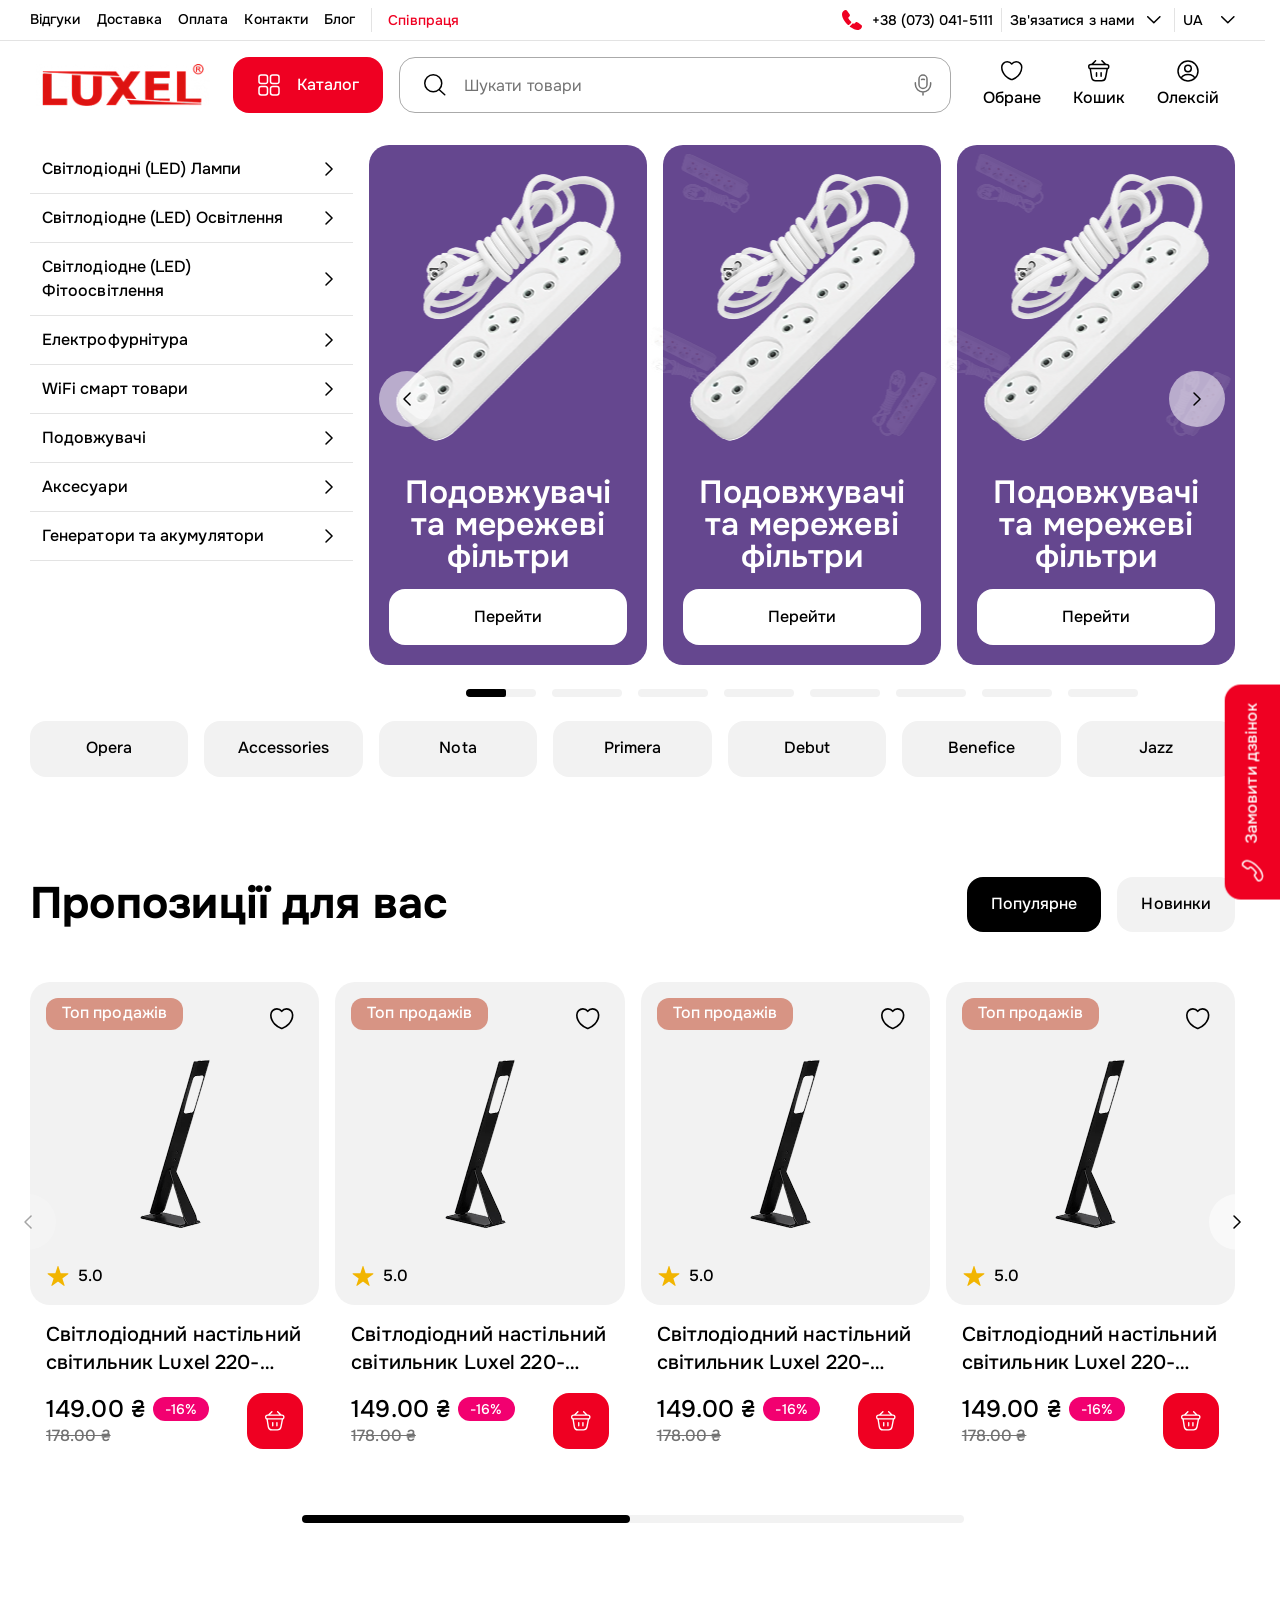
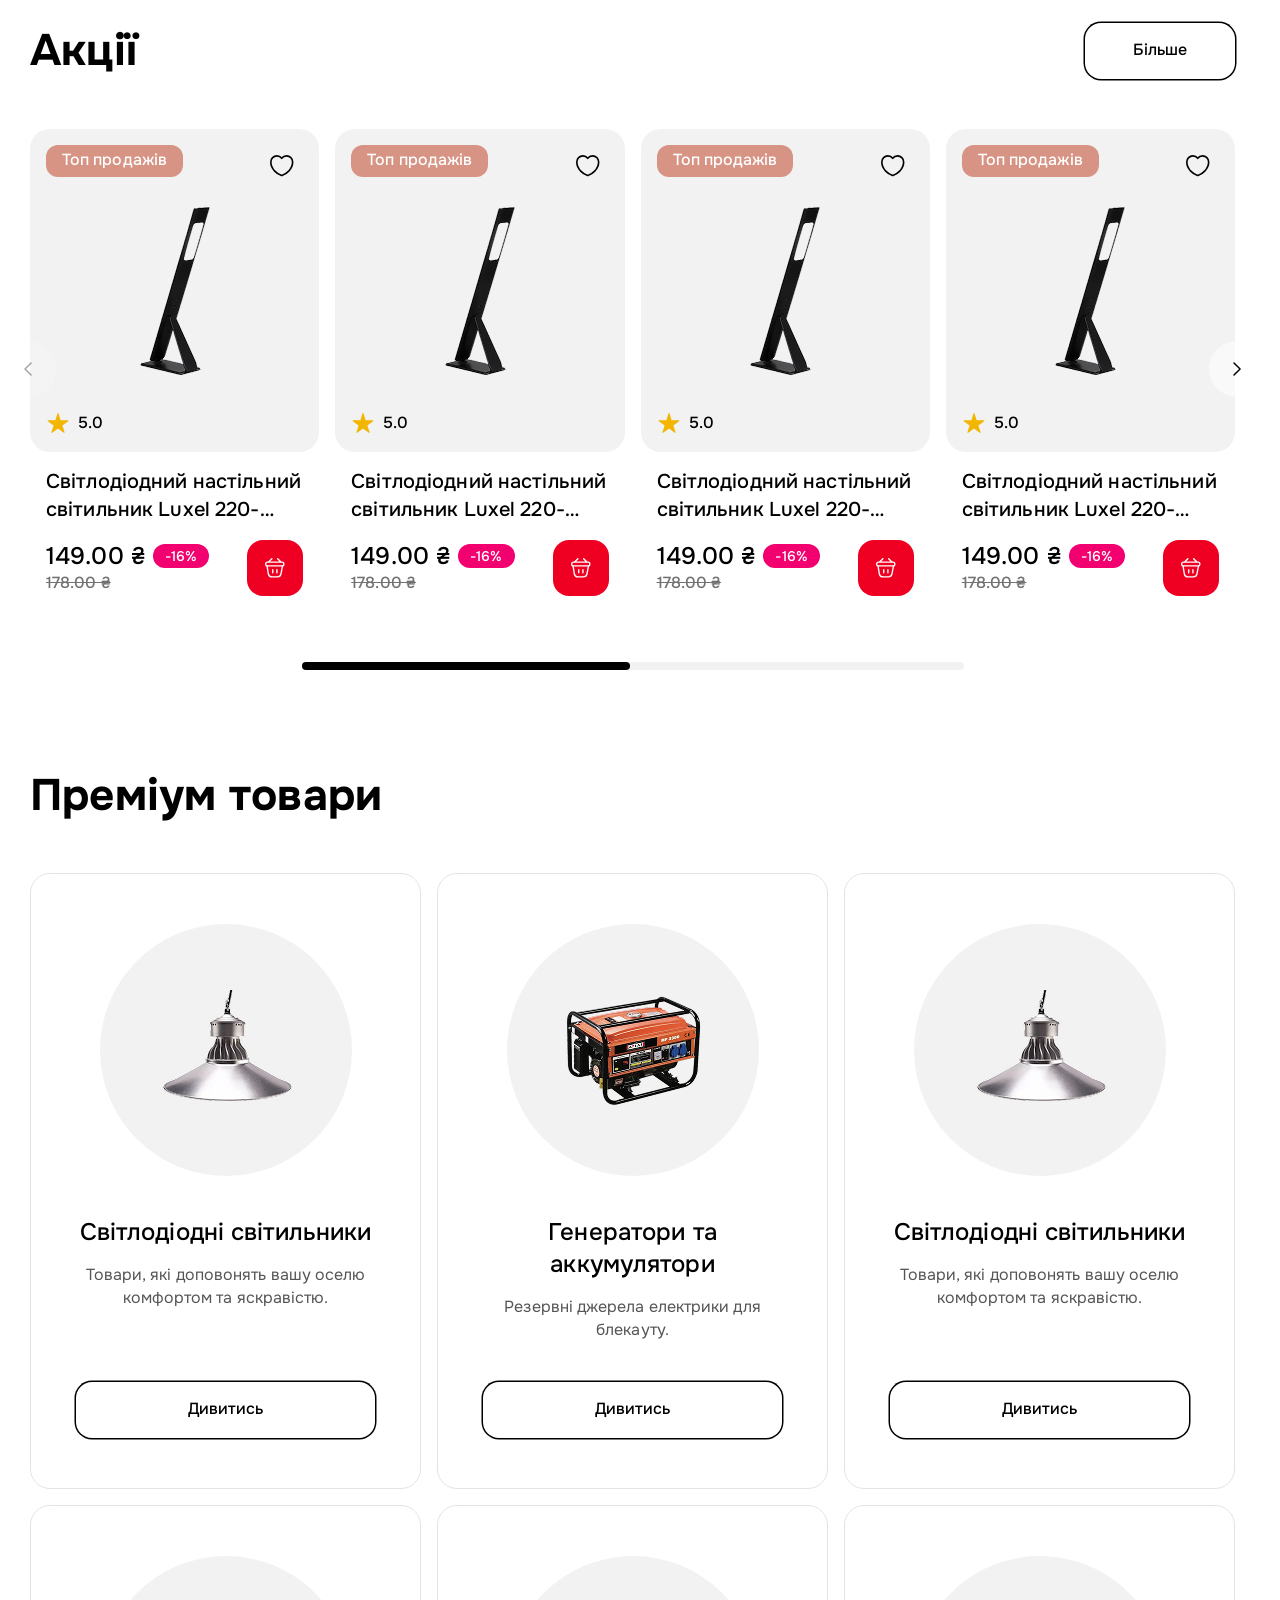
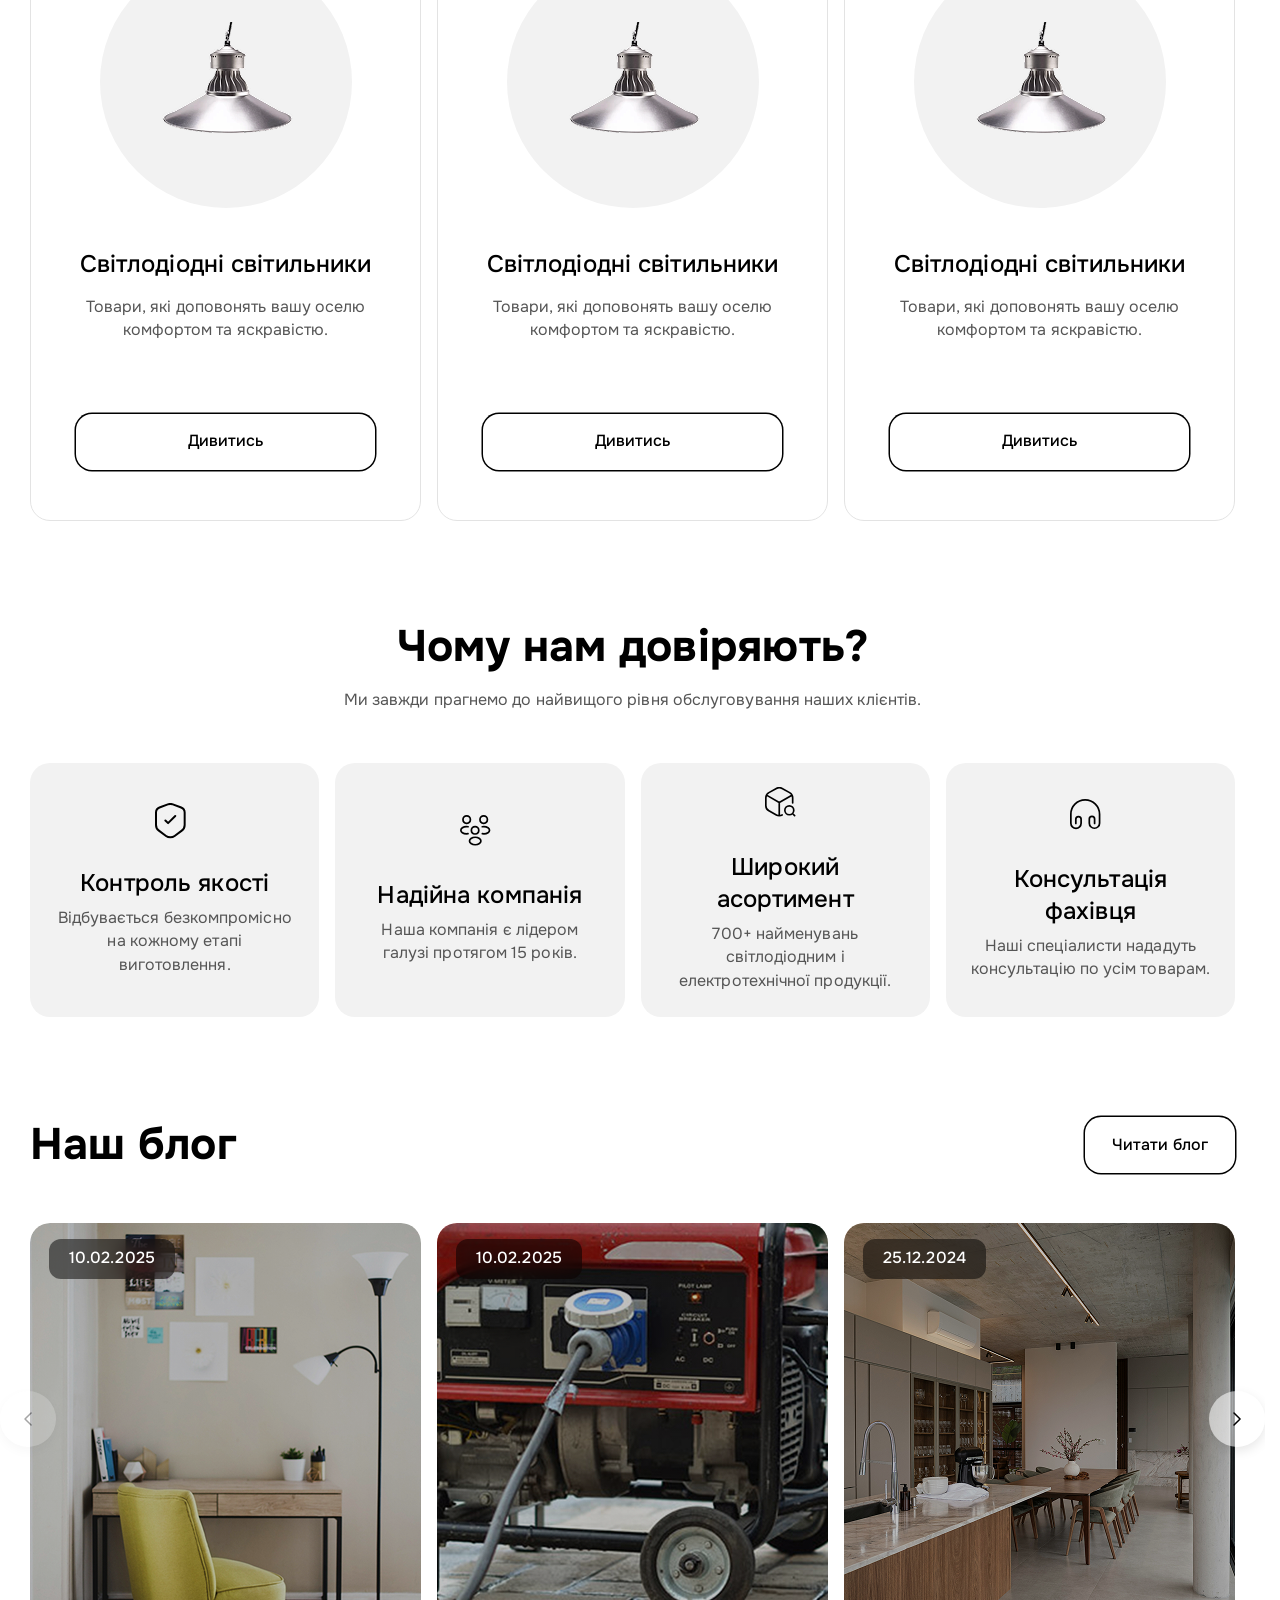
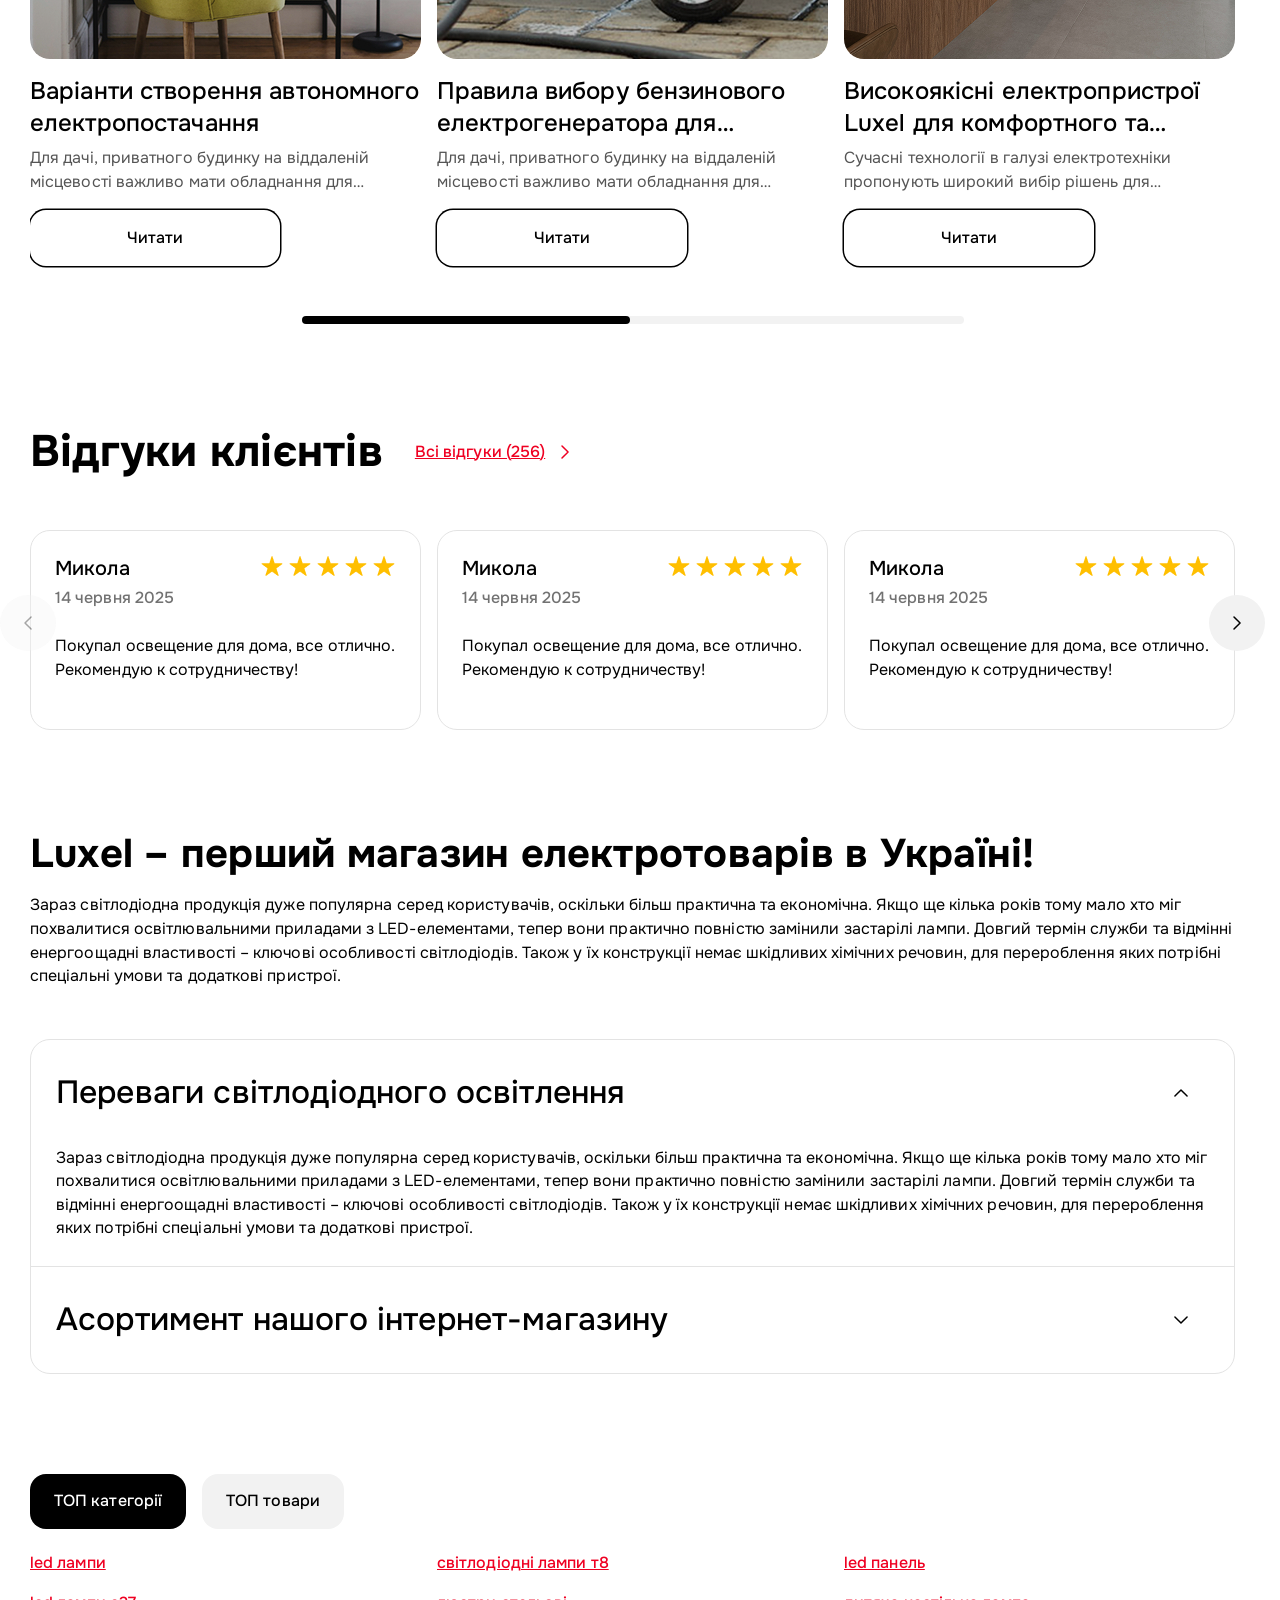
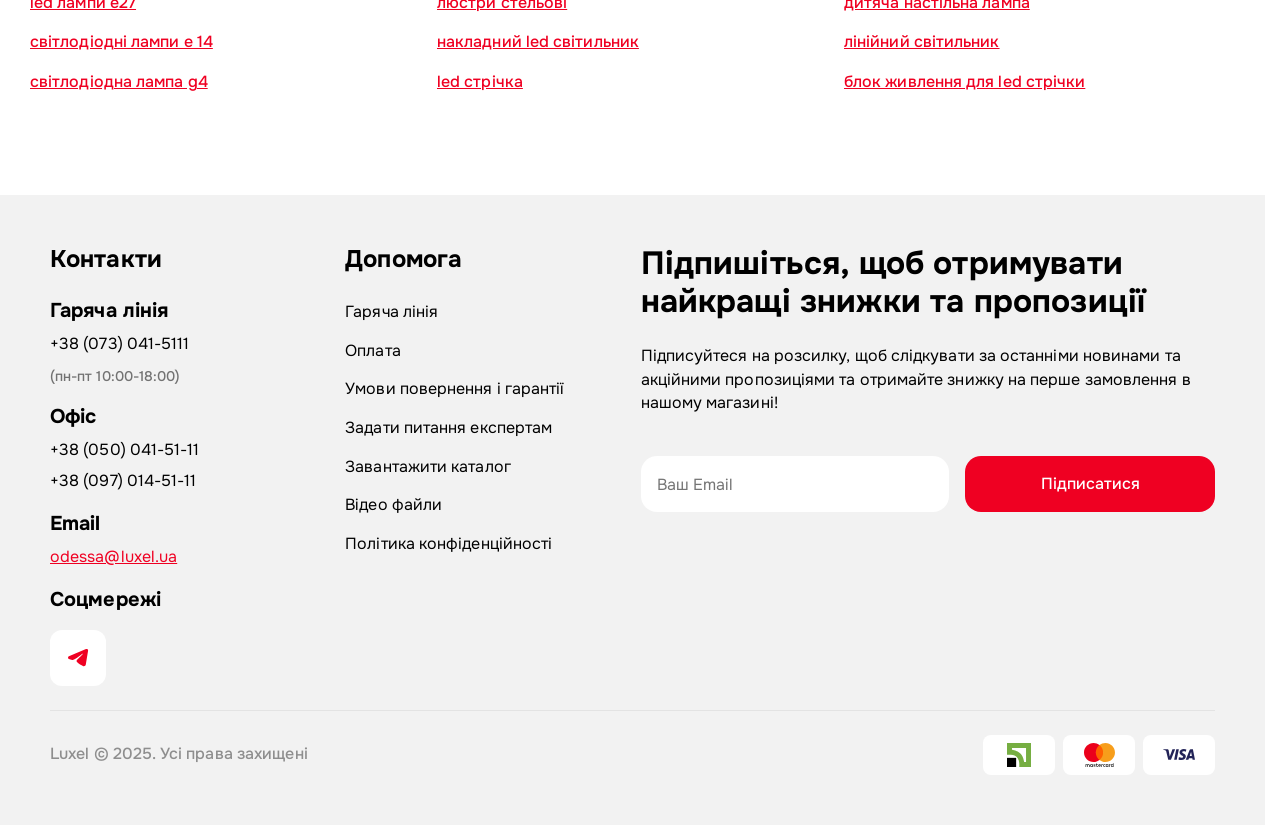
==== index.html @ 958dc1d7 "fff" ====
<!doctype html>
<html lang="en">

<head>
  <meta charset="UTF-8">
  <meta name="viewport" content="width=device-width, initial-scale=1.0">
  <meta http-equiv="X-UA-Compatible" content="ie=edge">
  <title>Luxel перший магазин електротоварів в Україні! | Home</title>

  <link rel="stylesheet" href="styles/swiper-bundle.min.css">
  <link rel="stylesheet" href="./styles/main.css" />
  <script src="./scripts/main.js" type="module"></script>
</head>

<body data-js-header>
  <header class="header">
    <div class="header__promo">
      <div class="header__promo-inner container">
        <nav class="header__promo-navigation">
          <ul class="header__promo-navigation-list">
            <li class="header__promo-navigation-item">
              <a class="header__promo-navigation-link" href="/">Відгуки</a>
            </li>
            <li class="header__promo-navigation-item">
              <a class="header__promo-navigation-link" href="/">Доставка</a>
            </li>
            <li class="header__promo-navigation-item">
              <a class="header__promo-navigation-link" href="/">Оплата</a>
            </li>
            <li class="header__promo-navigation-item">
              <a class="header__promo-navigation-link" href="/">Контакти</a>
            </li>
            <li class="header__promo-navigation-item">
              <a class="header__promo-navigation-link" href="/">Блог</a>
            </li>
            <li class="header__promo-navigation-item header__promo-navigation-item--highlighted">
              <a class="header__promo-navigation-link" href="/">Співпраця</a>
            </li>
          </ul>
        </nav>
        <div class="header__promo-contacts">
          <a href="tel:+380730415111" class="header__promo-contacts-phone">
            <img src="icons/phone.svg" width="24" height="24" alt="">
            +38 (073) 041-5111
          </a>
          <div class="header__promo-dropdown">
            <div class="header__promo-dropdown-header" onclick="toggleDropdown()">
              <span class="header__promo-dropdown-text">Зв'язатися з нами</span>
              <img src="icons/dropdown.svg" class="header__promo-dropdown-arrow" id="dropdownArrow" width="14"
                height="8" alt="">
            </div>

            <div class="header__promo-dropdown-content" id="dropdownContent">
              <ul class="header__promo-dropdown-content-list">
                <li class="header__promo-dropdown-content-item">
                  <a href="/" class="header__promo-dropdown-content-link header__promo-dropdown-content-link--viber">
                    <img src="icons/viber.svg" width="24" height="24" alt="">
                    Viber
                  </a>
                </li>
                <li class="header__promo-dropdown-content-item">
                  <button class="header__promo-dropdown-content-link header__promo-dropdown-content-link--chat">
                    <img src="icons/chat.svg" width="24" height="24" alt="">
                    Написати в чат
                  </button>
                </li>
                <li class="header__promo-dropdown-content-item">
                  <span class="header__promo-dropdown-content-link header__promo-dropdown-content-link--mail"
                    id="openwriteUsModal">
                    <img src="icons/mail.svg" width="24" height="24" alt="">
                    Написати на пошту
                  </span>
                </li>
                <li class="header__promo-dropdown-content-item header__promo-dropdown-content-item--phone">
                  <div class="header__promo-dropdown-content-link header__promo-dropdown-content-link--phone">
                    <img src="icons/phone-black.svg" width="24" height="24" alt="">
                    <address class="header__promo-dropdown-address">
                      <div class="header__promo-dropdown-address-col">
                        <span class="header__promo-dropdown-address-label">Інтернет магазин</span>
                        <a href="tel:+380730415111" class="header__promo-dropdown-address-link">+38 (073) 041-51-11</a>
                      </div>
                      <div class="header__promo-dropdown-address-col">
                        <span class="header__promo-dropdown-address-label">Офіс</span>
                        <a href="tel:+380500415111" class="header__promo-dropdown-address-link">+38 (050) 041-51-11</a>
                        <a href="tel:+380970145111" class="header__promo-dropdown-address-link">+38 (097) 014-51-11</a>
                      </div>
                    </address>
                <li class="header__promo-dropdown-content-item">
                  <a href="mailto:odessa@luxel.ua"
                    class="header__promo-dropdown-content-link header__promo-dropdown-content-link--email">
                    <img src="icons/google.svg" width="24" height="24" alt="">
                    <div class="header__promo-dropdown-content-info">
                      <span class="header__promo-dropdown-content-label">Пошта</span>
                      <span class="header__promo-dropdown-content-value">odessa@luxel.ua</span>
                    </div>
                  </a>
                </li>
              </ul>
            </div>
          </div>
          <div class="header__promo-language-dropdown">
            <div class="header__promo-language-dropdown-header" onclick="toggleDropdownLanguage()">
              <span class="header__promo-language-dropdown-text" id="selectedLanguage">UA</span>
              <img src="icons/dropdown.svg" class="header__promo-language-arrow" id="dropdownArrowLanguage" width="14"
                height="8" alt="">
            </div>

            <div class="header__promo-language-dropdown-menu" id="dropdownMenuLanguage">
              <div class="header__promo-language-dropdown-option active" onclick="selectLanguage('UA', event)">
                Українська
              </div>
              <div class="header__promo-language-dropdown-option" onclick="selectLanguage('RU', event)">
                Русский
              </div>
              <div class="header__promo-language-dropdown-option" onclick="selectLanguage('EN', event)">
                English
              </div>
            </div>
          </div>
        </div>
      </div>
    </div>
    <div class="header__body">
      <div class="header__body-inner container">
        <a class="header__logo logo" href="/" aria-label="Home" title="Home">
          <img class="logo__image" src="./images/logo.png" alt="" width="175" height="42" />
        </a>
        <button class="header__body-btn-catalog red-btn" id="catalogBtn">
          <img src="icons/catalog-icons.svg" width="24" height="24" alt="">
          Каталог
        </button>
        <div class="header__body-btn-search">
          <span class="header__body-btn-search-icons">
            <img src="icons/search.svg" width="22" height="22" alt="">
          </span>
          <form action="">
            <input type="search" name="" id="" placeholder="Шукати товари">
          </form>
          <span class="header__body-btn-search-icons2">
            <img src="icons/search-icon.svg" width="22" height="22" alt="">
          </span>
        </div>
        <div class="header__body-btn-nav">
          <button class="header__body-btn-nav-box" data-menu="favorites">
            <img src="icons/icon1.svg" width="24" height="24" alt="">
            <span class="header__body-btn-nav-text visible-desktop">Обране</span>
          </button>
          <button class="header__body-btn-nav-box" data-menu="cart">
            <img src="icons/icon2.svg" width="24" height="24" alt="">
            <span class="header__body-btn-nav-text visible-desktop">Кошик</span>
          </button>
          <button class="header__body-btn-nav-box" data-menu="account">
            <img src="icons/icon3.svg" width="24" height="24" alt="">
            <span class="header__body-btn-nav-text visible-desktop">Олексій</span>
          </button>
        </div>
        <div class="header__promo-language-dropdown header__promo-language-dropdown--mobile">
          <div class="header__promo-language-dropdown-header" onclick="toggleDropdownLanguage2()">
            <span class="header__promo-language-dropdown-text" id="selectedLanguage2">UA</span>
            <img src="icons/dropdown.svg" class="header__promo-language-arrow" id="dropdownArrowLanguage2" width="14"
              height="8" alt="">
          </div>

          <div class="header__promo-language-dropdown-menu" id="dropdownMenuLanguage2">
            <div class="header__promo-language-dropdown-option active" onclick="selectLanguage('UA', event)">
              Українська
            </div>
            <div class="header__promo-language-dropdown-option" onclick="selectLanguage('RU', event)">
              Русский
            </div>
            <div class="header__promo-language-dropdown-option" onclick="selectLanguage('EN', event)">
              English
            </div>
          </div>
        </div>
        <button class="header__burger-button burger-button visible-mobile" type="button" aria-label="Open menu"
          title="Open menu" data-js-header-burger-button>
          <span class="burger-button__line"></span>
          <span class="burger-button__line"></span>
          <span class="burger-button__line"></span>
        </button>
      </div>
    </div>
    <div class="header__body-search-mobile">
      <div class="header__promo-inner container">
        <div class="header__body-btn-search">
          <span class="header__body-btn-search-icons">
            <img src="icons/search.svg" width="22" height="22" alt="">
          </span>
          <form action="">
            <input type="search" name="" id="" placeholder="Шукати товари">
          </form>
          <span class="header__body-btn-search-icons2">
            <img src="icons/search-icon.svg" width="22" height="22" alt="">
          </span>
        </div>
      </div>
    </div>
  </header>

  <main>
    <div class="hero">
      <div class="hero__inner container">
        <div class="hero__inner-box">
          <div class="hero__navigation">
            <div class="menu__container">
              <ul class="menu__container-list">
                <li class="menu__container-list-item" data-category="led-lights">
                  Світлодіодні (LED) Лампи
                </li>

                <li class="menu__container-list-item" data-category="led-lighting">
                  Світлодіодне (LED) Освітлення
                </li>

                <li class="menu__container-list-item" data-category="led-phyto">
                  Світлодіодне (LED) Фітоосвітлення
                </li>

                <li class="menu__container-list-item" data-category="electro">
                  Електрофурнітура
                </li>

                <li class="menu__container-list-item" data-category="wifi">
                  WiFi смарт товари
                </li>

                <li class="menu__container-list-item" data-category="extension">
                  Подовжувачі
                </li>

                <li class="menu__container-list-item" data-category="accessories">
                  Аксесуари
                </li>

                <li class="menu__container-list-item" data-category="generators">
                  Генератори та акумулятори
                </li>
              </ul>

              <div class="menu__container-submenus">
                <div class="menu__container-submenus-content" data-submenu="led-lights">
                  <ul class="menu__container-submenus-list">
                    <li class="menu__container-submenus-item"><a href="/" class="menu__container-submenus-link">LED
                        Лампи побутові</a></li>
                    <li class="menu__container-submenus-item"><a href="/" class="menu__container-submenus-link">LED
                        Лампи середньої потужності</a></li>
                    <li class="menu__container-submenus-item"><a href="/" class="menu__container-submenus-link">LED
                        Лампи високої потужності</a></li>
                    <li class="menu__container-submenus-item"><a href="/" class="menu__container-submenus-link">LED
                        філаментні лампи</a></li>
                    <li class="menu__container-submenus-item"><a href="/" class="menu__container-submenus-link">LED
                        Низьковольтні лампи</a></li>
                    <li class="menu__container-submenus-item"><a href="/" class="menu__container-submenus-link">LED
                        Лампи Т8</a></li>
                  </ul>
                </div>

                <div class="menu__container-submenus-content" data-submenu="led-lighting">
                  <ul class="menu__container-submenus-list">
                    <li class="menu__container-submenus-item"><a href="/" class="menu__container-submenus-link">LED
                        Світлодіодне (LED) Освітлення</a></li>
                    <li class="menu__container-submenus-item"><a href="/" class="menu__container-submenus-link">LED
                        Світлодіодне (LED) Освітлення</a></li>
                    <li class="menu__container-submenus-item"><a href="/" class="menu__container-submenus-link">LED
                        Світлодіодне (LED) Освітлення</a></li>
                    <li class="menu__container-submenus-item"><a href="/" class="menu__container-submenus-link">LED
                        Світлодіодне (LED) Освітлення</a></li>
                    <li class="menu__container-submenus-item"><a href="/" class="menu__container-submenus-link">LED
                        Низьковольтні лампи</a></li>
                    <li class="menu__container-submenus-item"><a href="/" class="menu__container-submenus-link">LED
                        Світлодіодне (LED) Освітлення</a></li>
                  </ul>
                </div>

                <div class="menu__container-submenus-content" data-submenu="led-phyto">
                  <ul class="menu__container-submenus-list">
                    <li class="menu__container-submenus-item"><a href="/" class="menu__container-submenus-link">LED
                        Лампи побутові</a></li>
                    <li class="menu__container-submenus-item"><a href="/" class="menu__container-submenus-link">LED
                        Лампи середньої потужності</a></li>
                    <li class="menu__container-submenus-item"><a href="/" class="menu__container-submenus-link">LED
                        Лампи високої потужності</a></li>
                    <li class="menu__container-submenus-item"><a href="/" class="menu__container-submenus-link">LED
                        філаментні лампи</a></li>
                    <li class="menu__container-submenus-item"><a href="/" class="menu__container-submenus-link">LED
                        Низьковольтні лампи</a></li>
                    <li class="menu__container-submenus-item"><a href="/" class="menu__container-submenus-link">LED
                        Лампи Т8</a></li>
                  </ul>
                </div>

                <div class="menu__container-submenus-content" data-submenu="electro">
                  <ul class="menu__container-submenus-list">
                    <li class="menu__container-submenus-item"><a href="/" class="menu__container-submenus-link">LED
                        Лампи побутові</a></li>
                    <li class="menu__container-submenus-item"><a href="/" class="menu__container-submenus-link">LED
                        Лампи середньої потужності</a></li>
                    <li class="menu__container-submenus-item"><a href="/" class="menu__container-submenus-link">LED
                        Лампи високої потужності</a></li>
                    <li class="menu__container-submenus-item"><a href="/" class="menu__container-submenus-link">LED
                        філаментні лампи</a></li>
                    <li class="menu__container-submenus-item"><a href="/" class="menu__container-submenus-link">LED
                        Низьковольтні лампи</a></li>
                    <li class="menu__container-submenus-item"><a href="/" class="menu__container-submenus-link">LED
                        Лампи Т8</a></li>
                  </ul>
                </div>

                <div class="menu__container-submenus-content" data-submenu="wifi">
                  <ul class="menu__container-submenus-list">
                    <li class="menu__container-submenus-item"><a href="/" class="menu__container-submenus-link">LED
                        Лампи побутові</a></li>
                    <li class="menu__container-submenus-item"><a href="/" class="menu__container-submenus-link">LED
                        Лампи середньої потужності</a></li>
                    <li class="menu__container-submenus-item"><a href="/" class="menu__container-submenus-link">LED
                        Лампи високої потужності</a></li>
                    <li class="menu__container-submenus-item"><a href="/" class="menu__container-submenus-link">LED
                        філаментні лампи</a></li>
                    <li class="menu__container-submenus-item"><a href="/" class="menu__container-submenus-link">LED
                        Низьковольтні лампи</a></li>
                    <li class="menu__container-submenus-item"><a href="/" class="menu__container-submenus-link">LED
                        Лампи Т8</a></li>
                  </ul>
                </div>

                <div class="menu__container-submenus-content" data-submenu="extension">
                  <ul class="menu__container-submenus-list">
                    <li class="menu__container-submenus-item"><a href="/" class="menu__container-submenus-link">LED
                        Лампи побутові</a></li>
                    <li class="menu__container-submenus-item"><a href="/" class="menu__container-submenus-link">LED
                        Лампи середньої потужності</a></li>
                    <li class="menu__container-submenus-item"><a href="/" class="menu__container-submenus-link">LED
                        Лампи високої потужності</a></li>
                    <li class="menu__container-submenus-item"><a href="/" class="menu__container-submenus-link">LED
                        філаментні лампи</a></li>
                    <li class="menu__container-submenus-item"><a href="/" class="menu__container-submenus-link">LED
                        Низьковольтні лампи</a></li>
                    <li class="menu__container-submenus-item"><a href="/" class="menu__container-submenus-link">LED
                        Лампи Т8</a></li>
                  </ul>
                </div>

                <div class="menu__container-submenus-content" data-submenu="accessories">
                  <ul class="menu__container-submenus-list">
                    <li class="menu__container-submenus-item"><a href="/" class="menu__container-submenus-link">LED
                        Лампи побутові</a></li>
                    <li class="menu__container-submenus-item"><a href="/" class="menu__container-submenus-link">LED
                        Лампи середньої потужності</a></li>
                    <li class="menu__container-submenus-item"><a href="/" class="menu__container-submenus-link">LED
                        Лампи високої потужності</a></li>
                    <li class="menu__container-submenus-item"><a href="/" class="menu__container-submenus-link">LED
                        філаментні лампи</a></li>
                    <li class="menu__container-submenus-item"><a href="/" class="menu__container-submenus-link">LED
                        Низьковольтні лампи</a></li>
                    <li class="menu__container-submenus-item"><a href="/" class="menu__container-submenus-link">LED
                        Лампи Т8</a></li>
                  </ul>
                </div>

                <div class="menu__container-submenus-content" data-submenu="generators">
                  <ul class="menu__container-submenus-list">
                    <li class="menu__container-submenus-item"><a href="/" class="menu__container-submenus-link">LED
                        Лампи побутові</a></li>
                    <li class="menu__container-submenus-item"><a href="/" class="menu__container-submenus-link">LED
                        Лампи середньої потужності</a></li>
                    <li class="menu__container-submenus-item"><a href="/" class="menu__container-submenus-link">LED
                        Лампи високої потужності</a></li>
                    <li class="menu__container-submenus-item"><a href="/" class="menu__container-submenus-link">LED
                        філаментні лампи</a></li>
                    <li class="menu__container-submenus-item"><a href="/" class="menu__container-submenus-link">LED
                        Низьковольтні лампи</a></li>
                    <li class="menu__container-submenus-item"><a href="/" class="menu__container-submenus-link">LED
                        Лампи Т8</a></li>
                  </ul>
                </div>
              </div>
            </div>
          </div>
          <div class="hero__slider swiper">
            <div class="swiper-wrapper">
              <div class="hero__slider-slide swiper-slide">
                <div class="hero__slider-box">
                  <div class="card-image">
                    <img src="images/card-image.png" width="273" height="273" alt="">
                  </div>
                  <h3 class="hero__slider-title">Подовжувачі та мережеві фільтри</h3>
                  <a href="/" class="hero__slider-link">Перейти</a>
                </div>
              </div>
              <div class="hero__slider-slide swiper-slide">
                <div class="hero__slider-box">
                  <div class="card-image">
                    <img src="images/card-image.png" width="273" height="273" alt="">
                    <div class="card-image-smoll-image">
                      <img src="images/card-image-smoll1.png" class="card-image-smoll-image-smoll1" alt="">
                      <img src="images/card-image-smoll2.png" class="card-image-smoll-image-smoll2" alt="">
                      <img src="images/card-image-smoll3.png" class="card-image-smoll-image-smoll3" alt="">
                    </div>
                  </div>
                  <h3 class="hero__slider-title">Подовжувачі та мережеві фільтри</h3>
                  <a href="/" class="hero__slider-link">Перейти</a>
                </div>
              </div>
              <div class="hero__slider-slide swiper-slide">
                <div class="hero__slider-box">
                  <div class="card-image">
                    <img src="images/card-image.png" width="273" height="273" alt="">
                    <div class="card-image-smoll-image">
                      <img src="images/card-image-smoll1.png" class="card-image-smoll-image-smoll1" alt="">
                      <img src="images/card-image-smoll2.png" class="card-image-smoll-image-smoll2" alt="">
                      <img src="images/card-image-smoll3.png" class="card-image-smoll-image-smoll3" alt="">
                    </div>
                  </div>
                  <h3 class="hero__slider-title">Подовжувачі та мережеві фільтри</h3>
                  <a href="/" class="hero__slider-link">Перейти</a>
                </div>
              </div>
              <div class="hero__slider-slide swiper-slide">
                <div class="hero__slider-box">
                  <div class="card-image">
                    <img src="images/card-image.png" width="273" height="273" alt="">
                    <div class="card-image-smoll-image">
                      <img src="images/card-image-smoll1.png" class="card-image-smoll-image-smoll1" alt="">
                      <img src="images/card-image-smoll2.png" class="card-image-smoll-image-smoll2" alt="">
                      <img src="images/card-image-smoll3.png" class="card-image-smoll-image-smoll3" alt="">
                    </div>
                  </div>
                  <h3 class="hero__slider-title">Подовжувачі та мережеві фільтри</h3>
                  <a href="/" class="hero__slider-link">Перейти</a>
                </div>
              </div>
              <div class="hero__slider-slide swiper-slide">
                <div class="hero__slider-box">
                  <div class="card-image">
                    <img src="images/card-image.png" width="273" height="273" alt="">
                    <div class="card-image-smoll-image">
                      <img src="images/card-image-smoll1.png" class="card-image-smoll-image-smoll1" alt="">
                      <img src="images/card-image-smoll2.png" class="card-image-smoll-image-smoll2" alt="">
                      <img src="images/card-image-smoll3.png" class="card-image-smoll-image-smoll3" alt="">
                    </div>
                  </div>
                  <h3 class="hero__slider-title">Подовжувачі та мережеві фільтри</h3>
                  <a href="/" class="hero__slider-link">Перейти</a>
                </div>
              </div>
              <div class="hero__slider-slide swiper-slide">
                <div class="hero__slider-box">
                  <div class="card-image">
                    <img src="images/card-image.png" width="273" height="273" alt="">
                    <div class="card-image-smoll-image">
                      <img src="images/card-image-smoll1.png" class="card-image-smoll-image-smoll1" alt="">
                      <img src="images/card-image-smoll2.png" class="card-image-smoll-image-smoll2" alt="">
                      <img src="images/card-image-smoll3.png" class="card-image-smoll-image-smoll3" alt="">
                    </div>
                  </div>
                  <h3 class="hero__slider-title">Подовжувачі та мережеві фільтри</h3>
                  <a href="/" class="hero__slider-link">Перейти</a>
                </div>
              </div>
              <div class="hero__slider-slide swiper-slide">
                <div class="hero__slider-box">
                  <div class="card-image">
                    <img src="images/card-image.png" width="273" height="273" alt="">
                    <div class="card-image-smoll-image">
                      <img src="images/card-image-smoll1.png" class="card-image-smoll-image-smoll1" alt="">
                      <img src="images/card-image-smoll2.png" class="card-image-smoll-image-smoll2" alt="">
                      <img src="images/card-image-smoll3.png" class="card-image-smoll-image-smoll3" alt="">
                    </div>
                  </div>
                  <h3 class="hero__slider-title">Подовжувачі та мережеві фільтри</h3>
                  <a href="/" class="hero__slider-link">Перейти</a>
                </div>
              </div>
              <div class="hero__slider-slide swiper-slide">
                <div class="hero__slider-box">
                  <div class="card-image">
                    <img src="images/card-image.png" width="273" height="273" alt="">
                    <div class="card-image-smoll-image">
                      <img src="images/card-image-smoll1.png" class="card-image-smoll-image-smoll1" alt="">
                      <img src="images/card-image-smoll2.png" class="card-image-smoll-image-smoll2" alt="">
                      <img src="images/card-image-smoll3.png" class="card-image-smoll-image-smoll3" alt="">
                    </div>
                  </div>
                  <h3 class="hero__slider-title">Подовжувачі та мережеві фільтри</h3>
                  <a href="/" class="hero__slider-link">Перейти</a>
                </div>
              </div>
            </div>

            <div class="hero-swiper-prev swiper-button-prev slider-prev">
              <img src="icons/prev.svg" width="24" height="24" alt="">
            </div>
            <div class="hero__slider-pagination swiper-pagination slider-pagination"></div>
            <div class="hero-swiper-next swiper-button-next slider-next">
              <img src="icons/next.svg" width="24" height="24" alt="">
            </div>
          </div>
        </div>
        <ul class="hero__list">
          <li class="hero__list-item">
            <a href="/">Opera</a>
          </li>
          <li class="hero__list-item">
            <a href="/">Accessories</a>
          </li>
          <li class="hero__list-item">
            <a href="/">Nota</a>
          </li>
          <li class="hero__list-item">
            <a href="/">Primera</a>
          </li>
          <li class="hero__list-item">
            <a href="/">Debut</a>
          </li>
          <li class="hero__list-item">
            <a href="/">Benefice</a>
          </li>
          <li class="hero__list-item">
            <a href="/">Jazz</a>
          </li>
        </ul>
      </div>
    </div>

    <section class="catalog-section">
      <div class="catalog-section__inner container">
        <h2>Категорії</h2>

        <div class="catalog-section__body">
          <ul class="catalog-section__body-list">
            <li class="catalog-section__body-item">
              <a href="/" class="catalog-section__body-link">
                <span class="catalog-section__body-link-image">
                  <img src="images/catalog-item.png" width="80" height="80" loading="lazy" alt="">
                </span>
                <h3 class="catalog-section__body-link-title">Світлові Лампи</h3>
              </a>
            </li>
            <li class="catalog-section__body-item">
              <a href="/" class="catalog-section__body-link">
                <span class="catalog-section__body-link-image">
                  <img src="images/catalog-item1.png" width="80" height="80" loading="lazy" alt="">
                </span>
                <h3 class="catalog-section__body-link-title">Світодіодне Освітлення</h3>
              </a>
            </li>
            <li class="catalog-section__body-item">
              <a href="/" class="catalog-section__body-link">
                <span class="catalog-section__body-link-image">
                  <img src="images/catalog-item2.png" width="80" height="80" loading="lazy" alt="">
                </span>
                <h3 class="catalog-section__body-link-title">Світодіодне Фітоосвітлення</h3>
              </a>
            </li>
            <li class="catalog-section__body-item">
              <a href="/" class="catalog-section__body-link">
                <span class="catalog-section__body-link-image">
                  <img src="images/catalog-item3.png" width="80" height="80" loading="lazy" alt="">
                </span>
                <h3 class="catalog-section__body-link-title">Електро-фурнітура</h3>
              </a>
            </li>
            <li class="catalog-section__body-item">
              <a href="/" class="catalog-section__body-link">
                <span class="catalog-section__body-link-image">
                  <img src="images/catalog-item4.png" width="80" height="80" loading="lazy" alt="">
                </span>
                <h3 class="catalog-section__body-link-title">WiFi смарт товари</h3>
              </a>
            </li>
            <li class="catalog-section__body-item">
              <a href="/" class="catalog-section__body-link">
                <span class="catalog-section__body-link-image">
                  <img src="images/catalog-item5.png" width="80" height="80" loading="lazy" alt="">
                </span>
                <h3 class="catalog-section__body-link-title">Подовжувачі</h3>
              </a>
            </li>
          </ul>
          <a href="/" class="catalog-section-link red-btn">
            <img src="icons/catalog-icons.svg" width="24" height="24" alt="">
            Повний каталог
          </a>
        </div>
      </div>
    </section>

    <section class="offers">
      <div class="offers__inner container">
        <div class="offers__inner-header">
          <h2>Пропозиції для вас</h2>
          <div class="offers__tabs">
            <button class="offers__tab-button active" data-tab="popular">Популярне</button>
            <button class="offers__tab-button" data-tab="new">Новинки</button>
          </div>
        </div>
        <div class="offers__inner-body">
          <div class="offers__tab-content active" id="popular">
            <div class="offers__slider offers__slider--popular swiper">
              <div class="swiper-wrapper">
                <div class="offers__slider-slide swiper-slide">
                  <div class="product-card">
                    <a href="/" class="product-card-link">
                      <div class="product-card-image">
                        <span class="product-card-badge">Топ продажів</span>
                        <button class="product-card-popular" aria-label="Додати до обраного">
                          <img src="icons/icon1.svg" width="24" height="24" alt="">
                        </button>
                        <img src="images/offer-image1.png" width="250" height="250" alt="">
                        <button class="product-card-rating">
                          <img src="icons/rating-star.svg" width="24" height="24" alt="">
                          5.0
                        </button>
                      </div>
                      <div class="product-card-content">
                        <h3 class="product-card-title">Світлодіодний настільний світильник Luxel 220-240V 6W</h3>
                        <div class="product-card-info">
                          <div class="product-card-price">
                            <p class="product-card-value">149.00 ₴</p>
                            <span class="product-card-subvalue">178.00 ₴</span>
                          </div>
                          <span class="product-card-sale">-16%</span>
                          <button class="product-card-btn-basket red-btn" aria-label="Додати в кошик">
                            <img src="icons/bascet-white.svg" width="22" height="22" alt="">
                          </button>
                        </div>
                      </div>
                    </a>
                  </div>
                </div>
                <div class="offers__slider-slide swiper-slide">
                  <div class="product-card">
                    <a href="/" class="product-card-link">
                      <div class="product-card-image">
                        <span class="product-card-badge">Топ продажів</span>
                        <button class="product-card-popular" aria-label="Додати до обраного">
                          <img src="icons/icon1.svg" width="24" height="24" alt="">
                        </button>
                        <img src="images/offer-image1.png" width="250" height="250" alt="">
                        <button class="product-card-rating">
                          <img src="icons/rating-star.svg" width="24" height="24" alt="">
                          5.0
                        </button>
                      </div>
                      <div class="product-card-content">
                        <h3 class="product-card-title">Світлодіодний настільний світильник Luxel 220-240V 6W</h3>
                        <div class="product-card-info">
                          <div class="product-card-price">
                            <p class="product-card-value">149.00 ₴</p>
                            <span class="product-card-subvalue">178.00 ₴</span>
                          </div>
                          <span class="product-card-sale">-16%</span>
                          <button class="product-card-btn-basket red-btn" aria-label="Додати в кошик">
                            <img src="icons/bascet-white.svg" width="22" height="22" alt="">
                          </button>
                        </div>
                      </div>
                    </a>
                  </div>
                </div>
                <div class="offers__slider-slide swiper-slide">
                  <div class="product-card">
                    <a href="/" class="product-card-link">
                      <div class="product-card-image">
                        <span class="product-card-badge">Топ продажів</span>
                        <button class="product-card-popular" aria-label="Додати до обраного">
                          <img src="icons/icon1.svg" width="24" height="24" alt="">
                        </button>
                        <img src="images/offer-image1.png" width="250" height="250" alt="">
                        <button class="product-card-rating">
                          <img src="icons/rating-star.svg" width="24" height="24" alt="">
                          5.0
                        </button>
                      </div>
                      <div class="product-card-content">
                        <h3 class="product-card-title">Світлодіодний настільний світильник Luxel 220-240V 6W</h3>
                        <div class="product-card-info">
                          <div class="product-card-price">
                            <p class="product-card-value">149.00 ₴</p>
                            <span class="product-card-subvalue">178.00 ₴</span>
                          </div>
                          <span class="product-card-sale">-16%</span>
                          <button class="product-card-btn-basket red-btn" aria-label="Додати в кошик">
                            <img src="icons/bascet-white.svg" width="22" height="22" alt="">
                          </button>
                        </div>
                      </div>
                    </a>
                  </div>
                </div>
                <div class="offers__slider-slide swiper-slide">
                  <div class="product-card">
                    <a href="/" class="product-card-link">
                      <div class="product-card-image">
                        <span class="product-card-badge">Топ продажів</span>
                        <button class="product-card-popular" aria-label="Додати до обраного">
                          <img src="icons/icon1.svg" width="24" height="24" alt="">
                        </button>
                        <img src="images/offer-image1.png" width="250" height="250" alt="">
                        <button class="product-card-rating">
                          <img src="icons/rating-star.svg" width="24" height="24" alt="">
                          5.0
                        </button>
                      </div>
                      <div class="product-card-content">
                        <h3 class="product-card-title">Світлодіодний настільний світильник Luxel 220-240V 6W</h3>
                        <div class="product-card-info">
                          <div class="product-card-price">
                            <p class="product-card-value">149.00 ₴</p>
                            <span class="product-card-subvalue">178.00 ₴</span>
                          </div>
                          <span class="product-card-sale">-16%</span>
                          <button class="product-card-btn-basket red-btn" aria-label="Додати в кошик">
                            <img src="icons/bascet-white.svg" width="22" height="22" alt="">
                          </button>
                        </div>
                      </div>
                    </a>
                  </div>
                </div>
                <div class="offers__slider-slide swiper-slide">
                  <div class="product-card">
                    <a href="/" class="product-card-link">
                      <div class="product-card-image">
                        <span class="product-card-badge">Топ продажів</span>
                        <button class="product-card-popular" aria-label="Додати до обраного">
                          <img src="icons/icon1.svg" width="24" height="24" alt="">
                        </button>
                        <img src="images/offer-image1.png" width="250" height="250" alt="">
                        <button class="product-card-rating">
                          <img src="icons/rating-star.svg" width="24" height="24" alt="">
                          5.0
                        </button>
                      </div>
                      <div class="product-card-content">
                        <h3 class="product-card-title">Світлодіодний настільний світильник Luxel 220-240V 6W</h3>
                        <div class="product-card-info">
                          <div class="product-card-price">
                            <p class="product-card-value">149.00 ₴</p>
                            <span class="product-card-subvalue">178.00 ₴</span>
                          </div>
                          <span class="product-card-sale">-16%</span>
                          <button class="product-card-btn-basket red-btn" aria-label="Додати в кошик">
                            <img src="icons/bascet-white.svg" width="22" height="22" alt="">
                          </button>
                        </div>
                      </div>
                    </a>
                  </div>
                </div>
                <div class="offers__slider-slide swiper-slide">
                  <div class="product-card">
                    <a href="/" class="product-card-link">
                      <div class="product-card-image">
                        <span class="product-card-badge">Топ продажів</span>
                        <button class="product-card-popular" aria-label="Додати до обраного">
                          <img src="icons/icon1.svg" width="24" height="24" alt="">
                        </button>
                        <img src="images/offer-image1.png" width="250" height="250" alt="">
                        <button class="product-card-rating">
                          <img src="icons/rating-star.svg" width="24" height="24" alt="">
                          5.0
                        </button>
                      </div>
                      <div class="product-card-content">
                        <h3 class="product-card-title">Світлодіодний настільний світильник Luxel 220-240V 6W</h3>
                        <div class="product-card-info">
                          <div class="product-card-price">
                            <p class="product-card-value">149.00 ₴</p>
                            <span class="product-card-subvalue">178.00 ₴</span>
                          </div>
                          <span class="product-card-sale">-16%</span>
                          <button class="product-card-btn-basket red-btn" aria-label="Додати в кошик">
                            <img src="icons/bascet-white.svg" width="22" height="22" alt="">
                          </button>
                        </div>
                      </div>
                    </a>
                  </div>
                </div>
                <div class="offers__slider-slide swiper-slide">
                  <div class="product-card">
                    <a href="/" class="product-card-link">
                      <div class="product-card-image">
                        <span class="product-card-badge">Топ продажів</span>
                        <button class="product-card-popular" aria-label="Додати до обраного">
                          <img src="icons/icon1.svg" width="24" height="24" alt="">
                        </button>
                        <img src="images/offer-image1.png" width="250" height="250" alt="">
                        <button class="product-card-rating">
                          <img src="icons/rating-star.svg" width="24" height="24" alt="">
                          5.0
                        </button>
                      </div>
                      <div class="product-card-content">
                        <h3 class="product-card-title">Світлодіодний настільний світильник Luxel 220-240V 6W</h3>
                        <div class="product-card-info">
                          <div class="product-card-price">
                            <p class="product-card-value">149.00 ₴</p>
                            <span class="product-card-subvalue">178.00 ₴</span>
                          </div>
                          <span class="product-card-sale">-16%</span>
                          <button class="product-card-btn-basket red-btn" aria-label="Додати в кошик">
                            <img src="icons/bascet-white.svg" width="22" height="22" alt="">
                          </button>
                        </div>
                      </div>
                    </a>
                  </div>
                </div>
                <div class="offers__slider-slide swiper-slide">
                  <div class="product-card">
                    <a href="/" class="product-card-link">
                      <div class="product-card-image">
                        <span class="product-card-badge">Топ продажів</span>
                        <button class="product-card-popular" aria-label="Додати до обраного">
                          <img src="icons/icon1.svg" width="24" height="24" alt="">
                        </button>
                        <img src="images/offer-image1.png" width="250" height="250" alt="">
                        <button class="product-card-rating">
                          <img src="icons/rating-star.svg" width="24" height="24" alt="">
                          5.0
                        </button>
                      </div>
                      <div class="product-card-content">
                        <h3 class="product-card-title">Світлодіодний настільний світильник Luxel 220-240V 6W</h3>
                        <div class="product-card-info">
                          <div class="product-card-price">
                            <p class="product-card-value">149.00 ₴</p>
                            <span class="product-card-subvalue">178.00 ₴</span>
                          </div>
                          <span class="product-card-sale">-16%</span>
                          <button class="product-card-btn-basket red-btn" aria-label="Додати в кошик">
                            <img src="icons/bascet-white.svg" width="22" height="22" alt="">
                          </button>
                        </div>
                      </div>
                    </a>
                  </div>
                </div>
              </div>


              <div class="offers-popular-swiper-scrollbar swiper-scrollbar slider-scrollbar"></div>
            </div>
            <div class="offers-popular-swiper-prev swiper-button-prev slider-prev">
              <img src="icons/prev.svg" width="24" height="24" alt="">
            </div>
            <div class="offers-popular-swiper-next swiper-button-next slider-next">
              <img src="icons/next.svg" width="24" height="24" alt="">
            </div>
          </div>
          <div class="offers__tab-content" id="new">
            <div class="offers__slider offers__slider--new swiper">
              <div class="swiper-wrapper">
                <div class="offers__slider-slide swiper-slide">
                  <div class="product-card">
                    <div class="product-card-image">
                      <span class="product-card-badge">Топ продажів</span>
                      <button class="product-card-popular" aria-label="Додати до обраного">
                        <img src="icons/icon1.svg" width="24" height="24" alt="">
                      </button>
                      <img src="images/offer-image1.png" width="250" height="250" alt="">
                      <button class="product-card-rating">
                        <img src="icons/rating-star.svg" width="24" height="24" alt="">
                        5.0
                      </button>
                    </div>
                    <div class="product-card-content">
                      <h3 class="product-card-title">Світлодіодний настільний світильник Luxel 220-240V 6W</h3>
                      <div class="product-card-info">
                        <div class="product-card-price">
                          <p class="product-card-value">149.00 ₴</p>
                          <span class="product-card-subvalue">178.00 ₴</span>
                        </div>
                        <span class="product-card-sale">-16%</span>
                        <button class="product-card-btn-basket red-btn" aria-label="Додати в кошик">
                          <img src="icons/bascet-white.svg" width="22" height="22" alt="">
                        </button>
                      </div>
                    </div>
                  </div>
                </div>
                <div class="offers__slider-slide swiper-slide">
                  <div class="product-card">
                    <a href="/" class="product-card-link">
                      <div class="product-card-image">
                        <span class="product-card-badge">Топ продажів</span>
                        <button class="product-card-popular" aria-label="Додати до обраного">
                          <img src="icons/icon1.svg" width="24" height="24" alt="">
                        </button>
                        <img src="images/offer-image1.png" width="250" height="250" alt="">
                        <button class="product-card-rating">
                          <img src="icons/rating-star.svg" width="24" height="24" alt="">
                          5.0
                        </button>
                      </div>
                      <div class="product-card-content">
                        <h3 class="product-card-title">Світлодіодний настільний світильник Luxel 220-240V 6W</h3>
                        <div class="product-card-info">
                          <div class="product-card-price">
                            <p class="product-card-value">149.00 ₴</p>
                            <span class="product-card-subvalue">178.00 ₴</span>
                          </div>
                          <span class="product-card-sale">-16%</span>
                          <button class="product-card-btn-basket red-btn" aria-label="Додати в кошик">
                            <img src="icons/bascet-white.svg" width="22" height="22" alt="">
                          </button>
                        </div>
                      </div>
                    </a>
                  </div>
                </div>
                <div class="offers__slider-slide swiper-slide">
                  <div class="product-card">
                    <a href="/" class="product-card-link">
                      <div class="product-card-image">
                        <span class="product-card-badge">Топ продажів</span>
                        <button class="product-card-popular" aria-label="Додати до обраного">
                          <img src="icons/icon1.svg" width="24" height="24" alt="">
                        </button>
                        <img src="images/offer-image1.png" width="250" height="250" alt="">
                        <button class="product-card-rating">
                          <img src="icons/rating-star.svg" width="24" height="24" alt="">
                          5.0
                        </button>
                      </div>
                      <div class="product-card-content">
                        <h3 class="product-card-title">Світлодіодний настільний світильник Luxel 220-240V 6W</h3>
                        <div class="product-card-info">
                          <div class="product-card-price">
                            <p class="product-card-value">149.00 ₴</p>
                            <span class="product-card-subvalue">178.00 ₴</span>
                          </div>
                          <span class="product-card-sale">-16%</span>
                          <button class="product-card-btn-basket red-btn" aria-label="Додати в кошик">
                            <img src="icons/bascet-white.svg" width="22" height="22" alt="">
                          </button>
                        </div>
                      </div>
                    </a>
                  </div>
                </div>
                <div class="offers__slider-slide swiper-slide">
                  <div class="product-card">
                    <a href="/" class="product-card-link">
                      <div class="product-card-image">
                        <span class="product-card-badge">Топ продажів</span>
                        <button class="product-card-popular" aria-label="Додати до обраного">
                          <img src="icons/icon1.svg" width="24" height="24" alt="">
                        </button>
                        <img src="images/offer-image1.png" width="250" height="250" alt="">
                        <button class="product-card-rating">
                          <img src="icons/rating-star.svg" width="24" height="24" alt="">
                          5.0
                        </button>
                      </div>
                      <div class="product-card-content">
                        <h3 class="product-card-title">Світлодіодний настільний світильник Luxel 220-240V 6W</h3>
                        <div class="product-card-info">
                          <div class="product-card-price">
                            <p class="product-card-value">149.00 ₴</p>
                            <span class="product-card-subvalue">178.00 ₴</span>
                          </div>
                          <span class="product-card-sale">-16%</span>
                          <button class="product-card-btn-basket red-btn" aria-label="Додати в кошик">
                            <img src="icons/bascet-white.svg" width="22" height="22" alt="">
                          </button>
                        </div>
                      </div>
                    </a>
                  </div>
                </div>
                <div class="offers__slider-slide swiper-slide">
                  <div class="product-card">
                    <a href="/" class="product-card-link">
                      <div class="product-card-image">
                        <span class="product-card-badge">Топ продажів</span>
                        <button class="product-card-popular" aria-label="Додати до обраного">
                          <img src="icons/icon1.svg" width="24" height="24" alt="">
                        </button>
                        <img src="images/offer-image1.png" width="250" height="250" alt="">
                        <button class="product-card-rating">
                          <img src="icons/rating-star.svg" width="24" height="24" alt="">
                          5.0
                        </button>
                      </div>
                      <div class="product-card-content">
                        <h3 class="product-card-title">Світлодіодний настільний світильник Luxel 220-240V 6W</h3>
                        <div class="product-card-info">
                          <div class="product-card-price">
                            <p class="product-card-value">149.00 ₴</p>
                            <span class="product-card-subvalue">178.00 ₴</span>
                          </div>
                          <span class="product-card-sale">-16%</span>
                          <button class="product-card-btn-basket red-btn" aria-label="Додати в кошик">
                            <img src="icons/bascet-white.svg" width="22" height="22" alt="">
                          </button>
                        </div>
                      </div>
                    </a>
                  </div>
                </div>
                <div class="offers__slider-slide swiper-slide">
                  <div class="product-card">
                    <a href="/" class="product-card-link">
                      <div class="product-card-image">
                        <span class="product-card-badge">Топ продажів</span>
                        <button class="product-card-popular" aria-label="Додати до обраного">
                          <img src="icons/icon1.svg" width="24" height="24" alt="">
                        </button>
                        <img src="images/offer-image1.png" width="250" height="250" alt="">
                        <button class="product-card-rating">
                          <img src="icons/rating-star.svg" width="24" height="24" alt="">
                          5.0
                        </button>
                      </div>
                      <div class="product-card-content">
                        <h3 class="product-card-title">Світлодіодний настільний світильник Luxel 220-240V 6W</h3>
                        <div class="product-card-info">
                          <div class="product-card-price">
                            <p class="product-card-value">149.00 ₴</p>
                            <span class="product-card-subvalue">178.00 ₴</span>
                          </div>
                          <span class="product-card-sale">-16%</span>
                          <button class="product-card-btn-basket red-btn" aria-label="Додати в кошик">
                            <img src="icons/bascet-white.svg" width="22" height="22" alt="">
                          </button>
                        </div>
                      </div>
                    </a>
                  </div>
                </div>
                <div class="offers__slider-slide swiper-slide">
                  <div class="product-card">
                    <a href="/" class="product-card-link">
                      <div class="product-card-image">
                        <span class="product-card-badge">Топ продажів</span>
                        <button class="product-card-popular" aria-label="Додати до обраного">
                          <img src="icons/icon1.svg" width="24" height="24" alt="">
                        </button>
                        <img src="images/offer-image1.png" width="250" height="250" alt="">
                        <button class="product-card-rating">
                          <img src="icons/rating-star.svg" width="24" height="24" alt="">
                          5.0
                        </button>
                      </div>
                      <div class="product-card-content">
                        <h3 class="product-card-title">Світлодіодний настільний світильник Luxel 220-240V 6W</h3>
                        <div class="product-card-info">
                          <div class="product-card-price">
                            <p class="product-card-value">149.00 ₴</p>
                            <span class="product-card-subvalue">178.00 ₴</span>
                          </div>
                          <span class="product-card-sale">-16%</span>
                          <button class="product-card-btn-basket red-btn" aria-label="Додати в кошик">
                            <img src="icons/bascet-white.svg" width="22" height="22" alt="">
                          </button>
                        </div>
                      </div>
                    </a>
                  </div>
                </div>
                <div class="offers__slider-slide swiper-slide">
                  <div class="product-card">
                    <a href="/" class="product-card-link">
                      <div class="product-card-image">
                        <span class="product-card-badge">Топ продажів</span>
                        <button class="product-card-popular" aria-label="Додати до обраного">
                          <img src="icons/icon1.svg" width="24" height="24" alt="">
                        </button>
                        <img src="images/offer-image1.png" width="250" height="250" alt="">
                        <button class="product-card-rating">
                          <img src="icons/rating-star.svg" width="24" height="24" alt="">
                          5.0
                        </button>
                      </div>
                      <div class="product-card-content">
                        <h3 class="product-card-title">Світлодіодний настільний світильник Luxel 220-240V 6W</h3>
                        <div class="product-card-info">
                          <div class="product-card-price">
                            <p class="product-card-value">149.00 ₴</p>
                            <span class="product-card-subvalue">178.00 ₴</span>
                          </div>
                          <span class="product-card-sale">-16%</span>
                          <button class="product-card-btn-basket red-btn" aria-label="Додати в кошик">
                            <img src="icons/bascet-white.svg" width="22" height="22" alt="">
                          </button>
                        </div>
                      </div>
                    </a>
                  </div>
                </div>
              </div>
              <div class="offers-new-swiper-scrollbar swiper-scrollbar slider-scrollbar"></div>
            </div>
            <div class="offers-new-swiper-prev swiper-button-prev slider-prev">
              <img src="icons/prev.svg" width="24" height="24" alt="">
            </div>
            <div class="offers-new-swiper-next swiper-button-next slider-next">
              <img src="icons/next.svg" width="24" height="24" alt="">
            </div>
          </div>
        </div>
      </div>
    </section>

    <section class="promotions">
      <div class="promotions__inner container">
        <div class="promotions__inner-header">
          <h2>Акції</h2>
          <a href="/" class="promotions__inner-link">Більше</a>
        </div>
        <div class="promotions__inner-body">
          <div class="promotions-content">
            <div class="promotions__slider swiper">
              <div class="swiper-wrapper">
                <div class="promotions__slider-slide swiper-slide">
                  <div class="product-card">
                    <a href="/" class="product-card-link">
                    <div class="product-card-image">
                      <span class="product-card-badge">Топ продажів</span>
                      <button class="product-card-popular" aria-label="Додати до обраного">
                        <img src="icons/icon1.svg" width="24" height="24" alt="">
                      </button>
                      <img src="images/offer-image1.png" width="250" height="250" alt="">
                      <button class="product-card-rating">
                        <img src="icons/rating-star.svg" width="24" height="24" alt="">
                        5.0
                      </button>
                    </div>
                    <div class="product-card-content">
                      <h3 class="product-card-title">Світлодіодний настільний світильник Luxel 220-240V 6W</h3>
                      <div class="product-card-info">
                        <div class="product-card-price">
                          <p class="product-card-value">149.00 ₴</p>
                          <span class="product-card-subvalue">178.00 ₴</span>
                        </div>
                        <span class="product-card-sale">-16%</span>
                        <button class="product-card-btn-basket red-btn" aria-label="Додати в кошик">
                          <img src="icons/bascet-white.svg" width="22" height="22" alt="">
                        </button>
                      </div>
                    </div>
                    </a>
                  </div>
                </div>
                <div class="promotions__slider-slide swiper-slide">
                  <div class="product-card">
                    <a href="/" class="product-card-link">
                      <div class="product-card-image">
                        <span class="product-card-badge">Топ продажів</span>
                        <button class="product-card-popular" aria-label="Додати до обраного">
                          <img src="icons/icon1.svg" width="24" height="24" alt="">
                        </button>
                        <img src="images/offer-image1.png" width="250" height="250" alt="">
                        <button class="product-card-rating">
                          <img src="icons/rating-star.svg" width="24" height="24" alt="">
                          5.0
                        </button>
                      </div>
                      <div class="product-card-content">
                        <h3 class="product-card-title">Світлодіодний настільний світильник Luxel 220-240V 6W</h3>
                        <div class="product-card-info">
                          <div class="product-card-price">
                            <p class="product-card-value">149.00 ₴</p>
                            <span class="product-card-subvalue">178.00 ₴</span>
                          </div>
                          <span class="product-card-sale">-16%</span>
                          <button class="product-card-btn-basket red-btn" aria-label="Додати в кошик">
                            <img src="icons/bascet-white.svg" width="22" height="22" alt="">
                          </button>
                        </div>
                      </div>
                    </a>
                  </div>
                </div>
                <div class="promotions__slider-slide swiper-slide">
                  <div class="product-card">
                    <a href="/" class="product-card-link">
                      <div class="product-card-image">
                        <span class="product-card-badge">Топ продажів</span>
                        <button class="product-card-popular" aria-label="Додати до обраного">
                          <img src="icons/icon1.svg" width="24" height="24" alt="">
                        </button>
                        <img src="images/offer-image1.png" width="250" height="250" alt="">
                        <button class="product-card-rating">
                          <img src="icons/rating-star.svg" width="24" height="24" alt="">
                          5.0
                        </button>
                      </div>
                      <div class="product-card-content">
                        <h3 class="product-card-title">Світлодіодний настільний світильник Luxel 220-240V 6W</h3>
                        <div class="product-card-info">
                          <div class="product-card-price">
                            <p class="product-card-value">149.00 ₴</p>
                            <span class="product-card-subvalue">178.00 ₴</span>
                          </div>
                          <span class="product-card-sale">-16%</span>
                          <button class="product-card-btn-basket red-btn" aria-label="Додати в кошик">
                            <img src="icons/bascet-white.svg" width="22" height="22" alt="">
                          </button>
                        </div>
                      </div>
                    </a>
                  </div>
                </div>
                <div class="promotions__slider-slide swiper-slide">
                  <div class="product-card">
                    <a href="/" class="product-card-link">
                      <div class="product-card-image">
                        <span class="product-card-badge">Топ продажів</span>
                        <button class="product-card-popular" aria-label="Додати до обраного">
                          <img src="icons/icon1.svg" width="24" height="24" alt="">
                        </button>
                        <img src="images/offer-image1.png" width="250" height="250" alt="">
                        <button class="product-card-rating">
                          <img src="icons/rating-star.svg" width="24" height="24" alt="">
                          5.0
                        </button>
                      </div>
                      <div class="product-card-content">
                        <h3 class="product-card-title">Світлодіодний настільний світильник Luxel 220-240V 6W</h3>
                        <div class="product-card-info">
                          <div class="product-card-price">
                            <p class="product-card-value">149.00 ₴</p>
                            <span class="product-card-subvalue">178.00 ₴</span>
                          </div>
                          <span class="product-card-sale">-16%</span>
                          <button class="product-card-btn-basket red-btn" aria-label="Додати в кошик">
                            <img src="icons/bascet-white.svg" width="22" height="22" alt="">
                          </button>
                        </div>
                      </div>
                    </a>
                  </div>
                </div>
                <div class="promotions__slider-slide swiper-slide">
                  <div class="product-card">
                    <a href="/" class="product-card-link">
                      <div class="product-card-image">
                        <span class="product-card-badge">Топ продажів</span>
                        <button class="product-card-popular" aria-label="Додати до обраного">
                          <img src="icons/icon1.svg" width="24" height="24" alt="">
                        </button>
                        <img src="images/offer-image1.png" width="250" height="250" alt="">
                        <button class="product-card-rating">
                          <img src="icons/rating-star.svg" width="24" height="24" alt="">
                          5.0
                        </button>
                      </div>
                      <div class="product-card-content">
                        <h3 class="product-card-title">Світлодіодний настільний світильник Luxel 220-240V 6W</h3>
                        <div class="product-card-info">
                          <div class="product-card-price">
                            <p class="product-card-value">149.00 ₴</p>
                            <span class="product-card-subvalue">178.00 ₴</span>
                          </div>
                          <span class="product-card-sale">-16%</span>
                          <button class="product-card-btn-basket red-btn" aria-label="Додати в кошик">
                            <img src="icons/bascet-white.svg" width="22" height="22" alt="">
                          </button>
                        </div>
                      </div>
                    </a>
                  </div>
                </div>
                <div class="promotions__slider-slide swiper-slide">
                  <div class="product-card">
                    <a href="/" class="product-card-link">
                      <div class="product-card-image">
                        <span class="product-card-badge">Топ продажів</span>
                        <button class="product-card-popular" aria-label="Додати до обраного">
                          <img src="icons/icon1.svg" width="24" height="24" alt="">
                        </button>
                        <img src="images/offer-image1.png" width="250" height="250" alt="">
                        <button class="product-card-rating">
                          <img src="icons/rating-star.svg" width="24" height="24" alt="">
                          5.0
                        </button>
                      </div>
                      <div class="product-card-content">
                        <h3 class="product-card-title">Світлодіодний настільний світильник Luxel 220-240V 6W</h3>
                        <div class="product-card-info">
                          <div class="product-card-price">
                            <p class="product-card-value">149.00 ₴</p>
                            <span class="product-card-subvalue">178.00 ₴</span>
                          </div>
                          <span class="product-card-sale">-16%</span>
                          <button class="product-card-btn-basket red-btn" aria-label="Додати в кошик">
                            <img src="icons/bascet-white.svg" width="22" height="22" alt="">
                          </button>
                        </div>
                      </div>
                    </a>
                  </div>
                </div>
                <div class="promotions__slider-slide swiper-slide">
                  <div class="product-card">
                    <a href="/" class="product-card-link">
                      <div class="product-card-image">
                        <span class="product-card-badge">Топ продажів</span>
                        <button class="product-card-popular" aria-label="Додати до обраного">
                          <img src="icons/icon1.svg" width="24" height="24" alt="">
                        </button>
                        <img src="images/offer-image1.png" width="250" height="250" alt="">
                        <button class="product-card-rating">
                          <img src="icons/rating-star.svg" width="24" height="24" alt="">
                          5.0
                        </button>
                      </div>
                      <div class="product-card-content">
                        <h3 class="product-card-title">Світлодіодний настільний світильник Luxel 220-240V 6W</h3>
                        <div class="product-card-info">
                          <div class="product-card-price">
                            <p class="product-card-value">149.00 ₴</p>
                            <span class="product-card-subvalue">178.00 ₴</span>
                          </div>
                          <span class="product-card-sale">-16%</span>
                          <button class="product-card-btn-basket red-btn" aria-label="Додати в кошик">
                            <img src="icons/bascet-white.svg" width="22" height="22" alt="">
                          </button>
                        </div>
                      </div>
                    </a>
                  </div>
                </div>
                <div class="promotions__slider-slide swiper-slide">
                  <div class="product-card">
                    <a href="/" class="product-card-link">
                      <div class="product-card-image">
                        <span class="product-card-badge">Топ продажів</span>
                        <button class="product-card-popular" aria-label="Додати до обраного">
                          <img src="icons/icon1.svg" width="24" height="24" alt="">
                        </button>
                        <img src="images/offer-image1.png" width="250" height="250" alt="">
                        <button class="product-card-rating">
                          <img src="icons/rating-star.svg" width="24" height="24" alt="">
                          5.0
                        </button>
                      </div>
                      <div class="product-card-content">
                        <h3 class="product-card-title">Світлодіодний настільний світильник Luxel 220-240V 6W</h3>
                        <div class="product-card-info">
                          <div class="product-card-price">
                            <p class="product-card-value">149.00 ₴</p>
                            <span class="product-card-subvalue">178.00 ₴</span>
                          </div>
                          <span class="product-card-sale">-16%</span>
                          <button class="product-card-btn-basket red-btn" aria-label="Додати в кошик">
                            <img src="icons/bascet-white.svg" width="22" height="22" alt="">
                          </button>
                        </div>
                      </div>
                    </a>
                  </div>
                </div>
              </div>


              <div class="promotions-swiper-scrollbar swiper-scrollbar slider-scrollbar"></div>
            </div>
            <div class="promotions-swiper-prev swiper-button-prev slider-prev">
              <img src="icons/prev.svg" width="24" height="24" alt="">
            </div>
            <div class="promotions-swiper-next swiper-button-next slider-next">
              <img src="icons/next.svg" width="24" height="24" alt="">
            </div>
          </div>
        </div>
      </div>
    </section>

    <section class="premium-products">
      <div class="premium-products__inner container">
        <h2>Преміум товари</h2>

        <div class="premium-products__body swiper">
          <div class="swiper-wrapper">
            <div class="swiper-slide">
              <article class="premium-products__item">
                <div class="premium-products__item-image">
                  <img src="images/premium-products__item1.png" width="163" height="120" loading="lazy" alt="">
                </div>
                <div class="premium-products__item-content">
                  <h3>Світлодіодні світильники</h3>
                  <p>Товари, які доповонять вашу оселю комфортом та яскравістю.</p>
                </div>
                <a href="/" class="premium-products__item-link">Дивитись</a>
              </article>
            </div>
            <div class="swiper-slide">
              <article class="premium-products__item swiper-slide">
                <div class="premium-products__item-image">
                  <img src="images/premium-products__item2.png" width="163" height="120" loading="lazy" alt="">
                </div>
                <div class="premium-products__item-content">
                  <h3>Генератори та аккумулятори</h3>
                  <p>Резервні джерела електрики для блекауту.</p>
                </div>
                <a href="/" class="premium-products__item-link">Дивитись</a>
              </article>
            </div>
            <div class="swiper-slide">
              <article class="premium-products__item swiper-slide">
                <div class="premium-products__item-image">
                  <img src="images/premium-products__item1.png" width="163" height="120" loading="lazy" alt="">
                </div>
                <div class="premium-products__item-content">
                  <h3>Світлодіодні світильники</h3>
                  <p>Товари, які доповонять вашу оселю комфортом та яскравістю.</p>
                </div>
                <a href="/" class="premium-products__item-link">Дивитись</a>
              </article>
            </div>
            <div class="swiper-slide">
              <article class="premium-products__item swiper-slide">
                <div class="premium-products__item-image">
                  <img src="images/premium-products__item1.png" width="163" height="120" loading="lazy" alt="">
                </div>
                <div class="premium-products__item-content">
                  <h3>Світлодіодні світильники</h3>
                  <p>Товари, які доповонять вашу оселю комфортом та яскравістю.</p>
                </div>
                <a href="/" class="premium-products__item-link">Дивитись</a>
              </article>
            </div>
            <div class="swiper-slide">
              <article class="premium-products__item swiper-slide">
                <div class="premium-products__item-image">
                  <img src="images/premium-products__item1.png" width="163" height="120" loading="lazy" alt="">
                </div>
                <div class="premium-products__item-content">
                  <h3>Світлодіодні світильники</h3>
                  <p>Товари, які доповонять вашу оселю комфортом та яскравістю.</p>
                </div>
                <a href="/" class="premium-products__item-link">Дивитись</a>
              </article>
            </div>
            <div class="swiper-slide">
              <article class="premium-products__item swiper-slide">
                <div class="premium-products__item-image">
                  <img src="images/premium-products__item1.png" width="163" height="120" loading="lazy" alt="">
                </div>
                <div class="premium-products__item-content">
                  <h3>Світлодіодні світильники</h3>
                  <p>Товари, які доповонять вашу оселю комфортом та яскравістю.</p>
                </div>
                <a href="/" class="premium-products__item-link">Дивитись</a>
              </article>
            </div>
          </div>

          <div class="premium-swiper-prev swiper-button-prev slider-prev">
            <img src="icons/prev.svg" width="24" height="24" alt="">
          </div>
          <div class="premium-slider-pagination swiper-pagination slider-pagination"></div>
          <div class="premium-swiper-next swiper-button-next slider-next">
            <img src="icons/next.svg" width="24" height="24" alt="">
          </div>
        </div>
      </div>
    </section>

    <section class="trust">
      <div class="trust__inner container">
        <div class="trust__header">
          <h2>Чому нам довіряють?</h2>
          <p>Ми завжди прагнемо до найвищого рівня обслуговування наших клієнтів.</p>
        </div>
        <div class="trust__body">
          <div class="trust__body-item">
            <div class="trust__body-icon">
              <img src="icons/trust-icon1.svg" width="31" height="36" alt="">
            </div>
            <div class="trust__body-content">
              <h3>Контроль якості</h3>
              <p>Відбувається безкомпромісно на кожному етапі виготовлення.</p>
            </div>
          </div>
          <div class="trust__body-item">
            <div class="trust__body-icon">
              <img src="icons/trust-icon2.svg" width="31" height="36" alt="">
            </div>
            <div class="trust__body-content">
              <h3>Надійна компанія</h3>
              <p>Наша компанія є лідером галузі протягом 15 років.</p>
            </div>
          </div>
          <div class="trust__body-item">
            <div class="trust__body-icon">
              <img src="icons/trust-icon3.svg" width="31" height="36" alt="">
            </div>
            <div class="trust__body-content">
              <h3>Широкий асортимент</h3>
              <p>700+ найменувань світлодіодним і електротехнічної продукції.</p>
            </div>
          </div>
          <div class="trust__body-item">
            <div class="trust__body-icon">
              <img src="icons/trust-icon4.svg" width="31" height="36" alt="">
            </div>
            <div class="trust__body-content">
              <h3>Консультація фахівця</h3>
              <p>Нашi спецiалисти нададуть консультацiю по усiм товарам.</p>
            </div>
          </div>
        </div>
      </div>
    </section>

    <section class="blog">
      <div class="blog__inner container">
        <div class="blog__inner-header">
          <h2>Наш блог</h2>
          <a href="/" class="blog__inner-link">Читати блог</a>
        </div>
        <div class="blog__inner-body">
          <div class="blog-content">
            <div class="blog__slider swiper">
              <div class="swiper-wrapper">
                <div class="blog__slider-slide swiper-slide">
                  <div class="blog__slider-box">
                    <div class="blog__slider-image">
                      <img src="images/blog-image1.jpg" width="436" height="436" alt="" loading="lazy">
                      <time datetime="10.02.2025" class="blog__slider-date">10.02.2025</time>
                    </div>
                    <div class="blog__slider-content">
                      <h3>Варіанти створення автономного електропостачання</h3>
                      <p>Для дачі, приватного будинку на віддаленій місцевості важливо мати обладнання для блекауту.
                        Резервне живлення затребуване також в гаражах, майстернях, офісах, магазинах. Підбір способу
                        організації незалежного електропостачання залежить від потреб і цілей.</p>
                    </div>
                    <a href="" class="blog__slider-link">Читати</a>
                  </div>
                </div>
                <div class="blog__slider-slide swiper-slide">
                  <div class="blog__slider-box">
                    <div class="blog__slider-image">
                      <img src="images/blog-image2.jpg" width="436" height="436" alt="" loading="lazy">
                      <time datetime="10.02.2025" class="blog__slider-date">10.02.2025</time>
                    </div>
                    <div class="blog__slider-content">
                      <h3>Правила вибору бензинового електрогенератора для автономного електропостачання</h3>
                      <p>Для дачі, приватного будинку на віддаленій місцевості важливо мати обладнання для блекауту.
                        Резервне живлення затребуване також в гаражах, майстернях, офісах, магазинах. Підбір способу
                        організації незалежного електропостачання залежить від потреб і цілей.</p>
                    </div>
                    <a href="" class="blog__slider-link">Читати</a>
                  </div>
                </div>
                <div class="blog__slider-slide swiper-slide">
                  <div class="blog__slider-box">
                    <div class="blog__slider-image">
                      <img src="images/blog-image3.jpg" width="436" height="436" alt="" loading="lazy">
                      <time datetime="10.02.2025" class="blog__slider-date">25.12.2024</time>
                    </div>
                    <div class="blog__slider-content">
                      <h3>Високоякісні електропристрої Luxel для комфортного та безпечного простору</h3>
                      <p>Сучасні технології в галузі електротехніки пропонують широкий вибір рішень для покращення
                        якості та зручності життя. Якщо ви шукаєте високоякісні електропристрої для прихованої
                        установки, світлодіодне освітлення чи накладні розетки, то продукція Luxel стане чудовим
                        вибором. Ці електротовари ідеально підходять для різних типів приміщень, від житлових до
                        офісних, і відповідають європейським стандартам якості.</p>
                    </div>
                    <a href="" class="blog__slider-link">Читати</a>
                  </div>
                </div>
                <div class="blog__slider-slide swiper-slide">
                  <div class="blog__slider-box">
                    <div class="blog__slider-image">
                      <img src="images/blog-image1.jpg" width="436" height="436" alt="" loading="lazy">
                      <time datetime="10.02.2025" class="blog__slider-date">10.02.2025</time>
                    </div>
                    <div class="blog__slider-content">
                      <h3>Варіанти створення автономного електропостачання</h3>
                      <p>Для дачі, приватного будинку на віддаленій місцевості важливо мати обладнання для блекауту.
                        Резервне живлення затребуване також в гаражах, майстернях, офісах, магазинах. Підбір способу
                        організації незалежного електропостачання залежить від потреб і цілей.</p>
                    </div>
                    <a href="" class="blog__slider-link">Читати</a>
                  </div>
                </div>
                <div class="blog__slider-slide swiper-slide">
                  <div class="blog__slider-box">
                    <div class="blog__slider-image">
                      <img src="images/blog-image2.jpg" width="436" height="436" alt="" loading="lazy">
                      <time datetime="10.02.2025" class="blog__slider-date">10.02.2025</time>
                    </div>
                    <div class="blog__slider-content">
                      <h3>Правила вибору бензинового електрогенератора для автономного електропостачання</h3>
                      <p>Для дачі, приватного будинку на віддаленій місцевості важливо мати обладнання для блекауту.
                        Резервне живлення затребуване також в гаражах, майстернях, офісах, магазинах. Підбір способу
                        організації незалежного електропостачання залежить від потреб і цілей.</p>
                    </div>
                    <a href="" class="blog__slider-link">Читати</a>
                  </div>
                </div>
                <div class="blog__slider-slide swiper-slide">
                  <div class="blog__slider-box">
                    <div class="blog__slider-image">
                      <img src="images/blog-image3.jpg" width="436" height="436" alt="" loading="lazy">
                      <time datetime="10.02.2025" class="blog__slider-date">25.12.2024</time>
                    </div>
                    <div class="blog__slider-content">
                      <h3>Високоякісні електропристрої Luxel для комфортного та безпечного простору</h3>
                      <p>Сучасні технології в галузі електротехніки пропонують широкий вибір рішень для покращення
                        якості та зручності життя. Якщо ви шукаєте високоякісні електропристрої для прихованої
                        установки, світлодіодне освітлення чи накладні розетки, то продукція Luxel стане чудовим
                        вибором. Ці електротовари ідеально підходять для різних типів приміщень, від житлових до
                        офісних, і відповідають європейським стандартам якості.</p>
                    </div>
                    <a href="" class="blog__slider-link">Читати</a>
                  </div>
                </div>
              </div>


              <div class="blog-swiper-scrollbar swiper-scrollbar slider-scrollbar"></div>
            </div>
            <div class="blog-swiper-prev swiper-button-prev slider-prev">
              <img src="icons/prev.svg" width="24" height="24" alt="">
            </div>
            <div class="blog-swiper-next swiper-button-next slider-next">
              <img src="icons/next.svg" width="24" height="24" alt="">
            </div>
          </div>
        </div>
      </div>
    </section>

    <section class="reviews">
      <div class="reviews__inner container">
        <div class="reviews__header">
          <h2>Відгуки клієнтів</h2>
          <a href="" class="reviews__header-link"><strong>Всі відгуки (<span>256</span>)</strong></a>
        </div>
        <div class="reviews__inner-body">
          <div class="reviews-content">
            <div class="reviews__slider swiper">
              <div class="swiper-wrapper">
                <div class="reviews__slider-slide swiper-slide">
                  <div class="reviews__slider-box">
                    <div class="reviews__slider-box-header">
                      <div class="reviews__slider-box-header-info">
                        <h3 class="reviews__slider-box-header-info--name">Микола</h3>
                        <time datetime="14.05.2025" class="reviews__slider-box-header-info--date">14 червня 2025</time>
                      </div>
                      <div class="reviews__slider-box-header-info-raiting">
                        <img src="images/raiting.png" loading="lazy" alt="">
                      </div>
                    </div>
                    <div class="reviews__slider-box-body">
                      <p>Покупал освещение для дома, все отлично. Рекомендую к сотрудничеству!</p>
                    </div>
                  </div>
                </div>
                <div class="reviews__slider-slide swiper-slide">
                  <div class="reviews__slider-box">
                    <div class="reviews__slider-box-header">
                      <div class="reviews__slider-box-header-info">
                        <h3 class="reviews__slider-box-header-info--name">Микола</h3>
                        <time datetime="14.05.2025" class="reviews__slider-box-header-info--date">14 червня 2025</time>
                      </div>
                      <div class="reviews__slider-box-header-info-raiting">
                        <img src="images/raiting.png" loading="lazy" alt="">
                      </div>
                    </div>
                    <div class="reviews__slider-box-body">
                      <p>Покупал освещение для дома, все отлично. Рекомендую к сотрудничеству!</p>
                    </div>
                  </div>
                </div>
                <div class="reviews__slider-slide swiper-slide">
                  <div class="reviews__slider-box">
                    <div class="reviews__slider-box-header">
                      <div class="reviews__slider-box-header-info">
                        <h3 class="reviews__slider-box-header-info--name">Микола</h3>
                        <time datetime="14.05.2025" class="reviews__slider-box-header-info--date">14 червня 2025</time>
                      </div>
                      <div class="reviews__slider-box-header-info-raiting">
                        <img src="images/raiting.png" loading="lazy" alt="">
                      </div>
                    </div>
                    <div class="reviews__slider-box-body">
                      <p>Покупал освещение для дома, все отлично. Рекомендую к сотрудничеству!</p>
                    </div>
                  </div>
                </div>
                <div class="reviews__slider-slide swiper-slide">
                  <div class="reviews__slider-box">
                    <div class="reviews__slider-box-header">
                      <div class="reviews__slider-box-header-info">
                        <h3 class="reviews__slider-box-header-info--name">Микола</h3>
                        <time datetime="14.05.2025" class="reviews__slider-box-header-info--date">14 червня 2025</time>
                      </div>
                      <div class="reviews__slider-box-header-info-raiting">
                        <img src="images/raiting.png" loading="lazy" alt="">
                      </div>
                    </div>
                    <div class="reviews__slider-box-body">
                      <p>Покупал освещение для дома, все отлично. Рекомендую к сотрудничеству!</p>
                    </div>
                  </div>
                </div>
                <div class="reviews__slider-slide swiper-slide">
                  <div class="reviews__slider-box">
                    <div class="reviews__slider-box-header">
                      <div class="reviews__slider-box-header-info">
                        <h3 class="reviews__slider-box-header-info--name">Микола</h3>
                        <time datetime="14.05.2025" class="reviews__slider-box-header-info--date">14 червня 2025</time>
                      </div>
                      <div class="reviews__slider-box-header-info-raiting">
                        <img src="images/raiting.png" loading="lazy" alt="">
                      </div>
                    </div>
                    <div class="reviews__slider-box-body">
                      <p>Покупал освещение для дома, все отлично. Рекомендую к сотрудничеству!</p>
                    </div>
                  </div>
                </div>
                <div class="reviews__slider-slide swiper-slide">
                  <div class="reviews__slider-box">
                    <div class="reviews__slider-box-header">
                      <div class="reviews__slider-box-header-info">
                        <h3 class="reviews__slider-box-header-info--name">Микола</h3>
                        <time datetime="14.05.2025" class="reviews__slider-box-header-info--date">14 червня 2025</time>
                      </div>
                      <div class="reviews__slider-box-header-info-raiting">
                        <img src="images/raiting.png" loading="lazy" alt="">
                      </div>
                    </div>
                    <div class="reviews__slider-box-body">
                      <p>Покупал освещение для дома, все отлично. Рекомендую к сотрудничеству!</p>
                    </div>
                  </div>
                </div>
              </div>
            </div>
            <div class="reviews-swiper-prev swiper-button-prev slider-prev">
              <img src="icons/prev.svg" width="24" height="24" alt="">
            </div>
            <div class="reviews-swiper-next swiper-button-next slider-next">
              <img src="icons/next.svg" width="24" height="24" alt="">
            </div>
          </div>
        </div>
      </div>
    </section>

    <section class="cta-info">
      <div class="cta-info__inner container">
        <div class="cta-info__header">
          <h2>Luxel – перший магазин електротоварів в Україні!</h2>
          <p>Зараз світлодіодна продукція дуже популярна серед користувачів, оскільки більш практична та економічна.
            Якщо ще кілька років тому мало хто міг похвалитися освітлювальними приладами з LED-елементами, тепер вони
            практично повністю замінили застарілі лампи. Довгий термін служби та відмінні енергоощадні властивості –
            ключові особливості світлодіодів. Також у їх конструкції немає шкідливих хімічних речовин, для перероблення
            яких потрібні спеціальні умови та додаткові пристрої.</p>
        </div>
        <div class="cta-info__body">
          <div class="cta-info__body-item">
            <button class="cta-info__accordion active">Переваги світлодіодного освітлення</button>
            <div class="cta-info__panel active">
              <p>Зараз світлодіодна продукція дуже популярна серед користувачів, оскільки більш практична та економічна.
                Якщо ще кілька років тому мало хто міг похвалитися освітлювальними приладами з LED-елементами, тепер
                вони практично повністю замінили застарілі лампи. Довгий термін служби та відмінні енергоощадні
                властивості – ключові особливості світлодіодів. Також у їх конструкції немає шкідливих хімічних речовин,
                для перероблення яких потрібні спеціальні умови та додаткові пристрої.</p>
            </div>
          </div>
          <div class="cta-info__body-item">
            <button class="cta-info__accordion">Асортимент нашого інтернет-магазину</button>
            <div class="cta-info__panel">
              <p>Зараз світлодіодна продукція дуже популярна серед користувачів, оскільки більш практична та економічна.
                Якщо ще кілька років тому мало хто міг похвалитися освітлювальними приладами з LED-елементами, тепер
                вони практично повністю замінили застарілі лампи. Довгий термін служби та відмінні енергоощадні
                властивості – ключові особливості світлодіодів. Також у їх конструкції немає шкідливих хімічних речовин,
                для перероблення яких потрібні спеціальні умови та додаткові пристрої.</p>
            </div>
          </div>
        </div>
      </div>
    </section>

    <div class="section-top">
      <div class="section-top__inner container">
        <div class="section-top__tabs">
          <button class="section-top__tab-button active" data-tab="topCategory">ТОП категорії</button>
          <button class="section-top__tab-button" data-tab="topProduct">ТОП товари</button>
        </div>

        <div class="section-top__body">
          <div class="section-top-content active" id="topCategory">
            <ul class="section-top-content-list">
              <li class="section-top-content-item">
                <a href="/" class="section-top-content-link">
                  led лампи
                </a>
              </li>
              <li class="section-top-content-item">
                <a href="/" class="section-top-content-link">
                  світлодіодні лампи т8
                </a>
              </li>
              <li class="section-top-content-item">
                <a href="/" class="section-top-content-link">
                  led панель
                </a>
              </li>
              <li class="section-top-content-item">
                <a href="/" class="section-top-content-link">
                  led лампи е27
                </a>
              </li>
              <li class="section-top-content-item">
                <a href="/" class="section-top-content-link">
                  люстри стельові
                </a>
              </li>
              <li class="section-top-content-item">
                <a href="/" class="section-top-content-link">
                  дитяча настільна лампа
                </a>
              </li>
              <li class="section-top-content-item">
                <a href="/" class="section-top-content-link">
                  світлодіодні лампи е 14
                </a>
              </li>
              <li class="section-top-content-item">
                <a href="/" class="section-top-content-link">
                  накладний led світильник
                </a>
              </li>
              <li class="section-top-content-item">
                <a href="/" class="section-top-content-link">
                  лінійний світильник
                </a>
              </li>
              <li class="section-top-content-item">
                <a href="/" class="section-top-content-link">
                  світлодіодна лампа g4
                </a>
              </li>
              <li class="section-top-content-item">
                <a href="/" class="section-top-content-link">
                  led стрічка
                </a>
              </li>
              <li class="section-top-content-item">
                <a href="/" class="section-top-content-link">
                  блок живлення для led стрічки
                </a>
              </li>
            </ul>
          </div>
          <div class="section-top-content" id="topProduct">
            <ul class="section-top-content-list">
              <li class="section-top-content-item">
                <a href="/" class="section-top-content-link">
                  led лампи
                </a>
              </li>
              <li class="section-top-content-item">
                <a href="/" class="section-top-content-link">
                  світлодіодні лампи т8
                </a>
              </li>
              <li class="section-top-content-item">
                <a href="/" class="section-top-content-link">
                  led панель
                </a>
              </li>
              <li class="section-top-content-item">
                <a href="/" class="section-top-content-link">
                  led лампи е27
                </a>
              </li>
              <li class="section-top-content-item">
                <a href="/" class="section-top-content-link">
                  люстри стельові
                </a>
              </li>
              <li class="section-top-content-item">
                <a href="/" class="section-top-content-link">
                  дитяча настільна лампа
                </a>
              </li>
              <li class="section-top-content-item">
                <a href="/" class="section-top-content-link">
                  світлодіодні лампи е 14
                </a>
              </li>
              <li class="section-top-content-item">
                <a href="/" class="section-top-content-link">
                  накладний led світильник
                </a>
              </li>
              <li class="section-top-content-item">
                <a href="/" class="section-top-content-link">
                  лінійний світильник
                </a>
              </li>
              <li class="section-top-content-item">
                <a href="/" class="section-top-content-link">
                  світлодіодна лампа g4
                </a>
              </li>
              <li class="section-top-content-item">
                <a href="/" class="section-top-content-link">
                  led стрічка
                </a>
              </li>
              <li class="section-top-content-item">
                <a href="/" class="section-top-content-link">
                  блок живлення для led стрічки
                </a>
              </li>
            </ul>
          </div>
        </div>
      </div>
    </div>

    <section class="mailing-banner">
      <div class="mailing-banner__inner container">
        <div class="mailing-banner__title">
          <h2>Підпишіться, щоб отримувати найкращі знижки та пропозиції</h2>
          <p>Підписуйтеся на розсилку, щоб слідкувати за останніми новинами та акційними пропозиціями та <b>отримайте
              знижку</b> на перше замовлення в нашому магазині! </p>
        </div>
        <div class="mailing-banner__body">
          <form action="" class="mailing-banner__form">
            <input type="email" name="eamil" id="bannerEmail" placeholder="Ваш Email">
            <button type="submit" class="mailing-banner__btn">Підписатися</button>
          </form>
        </div>
      </div>
    </section>

  </main>


    <footer class="footer">
        <div class="footer__inner container">
            <div class="footer__logo">
                <a href="/" class="footer__logo-link">
                    <img src="images/black-logo.png" width="150" height="34" alt="Luxel footer logo">
                </a>
            </div>
            <div class="footer__content">
                <div class="footer__content-box">
                    <div class="footer__content-col">
                        <h3 class="footer__content-col-title">Контакти</h3>
                        <div class="footer__content-col-contact">
                            <h4>Гаряча лінія</h4>
                            <div class="footer__content-col-contact-row">
                                <a href="tel:+380730415111">+38 (073) 041-5111</a>
                                <span class="footer__content-col-contact-grafic">(пн-пт 10:00-18:00)</span>
                            </div>
                        </div>
                        <div class="footer__content-col-contact">
                            <h4>Офіс</h4>
                            <a href="tel:+380500415111">+38 (050) 041-51-11</a>
                            <a href="tel:+380970145111">+38 (097) 014-51-11</a>
                        </div>
                        <div class="footer__content-col-contact footer__content-col-contact--email">
                            <h4>Email</h4>
                            <a href="mailto:odessa@luxel.ua">odessa@luxel.ua</a>
                        </div>
                        <div class="footer__accordion">
                            <div class="footer__accordion-item">
                                <h3 class="footer__accordion-header">
                                    <button class="footer__accordion-button" type="button" aria-expanded="false"
                                        aria-controls="accordion-panel-1">
                                        <span class="footer__accordion-title">Про компанію</span>
                                        <span class="footer__accordion-icon" aria-hidden="true">
                                            <img src="icons/accardion-arrow.svg" width="24" height="24" alt="">
                                        </span>
                                    </button>
                                </h3>
                                <div class="footer__accordion-panel" id="accordion-panel-1" role="region"
                                    aria-labelledby="accordion-panel-1">
                                    <div class="footer__accordion-content">
                                        <ul class="footer__accordion-list">
                                            <li class="footer__accordion-list-item">
                                                <a href="#" class="footer__accordion-link">Доставка</a>
                                            </li>
                                            <li class="footer__accordion-list-item">
                                                <a href="#" class="footer__accordion-link">Оплата</a>
                                            </li>
                                            <li class="footer__accordion-list-item">
                                                <a href="#" class="footer__accordion-link">Умови повернення і
                                                    гарантії</a>
                                            </li>
                                            <li class="footer__accordion-list-item">
                                                <a href="#" class="footer__accordion-link">Задати питання експертам</a>
                                            </li>
                                            <li class="footer__accordion-list-item">
                                                <a href="#" class="footer__accordion-link">Завантажити каталог</a>
                                            </li>
                                            </li>
                                            <li class="footer__accordion-list-item">
                                                <a href="#" class="footer__accordion-link">Вiдео файли</a>
                                            </li>
                                            <li class="footer__accordion-list-item">
                                                <a href="#" class="footer__accordion-link">Політика конфіденційності</a>
                                            </li>
                                        </ul>
                                    </div>
                                </div>
                            </div>

                            <div class="footer__accordion-item">
                                <h3 class="footer__accordion-header">
                                    <button class="footer__accordion-button" type="button" aria-expanded="false"
                                        aria-controls="accordion-panel-2">
                                        <span class="footer__accordion-title">Послуги</span>
                                        <span class="footer__accordion-icon" aria-hidden="true">
                                            <img src="icons/accardion-arrow.svg" width="24" height="24" alt="">
                                        </span>
                                    </button>
                                </h3>
                                <div class="footer__accordion-panel" id="accordion-panel-2" role="region"
                                    aria-labelledby="accordion-panel-2">
                                    <div class="footer__accordion-content">
                                        <ul class="footer__accordion-list">
                                            <li class="footer__accordion-list-item">
                                                <a href="#" class="footer__accordion-link">Консультації</a>
                                            </li>
                                            <li class="footer__accordion-list-item">
                                                <a href="#" class="footer__accordion-link">Розробка</a>
                                            </li>
                                            <li class="footer__accordion-list-item">
                                                <a href="#" class="footer__accordion-link">Підтримка</a>
                                            </li>
                                        </ul>
                                    </div>
                                </div>
                            </div>
                        </div>
                        <div class="footer__content-col-contact footer__content-col-contact--social">
                            <h4>Соцмережі</h4>
                            <a href="https://t.me/yourchannel" target="_blank" aria-label="Телеграм">
                                <img src="icons/tg-red.svg" width="21" height="18" alt="">
                            </a>
                        </div>
                    </div>
                    <div class="footer__content-col footer__content-col--descktop">
                        <h3 class="footer__content-col-title">Допомога</h3>
                        <ul class="footer__content-list">
                            <li class="footer__content-item">
                                <a href="" class="footer__content-link">Гаряча лінія</a>
                            </li>
                            <li class="footer__content-item">
                                <a href="" class="footer__content-link">Оплата</a>
                            </li>
                            <li class="footer__content-item">
                                <a href="" class="footer__content-link">Умови повернення і гарантії</a>
                            </li>
                            <li class="footer__content-item">
                                <a href="" class="footer__content-link">Задати питання експертам</a>
                            </li>
                            <li class="footer__content-item">
                                <a href="" class="footer__content-link">Завантажити каталог</a>
                            </li>
                            <li class="footer__content-item">
                                <a href="" class="footer__content-link">Вiдео файли</a>
                            </li>
                            <li class="footer__content-item">
                                <a href="" class="footer__content-link">Політика конфіденційності</a>
                            </li>
                        </ul>
                    </div>
                </div>
                <div class="footer__content-help">
                    <h3>Підпишіться, щоб отримувати найкращі знижки та пропозиції</h3>
                    <p>Підписуйтеся на розсилку, щоб слідкувати за останніми новинами та акційними пропозиціями та
                        отримайте
                        знижку на перше замовлення в нашому магазині! </p>
                    <form action="" class="footer-form">
                        <input type="email" name="eamil" id="footerEmail" placeholder="Ваш Email" required>
                        <button type="submit" class="footer-btn red-btn">Підписатися</button>
                    </form>
                </div>
            </div>
            <div class="footer__bottom">
                <p class="footer__bottom-copiright">Luxel © 2025. Усі права захищені</p>
                <ul class="footer__bottom-list">
                    <li class="footer__bottom-item">
                        <img src="icons/bank1.svg" width="22" height="22" alt="">
                    </li>
                    <li class="footer__bottom-item">
                        <img src="icons/bank2.svg" width="22" height="22" alt="">
                    </li>
                    <li class="footer__bottom-item">
                        <img src="icons/bank3.svg" width="22" height="22" alt="">
                    </li>
                </ul>
            </div>
        </div>
    </footer>



  <div class="request-call">
    <button class="request-call-btn" id="requestCallBtn">
      <img src="icons/phone-white.svg" width="22" height="22" alt="">
      Замовити дзвінок
    </button>
  </div>


  <!-- Модалка с формой -->
  <div class="modal" id="callModal">
    <div class="modal__content">
      <button class="modal__close" id="closeModal">
        <img src="icons/close-black.svg" width="13" height="13" alt="">
      </button>
      <h2 class="modal__title">Замовити дзвінок</h2>
      <p class="modal__text">Залиште свій номер, ми перетелефонуємо вам якнайшвидше.</p>
      <form class="modal__form" id="callForm">
        <div class="modal__form-col">
          <label for="name" class="label-required">Ім’я</label>
          <input type="text" name="name" id="name" placeholder="Ваше ім’я" required>
        </div>
        <div class="modal__form-col">
          <label for="phone" class="label-required">Номер телефону</label>
          <input type="tel" name="phone" id="phone" placeholder="+380" required>
          <span class="novalid-style">Невірний формат номеру телефона</span>
        </div>

        <button type="submit" class="modal__form-btn">Замовити дзвінок</button>
      </form>
    </div>
  </div>

  <!-- Модалка с формой -->
  <div class="modal" id="writeUs">
    <div class="modal__content">
      <div class="modal__content-header">
        <h2 class="modal__title">Напишіть нам</h2>
        <button class="modal__close" id="closeModal2">
          <img src="icons/close-black.svg" width="13" height="13" alt="">
        </button>
      </div>
      <form class="modal__form" id="callForm2">
        <div class="modal__form-col">
          <label for="name" class="label-required">Ім’я</label>
          <input type="text" name="name" id="name-write" placeholder="Ваше ім’я" required>
        </div>
        <div class="modal__form-col">
          <label for="Email" class="label-required">Email</label>
          <input type="email" name="Email" id="Email" placeholder="Ваш email" required>
          <span class="novalid-style">Невірний формат Email</span>
        </div>
        <div class="modal__form-col">
          <label for="thema" class="label-required">Тема</label>
          <input type="text" name="thema" id="thema" placeholder="Опишіть коротко тему повідомлення" required>
        </div>
        <div class="modal__form-col">
          <label for="message" class="label-required">Ваше повідомлення</label>
          <textarea name="message" id="message" placeholder="Опишіть детальніше ваш запит"></textarea>
        </div>

        <button type="submit" class="modal__form-btn">Надіслати</button>
        <span class="modal__form-info">Натискаючи кнопку «Відправитит», ви надаєте свою згоду на обробку персональних
          даних. Правила обробки ваших даних можна ознайомитися в <a href="/" class="modal__form-politic">Політиці
            конфіденційності</a>.</span>
      </form>
    </div>
  </div>

  <!-- Модалка с благодарностью -->
  <div class="modal" id="successModal">
    <div class="modal__content">
      <img src="icons/success.svg" width="40" height="40" alt="">
      <p class="modal__text">Ваше повідомлення було успішно відправлено! Ми якнайшвидше зв’яжемося з вами.</p>
    </div>
  </div>

  <!-- Меню на мобильном устройстве -->
  <nav class="mobile-nav">
    <div class="mobile-nav__item mobile-nav__item--active">
      <button type="button" data-nav="home">
        <img src="icons/home.svg" width="24" height="24" alt="">
        Головна
      </button>
    </div>
    <div class="mobile-nav__item">
      <button type="button" data-menu="catalog">
        <img src="icons/catalog-icons.svg" width="24" height="24" alt="">
        Каталог
      </button>
    </div>
    <div class="mobile-nav__item">
      <button type="button" data-menu="cart">
        <img src="icons/icon2.svg" width="24" height="24" alt="">
        Кошик
      </button>
    </div>
    <div class="mobile-nav__item">
      <button type="button" data-menu="favorites">
        <img src="icons/icon1.svg" width="24" height="24" alt="">
        Обране
      </button>
    </div>
    <div class="mobile-nav__item">
      <button type="button" data-menu="account">
        <img src="icons/icon3.svg" width="24" height="24" alt="">
        Аккаунт
      </button>
    </div>
  </nav>

  <div class="overflow-hidden"></div>

  <div class="header__overlay" data-js-header-overlay>
    <div class="header-burger__menu">
      <div class="header-burger__menu-top">
        <a class="header__logo logo" href="/" aria-label="Home" title="Home">
          <img class="logo__image" src="./images/logo.png" alt="" width="175" height="42" />
        </a>
        <button class="header-burger__menu-close">
          <img src="icons/close-black.svg" width="13" height="13" alt="">
        </button>
      </div>
      <ul class="header-burger__menu-main">
        <li class="header-burger__menu-main-list">
          <a href="/" class="header-burger__menu-main-link">Відгуки</a>
        </li>
        <li class="header-burger__menu-main-list">
          <a href="/" class="header-burger__menu-main-link">Доставка</a>
        </li>
        <li class="header-burger__menu-main-list">
          <a href="/" class="header-burger__menu-main-link">Оплата</a>
        </li>
        <li class="header-burger__menu-main-list">
          <a href="/" class="header-burger__menu-main-link">Контакти</a>
        </li>
        <li class="header-burger__menu-main-list">
          <a href="/" class="header-burger__menu-main-link">Блог</a>
        </li>
        <li class="header-burger__menu-main-list">
          <a href="/" class="header-burger__menu-main-link header-burger__menu-main-link--active">Співпраця</a>
        </li>
      </ul>
      <div class="header-burger__menu-contact">
        <h3>Зв’язатися з нами</h3>
        <div class="header-burger__menu-contact-box">
          <div class="header-burger__menu-contact-col">
            <a href="tel:+380730415111">+38 (073) 041-5111</a>
            <span>Пн-Пт: 09:00 - 17:00</span>
          </div>
          <ul class="header-burger__menu-contact-social">
            <li class="header-burger__menu-contacts">
              <a href="/" class="header-burger__menu-contact-item header-burger__menu-contact-item--viber">
                <img src="icons/viber.svg" alt="">
              </a>
            </li>
            <li class="header-burger__menu-contacts">
              <a href="/" class="header-burger__menu-contact-item header-burger__menu-contact-item--phone">
                <img src="icons/phone-white.svg" alt="">
              </a>
            </li>
          </ul>
        </div>
      </div>
      <button class="header-burger__menu-btn">Підтримка</button>
      <div class="header-burger__menu-top-hidden">
        <button class="header-burger__menu-top-back" id="back1">Задати питання</button>
        <ul class="header-burger__menu-top-hidden-list">
          <li class="header-burger__menu-top-hidden-item">
            <button class="header-burger__menu-top-hidden-link">
              <img src="icons/link-hidden1.svg" width="22" height="21" alt="">
              Написати в чат</button>
          </li>
          <li class="header-burger__menu-top-hidden-item">
            <button class="header-burger__menu-top-hidden-link" id="burgerform">
              <img src="icons/link-hidden2.svg" width="22" height="21" alt="">
              Написати на пошту</button>
          </li>
        </ul>

        <div class="header-burger__menu-top-hidden-email">
          <button class="header-burger__menu-top-back" id="back2">Напишіть нам</button>
          <div class="modal__content">
            <form class="modal__form" id="callFormBurger">
              <div class="modal__form-col">
                <label for="name" class="label-required">Ім’я</label>
                <input type="text" name="name" id="name-write" placeholder="Ваше ім’я" required>
              </div>
              <div class="modal__form-col">
                <label for="Email" class="label-required">Ваш email</label>
                <input type="email" name="Email" id="Email" placeholder="Ваш email" required>
                <span class="novalid-style">Невірний формат Email</span>
              </div>
              <div class="modal__form-col">
                <label for="thema" class="label-required">Тема</label>
                <input type="text" name="thema" id="thema" placeholder="Опишіть коротко тему повідомлення" required>
              </div>
              <div class="modal__form-col">
                <label for="message" class="label-required">Ваше повідомлення</label>
                <textarea name="message" id="message" placeholder="Опишіть детальніше ваш запит"></textarea>
              </div>
              <span class="modal__form-info">Натискаючи кнопку «Надіслати», ви надаєте свою згоду на обробку
                персональних
                даних. Правила обробки ваших даних можна ознайомитися в <a href="/" class="modal__form-politic">Політиці
                  конфіденційності</a>.</span>
              <button type="submit" class="modal__form-btn">Надіслати</button>
            </form>
          </div>
        </div>
      </div>
    </div>
  </div>


  <!-- Overlay -->
  <div class="overlay"></div>

  <!-- Меню Каталог -->
  <div class="slide-menu" id="catalog-menu">
    <div class="header-burger__menu">
      <div class="header-burger__menu-top">
        <a class="header__logo logo" href="/" aria-label="Home" title="Home">
          <img class="logo__image" src="./images/logo.png" alt="" width="175" height="42" />
        </a>
        <button class="slide-menu__close header-burger__menu-close" data-close="catalog-menu"><img
            src="icons/close-black.svg" width="13" height="13" alt=""></button>
      </div>
      <div class="header-burger__menu-main">
        <ul class="menu-list">
          <li class="header-burger__menu-main-item">
            <a href="/" class="header-burger__menu-main-link" data-submenu="lamps">
              <div class="header-burger__menu-main-icon">
                <img src="images/menu-image1.png" alt="LED Lампи" loading="lazy" width="56" height="56">
              </div>
              <div class="header-burger__menu-main-content">
                <strong class="header-burger__menu-main-title">Світлові (LED) Лампи</strong>
                <span class="header-burger__menu-main-count">128 товарів</span>
              </div>
            </a>
          </li>
          <li class="header-burger__menu-main-list">
            <a href="/" class="header-burger__menu-main-link" data-submenu="ledLighting">
              <div class="header-burger__menu-main-icon">
                <img src="images/menu-image2.png" alt="LED Lампи" loading="lazy" width="56" height="56">
              </div>
              <div class="header-burger__menu-main-content">
                <strong class="header-burger__menu-main-title">Світодіодне (LED) Освітлення</strong>
                <span class="header-burger__menu-main-count">211 товарів</span>
              </div>
            </a>
          </li>
          <li class="header-burger__menu-main-list">
            <a href="/" class="header-burger__menu-main-link">
              <div class="header-burger__menu-main-icon">
                <img src="images/menu-image3.png" alt="LED Lампи" loading="lazy" width="56" height="56">
              </div>
              <div class="header-burger__menu-main-content">
                <strong class="header-burger__menu-main-title">Світодіодне Фітоосвітлення</strong>
                <span class="header-burger__menu-main-count">90 товарів</span>
              </div>
            </a>
          </li>
          <li class="header-burger__menu-main-list">
            <a href="/" class="header-burger__menu-main-link">
              <div class="header-burger__menu-main-icon">
                <img src="images/menu-image4.png" alt="LED Lампи" loading="lazy" width="56" height="56">
              </div>
              <div class="header-burger__menu-main-content">
                <strong class="header-burger__menu-main-title">Електро-фурнітура</strong>
                <span class="header-burger__menu-main-count">97 товарів</span>
              </div>
            </a>
          </li>
          <li class="header-burger__menu-main-list">
            <a href="/" class="header-burger__menu-main-link">
              <div class="header-burger__menu-main-icon">
                <img src="images/menu-image5.png" alt="LED Lампи" loading="lazy" width="56" height="56">
              </div>
              <div class="header-burger__menu-main-content">
                <strong class="header-burger__menu-main-title">WiFi смарт товари</strong>
                <span class="header-burger__menu-main-count">75 товарів</span>
              </div>
            </a>
          </li>
          <li class="header-burger__menu-main-list">
            <a href="/" class="header-burger__menu-main-link">
              <div class="header-burger__menu-main-icon">
                <img src="images/menu-image6.png" alt="LED Lампи" loading="lazy" width="56" height="56">
              </div>
              <div class="header-burger__menu-main-content">
                <strong class="header-burger__menu-main-title">Подовжувачі</strong>
                <span class="header-burger__menu-main-count">34 товарів</span>
              </div>
            </a>
          </li>
          <li class="header-burger__menu-main-list">
            <a href="/" class="header-burger__menu-main-link">
              <div class="header-burger__menu-main-icon">
                <img src="images/menu-image7.png" alt="LED Lампи" loading="lazy" width="56" height="56">
              </div>
              <div class="header-burger__menu-main-content">
                <strong class="header-burger__menu-main-title">Аксесуари</strong>
                <span class="header-burger__menu-main-count">213 товарів</span>
              </div>
            </a>
          </li>
        </ul>
      </div>
    </div>
  </div>

  <!-- Підменю -->
  <div class="submenu" id="submenu-lamps">
    <div class="submenu__header">
      <button class="submenu__back header-burger__menu-top-back" data-back="lamps">Світлові (LED) Лампи</button>
    </div>
    <ul class="header-burger__menu-top-hidden-list">
      <li class="header-burger__menu-top-hidden-item">
        <a href="catalog.html" class="header-burger__menu-top-hidden-link">LED Лампи побутові</a>
      </li>
      <li class="header-burger__menu-top-hidden-item">
        <a href="catalog.html" class="header-burger__menu-top-hidden-link">LED Лампи середньої потужності</a>
      </li>
      <li class="header-burger__menu-top-hidden-item">
        <a href="catalog.html" class="header-burger__menu-top-hidden-link">LED Лампи високої потужності</a>
      </li>
      <li class="header-burger__menu-top-hidden-item">
        <a href="catalog.html" class="header-burger__menu-top-hidden-link">LED Філаментні лампи</a>
      </li>
      <li class="header-burger__menu-top-hidden-item">
        <a href="catalog.html" class="header-burger__menu-top-hidden-link">LED Низьковольтні лампи</a>
      </li>
      <li class="header-burger__menu-top-hidden-item">
        <a href="catalog.html" class="header-burger__menu-top-hidden-link">LED Лампи T8</a>
      </li>
    </ul>
  </div>

  <!-- Підменю -->
  <div class="submenu" id="submenu-ledLighting">
    <div class="submenu__header">
      <button class="submenu__back header-burger__menu-top-back" data-back="ledLighting">Світлові (LED) Лампи</button>
    </div>
    <ul class="header-burger__menu-top-hidden-list">
      <li class="header-burger__menu-top-hidden-item">
        <a href="catalog.html" class="header-burger__menu-top-hidden-link">LED Лампи побутові</a>
      </li>
      <li class="header-burger__menu-top-hidden-item">
        <a href="catalog.html" class="header-burger__menu-top-hidden-link">LED Лампи середньої потужності</a>
      </li>
      <li class="header-burger__menu-top-hidden-item">
        <a href="catalog.html" class="header-burger__menu-top-hidden-link">LED Лампи високої потужності</a>
      </li>
      <li class="header-burger__menu-top-hidden-item">
        <a href="catalog.html" class="header-burger__menu-top-hidden-link">LED Філаментні лампи</a>
      </li>
      <li class="header-burger__menu-top-hidden-item">
        <a href="catalog.html" class="header-burger__menu-top-hidden-link">LED Низьковольтні лампи</a>
      </li>
      <li class="header-burger__menu-top-hidden-item">
        <a href="catalog.html" class="header-burger__menu-top-hidden-link">LED Лампи T8</a>
      </li>
    </ul>
  </div>

  <!-- Меню Кошик -->
  <div class="slide-menu" id="cart-menu">
    <div class="slide-menu__header">
      <div class="slide-menu__title">Кошик</div>
      <button class="slide-menu__close" data-close="cart-menu">&times;</button>
    </div>
    <div class="slide-menu__content">
      <div style="padding: 20px; text-align: center; color: #999;">
        <p>Ваш кошик порожній</p>
      </div>
    </div>
  </div>

  <!-- Меню Обране -->
  <div class="slide-menu" id="favorites-menu">
    <div class="slide-menu__header">
      <div class="slide-menu__title">Обране</div>
      <button class="slide-menu__close" data-close="favorites-menu">&times;</button>
    </div>
    <div class="slide-menu__content">
      <div style="padding: 20px; text-align: center; color: #999;">
        <p>Немає обраних товарів</p>
      </div>
    </div>
  </div>

  <!-- Меню Аккаунт -->
  <div class="slide-menu" id="account-menu">
    <div class="slide-menu__header">
      <div class="slide-menu__title">Аккаунт</div>
      <button class="slide-menu__close" data-close="account-menu">&times;</button>
    </div>
    <div class="slide-menu__content">
      <ul class="menu-list">
        <li class="menu-list__item">
          <a href="#" class="menu-list__link">Профіль</a>
        </li>
        <li class="menu-list__item">
          <a href="#" class="menu-list__link">Мої замовлення</a>
        </li>
        <li class="menu-list__item">
          <a href="#" class="menu-list__link">Адреси доставки</a>
        </li>
        <li class="menu-list__item">
          <a href="#" class="menu-list__link">Налаштування</a>
        </li>
        <li class="menu-list__item">
          <a href="#" class="menu-list__link">Вийти</a>
        </li>
      </ul>
    </div>
  </div>


  <div class="sort-popup" id="sortPopup">
    <div class="sort-popup__header">
      <h3 class="sort-popup__title">Сортувати</h3>
      <button class="sort-popup__close">
        <img src="icons/close-black.svg" width="13" height="13" alt="">
      </button>
    </div>
    <ul class="sort-popup__list">
      <li class="sort-popup__item">
        <label class="sort-popup__label">
          <span class="sort-popup__text">За популярністю</span>
          <input type="radio" name="sort" value="popularity" class="sort-popup__radio" checked>
        </label>
      </li>
      <li class="sort-popup__item">
        <label class="sort-popup__label">
          <span class="sort-popup__text">Від дешевших</span>
          <input type="radio" name="sort" value="price-asc" class="sort-popup__radio">
        </label>
      </li>
      <li class="sort-popup__item">
        <label class="sort-popup__label">
          <span class="sort-popup__text">Від дорожчих</span>
          <input type="radio" name="sort" value="price-desc" class="sort-popup__radio">
        </label>
      </li>
      <li class="sort-popup__item">
        <label class="sort-popup__label">
          <span class="sort-popup__text">Спочатку зі знижками</span>
          <input type="radio" name="sort" value="discount" class="sort-popup__radio">
        </label>
      </li>
    </ul>
  </div>

</body>


<script src="scripts/jquery-3.7.0.min.js"></script>
<script src="scripts/swiper-bundle.min.js"></script>
<script src="scripts/jquery.maskedinput.js"></script>
<script src="scripts/script.js"></script>



</html>


<!-- npm run sass-watch -->
---- styles/main.css ----
@charset "UTF-8";
/**
  Нормализация блочной модели
 */
*,
::before,
::after {
  box-sizing: border-box;
}

/**
  Убираем внутренние отступы слева тегам списков,
  у которых есть атрибут class
 */
:where(ul, ol):where([class]) {
  padding-left: 0;
}

/**
  Убираем внешние отступы body и двум другим тегам,
  у которых есть атрибут class
 */
body,
:where(blockquote, figure):where([class]) {
  margin: 0;
}

/**
  Убираем внешние отступы вертикали нужным тегам,
  у которых есть атрибут class
 */
:where(h1,
h2,
h3,
h4,
h5,
h6,
p,
ul,
ol,
dl):where([class]) {
  margin-block: 0;
}

:where(dd[class]) {
  margin-left: 0;
}

:where(fieldset[class]) {
  margin-left: 0;
  padding: 0;
  border: none;
}

/**
  Убираем стандартный маркер маркированному списку,
  у которого есть атрибут class
 */
:where(ul[class]) {
  list-style: none;
}

:where(address[class]) {
  font-style: normal;
}

/**
  Обнуляем вертикальные внешние отступы параграфа,
  объявляем локальную переменную для внешнего отступа вниз,
  чтобы избежать взаимодействие с более сложным селектором
 */
p {
  --paragraphMarginBottom: 24px;
  margin-block: 0;
}

/**
  Внешний отступ вниз для параграфа без атрибута class,
  который расположен не последним среди своих соседних элементов
 */
p:where(:not([class]):not(:last-child)) {
  margin-bottom: var(--paragraphMarginBottom);
}

/**
  Упрощаем работу с изображениями и видео
 */
img,
video {
  display: block;
  max-width: 100%;
  height: auto;
}

/**
  Наследуем свойства шрифт для полей ввода
 */
input,
textarea,
select,
button {
  font: inherit;
}

html {
  /**
    Пригодится в большинстве ситуаций
    (когда, например, нужно будет "прижать" футер к низу сайта)
   */
  height: 100%;
  /**
    Убираем скачок интерфейса по горизонтали
    при появлении / исчезновении скроллбара
   */
  scrollbar-gutter: stable;
}

/**
  Плавный скролл
 */
html,
:has(:target) {
  scroll-behavior: smooth;
}

body {
  /**
    Пригодится в большинстве ситуаций
    (когда, например, нужно будет "прижать" футер к низу сайта)
   */
  min-height: 100%;
  /**
    Унифицированный интерлиньяж
   */
  line-height: 1.5;
}

/**
  Нормализация высоты элемента ссылки при его инспектировании в DevTools
 */
a:where([class]) {
  display: inline-flex;
}

/**
  Курсор-рука при наведении на элемент
 */
button,
label {
  cursor: pointer;
}

/**
  Приводим к единому цвету svg-элементы
 */
[fill] {
  fill: currentColor;
}

[stroke] {
  stroke: currentColor;
}

/**
  Чиним баг задержки смены цвета при взаимодействии с svg-элементами
 */
svg * {
  transition-property: fill, stroke;
}

/**
  Удаляем все анимации и переходы для людей,
  которые предпочитают их не использовать
 */
@media (prefers-reduced-motion: reduce) {
  *,
  ::before,
  ::after {
    animation-duration: 0.01ms !important;
    animation-iteration-count: 1 !important;
    transition-duration: 0.01ms !important;
    scroll-behavior: auto !important;
  }
}
@font-face {
  font-family: "Onest";
  src: url("../fonts/Onest-Regular.woff2") format("woff2");
  font-weight: 400;
  font-style: normal;
  font-display: swap;
}
@font-face {
  font-family: "Onest";
  src: url("../fonts/Onest-Medium.woff2") format("woff2");
  font-weight: 500;
  font-style: normal;
  font-display: swap;
}
@font-face {
  font-family: "Onest";
  src: url("../fonts/Onest-SemiBold.woff2") format("woff2");
  font-weight: 600;
  font-style: normal;
  font-display: swap;
}
@font-face {
  font-family: "Onest";
  src: url("../fonts/Onest-Bold.woff2") format("woff2");
  font-weight: 700;
  font-style: normal;
  font-display: swap;
}
:root {
  --color-light: #FFFFFF;
  --color-dark: #000000;
  --color-gray-primary: #F2F2F2;
  --color-gray-light: #E3E3E3;
  --color-gray-label: #727272;
  --color-gray-dark: #555555;
  --color-red: #EF0022;
  --color-sale: #F20070;
  --color-hover: #C9001D;
  --color-active: #950015;
  --color-badge: #D79484;
  --font-size-14: 14px;
  --font-weight-regular: 400;
  --font-weight-medium: 500;
  --font-weight-bold: 700;
  --border: 0.0625rem solid var(--color-gray-light);
  --font-family-base: "Onest", sans-serif;
  --container-width: 83.75rem;
  --container-padding-x: 1.875rem;
  --transition-duration: 0.2s;
  --100vw: calc(100vw - var(--scrollbar-width));
}
@media (width <= 90.06125rem) {
  :root {
    --container-width: 83.75rem;
  }
}

.swiper-pagination-bullet {
  position: relative;
  overflow: hidden;
  opacity: 1;
  margin: 0 !important;
  transition: background 0.3s;
}

/* Прогрес-бар всередині точки */
.swiper-pagination-bullet-progress {
  position: absolute;
  left: 0;
  top: 0;
  height: 100%;
  width: 0%;
  background: var(--color-dark); /* Колір заповнення */
  border-radius: 2px;
  transition: width 0.1s linear;
}
@media (width <= 47.99875rem) {
  .swiper-pagination-bullet-progress {
    background: var(--color-light); /* Колір заповнення */
  }
}

.swiper-pagination-bullet-active .swiper-pagination-bullet-progress {
  animation: none; /* Видаляємо анімацію, бо вона керується через JS */
}

.container {
  max-width: calc(var(--container-width) + var(--container-padding-x) * 2);
  margin-inline: auto;
  padding-inline: var(--container-padding-x);
  width: 100%;
}
@media (width <= 63.99875rem) {
  .container {
    max-width: calc(var(--container-width) + 24px);
    margin-inline: auto;
    padding-inline: 12px;
  }
}

.visually-hidden {
  position: absolute !important;
  width: 1px !important;
  height: 1px !important;
  margin: -1px !important;
  border: 0 !important;
  padding: 0 !important;
  white-space: nowrap !important;
  clip-path: inset(100%) !important;
  clip: rect(0 0 0 0) !important;
  overflow: hidden !important;
}

@media (width <= 47.99875rem) {
  .hidden-mobile {
    display: none !important;
  }
}

html.is-lock {
  overflow-y: hidden;
  position: relative;
  touch-action: none;
  -webkit-overflow-scrolling: auto;
}
html.is-lock .header::after {
  content: "";
  position: absolute;
  top: 0;
  left: 0;
  width: 100vw;
  height: 100vh;
  background: rgba(0, 0, 0, 0.1);
  backdrop-filter: blur(12.5px);
  z-index: 100;
}

body.is-lock, body.modal-open {
  overflow: hidden;
  touch-action: none;
}
body.is-lock .overflow-hidden, body.modal-open .overflow-hidden {
  position: fixed;
  top: 0;
  left: 0;
  width: 100vw;
  height: 100vh;
  background: rgba(0, 0, 0, 0.1);
  -webkit-backdrop-filter: blur(12.5px);
  backdrop-filter: blur(12.5px);
  z-index: 100;
}
body.modal-style {
  overflow: hidden;
  touch-action: none;
}

body {
  font-size: clamp(0.875rem, 0.8309859155rem + 0.1877934272vw, 1rem);
  display: flex;
  flex-direction: column;
  font-family: var(--font-family-base);
  letter-spacing: 0.12px;
  line-height: 1.5;
  color: var(--color-dark);
  background-color: var(--color-light);
  font-weight: 500;
}
@media (width <= 63.99875rem) {
  body {
    overflow-x: hidden;
  }
}

main {
  flex-grow: 1;
  display: flex;
  flex-direction: column;
  row-gap: 100px;
}
@media (width <= 47.99875rem) {
  main {
    row-gap: 35px;
  }
}

.main-shop {
  gap: 0;
}

h2,
.h2 {
  font-size: clamp(1.25rem, 0.6338028169rem + 2.6291079812vw, 3rem);
  font-weight: 700;
  letter-spacing: 0.24px;
  line-height: 1.2;
  margin: 0;
}

h3,
.h3 {
  font-size: clamp(0.875rem, 0.6549295775rem + 0.9389671362vw, 1.5rem);
  line-height: 1.3;
  font-weight: 500;
}

p {
  --paragraphMarginBottom: 1.5rem;
}

a,
button {
  color: var(--color-dark);
}

a,
button,
label,
input,
textarea,
select,
svg * {
  transition-duration: var(--transition-duration);
}

a {
  color: inherit;
}
@media (any-hover: hover) {
  a:hover {
    color: var(--color-red);
  }
}
@media (any-hover: none) {
  a:active {
    color: var(--color-red);
  }
}
a[class] {
  text-decoration: none;
}

input, textarea, select {
  outline: none;
  border: none;
}

.search-input {
  outline: none;
  border: none;
}

input:focus {
  outline: none;
  border: none;
}

.slider-prev,
.slider-next {
  transition-duration: var(--transition-duration);
  width: 56px;
  height: 56px;
  flex-shrink: 0;
  border-radius: 50px;
  background: rgba(255, 255, 255, 0.55);
  display: flex;
  align-items: center;
  justify-content: center;
  top: 50%;
  transform: translateY(-50%);
}
@media (any-hover: hover) {
  .slider-prev:hover,
  .slider-next:hover {
    background: var(--color-light);
    box-shadow: 0 4px 12px rgba(0, 0, 0, 0.1);
  }
}
@media (any-hover: none) {
  .slider-prev:active,
  .slider-next:active {
    background: var(--color-light);
    box-shadow: 0 4px 12px rgba(0, 0, 0, 0.1);
  }
}
.slider-prev::after,
.slider-next::after {
  content: none;
}

.slider-pagination {
  transition-duration: var(--transition-duration);
  display: flex;
  align-items: center;
  gap: 16px;
  position: static !important;
  justify-content: center;
}
.slider-pagination .swiper-pagination-bullet {
  width: 70px;
  height: 8px;
  border-radius: 50px;
  background: var(--color-gray-primary);
  flex-shrink: 0;
}
@media (width <= 47.99875rem) {
  .slider-pagination .swiper-pagination-bullet {
    height: 4px;
    width: 25px;
  }
}

.slider-scrollbar {
  transition-duration: var(--transition-duration);
  max-width: 662px;
  width: 100% !important;
  background-color: var(--color-gray-primary);
  height: 8px !important;
  border-radius: 50px;
  position: static !important;
  transform: none;
}
.slider-scrollbar .swiper-scrollbar-drag {
  border-radius: 50px;
  background-color: var(--color-dark);
  cursor: grab;
}
@media (any-hover: hover) {
  .slider-scrollbar .swiper-scrollbar-drag:hover {
    box-shadow: 0 4px 12px rgba(0, 0, 0, 0.1);
  }
}
@media (any-hover: none) {
  .slider-scrollbar .swiper-scrollbar-drag:active {
    box-shadow: 0 4px 12px rgba(0, 0, 0, 0.1);
  }
}
@media (width <= 47.99875rem) {
  .slider-scrollbar {
    height: 4px !important;
  }
}

.request-call {
  position: fixed;
  right: 0;
  bottom: 0;
  transform: rotate(-90deg) translateX(100%);
  transform-origin: bottom right;
  border-radius: 16px 16px 0 0;
  background-color: var(--color-red);
  padding: 16px 18px;
  z-index: 99;
}
@media (width <= 63.99875rem) {
  .request-call {
    bottom: 65px;
  }
}
.request-call-btn {
  background: transparent;
  padding: 0;
  border: none;
  display: flex;
  align-items: center;
  column-gap: 16px;
  color: var(--color-light);
  letter-spacing: 0.08px;
}
@media (width <= 47.99875rem) {
  .request-call-btn {
    font-size: 0;
    justify-content: center;
    gap: 0;
  }
  .request-call-btn img {
    transform: scaleX(-1);
  }
}
@media (width <= 47.99875rem) {
  .request-call {
    right: 12px;
    bottom: 77px;
    width: 44px;
    height: 44px;
    border-radius: 12px;
    transform: none;
    padding: 10px;
  }
}

.red-btn {
  display: flex;
  padding: 12px;
  justify-content: center;
  align-items: center;
  gap: 8px;
  color: var(--color-light);
  font-family: var(--font-family-base);
  font-size: clamp(0.875rem, 0.8309859155rem + 0.1877934272vw, 1rem);
  font-style: normal;
  font-weight: 500;
  line-height: 18px;
  background: var(--color-red);
  border-radius: 16px;
  border: none;
}
@media (any-hover: hover) {
  .red-btn:hover {
    background: var(--color-hover);
  }
}
@media (any-hover: none) {
  .red-btn:active {
    background: var(--color-hover);
  }
}
.red-btn:active {
  background: var(--color-active);
}
@media (width <= 47.99875rem) {
  .red-btn {
    border-radius: 12px;
    padding: 10px 12px;
  }
}

.border-btn {
  display: flex;
  padding: 12px;
  justify-content: center;
  align-items: center;
  gap: 8px;
  color: var(--color-dark);
  font-family: var(--font-family-base);
  font-size: clamp(0.875rem, 0.8309859155rem + 0.1877934272vw, 1rem);
  font-style: normal;
  font-weight: 500;
  line-height: 18px;
  background: transparent;
  border-radius: 16px;
  border: 1px solid var(--color-dark);
}
@media (any-hover: hover) {
  .border-btn:hover {
    background: var(--color-dark);
    color: var(--color-light);
  }
}
@media (any-hover: none) {
  .border-btn:active {
    background: var(--color-dark);
    color: var(--color-light);
  }
}
.border-btn:active {
  background: var(--color-dark);
  color: var(--color-light);
}
@media (width <= 47.99875rem) {
  .border-btn {
    border-radius: 12px;
    padding: 10px 12px;
  }
}

.pagination {
  display: flex;
  align-items: center;
  justify-content: center;
  gap: 16px;
  width: 100%;
}
@media (width <= 63.99875rem) {
  .pagination {
    gap: 7px;
  }
}
@media (max-width: 1280px) {
  .pagination .pagination__item:nth-of-type(4), .pagination .pagination__item:nth-of-type(5), .pagination .pagination__item:nth-of-type(6), .pagination .pagination__item:nth-of-type(7) {
    display: none;
  }
}
@media (max-width: 1024px) {
  .pagination .pagination__item:nth-of-type(4), .pagination .pagination__item:nth-of-type(5), .pagination .pagination__item:nth-of-type(6), .pagination .pagination__item:nth-of-type(7) {
    display: flex;
  }
}
@media (max-width: 578px) {
  .pagination .pagination__item:nth-of-type(4), .pagination .pagination__item:nth-of-type(5), .pagination .pagination__item:nth-of-type(6), .pagination .pagination__item:nth-of-type(7) {
    display: none;
  }
}
.pagination-result {
  display: flex;
  color: var(--color-gray-label);
  white-space: nowrap;
  position: absolute;
  top: 50%;
  transform: translateY(-50%);
  left: 0;
}
@media (width <= 63.99875rem) {
  .pagination-result {
    position: static;
    transform: none;
  }
}
.pagination__link {
  display: flex;
  width: 56px;
  height: 56px;
  justify-content: center;
  align-items: center;
  flex-shrink: 0;
  border-radius: 12px;
  background: var(--color-gray-primary);
  border: 1px solid transparent;
  transition-duration: var(--transition-duration);
}
@media (width <= 63.99875rem) {
  .pagination__link {
    width: 44px;
    height: 44px;
  }
}
.pagination__link:has(img) {
  background: transparent;
}
.pagination__link--active {
  background: transparent;
  color: var(--color-red);
  border-color: var(--color-red);
}
.pagination__link:hover {
  background: transparent;
  color: var(--color-red);
  border-color: var(--color-red);
}
.pagination__link:hover img {
  filter: brightness(0) saturate(100%) invert(33%) sepia(51%) saturate(6362%) hue-rotate(334deg) brightness(80%) contrast(147%);
}

.pagination-box {
  display: flex;
  align-items: center;
  gap: 16px;
  width: 100%;
  position: relative;
}
@media (width <= 63.99875rem) {
  .pagination-box {
    flex-direction: column-reverse;
  }
}

.main-shop .menu__container {
  display: none;
}
.main-shop .menu__container.open {
  display: flex;
}

/* Мобільна навігація */
.overlay {
  position: fixed;
  top: 0;
  left: 0;
  width: 100vw;
  height: 100vh;
  background: rgba(0, 0, 0, 0.1);
  backdrop-filter: blur(12.5px);
  z-index: 100;
  opacity: 0;
  visibility: hidden;
}

.overlay.active {
  opacity: 1;
  visibility: visible;
}

/* Виїзне меню */
.slide-menu {
  position: fixed;
  z-index: 1000;
  inset: 0;
  width: 320px;
  overflow: hidden;
  height: 100%;
  background: var(--color-light);
  transition-duration: var(--transition-duration);
}
.slide-menu:not(.active) {
  opacity: 0;
  visibility: hidden;
  position: fixed;
  inset: 0;
  transform: translateX(-100%);
}
.slide-menu .header-burger__menu-top {
  padding: 18px 12px;
}

/* Підменю */
.submenu {
  position: fixed;
  z-index: 1001;
  inset: 0;
  width: 320px;
  overflow: hidden;
  height: 100%;
  background: var(--color-light);
  transition-duration: var(--transition-duration);
}
.submenu .submenu__back {
  padding: 18px 12px;
}
.submenu .header-burger__menu-top-hidden-link {
  padding: 12px;
  border-bottom: var(--border);
}
.submenu:not(.active) {
  opacity: 0;
  visibility: hidden;
  position: fixed;
  inset: 0;
  transform: translateX(-100%);
}

/* Отключение стрелок для input[type="number"] */
input[type=number]::-webkit-outer-spin-button,
input[type=number]::-webkit-inner-spin-button {
  -webkit-appearance: none;
  margin: 0;
}

input[type=number] {
  -moz-appearance: textfield; /* Для Firefox */
}

.header {
  position: sticky;
  z-index: 100;
  top: 0;
  animation-name: scrolling-header;
  animation-fill-mode: both;
  animation-timeline: scroll();
  animation-range: 6.25rem 12.5rem;
  background: var(--color-light);
}
@media (width <= 47.99875rem) {
  .header {
    padding-bottom: 12px;
  }
}
@keyframes scrolling-header {
  to {
    box-shadow: 0 0 0.5rem 0 var(--color-dark);
  }
}
.header__promo {
  border-bottom: var(--border);
  padding: 4px 0;
  font-size: var(--font-size-14);
  font-weight: var(--font-weight-medium);
  line-height: 22px;
  letter-spacing: 0.07px;
}
@media (width <= 63.99875rem) {
  .header__promo {
    display: none;
  }
}
.header__promo-inner {
  display: flex;
  align-items: center;
  justify-content: space-between;
}
.header__promo-navigation-list {
  display: flex;
  column-gap: 16px;
}
.header__promo-navigation-item--highlighted .header__promo-navigation-link {
  color: var(--color-red);
  display: flex;
  align-items: center;
  column-gap: 16px;
}
.header__promo-navigation-item--highlighted .header__promo-navigation-link::before {
  content: "";
  height: 24px;
  width: 1px;
  background-color: var(--color-gray-light);
  display: flex;
}
.header__promo-navigation-link {
  padding: 4px 0;
}
.header__promo-contacts {
  display: flex;
  align-items: center;
  column-gap: 8px;
}
.header__promo-contacts-phone {
  display: flex;
  align-items: center;
  gap: 8px;
}
.header__promo-contacts-phone img {
  width: 24px;
  height: 24px;
  flex-shrink: 0;
  object-fit: none;
}
.header__promo-dropdown {
  position: relative;
  cursor: pointer;
}
.header__promo-dropdown-header {
  display: flex;
  align-items: center;
  column-gap: 8px;
  color: var(--color-red);
}
.header__promo-dropdown-header::before, .header__promo-dropdown-header::after {
  content: "";
  height: 24px;
  width: 1px;
  background-color: var(--color-gray-light);
  display: flex;
}
@media (any-hover: hover) {
  .header__promo-dropdown-header:hover {
    color: var(--color-red);
  }
  .header__promo-dropdown-header:hover .header__promo-dropdown-arrow {
    filter: brightness(0) saturate(100%) invert(17%) sepia(67%) saturate(6214%) hue-rotate(345deg) brightness(101%) contrast(120%);
  }
}
@media (any-hover: none) {
  .header__promo-dropdown-header:active {
    color: var(--color-red);
  }
  .header__promo-dropdown-header:active .header__promo-dropdown-arrow {
    filter: brightness(0) saturate(100%) invert(17%) sepia(67%) saturate(6214%) hue-rotate(345deg) brightness(101%) contrast(120%);
  }
}
.header__promo-dropdown-header:not(:has(.open)) {
  color: var(--color-dark);
}
@media (any-hover: hover) {
  .header__promo-dropdown-header:not(:has(.open)):hover {
    color: var(--color-red);
  }
}
@media (any-hover: none) {
  .header__promo-dropdown-header:not(:has(.open)):active {
    color: var(--color-red);
  }
}
.header__promo-dropdown-content {
  position: absolute;
  background-color: var(--color-light);
  top: 33px;
  right: 0;
  z-index: 101;
  width: 280px;
  max-height: 0;
  overflow: hidden;
  transition-duration: var(--transition-duration);
  border-radius: 0 0 20px 20px;
}
.header__promo-dropdown-content-list {
  border-radius: 0 0 20px 20px;
}
.header__promo-dropdown-content-item {
  padding: 8px 12px;
  border-bottom: var(--border);
}
.header__promo-dropdown-content-item:nth-last-of-type(1) {
  border-bottom: none;
}
.header__promo-dropdown-content-item--phone img {
  background-color: var(--color-gray-primary);
  display: block;
  margin-bottom: auto;
}
.header__promo-dropdown-content-link {
  width: 100%;
  display: flex;
  align-items: center;
  column-gap: 12px;
  font-size: 16px;
  letter-spacing: 0.08px;
  background: transparent;
  border: none;
  padding: 0;
}
.header__promo-dropdown-content-link img {
  width: 40px;
  height: 40px;
  flex-shrink: 0;
  border-radius: 12px;
  object-fit: none;
}
.header__promo-dropdown-content-link--viber img {
  background-color: #7458F8;
}
.header__promo-dropdown-content-link--chat img, .header__promo-dropdown-content-link--mail img {
  background-color: var(--color-red);
}
@media (any-hover: hover) {
  .header__promo-dropdown-content-link--chat:hover, .header__promo-dropdown-content-link--mail:hover {
    color: var(--color-red);
  }
}
@media (any-hover: none) {
  .header__promo-dropdown-content-link--chat:active, .header__promo-dropdown-content-link--mail:active {
    color: var(--color-red);
  }
}
.header__promo-dropdown-content-link--email img {
  background-color: var(--color-gray-primary);
}
@media (any-hover: hover) {
  .header__promo-dropdown-content button:hover {
    color: var(--color-red);
  }
}
@media (any-hover: none) {
  .header__promo-dropdown-content button:active {
    color: var(--color-red);
  }
}
.header__promo-dropdown-content-info {
  display: flex;
  flex-direction: column;
  row-gap: 2px;
}
.header__promo-dropdown-content-label {
  font-size: var(--font-size-14);
  color: var(--color-gray-label);
}
.header__promo-dropdown-content-value {
  color: var(--color-red);
  text-decoration: underline;
}
.header__promo-dropdown-content.open {
  max-height: 500px;
}
.header__promo-dropdown-arrow {
  transition-duration: var(--transition-duration);
  width: 24px;
  height: 24px;
  flex-shrink: 0;
  object-fit: none;
}
.header__promo-dropdown-arrow.open {
  transform: rotate(180deg);
  filter: brightness(0) saturate(100%) invert(17%) sepia(67%) saturate(6214%) hue-rotate(345deg) brightness(101%) contrast(120%);
}
.header__promo-dropdown-address {
  display: flex;
  flex-direction: column;
  row-gap: 12px;
}
.header__promo-dropdown-address-col {
  display: flex;
  flex-direction: column;
  row-gap: 2px;
}
.header__promo-dropdown-address-label {
  color: var(--color-gray-label);
  font-size: var(--font-size-14);
  letter-spacing: 0.07px;
}
.header__promo-language-dropdown {
  position: relative;
  cursor: pointer;
}
.header__promo-language-dropdown-header {
  display: flex;
  align-items: center;
  justify-content: space-between;
  column-gap: 8px;
  color: var(--color-red);
  min-width: 52px;
}
@media (width <= 47.99875rem) {
  .header__promo-language-dropdown-header {
    min-width: 44px;
    column-gap: 4px;
  }
}
@media (any-hover: hover) {
  .header__promo-language-dropdown-header:hover {
    color: var(--color-red);
  }
  .header__promo-language-dropdown-header:hover .header__promo-language-arrow {
    filter: brightness(0) saturate(100%) invert(17%) sepia(67%) saturate(6214%) hue-rotate(345deg) brightness(101%) contrast(120%);
  }
}
@media (any-hover: none) {
  .header__promo-language-dropdown-header:active {
    color: var(--color-red);
  }
  .header__promo-language-dropdown-header:active .header__promo-language-arrow {
    filter: brightness(0) saturate(100%) invert(17%) sepia(67%) saturate(6214%) hue-rotate(345deg) brightness(101%) contrast(120%);
  }
}
.header__promo-language-dropdown-header:not(:has(.open)) {
  color: var(--color-dark);
}
@media (any-hover: hover) {
  .header__promo-language-dropdown-header:not(:has(.open)):hover {
    color: var(--color-red);
  }
}
@media (any-hover: none) {
  .header__promo-language-dropdown-header:not(:has(.open)):active {
    color: var(--color-red);
  }
}
.header__promo-language-dropdown-header .header__promo-language-arrow {
  transition-duration: var(--transition-duration);
}
.header__promo-language-dropdown-header .header__promo-language-arrow.open {
  transform: rotate(180deg);
  filter: brightness(0) saturate(100%) invert(17%) sepia(67%) saturate(6214%) hue-rotate(345deg) brightness(101%) contrast(120%);
}
.header__promo-language-dropdown-option {
  padding: 12px;
  border-bottom: var(--border);
}
.header__promo-language-dropdown-option:nth-last-of-type(1) {
  border-bottom: none;
}
@media (any-hover: hover) {
  .header__promo-language-dropdown-option:hover {
    color: var(--color-red);
  }
}
@media (any-hover: none) {
  .header__promo-language-dropdown-option:active {
    color: var(--color-red);
  }
}
.header__promo-language-dropdown-menu {
  position: absolute;
  top: 32px;
  right: 0;
  width: 150px;
  max-height: 0;
  overflow: hidden;
  transition-duration: var(--transition-duration);
  box-shadow: 0 6px 5px 0 rgba(0, 0, 0, 0.15);
  border-radius: 0 0 20px 20px;
  background-color: var(--color-light);
  z-index: 101;
}
.header__promo-language-dropdown-menu.open {
  max-height: 500px;
}
.header__body {
  padding: 16px 0;
}
@media (width <= 63.99875rem) {
  .header__body {
    padding: 16px 0 0 0;
  }
}
.header__body-inner {
  display: flex;
  align-items: center;
  column-gap: 16px;
}
@media (width <= 47.99875rem) {
  .header__body-inner {
    gap: 0;
  }
}
.header__body:not(:has(.header__body-btn-search.active)) .header__body-btn-catalog {
  z-index: 102;
}
.header__body-btn-catalog {
  display: flex;
  width: 150px;
  height: 56px;
  min-width: 56px;
  padding: 0 16px;
  justify-content: center;
  align-items: center;
  gap: 16px;
  flex-shrink: 0;
  border-radius: 16px;
  background: var(--color-red);
  border: none;
  color: var(--color-light);
  font-size: 16px;
  font-weight: 500;
  letter-spacing: 0.08px;
  z-index: 100;
}
@media (width <= 63.99875rem) {
  .header__body-btn-catalog {
    display: none;
  }
}
.header__body-btn-catalog.active {
  z-index: 101;
}
.header__body-btn-catalog.active img {
  content: url(../icons/close-white.svg);
  width: 16px;
  height: 16px;
}
@media (any-hover: hover) {
  .header__body-btn-catalog:hover {
    background: var(--color-hover);
  }
}
@media (any-hover: none) {
  .header__body-btn-catalog:active {
    background: var(--color-hover);
  }
}
.header__body-btn-catalog:active {
  background: var(--color-active);
}
.header__body-btn-search {
  max-width: 644px;
  width: 100%;
  height: 56px;
  position: relative;
}
@media (width <= 79.99875rem) {
  .header__body-btn-search {
    max-width: 100%;
  }
}
@media (width <= 63.99875rem) {
  .header__body-btn-search {
    display: none;
  }
}
.header__body-btn-search.active {
  z-index: 102;
}
.header__body-btn-search form {
  width: 100%;
  height: 100%;
}
.header__body-btn-search input {
  border-radius: 16px;
  overflow: hidden;
  width: 100%;
  height: 100%;
  border-radius: 16px;
  border: 1.5px solid #AAA;
  background: var(--color-light);
  padding: 10px 56px 10px 64px;
  overflow: hidden;
  color: var(--color-gray-label);
  font-family: var(--font-family-base);
  font-size: 16px;
  font-weight: 400;
  line-height: 24px;
  letter-spacing: 0.08px;
}
@media (width <= 63.99875rem) {
  .header__body-btn-search input {
    padding: 12px 48px 12px 40px;
    background: var(--color-gray-primary);
    border: none;
    font-size: 16px;
    line-height: 18px;
    border-radius: 12px;
  }
  .header__body-btn-search input::placeholder {
    font-size: 16px;
    line-height: 18px;
  }
}
.header__body-btn-search input::placeholder {
  color: var(--color-gray-label);
  font-family: var(--font-family-base);
  font-size: 16px;
  font-weight: 400;
  line-height: 24px;
  letter-spacing: 0.08px;
}
.header__body-btn-search-icons {
  position: absolute;
  top: 50%;
  transform: translateY(-50%);
  left: 24px;
  width: 24px;
  height: 24px;
}
@media (width <= 63.99875rem) {
  .header__body-btn-search-icons {
    width: 16px;
    height: 16px;
    left: 12px;
    aspect-ratio: 1/1;
  }
}
.header__body-btn-search-icons img {
  width: 100%;
  height: 100%;
  object-fit: none;
}
@media (width <= 63.99875rem) {
  .header__body-btn-search-icons img {
    object-fit: contain;
  }
}
.header__body-btn-search-icons2 {
  position: absolute;
  top: 50%;
  transform: translateY(-50%);
  right: 16px;
  width: 24px;
  height: 24px;
}
.header__body-btn-search-icons2 img {
  width: 100%;
  height: 100%;
  object-fit: none;
}
.header__body-btn-nav {
  display: flex;
  width: 271px;
  align-items: center;
  margin-left: auto;
}
@media (width <= 63.99875rem) {
  .header__body-btn-nav {
    display: none;
  }
}
.header__body-btn-nav-box {
  display: flex;
  height: 56px;
  padding: 0 16px;
  flex-direction: column;
  justify-content: center;
  align-items: center;
  gap: 4px;
  flex: 1 0 0;
  background: transparent;
  border: none;
}
.header__body-btn-nav-box img {
  width: 24px;
  height: 24px;
  flex-shrink: 0;
  object-fit: none;
}
@media (any-hover: hover) {
  .header__body-btn-nav-box:hover {
    color: var(--color-red);
  }
  .header__body-btn-nav-box:hover img {
    filter: brightness(0) saturate(100%) invert(17%) sepia(67%) saturate(6214%) hue-rotate(345deg) brightness(101%) contrast(120%);
  }
}
@media (any-hover: none) {
  .header__body-btn-nav-box:active {
    color: var(--color-red);
  }
  .header__body-btn-nav-box:active img {
    filter: brightness(0) saturate(100%) invert(17%) sepia(67%) saturate(6214%) hue-rotate(345deg) brightness(101%) contrast(120%);
  }
}
.header__body-btn-nav-box-text {
  text-align: center;
  font-weight: 500;
  letter-spacing: 0.08px;
}
.header__logo {
  display: flex;
  width: 187px;
  height: 56px;
  flex-shrink: 0;
  padding: 7px 6px;
  justify-content: center;
  align-items: center;
  aspect-ratio: 187/56;
  flex-shrink: 0;
}
@media (width <= 63.99875rem) {
  .header__logo {
    padding: 0;
    width: 100px;
    height: 24px;
    aspect-ratio: 100/24;
  }
}

.burger-button {
  width: 18px;
  height: 10px;
  padding: 0;
  flex-direction: column;
  justify-content: space-between;
  color: var(--color-light);
  background-color: transparent;
  border: none;
  display: none;
}
@media (width <= 63.99875rem) {
  .burger-button {
    display: inline-flex;
    width: 44px;
    height: 44px;
    padding: 17px 13px;
  }
}
.burger-button__line {
  width: 100%;
  height: 0.125rem;
  border-radius: 1rem;
  background: var(--color-dark);
  transition-duration: var(--transition-duration);
}

.header__promo-language-dropdown--mobile {
  display: none;
}
@media (width <= 63.99875rem) {
  .header__promo-language-dropdown--mobile {
    display: flex;
    position: static !important;
    margin-left: auto;
  }
}

.header__body-search-mobile {
  display: none;
}
@media (width <= 63.99875rem) {
  .header__body-search-mobile {
    display: flex;
    width: 100%;
    border-radius: 12px;
  }
  .header__body-search-mobile .header__body-btn-search {
    display: block;
    height: auto;
    margin-top: 9px;
  }
}

@media (width <= 47.99875rem) {
  .header__promo-language-dropdown-text {
    font-size: 12px;
  }
}

.mobile-nav {
  display: none;
}
@media (width <= 63.99875rem) {
  .mobile-nav {
    position: fixed;
    bottom: 0;
    left: 0;
    width: 100%;
    padding: 0 12px;
    background: var(--color-light);
    display: flex;
    justify-content: space-between;
    border-top: var(--border);
    z-index: 100;
  }
}
.mobile-nav__item {
  flex: 1 1 auto;
}
.mobile-nav__item button {
  background: transparent;
  border: none;
  display: flex;
  padding: 8px 0;
  flex-direction: column;
  align-items: center;
  gap: 8px;
  width: 100%;
  text-align: center;
  font-size: 12px;
  line-height: 16px;
}
.mobile-nav__item button img {
  width: 24px;
  height: 24px;
  aspect-ratio: 1/1;
  filter: brightness(0) saturate(100%) invert(0%) sepia(0%) saturate(0%) hue-rotate(324deg) brightness(96%) contrast(104%);
}
.mobile-nav__item--active {
  background: rgba(227, 0, 11, 0.05);
}
.mobile-nav__item--active button {
  color: var(--color-red);
}
.mobile-nav__item--active button img {
  filter: brightness(0) saturate(100%) invert(12%) sepia(100%) saturate(7389%) hue-rotate(351deg) brightness(103%) contrast(97%);
}

.header__promo-language-dropdown--mobile .header__promo-language-dropdown-menu {
  right: 45px;
  top: 70px;
}

.header__menu {
  display: flex;
  flex-direction: column;
}
@media (width <= 47.99875rem) {
  .header__menu {
    overflow-y: auto;
  }
}
.header__menu-list {
  display: flex;
  align-items: center;
}
@media (width <= 47.99875rem) {
  .header__menu-list {
    flex-direction: column;
    row-gap: 1rem;
  }
}
.header__menu-link {
  padding: 0.875rem 1.5rem;
  color: var(--color-gray-50);
}
.header__menu-link.is-active {
  color: var(--color-light);
  font-weight: 500;
  background-color: var(--color-dark);
  border: var(--border);
  pointer-events: none;
}
@media (width <= 63.99875rem) {
  .header__overlay {
    display: flex;
  }
}
@media (width <= 63.99875rem) {
  .header__overlay {
    position: fixed;
    z-index: 1000;
    inset: 0;
    width: 320px;
    height: 100%;
    padding: 0 12px 12px 12px;
    background: var(--color-light);
    transition-duration: var(--transition-duration);
  }
  .header__overlay:not(.is-active) {
    opacity: 0;
    visibility: hidden;
    position: fixed;
    inset: 0;
    transform: translateX(-100%);
  }
}

.header__overlay {
  display: none;
}
@media (width <= 63.99875rem) {
  .header__overlay {
    display: block;
  }
}

.header-burger__menu-top-hidden {
  position: absolute;
  top: 0;
  left: 0;
  width: 100%;
  height: 100%;
  padding: 12px;
  background: var(--color-light);
  transform: translateX(-100%);
  transition: transform 0.3s ease;
  z-index: 10;
}

.header-burger__menu-top-hidden.is-open {
  transform: translateX(0);
}

.header-burger__menu {
  width: 100%;
  height: 100%;
  display: flex;
  overflow-y: auto;
  flex-direction: column;
}
.header-burger__menu-top {
  display: flex;
  align-items: center;
  justify-content: space-between;
  padding: 18px 0;
}
.header-burger__menu-close {
  background: transparent;
  border: none;
  padding: 0;
  width: 24px;
  height: 24px;
  aspect-ratio: 1/1;
}
.header-burger__menu-main {
  padding-bottom: 24px;
  border-bottom: var(--border);
  margin-bottom: 24px;
}
.header-burger__menu-main-link {
  display: flex;
  padding: 12px 0;
  align-items: center;
  justify-content: space-between;
  gap: 12px;
  align-self: stretch;
  overflow: hidden;
  font-size: 20px;
  font-weight: 700;
  line-height: 24px;
  letter-spacing: 0.1px;
}
.header-burger__menu-main-link--active {
  color: var(--color-red);
}
.header-burger__menu-main-link--active:after {
  filter: brightness(0) saturate(100%) invert(12%) sepia(100%) saturate(7389%) hue-rotate(351deg) brightness(103%) contrast(97%);
}
.header-burger__menu-main-link::after {
  content: "";
  display: block;
  width: 24px;
  height: 24px;
  background-image: url("../icons/accardion-arrow.svg");
  background-size: contain;
  background-repeat: no-repeat;
  transform: rotate(-90deg);
}
.header-burger__menu-contact {
  display: flex;
  flex-direction: column;
  row-gap: 16px;
  margin-bottom: 32px;
}
.header-burger__menu-contact-col {
  display: flex;
  flex-direction: column;
  row-gap: 8px;
}
.header-burger__menu-contact-col a {
  font-size: 14px;
  line-height: 18px;
  text-decoration: none;
}
.header-burger__menu-contact-col span {
  color: var(--color-gray-label);
  font-size: 14px;
  font-weight: 500;
  line-height: 18px;
}
.header-burger__menu-contact-box {
  display: flex;
  align-items: center;
  justify-content: space-between;
  column-gap: 16px;
}
.header-burger__menu-contact-social {
  display: flex;
  align-items: center;
  column-gap: 8px;
}
.header-burger__menu-contact-social img {
  width: 24px;
  height: 24px;
  aspect-ratio: 1/1;
}
.header-burger__menu-contact-item {
  padding: 10px;
  border-radius: 12px;
}
.header-burger__menu-contact-item--viber {
  background: #7458F8;
}
.header-burger__menu-contact-item--phone {
  background: var(--color-red);
}
.header-burger__menu-contact h3 {
  margin: 0;
  font-size: 16px;
  font-weight: 700;
  line-height: 20px;
  letter-spacing: 0.08px;
}
.header-burger__menu-btn {
  margin-top: auto;
  display: flex;
  padding: 12px 0;
  align-items: center;
  justify-content: space-between;
  gap: 12px;
  align-self: stretch;
  overflow: hidden;
  font-size: 20px;
  font-weight: 700;
  line-height: 24px;
  letter-spacing: 0.1px;
  background: transparent;
  width: 100%;
  border: none;
}
.header-burger__menu-btn::after {
  content: "";
  display: block;
  width: 24px;
  height: 24px;
  background-image: url(../icons/accardion-arrow.svg);
  background-size: contain;
  background-repeat: no-repeat;
  transform: rotate(-90deg);
}
.header-burger__menu-top-back {
  display: flex;
  padding: 18px 0;
  align-items: center;
  gap: 12px;
  align-self: stretch;
  overflow: hidden;
  font-size: 20px;
  font-weight: 700;
  line-height: 24px;
  letter-spacing: 0.1px;
  background: transparent;
  width: 100%;
  border: none;
}
.header-burger__menu-top-back::before {
  content: "";
  display: block;
  width: 24px;
  height: 24px;
  background-image: url(../icons/accardion-arrow.svg);
  background-size: contain;
  background-repeat: no-repeat;
  transform: rotate(90deg);
}
.header-burger__menu-top-hidden-link {
  display: flex;
  padding: 12px 0;
  align-items: center;
  gap: 12px;
  align-self: stretch;
  overflow: hidden;
  font-size: 16px;
  font-weight: 700;
  line-height: 20px;
  letter-spacing: 0.08px;
  background: transparent;
  border: none;
  gap: 16px;
  width: 100%;
}
.header-burger__menu-top-hidden-link img {
  width: 24px;
  height: 24px;
  aspect-ratio: 1/1;
}
.header-burger__menu-top-hidden-link::after {
  content: "";
  display: block;
  width: 24px;
  height: 24px;
  background-image: url("../icons/accardion-arrow.svg");
  background-size: contain;
  background-repeat: no-repeat;
  transform: rotate(-90deg);
  margin-left: auto;
}

.header-burger__menu-top-hidden-email {
  position: absolute;
  top: 0;
  left: 0;
  width: 100%;
  height: 100%;
  background: #fff;
  transform: translateX(-100%);
  transition: transform 0.3s ease;
  z-index: 11;
  overflow-y: auto;
  padding: 12px;
}
@media (width <= 47.99875rem) {
  .header-burger__menu-top-hidden-email {
    min-width: 100vw;
  }
}
.header-burger__menu-top-hidden-email .modal__form-info {
  margin-top: -8px;
  display: inline;
  font-size: 14px;
  font-weight: 400;
  line-height: 18px;
  color: var(--color-gray-label);
}
.header-burger__menu-top-hidden-email .modal__content {
  padding: 24px 0;
  width: 100%;
  max-width: 100%;
  background: transparent;
  box-shadow: none;
  position: static;
  transform: none;
}
.header-burger__menu-top-hidden-email textarea {
  height: 140px !important;
}
.header-burger__menu-top-hidden-email .modal__form-info a {
  color: var(--color-red);
  text-decoration: underline;
}

.header-burger__menu-top-hidden-email.is-open {
  transform: translateX(0);
}

.slide-menu .header-burger__menu-main-link {
  display: flex;
  align-items: center;
  gap: 16px;
  justify-content: flex-start;
  padding: 12px;
  border-bottom: var(--border);
}
.slide-menu .header-burger__menu-main-icon {
  width: 56px;
  height: 56px;
  flex-shrink: 0;
  border-radius: 8px;
  background: var(--color-gray-primary);
  overflow: hidden;
}
.slide-menu .header-burger__menu-main-icon img {
  width: 100%;
  height: 100%;
}
.slide-menu .header-burger__menu-main {
  padding: 0;
  margin: 0;
  border-bottom: 0;
}
.slide-menu .header-burger__menu-main-link::after {
  content: none;
}
.slide-menu .header-burger__menu-main-link[data-submenu]::after {
  content: "";
  display: block;
  width: 24px;
  height: 24px;
  background-image: url(../icons/accardion-arrow.svg);
  background-size: contain;
  background-repeat: no-repeat;
  transform: rotate(-90deg);
  flex-shrink: 0;
  margin-left: auto;
}
.slide-menu .header-burger__menu-main-content {
  display: flex;
  flex-direction: column;
  align-items: flex-start;
  row-gap: 4px;
}
.slide-menu .header-burger__menu-main-title {
  display: -webkit-box;
  -webkit-box-orient: vertical;
  -webkit-line-clamp: 1;
  align-self: stretch;
  overflow: hidden;
  font-size: 16px;
  font-weight: 700;
  line-height: 20px;
  letter-spacing: 0.08px;
}
.slide-menu .header-burger__menu-main-count {
  display: -webkit-box;
  -webkit-box-orient: vertical;
  -webkit-line-clamp: 2;
  overflow: hidden;
  color: #AAA;
  font-size: 12px;
  font-weight: 500;
  line-height: 16px;
}

.menu__container {
  display: flex;
  position: relative;
  background: var(--color-light);
  border-radius: 20px;
}
.menu__container.open {
  max-width: 1340px;
  width: 100%;
  padding: 24px;
  top: 125px;
  position: fixed;
  left: 50%;
  transform: translateX(-50%);
  z-index: 101;
}
.menu__container.open .menu__container-submenus {
  display: flex;
}
.menu__container.open .menu__container-list {
  width: 339px;
  padding-right: 16px;
  border-right: var(--border);
}
.menu__container.open .menu__container-list-item {
  border: 1px solid transparent;
  border-radius: 12px;
}
.menu__container.open .menu__container-list-item.active {
  border-color: var(--color-red);
}
@media (any-hover: hover) {
  .menu__container.open .menu__container-list-item:hover {
    color: var(--color-red);
    border-color: var(--color-red);
  }
  .menu__container.open .menu__container-list-item:hover::after {
    filter: brightness(0) saturate(100%) invert(17%) sepia(67%) saturate(6214%) hue-rotate(345deg) brightness(101%) contrast(120%);
  }
}
@media (any-hover: none) {
  .menu__container.open .menu__container-list-item:active {
    color: var(--color-red);
    border-color: var(--color-red);
  }
  .menu__container.open .menu__container-list-item:active::after {
    filter: brightness(0) saturate(100%) invert(17%) sepia(67%) saturate(6214%) hue-rotate(345deg) brightness(101%) contrast(120%);
  }
}
.menu__container-list {
  width: 323px;
  flex-shrink: 0;
}
.menu__container-list-item {
  display: flex;
  width: 323px;
  padding: 12px;
  align-items: center;
  justify-content: space-between;
  gap: 16px;
  overflow: hidden;
  font-size: 16px;
  font-weight: 500;
  letter-spacing: 0.08px;
  border-bottom: var(--border);
  cursor: pointer;
}
.menu__container-list-item.active {
  color: var(--color-red);
}
.menu__container-list-item.active::after {
  filter: brightness(0) saturate(100%) invert(17%) sepia(67%) saturate(6214%) hue-rotate(345deg) brightness(101%) contrast(120%);
}
.menu__container-list-item::after {
  content: "";
  background: url(../icons/nav-arrow.svg);
  background-repeat: no-repeat;
  background-size: contain;
  width: 24px;
  height: 24px;
  flex-shrink: 0;
}
.menu__container-submenus {
  display: none;
  padding-left: 16px;
}
.menu__container-submenus-content {
  display: none;
}
.menu__container-submenus-content.active {
  display: block;
}
.menu__container-submenus-link {
  padding: 12px 16px;
  letter-spacing: 0.08px;
}
.menu__container-submenus-link:hover {
  color: var(--color-red);
  text-decoration: underline;
}

.hero {
  padding: 16px 0 0 0;
}
@media (width <= 47.99875rem) {
  .hero {
    padding: 9px 0 0 0;
  }
}
.hero__inner {
  display: flex;
  flex-direction: column;
  row-gap: 24px;
  position: relative;
}
.hero__inner-box {
  display: flex;
  column-gap: 16px;
}
.hero__navigation {
  width: 323px;
  flex-shrink: 0;
}
@media (width <= 47.99875rem) {
  .hero__navigation {
    display: none;
  }
}
.hero__slider {
  width: 100%;
  max-width: calc(100% - 323px - 16px);
}
@media (width <= 47.99875rem) {
  .hero__slider {
    max-width: 100%;
  }
}
.hero__slider {
  width: 100%;
  display: flex;
  flex-direction: column;
  gap: 24px;
}
.hero__slider-box {
  height: 520px;
  border-radius: 20px;
  background: #65478F;
  overflow: hidden;
  padding: 20px;
  display: flex;
  flex-direction: column;
  align-items: center;
  justify-content: flex-end;
  gap: 16px;
}
@media (width <= 47.99875rem) {
  .hero__slider-box {
    border-radius: 16px;
    height: 460px;
    padding: 16px;
  }
}
.hero__slider-box .card-image {
  width: 273px;
  height: 273px;
  flex-shrink: 0;
  position: absolute;
  top: 25px;
  left: 50%;
  transform: translateX(-50%);
}
@media (width <= 47.99875rem) {
  .hero__slider-box .card-image {
    top: 65px;
    width: 196px;
    height: 196px;
  }
}
.hero__slider-title {
  color: var(--color-light);
  text-align: center;
  font-size: 32px;
  font-weight: 600;
  line-height: 100%;
  letter-spacing: 0.16px;
}
@media (width <= 47.99875rem) {
  .hero__slider-title {
    font-size: 24px;
    text-align: left;
  }
}
.hero__slider-link {
  width: 100%;
  display: flex;
  height: 56px;
  min-width: 56px;
  padding: 0 16px;
  justify-content: center;
  align-items: center;
  gap: 16px;
  flex-shrink: 0;
  align-self: stretch;
  border-radius: 16px;
  background: var(--color-light);
  font-weight: 500;
  line-height: 24px;
  letter-spacing: 0.08px;
}
@media (width <= 47.99875rem) {
  .hero__slider-link {
    width: 100%;
    max-width: 319px;
    margin: 26px auto 0 auto;
    padding: 10px 0;
    font-size: 14px;
    height: auto;
    border-radius: 12px;
  }
}
.hero__list {
  display: flex;
  align-items: center;
  justify-content: space-between;
  column-gap: 16px;
  flex-wrap: nowrap;
  overflow-x: auto;
}
@media (width <= 63.99875rem) {
  .hero__list {
    padding-bottom: 8px;
  }
}
@media (width <= 47.99875rem) {
  .hero__list {
    gap: 8px;
  }
}
.hero__list-item {
  flex: 1;
}
.hero__list-item a {
  display: flex;
  padding: 16px 24px;
  justify-content: center;
  align-items: center;
  border-radius: 16px;
  background: var(--color-gray-primary);
  color: var(--color-dark);
  letter-spacing: 0.08px;
  width: 100%;
  text-decoration: none;
  transition-duration: var(--transition-duration);
}
@media (any-hover: hover) {
  .hero__list-item a:hover {
    color: var(--color-red);
  }
}
@media (any-hover: none) {
  .hero__list-item a:active {
    color: var(--color-red);
  }
}
@media (width <= 47.99875rem) {
  .hero__list-item a {
    padding: 7px 12px;
    font-size: 14px;
    border-radius: 8px;
  }
}
@media (width <= 47.99875rem) {
  .hero__list-item {
    padding: 7px 12px;
    font-size: 14px;
    border-radius: 8px;
  }
}
.hero .card-image-smoll-image {
  position: absolute;
  inset: 0;
}
.hero .card-image-smoll-image-smoll1 {
  top: -25px;
  left: -12px;
  position: absolute;
}
.hero .card-image-smoll-image-smoll2 {
  top: 131px;
  left: -27px;
  position: absolute;
}
.hero .card-image-smoll-image-smoll3 {
  top: 171px;
  left: 179px;
  position: absolute;
}
@media (width <= 47.99875rem) {
  .hero .slider-prev, .hero .slider-next {
    display: none;
  }
}
@media (width <= 63.99875rem) {
  .hero .slider-pagination .swiper-pagination-bullet {
    width: 25px;
  }
}
@media (width <= 47.99875rem) {
  .hero .slider-pagination {
    position: absolute !important;
    bottom: 75px;
  }
  .hero .slider-pagination .swiper-pagination-bullet {
    background: #8C75AB;
    height: 4px;
    width: 25px;
  }
}

.modal {
  position: fixed;
  width: 100%;
  height: 100%;
  z-index: 9999;
  display: none;
  align-items: center;
  justify-content: flex-end;
}
@media (width <= 63.99875rem) {
  .modal {
    align-items: center;
    justify-content: center;
  }
}
.modal.active {
  display: flex;
}
.modal__content {
  display: flex;
  flex-direction: column;
  padding: 24px;
  position: relative;
  width: 436px;
  height: auto;
  border-radius: 20px;
  background: var(--color-light);
  box-shadow: 0 6px 28.1px 8px rgba(0, 0, 0, 0.25);
  margin: 24px;
}
@media (width <= 63.99875rem) {
  .modal__content {
    max-width: 351px;
    height: max-content;
    border-radius: 16px;
    padding: 24px;
    margin: 0;
    position: absolute;
    top: 50%;
    left: 50%;
    transform: translate(-50%, -50%);
  }
}
.modal__close {
  position: absolute;
  top: 24px;
  right: 24px;
  padding: 0;
  background: transparent;
  border: none;
  width: 16px;
  height: 16px;
  flex-shrink: 0;
  cursor: pointer;
}
@media (width <= 63.99875rem) {
  .modal__close {
    top: 28px;
    right: 24px;
  }
}
.modal__title {
  margin: 49px 0 16px 0;
  font-size: 32px;
  font-weight: 700;
  line-height: 120%;
  letter-spacing: 0.16px;
}
@media (width <= 63.99875rem) {
  .modal__title {
    margin: 0 0 16px 0;
    font-size: 20px;
    line-height: 24px;
    letter-spacing: 0.1px;
  }
}
.modal__text {
  font-weight: 400;
  line-height: 24px;
  letter-spacing: 0.08px;
  margin-bottom: 40px;
}
@media (width <= 63.99875rem) {
  .modal__text {
    margin-bottom: 24px;
  }
}
.modal__form {
  display: flex;
  flex-direction: column;
  row-gap: 24px;
}
@media (width <= 63.99875rem) {
  .modal__form {
    row-gap: 16px;
  }
}
.modal__form-col {
  display: flex;
  flex-direction: column;
  align-items: flex-start;
  gap: 8px;
  align-self: stretch;
  position: relative;
}
.modal__form-col label {
  font-weight: 500;
  line-height: 24px;
}
.modal__form-col input,
.modal__form-col textarea {
  padding: 16px;
  border-radius: 16px;
  background: var(--color-gray-primary);
  width: 100%;
  height: 56px;
  border: none;
  color: var(--color-gray-label);
  font-family: var(--font-family-base);
  font-size: 16px;
  font-weight: 400;
  line-height: 24px;
  letter-spacing: 0.08px;
  resize: none;
}
@media (width <= 63.99875rem) {
  .modal__form-col input,
  .modal__form-col textarea {
    height: 44px;
    padding: 13px 12px;
    font-size: 16px;
    line-height: 18px;
    border-radius: 12px;
  }
}
.modal__form-col input::placeholder,
.modal__form-col textarea::placeholder {
  color: var(--color-gray-label);
  font-family: var(--font-family-base);
  font-size: 16px;
  font-weight: 400;
  line-height: 24px;
  letter-spacing: 0.08px;
}
@media (width <= 63.99875rem) {
  .modal__form-col input::placeholder,
  .modal__form-col textarea::placeholder {
    height: 44px;
    padding: 13px 12px;
    font-size: 14px;
    line-height: 18px;
  }
}
.modal__form-col textarea {
  height: 120px;
}
@media (width <= 63.99875rem) {
  .modal__form-col textarea {
    padding: 0 12px;
  }
}
.modal__form-btn {
  height: 56px;
  width: 100%;
  border-radius: 16px;
  letter-spacing: 0.08px;
  border: none;
  background: transparent;
  padding: 0;
  display: flex;
  align-items: center;
  justify-content: center;
  color: var(--color-light);
}
.modal__form-btn:disabled {
  background-color: var(--color-gray-light);
}
.modal__form-btn:not(:disabled) {
  background-color: var(--color-red);
  cursor: pointer;
}
@media (width <= 63.99875rem) {
  .modal__form-btn {
    height: 44px;
    border-radius: 12px;
    padding: 13px 12px;
  }
}
.modal__form .novalid-style {
  overflow: hidden;
  color: var(--color-red);
  text-align: right;
  font-size: 16px;
  font-weight: 500;
  line-height: 24px;
  letter-spacing: 0.08px;
  display: block;
  width: 100%;
}
@media (width <= 63.99875rem) {
  .modal__form .novalid-style {
    font-size: 12px;
    line-height: 16px;
  }
}
.modal__form .label-required {
  display: flex;
  align-items: flex-start;
  column-gap: 4px;
}
.modal__form .label-required::after {
  content: "";
  background: url(../icons/required.svg) no-repeat center;
  width: 4px;
  height: 4px;
}

#successModal {
  width: 662px;
  height: max-content;
  padding: 20px;
  border-radius: 20px;
  background: #CAFFCA;
  top: 50%;
  left: 50%;
  transform: translate(-50%, -50%);
}
@media (width <= 63.99875rem) {
  #successModal {
    max-width: 351px;
    width: 100%;
    height: auto;
    min-height: 56px;
    padding: 16px 12px;
    border-radius: 16px;
  }
}
#successModal .modal__content {
  padding: 0;
  display: flex;
  justify-content: center;
  gap: 16px;
  flex-direction: row;
  width: 100%;
  height: 100%;
  margin: 0;
  box-shadow: none;
  background: transparent;
  border-radius: 0;
}
@media (width <= 63.99875rem) {
  #successModal .modal__content {
    position: static;
    transform: none;
  }
}
#successModal img {
  width: 40px;
  height: 40px;
  flex-shrink: 0;
}
@media (width <= 63.99875rem) {
  #successModal img {
    width: 24px;
    height: 24px;
    flex-shrink: 0;
  }
}
#successModal p {
  color: #005600;
  font-size: 16px;
  font-weight: 400;
  line-height: 24px;
  letter-spacing: 0.08px;
  margin: 0;
}
@media (width <= 63.99875rem) {
  #successModal p {
    font-size: 12px;
    font-style: normal;
    font-weight: 500;
    line-height: 16px;
  }
}

#writeUs h2 {
  margin: 0;
}
#writeUs #closeModal2 {
  position: static;
}
#writeUs .modal__content-header {
  display: flex;
  justify-content: space-between;
  align-items: center;
  flex-direction: row;
  margin-bottom: 24px;
}
#writeUs .modal__form-col {
  position: relative;
}
#writeUs .novalid-style {
  position: absolute;
  right: 0;
  top: 100%;
}
#writeUs .modal__form-info {
  margin-top: -8px;
  display: inline;
  font-size: 14px;
  font-weight: 400;
  line-height: 18px;
  color: var(--color-gray-label);
}
#writeUs .modal__form-info a {
  color: var(--color-red);
  text-decoration: underline;
}

.sort-popup {
  position: fixed;
  z-index: 1000;
  display: flex;
  max-width: 375px;
  width: 100%;
  padding: 24px 24px 50px 24px;
  flex-direction: column;
  align-items: flex-start;
  gap: 16px;
  overflow: hidden;
  height: auto;
  background: var(--color-light);
  transition-duration: var(--transition-duration);
  border-radius: 16px 16px 0 0;
  bottom: 0;
  left: 50%;
  transform: translate(-50%, 0);
}
.sort-popup:not(.active) {
  opacity: 0;
  visibility: hidden;
  position: fixed;
  transform: translate(-50%, 100%);
}

.sort-popup__header {
  display: flex;
  justify-content: space-between;
  align-items: center;
  gap: 16px;
  width: 100%;
}

.sort-popup__title {
  font-size: 20px;
  font-weight: 700;
  line-height: 24px;
  letter-spacing: 0.1px;
  margin: 0;
}

.sort-popup__close {
  background: none;
  border: none;
  cursor: pointer;
  padding: 8px;
  display: flex;
  align-items: center;
  justify-content: center;
  padding: 0;
  width: 24px;
  height: 24px;
}

.sort-popup__list {
  width: 100%;
}

.sort-popup__label {
  display: flex;
  align-items: center;
  padding: 12px 0;
  gap: 12px;
  justify-content: space-between;
  cursor: pointer;
  transition: background 0.2s;
  width: 100%;
}

.sort-popup__radio {
  width: 20px;
  height: 20px;
  margin: 0;
  cursor: pointer;
  appearance: none;
  -webkit-appearance: none;
  -moz-appearance: none;
  background: var(--color-gray-primary);
  border-radius: 50%;
  position: relative;
  flex-shrink: 0;
}
.sort-popup__radio:checked {
  background: var(--color-light);
  border: 1px solid var(--color-red);
}
.sort-popup__radio:checked::after {
  content: "";
  position: absolute;
  top: 50%;
  left: 50%;
  transform: translate(-50%, -50%);
  width: 8px;
  height: 8px;
  background: var(--color-red);
  border-radius: 50%;
}

.sort-popup__text {
  font-size: 14px;
  font-weight: 500;
  line-height: 18px;
}

.offers__inner {
  display: flex;
  flex-direction: column;
  row-gap: 50px;
}
@media (width <= 47.99875rem) {
  .offers__inner {
    gap: 24px;
  }
}
.offers__inner-header {
  display: flex;
  align-items: center;
  justify-content: space-between;
}
@media (width <= 47.99875rem) {
  .offers__inner-header {
    flex-direction: column;
    row-gap: 20px;
    align-items: flex-start;
  }
}
@media (width <= 47.99875rem) {
  .offers__inner h2 {
    font-size: 20px;
    padding: 6px 0;
  }
}
.offers__tabs {
  display: flex;
  align-items: center;
  column-gap: 16px;
}
@media (width <= 47.99875rem) {
  .offers__tabs {
    gap: 8px;
  }
}
.offers__tab-button {
  display: flex;
  padding: 16px 24px;
  justify-content: center;
  align-items: center;
  border-radius: 16px;
  background: var(--color-gray-primary);
  border: none;
  letter-spacing: 0.08px;
}
.offers__tab-button.active {
  background: var(--color-dark);
  color: var(--color-light);
}
@media (width <= 47.99875rem) {
  .offers__tab-button {
    padding: 8px 12px;
    font-size: 14px;
    border-radius: 12px;
  }
}
.offers__tab-content {
  display: none;
  position: relative;
}
.offers__tab-content .swiper-button-next {
  top: 262px;
  right: -30px;
}
@media (width <= 47.99875rem) {
  .offers__tab-content .swiper-button-next {
    display: none;
  }
}
.offers__tab-content .swiper-button-prev {
  top: 262px;
  left: -30px;
}
@media (width <= 47.99875rem) {
  .offers__tab-content .swiper-button-prev {
    display: none;
  }
}
.offers__tab-content.active {
  display: block;
}
.offers__slider {
  display: flex;
  flex-direction: column;
  gap: 50px;
  align-items: center;
}
@media (width <= 47.99875rem) {
  .offers__slider {
    gap: 16px;
  }
}

.promotions__inner {
  display: flex;
  flex-direction: column;
  row-gap: 50px;
}
@media (width <= 47.99875rem) {
  .promotions__inner {
    gap: 24px;
  }
}
.promotions__inner-header {
  display: flex;
  align-items: center;
  justify-content: space-between;
}
.promotions__inner-link {
  display: flex;
  min-width: 150px;
  height: 56px;
  padding: 0 16px;
  justify-content: center;
  align-items: center;
  gap: 16px;
  border-radius: 16px;
  box-shadow: 0 0 0 1.5px var(--color-dark);
  background: var(--color-light);
  letter-spacing: 0.08px;
}
@media (any-hover: hover) {
  .promotions__inner-link:hover {
    background: var(--color-dark);
    color: var(--color-light);
    border-color: var(--color-dark);
  }
}
@media (any-hover: none) {
  .promotions__inner-link:active {
    background: var(--color-dark);
    color: var(--color-light);
    border-color: var(--color-dark);
  }
}
@media (width <= 47.99875rem) {
  .promotions__inner-link {
    padding: 7px 12px;
    font-size: 14px;
    height: auto;
    min-width: 96px;
    border-radius: 8px;
  }
}
.promotions-content {
  position: relative;
}
.promotions-content .swiper-button-next {
  top: 262px;
  right: -30px;
}
@media (width <= 47.99875rem) {
  .promotions-content .swiper-button-next {
    display: none;
  }
}
.promotions-content .swiper-button-prev {
  top: 262px;
  left: -30px;
}
@media (width <= 47.99875rem) {
  .promotions-content .swiper-button-prev {
    display: none;
  }
}
.promotions__slider {
  display: flex;
  flex-direction: column;
  gap: 50px;
  align-items: center;
}
@media (width <= 47.99875rem) {
  .promotions__slider {
    gap: 16px;
  }
}

.premium-products__inner {
  display: flex;
  flex-direction: column;
  row-gap: 50px;
}
@media (width <= 47.99875rem) {
  .premium-products__inner {
    gap: 24px;
  }
}
@media (width <= 47.99875rem) {
  .premium-products__inner h2 {
    font-size: 20px;
    margin: 0 auto;
  }
}
.premium-products__body {
  width: 100%;
  position: relative;
  overflow: visible;
}
.premium-products__body .swiper-wrapper {
  display: grid;
  grid-template-columns: repeat(3, 1fr);
  grid-template-rows: repeat(2, auto);
  gap: 16px;
}
@media (width <= 63.99875rem) {
  .premium-products__body .swiper-wrapper {
    grid-template-columns: repeat(2, 1fr);
    grid-template-rows: repeat(3, auto);
  }
}
@media (width <= 47.99875rem) {
  .premium-products__body .swiper-wrapper {
    gap: 0;
    overflow: hidden;
    display: flex;
  }
}
.premium-products .swiper-slide {
  height: 616px;
}
@media (width <= 47.99875rem) {
  .premium-products .swiper-slide {
    height: 420px;
  }
}
.premium-products__item {
  display: flex;
  padding: 50px 45px;
  flex-direction: column;
  justify-content: space-between;
  align-items: center;
  border-radius: 20px;
  border: var(--border);
  height: 100%;
  background: var(--color-light);
  transition-duration: var(--transition-duration);
}
@media (any-hover: hover) {
  .premium-products__item:hover {
    box-shadow: 0 4px 12px rgba(0, 0, 0, 0.1);
  }
}
@media (any-hover: none) {
  .premium-products__item:active {
    box-shadow: 0 4px 12px rgba(0, 0, 0, 0.1);
  }
}
@media (width <= 47.99875rem) {
  .premium-products__item {
    padding: 24px 16px 52px 16px;
  }
}
.premium-products__item-image {
  display: flex;
  width: 252px;
  height: 252px;
  padding: 66px 44px 66px 45px;
  justify-content: center;
  align-items: center;
  border-radius: 150px;
  background: var(--color-gray-primary);
  margin-bottom: 40px;
}
.premium-products__item-image img {
  width: 163px;
  height: 120px;
  flex-shrink: 0;
  aspect-ratio: 163/120;
}
@media (width <= 47.99875rem) {
  .premium-products__item-image img {
    width: 145.331px;
    height: 107px;
    aspect-ratio: 145.33/107;
  }
}
@media (width <= 47.99875rem) {
  .premium-products__item-image {
    width: 196px;
    height: 196px;
    margin-bottom: 22px;
  }
}
.premium-products__item-content {
  display: flex;
  flex-direction: column;
  gap: 16px;
}
@media (width <= 47.99875rem) {
  .premium-products__item-content {
    gap: 8px;
  }
}
.premium-products__item-content h3 {
  text-align: center;
  font-size: 24px;
  line-height: 32px;
  margin: 0;
  display: -webkit-box;
  -webkit-box-orient: vertical;
  -webkit-line-clamp: 2;
  overflow: hidden;
}
@media (width <= 47.99875rem) {
  .premium-products__item-content h3 {
    font-size: 16px;
    line-height: 20px;
    letter-spacing: 0.08px;
  }
}
.premium-products__item-content p {
  color: var(--black-8, #555);
  text-align: center;
  font-weight: 400;
  letter-spacing: 0.08px;
}
.premium-products__item-link {
  margin-top: auto;
  display: flex;
  height: 56px;
  width: 100%;
  padding: 0 16px;
  justify-content: center;
  align-items: center;
  border-radius: 16px;
  box-shadow: 0 0 0 1.5px var(--color-dark);
  background: var(--color-light);
  letter-spacing: 0.08px;
}
@media (any-hover: hover) {
  .premium-products__item-link:hover {
    background: var(--color-dark);
    color: var(--color-light);
  }
}
@media (any-hover: none) {
  .premium-products__item-link:active {
    background: var(--color-dark);
    color: var(--color-light);
  }
}
@media (width <= 47.99875rem) {
  .premium-products__item-link {
    margin: 9px auto 0 auto;
    max-width: 320px;
    height: auto;
    padding: 10px 16px;
    border-radius: 12px;
    border-color: var(--color-dark);
  }
}
.premium-products .premium-swiper-prev, .premium-products .premium-swiper-next, .premium-products .premium-slider-pagination {
  display: none;
}
@media (width <= 47.99875rem) {
  .premium-products .premium-swiper-prev, .premium-products .premium-swiper-next, .premium-products .premium-slider-pagination {
    display: flex;
  }
}
@media (width <= 47.99875rem) {
  .premium-products .premium-slider-pagination {
    position: absolute !important;
    bottom: 25px;
  }
  .premium-products .premium-slider-pagination .swiper-pagination-bullet {
    width: 25px;
  }
  .premium-products .premium-slider-pagination .swiper-pagination-bullet-active {
    background: var(--color-dark);
  }
}

.trust__inner {
  display: flex;
  flex-direction: column;
  align-items: center;
  row-gap: 50px;
}
@media (width <= 47.99875rem) {
  .trust__inner {
    row-gap: 24px;
  }
}
.trust__header {
  display: flex;
  flex-direction: column;
  align-items: center;
  row-gap: 16px;
}
@media (width <= 47.99875rem) {
  .trust__header {
    row-gap: 8px;
    align-items: flex-start;
  }
}
.trust__header p {
  color: var(--color-gray-dark);
  text-align: center;
  font-weight: 400;
  letter-spacing: 0.08px;
}
@media (width <= 47.99875rem) {
  .trust__header p {
    text-align: left;
  }
}
.trust__body {
  display: flex;
  gap: 16px;
  align-self: stretch;
  flex-wrap: wrap;
}
@media (width <= 47.99875rem) {
  .trust__body {
    flex-wrap: nowrap;
    overflow-y: auto;
    padding-bottom: 10px;
    gap: 8px;
    min-width: calc(100% + 12px);
    width: 100%;
    margin-right: -12px;
    padding-right: 12px;
  }
}
.trust__body-item {
  display: flex;
  min-width: 200px;
  flex: 1 1 6.25%;
  padding: 24px;
  flex-direction: column;
  justify-content: center;
  align-items: center;
  gap: 24px;
  border-radius: 20px;
  background: var(--color-gray-primary);
}
@media (width <= 47.99875rem) {
  .trust__body-item {
    max-width: 291px;
    flex: 0 0 auto;
    padding: 16px;
    gap: 16px;
    border-radius: 12px;
    align-items: flex-start;
  }
}
.trust__body-icon {
  width: 40px;
  height: 40px;
  aspect-ratio: 1/1;
}
@media (width <= 47.99875rem) {
  .trust__body-icon {
    width: 24px;
    height: 24px;
    aspect-ratio: 1/1;
  }
}
.trust__body-content {
  display: flex;
  flex-direction: column;
  align-items: center;
  gap: 8px;
}
@media (width <= 47.99875rem) {
  .trust__body-content {
    align-items: flex-start;
  }
}
.trust__body-content h3 {
  text-align: center;
  font-size: 24px;
  line-height: 32px;
  margin: 0;
}
@media (width <= 47.99875rem) {
  .trust__body-content h3 {
    line-height: 20px;
    font-size: 16px;
    letter-spacing: 0.08px;
  }
}
.trust__body-content p {
  color: var(--color-gray-dark);
  text-align: center;
  font-weight: 400;
  letter-spacing: 0.08px;
}
@media (width <= 47.99875rem) {
  .trust__body-content p {
    font-size: 14px;
    line-height: 18px;
    text-align: left;
  }
}

.blog__inner {
  display: flex;
  flex-direction: column;
  row-gap: 50px;
}
@media (width <= 47.99875rem) {
  .blog__inner {
    row-gap: 24px;
  }
}
.blog__inner-header {
  display: flex;
  align-items: center;
  justify-content: space-between;
}
.blog__inner-link {
  display: flex;
  min-width: 150px;
  height: 56px;
  padding: 0 16px;
  justify-content: center;
  align-items: center;
  gap: 16px;
  border-radius: 16px;
  box-shadow: 0 0 0 1.5px var(--color-dark);
  background: var(--color-light);
  letter-spacing: 0.08px;
}
@media (any-hover: hover) {
  .blog__inner-link:hover {
    background: var(--color-dark);
    color: var(--color-light);
    border-color: var(--color-dark);
  }
}
@media (any-hover: none) {
  .blog__inner-link:active {
    background: var(--color-dark);
    color: var(--color-light);
    border-color: var(--color-dark);
  }
}
@media (width <= 47.99875rem) {
  .blog__inner-link {
    min-height: 36px;
    height: 36px;
    padding: 0 12px;
    min-width: auto;
    border-radius: 8px;
    border-color: var(--color-dark);
  }
}
.blog__slider {
  display: flex;
  flex-direction: column;
  row-gap: 50px;
  align-items: center;
}
@media (width <= 47.99875rem) {
  .blog__slider {
    min-width: calc(100% + 12px);
    width: 100%;
    margin-right: -12px;
    padding-right: 12px;
    gap: 16px;
  }
}
@media (any-hover: hover) {
  .blog__slider-box:hover .blog__slider-image img {
    transform: scale(1.05);
  }
}
@media (any-hover: none) {
  .blog__slider-box:active .blog__slider-image img {
    transform: scale(1.05);
  }
}
@media (width <= 47.99875rem) {
  .blog__slider-slide {
    width: 290px !important;
    height: 420px;
  }
}
@media (width <= 47.99875rem) {
  .blog__slider-box {
    width: 100%;
    height: 100%;
    padding: 16px;
    position: relative;
    display: flex;
    flex-direction: column;
    justify-content: flex-end;
  }
}
.blog__slider-image {
  height: 436px;
  border-radius: 20px;
  overflow: hidden;
  position: relative;
  margin-bottom: 16px;
}
@media (width <= 47.99875rem) {
  .blog__slider-image {
    position: absolute;
    inset: 0;
    height: 100%;
    border-radius: 12px;
  }
}
.blog__slider-image::before {
  content: "";
  position: absolute;
  top: 0;
  left: 0;
  width: 100%;
  height: 100%;
  border-radius: 20px;
  background: linear-gradient(0deg, rgba(0, 0, 0, 0.25) 0%, rgba(0, 0, 0, 0.25) 100%);
  z-index: 1;
}
@media (width <= 47.99875rem) {
  .blog__slider-image::before {
    border-radius: 12px;
    background: linear-gradient(0deg, rgba(0, 0, 0, 0.65) 0%, rgba(0, 0, 0, 0.65) 100%);
  }
}
.blog__slider-image img {
  width: 100%;
  height: 100%;
  object-fit: cover;
  object-position: center;
  transition-duration: var(--transition-duration);
}
.blog__slider-date {
  position: absolute;
  top: 16px;
  left: 19px;
  padding: 8px 20px;
  border-radius: 12px;
  background: rgba(0, 0, 0, 0.5);
  backdrop-filter: blur(12.5px);
  z-index: 2;
  color: var(--color-light);
  letter-spacing: 0.08px;
}
@media (width <= 47.99875rem) {
  .blog__slider-date {
    border-radius: 6px;
    left: 16px;
    background: rgba(255, 255, 255, 0.25);
    backdrop-filter: blur(12.5px);
    font-size: 12px;
    padding: 2px 12px;
  }
}
.blog__slider-content {
  display: flex;
  flex-direction: column;
  gap: 8px;
}
.blog__slider-content h3 {
  display: -webkit-box;
  -webkit-box-orient: vertical;
  -webkit-line-clamp: 2;
  overflow: hidden;
  font-size: 24px;
  line-height: 32px;
  margin: 0;
}
@media (width <= 47.99875rem) {
  .blog__slider-content h3 {
    color: var(--color-light);
    font-size: 16px;
    line-height: 20px;
    letter-spacing: 0.08px;
    margin-bottom: 16px;
    -webkit-line-clamp: 3;
  }
}
.blog__slider-content p {
  display: -webkit-box;
  -webkit-box-orient: vertical;
  -webkit-line-clamp: 2;
  overflow: hidden;
  color: var(--color-gray-dark);
  font-weight: 400;
  letter-spacing: 0.08px;
  margin-bottom: 16px;
}
@media (width <= 47.99875rem) {
  .blog__slider-content p {
    display: none;
  }
}
@media (width <= 47.99875rem) {
  .blog__slider-content {
    position: relative;
    z-index: 2;
  }
}
.blog__slider-link {
  display: flex;
  max-width: 250px;
  width: 100%;
  height: 56px;
  padding: 0 16px;
  justify-content: center;
  align-items: center;
  gap: 16px;
  border-radius: 16px;
  box-shadow: 0 0 0 1.5px var(--color-dark);
  background: var(--color-light);
  letter-spacing: 0.08px;
}
@media (any-hover: hover) {
  .blog__slider-link:hover {
    background: var(--color-dark);
    color: var(--color-light);
    border-color: var(--color-dark);
  }
}
@media (any-hover: none) {
  .blog__slider-link:active {
    background: var(--color-dark);
    color: var(--color-light);
    border-color: var(--color-dark);
  }
}
@media (width <= 47.99875rem) {
  .blog__slider-link {
    position: relative;
    z-index: 2;
    padding: 13px 36px;
    font-weight: 500;
    line-height: 18px;
    max-width: max-content;
    border: none;
    border-radius: 12px;
    height: auto;
  }
}
.blog .blog-content {
  position: relative;
}
.blog .slider-prev, .blog .slider-next {
  top: 190px;
  transform: none;
  background: rgba(255, 255, 255, 0.55);
  box-shadow: 0 4px 12px rgba(0, 0, 0, 0.1);
}
@media (width <= 47.99875rem) {
  .blog .slider-prev, .blog .slider-next {
    display: none;
  }
}
.blog .slider-prev {
  left: -30px;
}
.blog .slider-next {
  right: -30px;
}

.reviews__inner {
  display: flex;
  flex-direction: column;
  row-gap: 50px;
}
@media (width <= 47.99875rem) {
  .reviews__inner {
    row-gap: 24px;
  }
}
.reviews__header {
  display: flex;
  align-items: center;
  gap: 16px;
}
@media (width <= 47.99875rem) {
  .reviews__header {
    justify-content: space-between;
    gap: 8px;
  }
}
.reviews__header-link {
  display: flex;
  padding: 16px;
  align-items: center;
  color: var(--color-red);
  letter-spacing: 0.08px;
}
.reviews__header-link::after {
  content: "";
  display: block;
  width: 24px;
  height: 24px;
  background: url("../icons/arrow-red.svg") no-repeat center;
  background-size: contain;
  margin-left: 8px;
}
@media (width <= 47.99875rem) {
  .reviews__header-link::after {
    content: none;
  }
}
.reviews__header-link strong {
  text-decoration: underline;
  font-weight: 500;
  white-space: nowrap;
}
@media (width <= 47.99875rem) {
  .reviews__header-link {
    padding: 0;
  }
}
.reviews__slider-box {
  display: flex;
  min-height: 200px;
  padding: 24px;
  flex-direction: column;
  align-items: flex-start;
  gap: 24px;
  flex: 1 0 0;
  border-radius: 20px;
  border: 1.5px solid var(--color-gray-light);
  background: var(--color-light);
}
@media (width <= 47.99875rem) {
  .reviews__slider-box {
    padding: 16px;
    gap: 16px;
    min-height: 142px;
    border-radius: 12px;
  }
}
.reviews__slider-box-header {
  width: 100%;
  display: flex;
  align-items: flex-start;
  justify-content: space-between;
  gap: 16px;
}
.reviews__slider-box-header-info {
  display: flex;
  flex-direction: column;
  gap: 4px;
}
.reviews__slider-box-header-info--name {
  display: -webkit-box;
  -webkit-box-orient: vertical;
  -webkit-line-clamp: 2;
  overflow: hidden;
  font-size: 20px;
  line-height: 28px;
}
@media (width <= 47.99875rem) {
  .reviews__slider-box-header-info--name {
    font-size: 14px;
    line-height: 18px;
    letter-spacing: 0.07px;
  }
}
.reviews__slider-box-header-info--date {
  color: var(--color-gray-label);
  letter-spacing: 0.08px;
  display: -webkit-box;
  -webkit-box-orient: vertical;
  -webkit-line-clamp: 2;
  overflow: hidden;
}
@media (width <= 47.99875rem) {
  .reviews__slider-box-header-info--date {
    font-size: 14px;
    line-height: 18px;
  }
}
.reviews__slider-box-header-info-raiting {
  width: 136px;
  height: 24px;
  flex-shrink: 0;
}
@media (width <= 47.99875rem) {
  .reviews__slider-box-header-info-raiting {
    width: 106px;
    height: 18px;
  }
}
.reviews__slider-box-body p {
  display: -webkit-box;
  -webkit-box-orient: vertical;
  -webkit-line-clamp: 5;
  overflow: hidden;
  font-weight: 400;
  letter-spacing: 0.08px;
}
.reviews .reviews-content {
  position: relative;
}
.reviews .reviews-swiper-next,
.reviews .reviews-swiper-prev {
  top: 115px;
  background: var(--color-gray-primary);
}
@media (width <= 47.99875rem) {
  .reviews .reviews-swiper-next,
  .reviews .reviews-swiper-prev {
    display: none;
  }
}
.reviews .reviews-swiper-prev {
  left: -30px;
}
.reviews .reviews-swiper-next {
  right: -30px;
}

.cta-info__inner {
  display: flex;
  flex-direction: column;
  row-gap: 50px;
}
@media (width <= 47.99875rem) {
  .cta-info__inner {
    row-gap: 24px;
  }
}
.cta-info__header {
  display: flex;
  flex-direction: column;
  row-gap: 16px;
}
.cta-info__header h2 {
  font-size: 40px;
}
@media (width <= 47.99875rem) {
  .cta-info__header h2 {
    font-size: 20px;
    line-height: 24px;
    letter-spacing: 0.1px;
  }
}
.cta-info__header p {
  font-weight: 400;
  letter-spacing: 0.08px;
}
@media (width <= 47.99875rem) {
  .cta-info__header p {
    letter-spacing: normal;
    line-height: normal;
  }
}
.cta-info__body {
  border: var(--border);
  background: var(--color-light);
  border-radius: 20px;
}
@media (width <= 47.99875rem) {
  .cta-info__body {
    border-radius: 12px;
    background-color: var(--color-gray-primary);
    border: none;
  }
}
.cta-info__body-item:nth-last-of-type(1) .cta-info__accordion {
  border-bottom: none;
}
.cta-info__body-item:nth-last-of-type(1) .cta-info__accordion.active {
  border-bottom: none;
}
.cta-info__body-item:nth-last-of-type(1) .cta-info__panel.active {
  border-bottom: none;
}
.cta-info__accordion {
  display: flex;
  padding: 25px;
  align-items: center;
  gap: 50px;
  justify-content: space-between;
  background: transparent;
  border: none;
  font-size: 32px;
  text-align: left;
  line-height: 40px;
  letter-spacing: 0.16px;
  width: 100%;
  border-bottom: var(--border);
}
@media (width <= 63.99875rem) {
  .cta-info__accordion {
    font-size: 20px;
  }
}
@media (width <= 47.99875rem) {
  .cta-info__accordion {
    padding: 11px 16px;
    font-size: 16px;
    line-height: 20px;
    letter-spacing: 0.08px;
    flex-wrap: nowrap;
  }
}
.cta-info__accordion.active {
  border-bottom: 1px solid transparent;
}
.cta-info__accordion.active::after {
  transform: rotate(180deg);
}
.cta-info__accordion::after {
  content: "";
  background-image: url("../icons/accardion-arrow.svg");
  background-repeat: no-repeat;
  background-size: auto;
  background-position: center;
  display: flex;
  width: 56px;
  height: 56px;
  padding: 0 12px;
  justify-content: center;
  align-items: center;
  transition-duration: var(--transition-duration);
}
@media (width <= 47.99875rem) {
  .cta-info__accordion::after {
    width: 44px;
    height: 44px;
    padding: 10px;
  }
}
.cta-info__panel {
  font-weight: 400;
  letter-spacing: 0.08px;
  max-height: 0;
  padding: 0 25px;
  overflow: hidden;
  transition-duration: var(--transition-duration);
}
@media (width <= 47.99875rem) {
  .cta-info__panel {
    padding: 0 16px;
  }
}
.cta-info__panel.active {
  border-bottom: var(--border);
  max-height: 500px;
  overflow: auto;
  padding-bottom: 25px;
}

.cta-info-not-border {
  padding-bottom: 50px;
}
.cta-info-not-border .cta-info__body {
  border: none;
}
@media (width <= 63.99875rem) {
  .cta-info-not-border .cta-info__body {
    background: transparent;
  }
}
.cta-info-not-border .cta-info__accordion {
  padding: 24px 0;
  font-size: 24px;
  font-weight: 700;
  line-height: 120%;
  letter-spacing: 0.12px;
}
@media (width <= 63.99875rem) {
  .cta-info-not-border .cta-info__accordion {
    padding: 12px;
    font-size: 16px;
    line-height: 20px;
    letter-spacing: 0.08px;
  }
}
.cta-info-not-border .cta-info__body-item:nth-last-of-type(1) .cta-info__panel.active {
  border-bottom: var(--border);
}
.cta-info-not-border .cta-info__panel {
  padding: 0;
}
@media (width <= 63.99875rem) {
  .cta-info-not-border .cta-info__panel {
    padding: 0 12px;
  }
}
.cta-info-not-border .cta-info__panel.active {
  padding: 0 12px 12px 12px;
}
.cta-info-not-border .cta-info__panel-link {
  color: var(--color-red);
  text-decoration: underline;
}

.section-top {
  padding-bottom: 96px;
}
@media (width <= 47.99875rem) {
  .section-top {
    padding-bottom: 0;
  }
}
.section-top__inner {
  display: flex;
  flex-direction: column;
  row-gap: 19px;
}
@media (width <= 47.99875rem) {
  .section-top__inner {
    row-gap: 16px;
  }
}
.section-top__tabs {
  display: flex;
  gap: 16px;
}
@media (width <= 47.99875rem) {
  .section-top__tabs {
    gap: 8px;
  }
}
.section-top__tab-button {
  display: flex;
  padding: 16px 24px;
  justify-content: center;
  align-items: center;
  border-radius: 16px;
  background: var(--color-gray-primary);
  border: none;
  letter-spacing: 0.08px;
}
.section-top__tab-button.active {
  background: var(--color-dark);
  color: var(--color-light);
}
@media (width <= 47.99875rem) {
  .section-top__tab-button {
    padding: 9px 12px;
    font-size: 14px;
    line-height: 18px;
    border-radius: 12px;
  }
}
.section-top-content {
  display: none;
}
.section-top-content.active {
  display: block;
}
.section-top-content-list {
  display: flex;
  flex-wrap: wrap;
  gap: 8px 16px;
}
@media (width <= 47.99875rem) {
  .section-top-content-list {
    gap: 5px;
    flex-direction: column;
  }
}
.section-top-content-item {
  flex: 1 1 calc((100% - 32px) / 3);
  padding: 4px 0;
}
@media (width <= 47.99875rem) {
  .section-top-content-item {
    padding: 0;
    flex: 1 1 100%;
  }
}
.section-top-content-link {
  letter-spacing: 0.08px;
  color: var(--color-red);
  text-decoration: underline !important;
}
@media (any-hover: hover) {
  .section-top-content-link:hover {
    color: var(--color-hover);
    text-decoration: none !important;
  }
}
@media (any-hover: none) {
  .section-top-content-link:active {
    color: var(--color-hover);
    text-decoration: none !important;
  }
}

@media (width <= 63.99875rem) {
  .section-top-catalog {
    padding-bottom: 40px;
  }
}

.mailing-banner {
  display: none;
  background-color: var(--color-red);
  padding: 24px 0;
}
@media (width <= 47.99875rem) {
  .mailing-banner {
    display: block;
  }
}
.mailing-banner__inner {
  display: flex;
  flex-direction: column;
  gap: 24px;
}
.mailing-banner__title {
  display: flex;
  flex-direction: column;
  gap: 16px;
}
.mailing-banner__title h2 {
  color: var(--color-light);
  font-size: 20px;
  font-weight: 700;
  line-height: 24px;
  letter-spacing: 0.1px;
}
.mailing-banner__title p {
  color: var(--color-light);
  font-size: 14px;
  font-weight: 400;
  line-height: 18px;
}
.mailing-banner__form {
  display: flex;
  flex-direction: column;
  align-items: flex-start;
  gap: 16px;
  align-self: stretch;
}
.mailing-banner__form input {
  height: 44px;
  width: 100%;
  border: none;
  padding: 12px;
  border-radius: 12px;
  background: var(--color-light);
  color: var(--color-gray-label);
  font-size: 14px;
  font-weight: 400;
  line-height: 18px;
}
.mailing-banner__form input::placeholder {
  color: var(--color-gray-label);
  font-size: 16px;
  font-weight: 400;
  line-height: 18px;
}
.mailing-banner__btn {
  display: flex;
  width: 100%;
  border: none;
  background: var(--color-light);
  border-radius: 12px;
  padding: 13px 16px;
  justify-content: center;
  align-items: center;
  line-height: 18px;
}
@media (any-hover: hover) {
  .mailing-banner__btn:hover {
    background-color: var(--color-dark);
  }
}
@media (any-hover: none) {
  .mailing-banner__btn:active {
    background-color: var(--color-dark);
  }
}

.footer {
  padding: 50px 20px;
  background: var(--color-gray-primary);
}
@media (width <= 47.99875rem) {
  .footer {
    padding: 24px 0 90px 0;
  }
}
.footer__inner {
  display: flex;
  flex-direction: column;
  row-gap: 24px;
}
@media (width <= 47.99875rem) {
  .footer__inner {
    row-gap: 17px;
  }
}
.footer__content {
  display: flex;
  align-items: flex-start;
  gap: 16px;
  flex-wrap: wrap;
}
.footer__content-box {
  flex: 1 1 calc(50% - 8px);
  display: flex;
  gap: 16px;
}
@media (width <= 47.99875rem) {
  .footer__content-box {
    flex-direction: column;
  }
}
.footer__content-list {
  display: flex;
  flex-direction: column;
  gap: 7px;
}
.footer__content-item {
  padding: 4px 0;
}
.footer__content-link {
  font-weight: 400;
  letter-spacing: 0.08px;
}
.footer__content-help {
  display: flex;
  flex-direction: column;
}
.footer__content-help h3 {
  margin: 0 0 24px 0;
  font-size: 32px;
  font-weight: 700;
  line-height: 120%;
  letter-spacing: 0.16px;
}
.footer__content-help p {
  margin-bottom: 40px;
  font-weight: 400;
  letter-spacing: 0.08px;
}
.footer__content-col {
  flex: 1 1 calc(50% - 8px);
}
.footer__content-col-title {
  margin: 0 0 24px 0;
  font-size: 24px;
  font-weight: 700;
  line-height: 120%;
  letter-spacing: 0.12px;
}
@media (width <= 47.99875rem) {
  .footer__content-col-title {
    font-size: 16px;
    line-height: 20px;
    letter-spacing: 0.08px;
    margin-bottom: 16px;
  }
}
.footer__content-col h4 {
  margin: 0;
  font-size: 20px;
  line-height: 28px;
}
@media (width <= 47.99875rem) {
  .footer__content-col h4 {
    font-size: 14px;
    line-height: 18px;
    letter-spacing: 0.07px;
  }
}
.footer__content-col a {
  font-weight: 400;
  letter-spacing: 0.08px;
  text-decoration: none;
}
@media (width <= 47.99875rem) {
  .footer__content-col--descktop {
    display: none;
  }
}
.footer__content-col-contact {
  display: flex;
  flex-direction: column;
  gap: 8px;
  margin-bottom: 16px;
}
@media (width <= 47.99875rem) {
  .footer__content-col-contact {
    padding: 12px;
    align-items: flex-start;
    border-radius: 12px;
    background: var(--color-light);
    margin-bottom: 8px;
  }
}
.footer__content-col-contact-grafic {
  color: #727272;
  font-size: 14px;
  line-height: 22px;
  letter-spacing: 0.07px;
}
@media (width <= 47.99875rem) {
  .footer__content-col-contact-grafic {
    font-size: 12px;
    line-height: 16px;
  }
}
.footer__content-col-contact-row {
  width: 100%;
  display: flex;
  flex-direction: column;
  gap: 8px;
}
@media (width <= 47.99875rem) {
  .footer__content-col-contact-row {
    display: flex;
    align-items: center;
    flex-direction: row;
    justify-content: space-between;
  }
}
.footer__content-col-contact:nth-last-of-type(1) {
  margin-bottom: 0;
}
.footer__content-col-contact--email a {
  color: var(--color-red);
  text-decoration: underline;
}
@media (width <= 47.99875rem) {
  .footer__content-col-contact--email a {
    color: var(--color-dark);
    text-decoration: none;
  }
}
.footer__content-col-contact--social {
  gap: 16px;
}
.footer__content-col-contact--social a {
  display: flex;
  width: 56px;
  height: 56px;
  justify-content: center;
  align-items: center;
  aspect-ratio: 1/1;
  border-radius: 12px;
  background: var(--color-light);
}
@media (width <= 47.99875rem) {
  .footer__content-col-contact--social a {
    width: 44px;
    height: 44px;
    border-radius: 8px;
  }
}
@media (width <= 47.99875rem) {
  .footer__content-col-contact--social {
    background: transparent;
    gap: 16px;
    border: none;
    padding: 0;
  }
}
.footer__content-help {
  flex: 1 1 calc(50% - 8px);
}
@media (width <= 47.99875rem) {
  .footer__content-help {
    display: none;
  }
}
.footer__bottom {
  padding-top: 24px;
  border-top: var(--border);
  display: flex;
  align-items: center;
  justify-content: space-between;
}
@media (width <= 47.99875rem) {
  .footer__bottom {
    flex-direction: column-reverse;
    align-items: flex-start;
  }
}
.footer__bottom-copiright {
  color: var(--black-6, #8E8E8E);
}
@media (width <= 47.99875rem) {
  .footer__bottom-copiright {
    text-align: center;
    width: 100%;
    color: var(--black-6, #8E8E8E);
    font-size: 12px;
    font-weight: 500;
    line-height: 16px;
  }
}
.footer__bottom-list {
  display: flex;
  align-items: center;
  gap: 8px;
}
@media (width <= 47.99875rem) {
  .footer__bottom-list {
    margin-bottom: 24px;
    border-bottom: var(--border);
    padding-bottom: 24px;
    justify-content: center;
    width: 100%;
  }
}
.footer__bottom-item {
  display: flex;
  width: 72px;
  height: 40px;
  justify-content: center;
  align-items: center;
  border-radius: 8px;
  background: var(--color-light);
  padding: 8px 20px;
}
.footer__bottom-item img {
  width: 100%;
  height: 100%;
  object-fit: contain;
}
@media (width <= 47.99875rem) {
  .footer__bottom-item {
    width: 56px;
    height: 32px;
    padding: 4px 12px;
  }
}
.footer-form {
  display: flex;
  align-items: center;
  gap: 16px;
  width: 100%;
}
.footer-form input {
  flex: 1 1 auto;
  height: 56px;
  padding: 0 16px;
  border-radius: 16px;
  background: var(--color-light);
  border: none;
  font-size: 16px;
  line-height: 24px;
  font-weight: 400;
  letter-spacing: 0.08px;
}
.footer-form input::placeholder {
  font-size: 16px;
  line-height: 24px;
  font-weight: 400;
  letter-spacing: 0.08px;
}
.footer-btn {
  width: 250px;
  height: 56px;
  padding: 0 16px;
}
.footer-bottom-copiright {
  color: #8E8E8E;
  letter-spacing: 0.08px;
}

.footer__logo {
  display: none;
}
@media (width <= 47.99875rem) {
  .footer__logo {
    display: block;
  }
  .footer__logo-link {
    display: inline-block;
  }
  .footer__logo-link img {
    width: 100px;
    height: 24px;
    aspect-ratio: 25/6;
  }
}
.footer__accordion {
  display: none;
}
@media (width <= 47.99875rem) {
  .footer__accordion {
    display: flex;
    padding: 0 12px;
    flex-direction: column;
    align-items: flex-start;
    align-self: stretch;
    width: 100%;
    border-radius: 12px;
    background: var(--color-light);
    margin: 24px 0;
  }
}
.footer__accordion-item {
  width: 100%;
  border-bottom: var(--border);
}
.footer__accordion-item:last-child {
  border-bottom: none;
}
.footer__accordion-header {
  width: 100%;
  margin: 0;
  padding: 12px 0;
}
.footer__accordion-button {
  display: flex;
  align-items: center;
  gap: 8px;
  align-self: stretch;
  justify-content: space-between;
  background: transparent;
  border: none;
  padding: 0;
  width: 100%;
}
.footer__accordion-title {
  display: -webkit-box;
  -webkit-box-orient: vertical;
  -webkit-line-clamp: 2;
  overflow: hidden;
  color: var(--color-dark);
  font-size: 16px;
  font-weight: 700;
  line-height: 20px;
  letter-spacing: 0.08px;
}
.footer__accordion-icon {
  display: flex;
  width: 44px;
  height: 44px;
  justify-content: center;
  align-items: center;
  padding: 10px;
}
.footer__accordion-list {
  display: flex;
  flex-direction: column;
  gap: 8px;
}
.footer__accordion-link {
  display: flex;
  padding: 12px;
  align-items: center;
  gap: 8px;
  align-self: stretch;
  justify-content: space-between;
  border-radius: 12px;
  background: var(--color-gray-primary);
}
.footer__accordion-link::after {
  content: "";
  display: block;
  width: 24px;
  height: 24px;
  background-image: url("../icons/accardion-arrow.svg");
  background-size: contain;
  background-repeat: no-repeat;
  transform: rotate(-90deg);
}

.footer__accordion-panel {
  max-height: 0;
  overflow: hidden;
  transition: max-height 0.3s ease;
}

.footer__accordion-item.is-active .footer__accordion-panel {
  max-height: 500px;
}

.footer__accordion-item.is-active {
  border-bottom: none;
}

.footer__accordion-icon {
  display: inline-block;
  transition-duration: var(--transition-duration);
}

.footer__accordion-item.is-active .footer__accordion-icon {
  transform: rotate(180deg);
}

.footer__accordion-list {
  list-style: none;
  padding: 0;
  margin: 0;
}

.catalog-section {
  display: none;
}
@media (width <= 63.99875rem) {
  .catalog-section {
    display: block;
    margin-top: -5px;
  }
}
.catalog-section__inner {
  display: flex;
  flex-direction: column;
  row-gap: 24px;
}
.catalog-section__inner h2 {
  font-size: 20px;
  font-weight: 700;
  line-height: 24px;
  letter-spacing: 0.1px;
}
.catalog-section__body {
  display: flex;
  flex-direction: column;
  row-gap: 24px;
}
.catalog-section__body-list {
  display: flex;
  flex-wrap: wrap;
  gap: 24px 8px;
}
.catalog-section__body-item {
  flex: 1 1 calc((100% - 32px) / 3);
  min-width: 110px;
  max-width: 300px;
}
.catalog-section__body-link {
  display: flex;
  flex-direction: column;
  align-items: center;
  gap: 12px;
}
.catalog-section__body-link-image {
  display: flex;
  max-width: 110px;
  width: 100%;
  height: 112px;
  padding: 16px;
  justify-content: center;
  align-items: center;
  border-radius: 12px;
  background: var(--color-gray-primary);
}
.catalog-section__body-link-title {
  overflow: hidden;
  text-align: center;
  font-size: 14px;
  font-weight: 700;
  line-height: 18px;
  letter-spacing: 0.07px;
  display: -webkit-box;
  -webkit-line-clamp: 2;
  -webkit-box-orient: vertical;
  overflow: hidden;
}

.product-card {
  background: var(--color-light);
  overflow: hidden;
}
@media (any-hover: hover) {
  .product-card:hover h3 {
    text-decoration: underline;
  }
}
@media (any-hover: none) {
  .product-card:active h3 {
    text-decoration: underline;
  }
}
.product-card-link {
  display: flex;
  flex-direction: column;
  text-decoration: none;
}
.product-card-image {
  height: 323px;
  display: flex;
  align-items: center;
  justify-content: center;
  background-color: var(--color-gray-primary);
  position: relative;
  border-radius: 20px;
}
@media (width <= 47.99875rem) {
  .product-card-image {
    height: 220px;
    border-radius: 12px;
  }
}
.product-card-image img {
  width: 250px;
  height: 250px;
  flex-shrink: 0;
  aspect-ratio: 1/1;
  mix-blend-mode: multiply;
}
@media (width <= 47.99875rem) {
  .product-card-image img {
    width: 148px;
    height: 148px;
    object-fit: contain;
  }
}
.product-card-badge {
  position: absolute;
  top: 16px;
  left: 16px;
  height: 32px;
  padding: 0 16px;
  border-radius: 12px;
  background-color: var(--color-badge);
  display: flex;
  align-items: center;
  justify-content: center;
  letter-spacing: 0.08px;
  color: var(--color-light);
}
@media (width <= 47.99875rem) {
  .product-card-badge {
    top: 12px;
    left: 12px;
    padding: 2px 12px;
    height: auto;
    font-size: 12px;
    border-radius: 6px;
  }
}
.product-card-popular {
  position: absolute;
  top: 25px;
  right: 25px;
  width: 24px;
  height: 24px;
  flex-shrink: 0;
  aspect-ratio: 1/1;
  padding: 0;
  border: none;
  background: transparent;
}
@media (width <= 47.99875rem) {
  .product-card-popular {
    top: 12px;
    right: 12px;
  }
}
.product-card-popular img {
  width: 100%;
  height: 100%;
}
.product-card-rating {
  position: absolute;
  bottom: 16px;
  left: 16px;
  display: inline-flex;
  justify-content: center;
  align-items: center;
  gap: 8px;
  letter-spacing: 0.08px;
  padding: 0;
  background: transparent;
  border: none;
}
@media (width <= 47.99875rem) {
  .product-card-rating {
    bottom: 12px;
    left: 12px;
    font-size: 14px;
  }
}
.product-card-rating img {
  width: 24px;
  height: 24px;
  aspect-ratio: 1/1;
  flex-shrink: 0;
}
@media (width <= 47.99875rem) {
  .product-card-rating img {
    width: 16px;
    height: 16px;
  }
}
.product-card-content {
  display: flex;
  padding: 16px;
  flex-direction: column;
  align-items: flex-start;
  gap: 16px;
  align-self: stretch;
}
@media (width <= 47.99875rem) {
  .product-card-content {
    padding: 8px 0;
    gap: 32px;
  }
}
.product-card-content h3 {
  font-size: 20px;
  line-height: 1.4;
  margin: 0;
  display: -webkit-box;
  -webkit-line-clamp: 2;
  -webkit-box-orient: vertical;
  overflow: hidden;
}
@media (width <= 47.99875rem) {
  .product-card-content h3 {
    font-size: 14px;
    line-height: 1.2;
  }
}
.product-card-info {
  display: flex;
  justify-content: space-between;
  width: 100%;
  gap: 8px;
}
@media (width <= 47.99875rem) {
  .product-card-info {
    position: relative;
  }
}
.product-card-price {
  display: flex;
  flex-direction: column;
}
.product-card-value {
  font-size: 24px;
  line-height: 32px;
  letter-spacing: 0.12px;
}
@media (width <= 47.99875rem) {
  .product-card-value {
    font-size: 16px;
    line-height: 20px;
  }
}
.product-card-subvalue {
  color: var(--color-gray-label);
  letter-spacing: 0.08px;
  text-decoration-line: line-through;
}
@media (width <= 47.99875rem) {
  .product-card-subvalue {
    font-size: 12px;
  }
}
.product-card-sale {
  display: flex;
  height: 24px;
  padding: 0 12px;
  justify-content: center;
  align-items: center;
  border-radius: 12px;
  background: var(--color-sale);
  font-size: 14px;
  letter-spacing: 0.07px;
  margin: 4px auto 0 0;
  color: var(--color-light);
}
@media (width <= 47.99875rem) {
  .product-card-sale {
    font-size: 10px;
    height: 16px;
    padding: 0 8px;
    position: absolute;
    top: -20px;
  }
}
.product-card-btn-basket {
  width: 56px;
  height: 56px;
  flex-shrink: 0;
}
@media (width <= 47.99875rem) {
  .product-card-btn-basket {
    width: 40px;
    height: 40px;
    padding: 0;
    border-radius: 12px;
  }
}
.product-card-btn-basket img {
  width: 20px;
  height: 20px;
  flex-shrink: 0;
}
@media (any-hover: hover) {
  .product-card-btn-basket:hover {
    background: var(--color-hover);
  }
}
@media (any-hover: none) {
  .product-card-btn-basket:active {
    background: var(--color-hover);
  }
}
.product-card-btn-basket:active {
  background: var(--color-active);
}

.breadcrumbs {
  padding: 16px 0;
}
.breadcrumbs__list {
  display: flex;
  align-items: center;
  gap: 4px;
  overflow-x: auto;
}
.breadcrumbs__link {
  display: flex;
  gap: 4px;
  align-items: center;
  white-space: nowrap;
}
.breadcrumbs__link::after {
  content: "";
  display: block;
  width: 24px;
  height: 24px;
  background-image: url("../icons/accardion-arrow.svg");
  background-size: contain;
  background-repeat: no-repeat;
  transform: rotate(-90deg);
  filter: brightness(0) saturate(100%) invert(74%) sepia(0%) saturate(1156%) hue-rotate(136deg) brightness(94%) contrast(86%);
}
.breadcrumbs__link--span {
  cursor: default;
  pointer-events: none;
  color: #aaaaaa;
  white-space: nowrap;
}
.breadcrumbs__link--span::after {
  content: none;
}

.page-title {
  margin: 24px 0;
}
@media (width <= 63.99875rem) {
  .page-title {
    order: 0;
    margin: 0 0 8px 0;
    display: flex;
    align-items: center;
    justify-content: space-between;
  }
}
.page-title .toolbar__view-buttons {
  display: none;
}
@media (width <= 63.99875rem) {
  .page-title .toolbar__view-buttons {
    display: flex;
  }
}
.page-title__inner {
  display: flex;
  align-items: flex-end;
  gap: 24px;
}
@media (width <= 63.99875rem) {
  .page-title__inner {
    flex-direction: column;
    align-items: flex-start;
    gap: 2px;
  }
}
.page-title__title {
  font-size: 56px;
  font-weight: 700;
  line-height: 120%;
  letter-spacing: 0.28px;
}
@media (width <= 63.99875rem) {
  .page-title__title {
    font-size: 20px;
    line-height: 24px;
    letter-spacing: 0.1px;
  }
}
.page-title__value {
  color: var(--color-gray-label);
  padding-bottom: 8px;
}
@media (width <= 63.99875rem) {
  .page-title__value {
    padding-bottom: 0;
  }
}

@media (width <= 63.99875rem) {
  .shop-slider {
    order: 0;
  }
}
.shop-slider__swiper {
  width: 100%;
}
.shop-slider__swiper-slide {
  width: 210px;
}
@media (width <= 63.99875rem) {
  .shop-slider__swiper-slide {
    width: 150px;
  }
}
@media (width <= 63.99875rem) {
  .shop-slider__swiper {
    padding: 16px 12px;
    border-top: var(--border);
    border-bottom: var(--border);
    width: 100vw;
    margin-left: -12px;
  }
}
.shop-slider__link {
  display: flex;
  flex-direction: column;
  justify-content: center;
  align-items: center;
  gap: 16px;
  flex: 1 0 0;
}
@media (width <= 63.99875rem) {
  .shop-slider__link {
    flex-direction: row;
    gap: 10px;
  }
}
.shop-slider__image {
  display: flex;
  width: 120px;
  height: 120px;
  justify-content: center;
  align-items: center;
  border-radius: 16px;
  background: var(--color-gray-primary);
  padding: 12px;
}
@media (width <= 63.99875rem) {
  .shop-slider__image {
    width: 40px;
    height: 40px;
    border-radius: 8px;
    flex-shrink: 0;
    padding: 4px;
  }
}
.shop-slider__image img {
  width: 100%;
  height: 100%;
  object-fit: contain;
}
.shop-slider__title {
  display: -webkit-box;
  -webkit-box-orient: vertical;
  -webkit-line-clamp: 2;
  overflow: hidden;
  text-align: center;
  font-size: 20px;
  line-height: 28px;
}
@media (width <= 63.99875rem) {
  .shop-slider__title {
    font-size: 14px;
    font-weight: 500;
    line-height: 18px;
    text-align: left;
  }
}
.shop-slider .shop-slider-swiper-prev, .shop-slider .shop-slider-swiper-next {
  top: 43%;
}
@media (width <= 63.99875rem) {
  .shop-slider .shop-slider-swiper-prev, .shop-slider .shop-slider-swiper-next {
    display: none;
  }
}

.shop {
  margin-top: 24px;
  display: flex;
  flex-direction: column;
  gap: 50px;
  padding-bottom: 100px;
}
@media (width <= 63.99875rem) {
  .shop {
    margin-top: 16px;
    gap: 0;
    padding-bottom: 56px;
  }
}
.shop__inner {
  display: flex;
  align-items: flex-start;
  gap: 16px;
}
.shop-layout {
  display: flex;
  flex: 1 1 calc(100% - 323px - 16px);
  flex-direction: column;
  gap: 24px;
}
@media (width <= 63.99875rem) {
  .shop-layout {
    flex: 1 1 100%;
  }
}
.shop-layout__products {
  width: 100%;
}
.shop-layout__products.grid {
  display: grid;
  grid-template-columns: repeat(auto-fill, minmax(280px, 1fr));
  gap: 16px;
}
@media (width <= 63.99875rem) {
  .shop-layout__products.grid .product-card {
    min-width: 140px;
    flex: 1 1 calc(50% - 7px);
  }
}
@media (width <= 63.99875rem) {
  .shop-layout__products.grid {
    display: flex;
    flex-wrap: wrap;
    gap: 7px;
  }
}
.shop-layout__products.grid .product-card-popular {
  display: flex;
}
.shop-layout__products.grid .product-card-popular--list {
  display: none;
}
.shop-layout__products.grid .product-card-rating {
  display: flex;
}
.shop-layout__products.grid .product-card-rating--list {
  display: none;
}
.shop-layout__products.grid .product-card-description {
  display: none;
}
.shop-layout__products.grid .product-card-list {
  display: none;
}
.shop-layout__products.grid .product-card-btn-basket-text {
  display: none;
}
.shop-layout__products.list {
  display: flex;
  flex-direction: column;
}
.shop-layout__products.list .product-card-link {
  padding: 24px 0;
  display: flex;
  flex-direction: row;
  gap: 24px;
}
@media (width <= 47.99875rem) {
  .shop-layout__products.list .product-card-link {
    gap: 12px;
    padding: 12px;
    align-items: flex-end;
    position: relative;
  }
}
.shop-layout__products.list .product-card-info {
  flex-wrap: wrap;
}
.shop-layout__products.list .product-card-image {
  width: 323px;
  height: 323px;
  flex-shrink: 0;
  border-radius: 16px;
}
@media (width <= 47.99875rem) {
  .shop-layout__products.list .product-card-image {
    width: 96px;
    height: 96px;
    padding: 12px;
    position: static;
  }
  .shop-layout__products.list .product-card-image img {
    object-fit: contain;
    width: 100%;
    height: 100%;
  }
}
.shop-layout__products.list .product-card-content {
  padding: 0;
}
@media (width <= 47.99875rem) {
  .shop-layout__products.list .product-card-content {
    gap: 16px;
    flex: 1;
  }
}
.shop-layout__products.list .product-card-title {
  display: flex;
  align-items: center;
  justify-content: space-between;
  gap: 16px;
}
@media (width <= 47.99875rem) {
  .shop-layout__products.list .product-card-badge {
    transform: none;
    top: 12px;
    left: 12px;
    font-size: 10px;
    white-space: nowrap;
  }
}
.shop-layout__products.list .product-card-popular {
  display: none;
}
.shop-layout__products.list .product-card-popular--list {
  display: flex;
  position: static;
  width: 56px;
  height: 56px;
}
@media (width <= 47.99875rem) {
  .shop-layout__products.list .product-card-popular--list {
    width: 20px;
    height: 20px;
  }
}
.shop-layout__products.list .product-card-popular--list img {
  object-fit: none;
}
@media (width <= 47.99875rem) {
  .shop-layout__products.list .product-card-popular--list img {
    object-fit: contain;
  }
}
.shop-layout__products.list .product-card-rating {
  display: none;
}
.shop-layout__products.list .product-card-rating--list {
  display: flex;
  position: static;
  padding: 8px;
  border-radius: 12px;
  background: var(--color-gray-primary);
}
@media (width <= 47.99875rem) {
  .shop-layout__products.list .product-card-rating--list {
    margin-left: auto;
  }
}
.shop-layout__products.list .product-card-description {
  display: block;
}
.shop-layout__products.list .product-card-description p {
  display: -webkit-box;
  -webkit-box-orient: vertical;
  -webkit-line-clamp: 2;
  overflow: hidden;
  color: var(--color-gray-label);
}
@media (width <= 47.99875rem) {
  .shop-layout__products.list .product-card-description {
    display: none;
  }
}
.shop-layout__products.list .product-card-list {
  display: flex;
  align-items: center;
  gap: 16px;
  flex-wrap: wrap;
  align-self: stretch;
}
.shop-layout__products.list .product-card-list-item {
  border-radius: 16px;
  border: var(--border);
  display: flex;
  padding: 16px;
  justify-content: center;
  align-items: flex-start;
  gap: 8px;
  flex: 1;
  min-width: 150px;
}
.shop-layout__products.list .product-card-list-item img {
  width: 24px;
  height: 24px;
}
@media (width <= 47.99875rem) {
  .shop-layout__products.list .product-card-list {
    display: none;
  }
}
.shop-layout__products.list .product-card-btn-basket {
  max-width: 271px;
  width: 100%;
  display: flex;
  justify-content: center;
  align-items: center;
  gap: 16px;
}
@media (width <= 47.99875rem) {
  .shop-layout__products.list .product-card-btn-basket {
    max-width: max-content;
    gap: 0;
    padding: 10px;
  }
}
.shop-layout__products.list .product-card-btn-basket-text {
  display: flex;
  color: var(--color-light);
}
@media (width <= 47.99875rem) {
  .shop-layout__products.list .product-card-btn-basket-text {
    font-size: 0;
  }
}
.shop-layout__pagination {
  display: flex;
  flex-direction: column;
  gap: 24px;
  align-items: center;
}
@media (width <= 63.99875rem) {
  .shop-layout__pagination {
    gap: 16px;
  }
}
.shop-layout__all {
  display: flex;
  align-items: center;
  gap: 16px;
  width: 250px;
}
@media (any-hover: hover) {
  .shop-layout__all:hover img {
    filter: brightness(0) saturate(100%) invert(99%) sepia(100%) saturate(0%) hue-rotate(35deg) brightness(106%) contrast(100%);
  }
}
@media (any-hover: none) {
  .shop-layout__all:active img {
    filter: brightness(0) saturate(100%) invert(99%) sepia(100%) saturate(0%) hue-rotate(35deg) brightness(106%) contrast(100%);
  }
}
@media (width <= 63.99875rem) {
  .shop-layout__all {
    max-width: 350px;
    width: 100%;
  }
}

.filters {
  display: flex;
  width: 323px;
  flex-direction: column;
  align-items: flex-start;
  flex-shrink: 0;
  height: auto;
}
@media (width <= 63.99875rem) {
  .filters {
    opacity: 0;
    position: fixed;
    visibility: hidden;
    transform: translateX(-100%);
  }
}
.filters .filter-scroll {
  width: 100%;
}
@media (width <= 63.99875rem) {
  .filters .filter-scroll {
    overflow-y: auto;
    height: 100%;
    width: 100%;
    padding-right: 12px;
  }
}
.filters .filter-close {
  display: none;
}
@media (width <= 63.99875rem) {
  .filters .filter-close {
    display: flex;
    align-items: center;
    justify-content: center;
    position: absolute;
    top: 24px;
    right: 16px;
    width: 24px;
    height: 24px;
    background: transparent;
    border: none;
    padding: 0;
  }
}
@media (width <= 63.99875rem) {
  .filters.active {
    z-index: 1000;
    inset: 0;
    opacity: 1;
    visibility: visible;
    width: 320px;
    overflow: hidden;
    height: 100%;
    padding: 18px 12px 12px 12px;
    background: var(--color-light);
    transition-duration: var(--transition-duration);
    transform: translateX(0);
  }
}
.filters__title {
  font-size: 32px;
  font-weight: 700;
  line-height: 120%;
  letter-spacing: 0.16px;
  margin-bottom: 16px;
}
.filters__active {
  display: flex;
  max-height: 152px;
  overflow-y: auto;
  flex-direction: column;
  align-items: flex-start;
  gap: 16px;
  align-self: stretch;
  margin-bottom: 16px;
}
.filters__active-group {
  display: flex;
  flex-direction: column;
  gap: 8px;
}
.filters__active-label {
  color: var(--color-gray-dark);
}
.filters__active-items {
  display: flex;
  align-items: center;
  gap: 8px;
}
.filters__active-item-btn {
  display: flex;
  height: 40px;
  min-width: 48px;
  padding: 0 8px 0 16px;
  align-items: center;
  gap: 8px;
  border-radius: 12px;
  background: var(--color-gray-primary);
  border: none;
}
.filters__active-item-btn::after {
  content: "";
  display: block;
  width: 24px;
  height: 24px;
  background-image: url("../icons/close-black.svg");
  background-size: auto;
  background-repeat: no-repeat;
  background-position: center;
}
.filters:not(:has(.filters__active-group)) .filters__active {
  display: none;
}
.filters__group {
  display: flex;
  padding: 16px 0;
  flex-direction: column;
  align-items: flex-start;
  width: 100%;
  border-bottom: var(--border);
}
.filters__group:nth-last-of-type(1) {
  border-bottom: none;
}
.filters__group-header {
  display: flex;
  justify-content: space-between;
  align-items: center;
  align-self: stretch;
  gap: 8px;
  cursor: pointer;
}
.filters__group-title {
  font-size: 16px;
  font-weight: 500;
  line-height: 24px;
}
.filters__group-toggle {
  width: 24px;
  height: 24px;
  flex-shrink: 0;
}
.filters__group-toggle img {
  width: 100%;
  height: 100%;
  flex-shrink: 0;
  aspect-ratio: 1/1;
  object-fit: none;
}
.filters__group-content {
  display: flex;
  flex-direction: column;
  width: 100%;
  max-height: 0;
  overflow: hidden;
  transition: max-height 0.3s ease;
}
.filters__group.active .filters__group-content {
  max-height: 500px;
}
.filters__group.active .filters__group-toggle img {
  content: url("../icons/minus.svg");
}
.filters__option {
  display: flex;
  padding: 12px 0;
  align-items: center;
  justify-content: space-between;
  gap: 12px;
  align-self: stretch;
}
.filters__option:nth-of-type(1) {
  margin-top: 16px;
}
.filters__label {
  display: flex;
  align-items: baseline;
  gap: 8px;
  font-weight: 400;
}
.filters__count {
  color: #aaaaaa;
}
.filters__checkbox {
  display: none;
}
.filters__checkbox:checked + .custom-checkbox {
  background-color: var(--color-red);
}
.filters__checkbox:checked + .custom-checkbox::after {
  content: "";
  position: absolute;
  left: 50%;
  top: 50%;
  transform: translate(-50%, -50%);
  background-image: url("../icons/checked.svg");
  background-size: auto;
  background-repeat: no-repeat;
  background-position: center;
  width: 15px;
  height: 10px;
}
.filters .custom-checkbox {
  width: 24px;
  height: 24px;
  border-radius: 8px;
  background-color: var(--color-gray-primary);
  display: inline-block;
  position: relative;
}
.filters__range {
  margin-top: 16px;
  display: flex;
  flex-direction: column;
  gap: 16px;
}
.filters__range-inputs {
  display: flex;
  align-items: flex-start;
  gap: 16px;
  width: 100%;
}
.filters__range-input-wrapper {
  display: flex;
  flex-direction: column;
  gap: 8px;
  flex: 1;
}
.filters__range-input {
  display: flex;
  padding: 16px;
  border-radius: 16px;
  background: var(--color-gray-primary);
  border: none;
  color: var(--color-gray-label);
  font-weight: 400;
  width: 100%;
}
.filters__range-input::placeholder {
  color: var(--color-gray-label);
  font-weight: 400;
  font-size: 16px;
}
.filters__range-box {
  position: relative;
}
.filters__range-currency {
  position: absolute;
  right: 16px;
  top: 50%;
  transform: translateY(-50%);
  color: var(--color-gray-label);
}
.filters__reset {
  width: 100%;
  margin-top: 24px;
}

.toolbar {
  display: flex;
  justify-content: space-between;
  align-items: center;
  align-self: stretch;
  flex-wrap: wrap;
  gap: 16px;
}
@media (width <= 63.99875rem) {
  .toolbar {
    display: none;
  }
}
.toolbar__label {
  color: var(--color-gray-label);
}
.toolbar__group {
  display: flex;
  align-items: center;
  gap: 16px;
}
.toolbar__buttons {
  display: flex;
  align-items: center;
  gap: 8px;
}
.toolbar__button {
  border-radius: 12px;
  background: var(--color-gray-primary);
  border: none;
  padding: 8px 16px;
}
.toolbar__button--value {
  padding: 8px 12px;
  min-width: 40px;
}
.toolbar__button--active {
  background: var(--color-dark);
  color: var(--color-light);
}
.toolbar__view-buttons {
  display: flex;
  align-items: center;
}
.toolbar__view-btn {
  display: flex;
  width: 56px;
  height: 56px;
  padding: 0 12px;
  justify-content: center;
  align-items: center;
  background: transparent;
  border: none;
}
.toolbar__view-btn img {
  width: 24px;
  height: 24px;
  flex-shrink: 0;
  aspect-ratio: 1/1;
}
@media (width <= 63.99875rem) {
  .toolbar__view-btn {
    width: 44px;
    height: 44px;
    padding: 8px;
  }
}
.toolbar__view-btn.active img {
  filter: brightness(0) saturate(100%) invert(15%) sepia(73%) saturate(5932%) hue-rotate(346deg) brightness(110%) contrast(120%);
}

.filters__range-input-wrapper {
  flex: 1;
}

.filters__slider {
  position: relative;
  height: 8px;
  width: calc(100% - 24px);
  margin: 8px auto;
}

.filters__slider-track {
  position: absolute;
  width: calc(100% + 24px);
  margin-left: -12px;
  height: 8px;
  background: var(--color-gray-light);
  border-radius: 3px;
}

.filters__slider-range {
  position: absolute;
  height: 8px;
  background: var(--color-red);
  border-radius: 3px;
  transition: left 0.1s, right 0.1s;
}

.filters__slider-thumb {
  position: absolute;
  width: 24px;
  height: 24px;
  background: var(--color-red);
  border-radius: 50%;
  top: 50%;
  transform: translate(-50%, -50%);
  cursor: grab;
  transition: all 0.2s;
  z-index: 2;
}

.filters__slider-thumb.dragging {
  z-index: 3;
}

.mobile-filter {
  display: none;
}
@media (width <= 63.99875rem) {
  .mobile-filter {
    display: flex;
    padding: 12px 0;
    border-bottom: var(--border);
  }
}
.mobile-filter__inner {
  display: flex;
  justify-content: space-between;
  align-items: center;
  width: 100%;
  gap: 8px;
}
.mobile-filter__btn {
  flex: 1;
  display: flex;
  align-items: center;
  gap: 8px;
  background: transparent;
  border: none;
  padding: 0;
}
.mobile-filter__btn img {
  width: 24px;
  height: 24px;
  flex-shrink: 0;
}
.mobile-filter__content {
  display: flex;
  flex-direction: column;
  gap: 2px;
  align-items: flex-start;
}
.mobile-filter__content-name {
  font-size: 14px;
  font-weight: 700;
  line-height: 18px;
  letter-spacing: 0.07px;
}
.mobile-filter__content-option {
  overflow: hidden;
  color: #AAA;
  text-overflow: ellipsis;
  font-size: 12px;
  font-weight: 500;
  line-height: 16px;
}

.table-price {
  padding-bottom: 50px;
}
.table-price__inner {
  display: flex;
  flex-direction: column;
  align-items: flex-start;
  gap: 24px;
}
.table-price__inner h2 {
  font-size: 40px;
  font-weight: 700;
  line-height: 120%;
  letter-spacing: 0.2px;
}
@media (width <= 63.99875rem) {
  .table-price__inner h2 {
    font-size: 20px;
    line-height: 24px;
    letter-spacing: 0.1px;
  }
}
.table-price__body {
  border-radius: 12px;
  border: var(--border);
  width: 100%;
}
.table-price__row {
  display: flex;
  padding: 24px;
  align-items: center;
  justify-content: space-between;
  gap: 24px;
}
@media (width <= 63.99875rem) {
  .table-price__row {
    padding: 12px;
  }
}
.table-price__row:nth-of-type(2n) {
  background: var(--color-gray-primary);
}
.table-price__row-text {
  font-weight: 400;
}

.table-price__row-price {
  white-space: nowrap;
}

/*# sourceMappingURL=main.css.map */
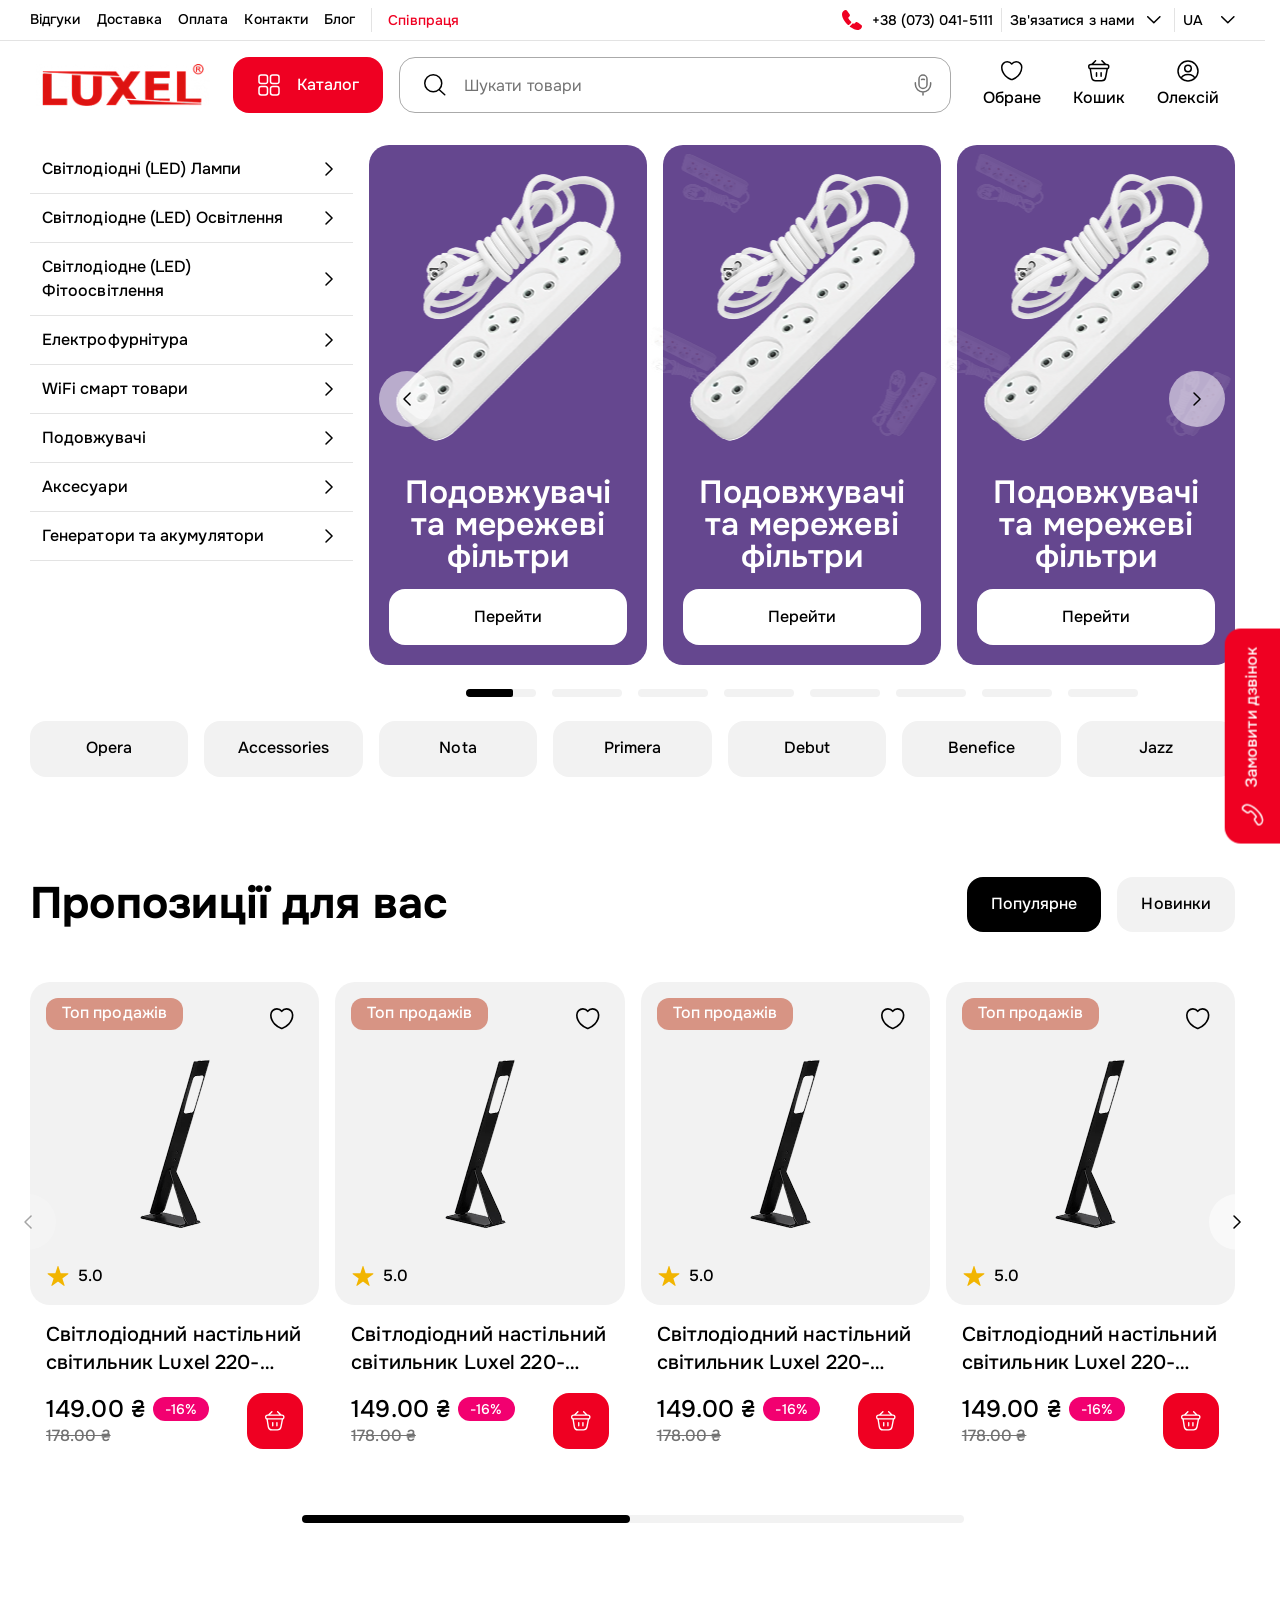
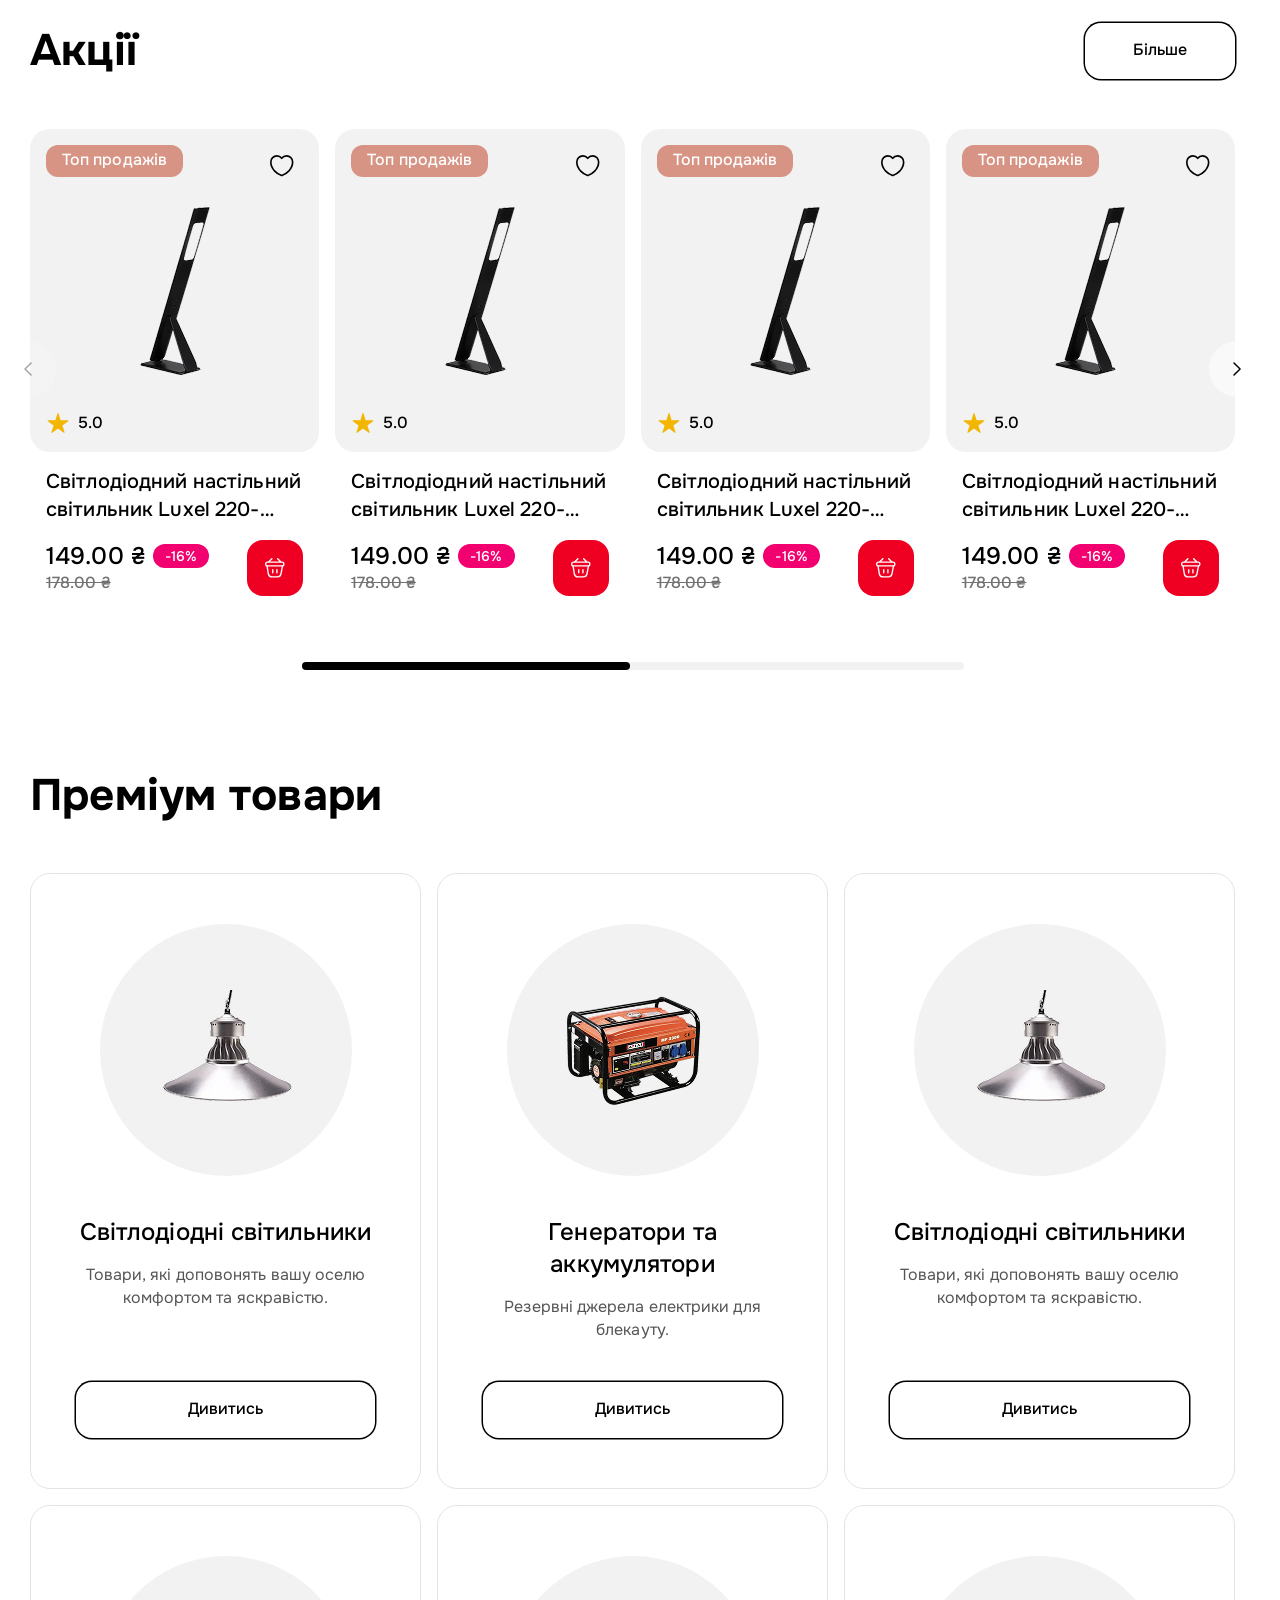
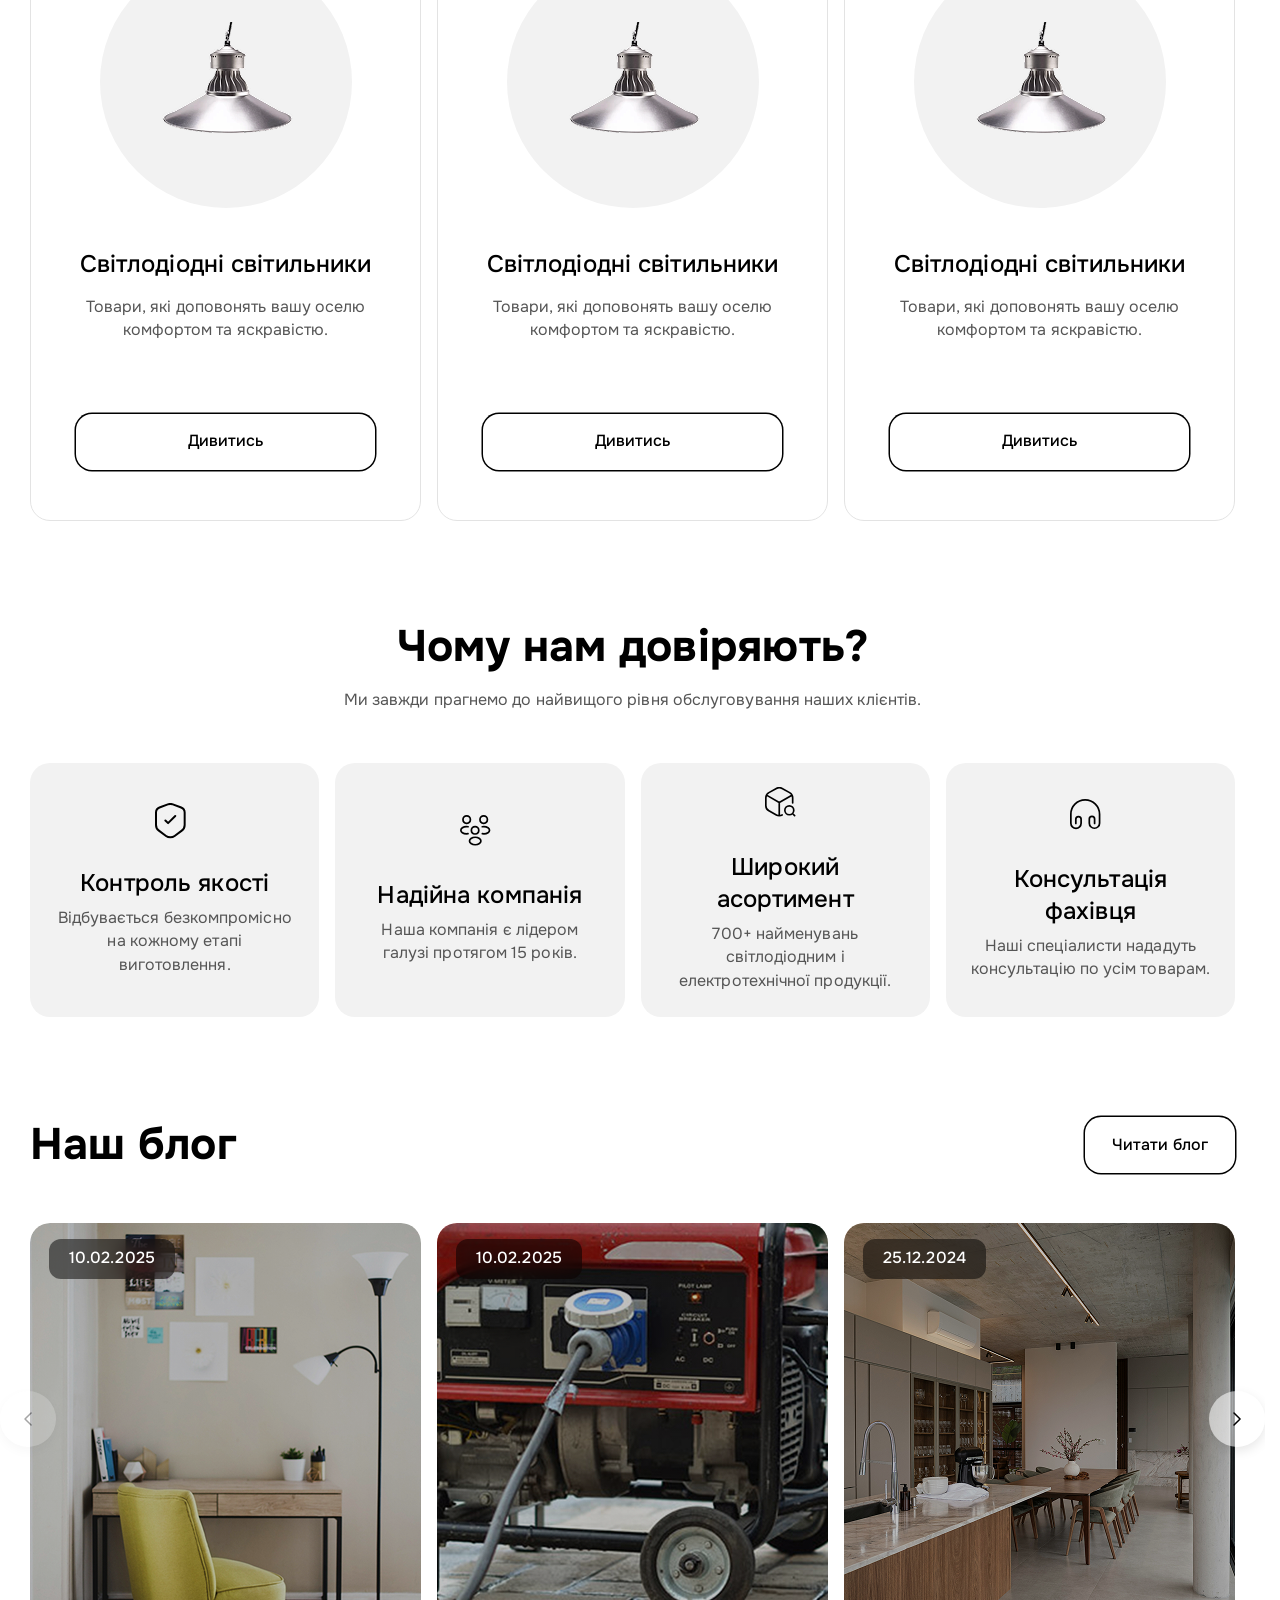
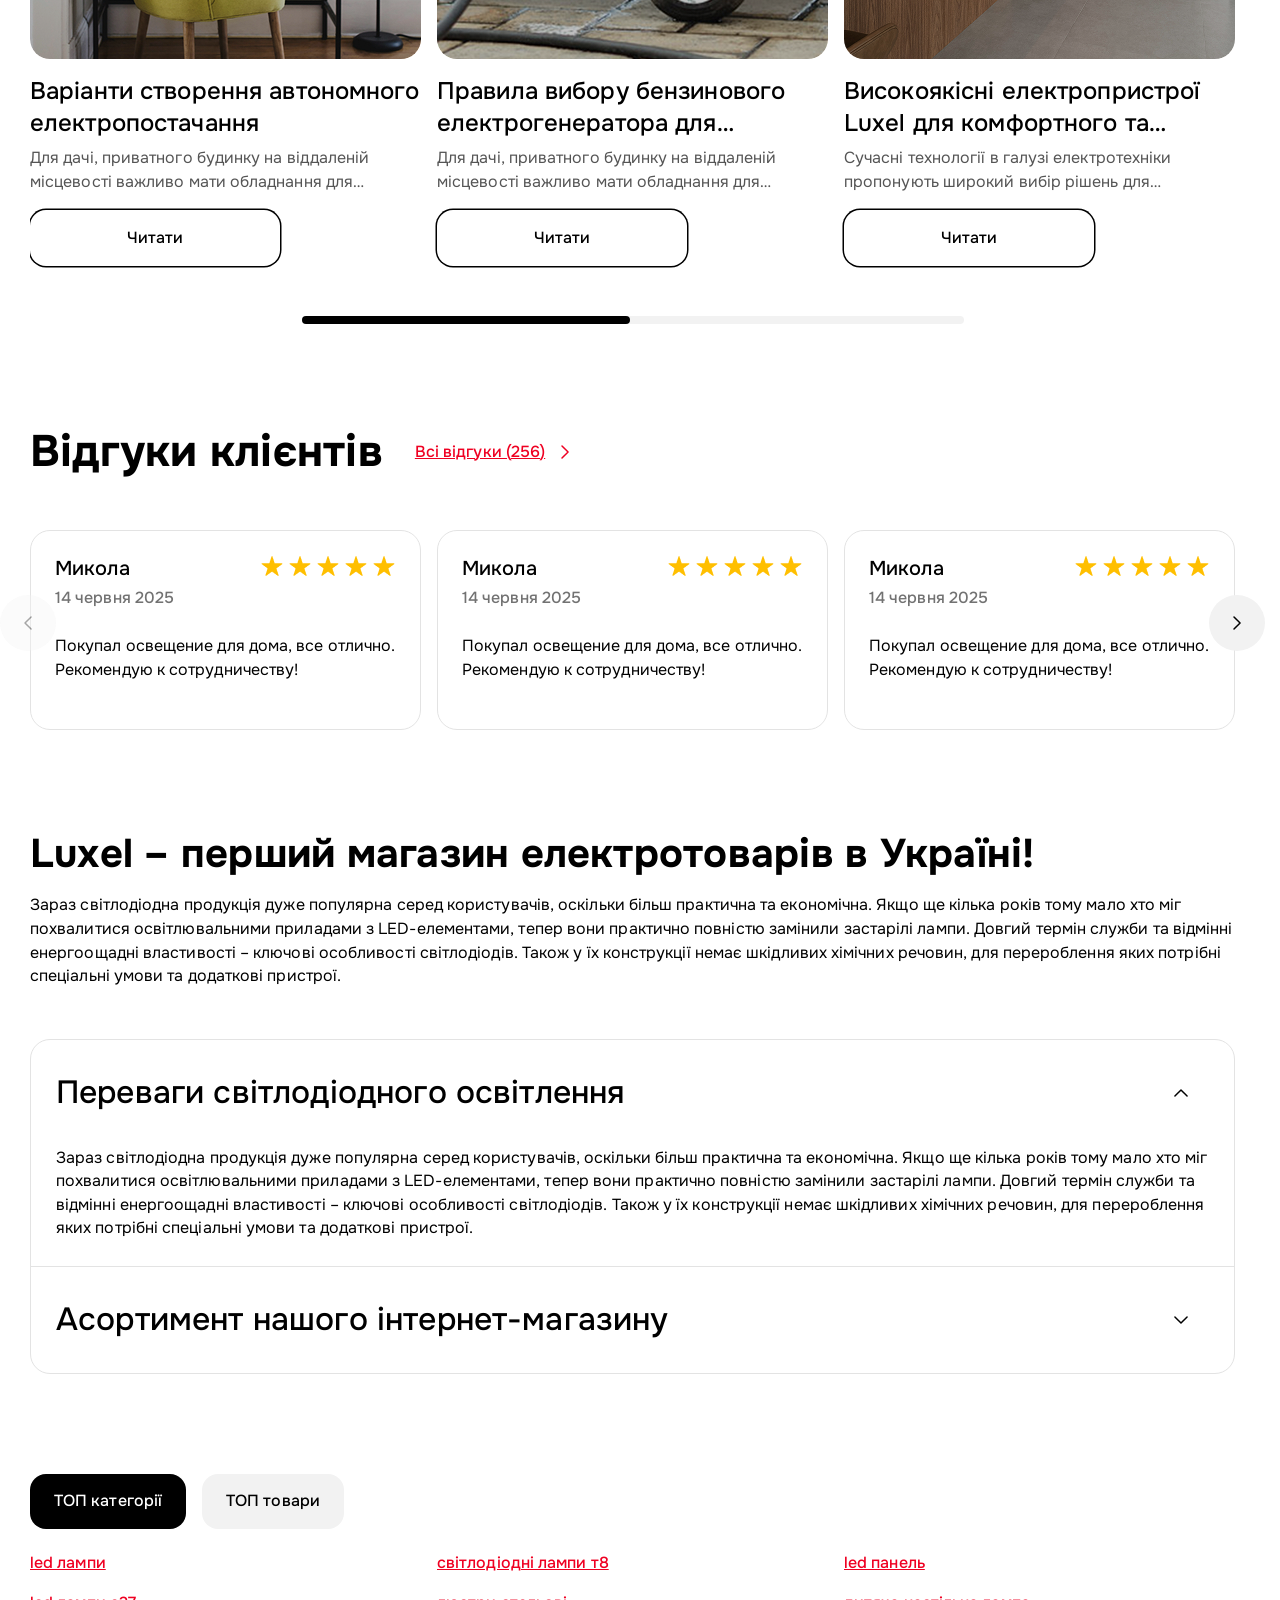
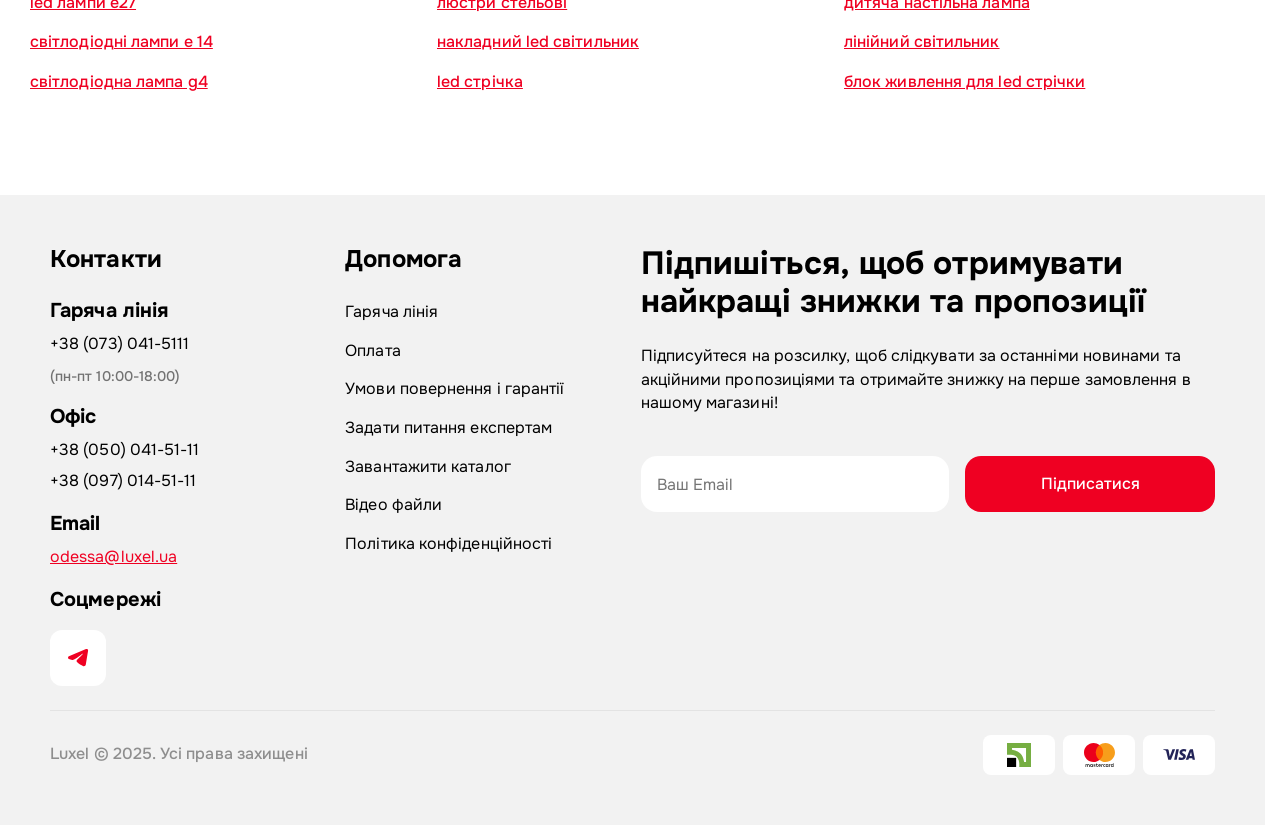
==== commit 1a6a4511: "ff" ====
--- a/index.html
+++ b/index.html
@@ -9,7 +9,6 @@
 
   <link rel="stylesheet" href="styles/swiper-bundle.min.css">
   <link rel="stylesheet" href="./styles/main.css" />
-  <script src="./scripts/main.js" type="module"></script>
 </head>
 
 <body data-js-header>
--- a/styles/main.css
+++ b/styles/main.css
@@ -528,7 +528,7 @@
 .request-call {
   position: fixed;
   right: 0;
-  bottom: 0;
+  bottom: 56px;
   transform: rotate(-90deg) translateX(100%);
   transform-origin: bottom right;
   border-radius: 16px 16px 0 0;
@@ -538,7 +538,7 @@
 }
 @media (width <= 63.99875rem) {
   .request-call {
-    bottom: 65px;
+    bottom: 77px;
   }
 }
 .request-call-btn {
@@ -738,10 +738,10 @@
   }
 }
 
-.main-shop .menu__container {
+.main-menu .menu__container {
   display: none;
 }
-.main-shop .menu__container.open {
+.main-menu .menu__container.open {
   display: flex;
 }
 
@@ -785,6 +785,11 @@
 .slide-menu .header-burger__menu-top {
   padding: 18px 12px;
 }
+@media (max-width: 768px) {
+  .slide-menu {
+    min-width: 100%;
+  }
+}
 
 /* Підменю */
 .submenu {
@@ -811,6 +816,11 @@
   inset: 0;
   transform: translateX(-100%);
 }
+@media (max-width: 768px) {
+  .submenu {
+    min-width: 100%;
+  }
+}
 
 /* Отключение стрелок для input[type="number"] */
 input[type=number]::-webkit-outer-spin-button,
@@ -823,6 +833,180 @@
   -moz-appearance: textfield; /* Для Firefox */
 }
 
+/* Стилізація Fancybox під ваш дизайн */
+/* Фон модалки */
+.fancybox__backdrop {
+  background: rgba(0, 0, 0, 0.85) !important;
+}
+
+/* Контейнер модалки */
+.fancybox__container {
+  --fancybox-bg: #ffffff;
+}
+
+/* Контент модалки */
+.fancybox__content {
+  background: #ffffff !important;
+  border-radius: 12px !important;
+  padding: 0 !important;
+  max-width: 600px !important;
+}
+
+/* Верхня панель з назвою та кнопкою закриття */
+.fancybox__toolbar {
+  position: absolute !important;
+  top: 0 !important;
+  left: 0 !important;
+  right: 0 !important;
+  background: #ffffff !important;
+  padding: 16px 20px !important;
+  border-bottom: 1px solid #e5e7eb !important;
+  border-radius: 12px 12px 0 0 !important;
+  z-index: 10 !important;
+}
+
+/* Кнопка закриття */
+.fancybox__button--close {
+  position: absolute !important;
+  top: 16px !important;
+  right: 20px !important;
+  width: 32px !important;
+  height: 32px !important;
+  background: transparent !important;
+  border-radius: 6px !important;
+  padding: 0 !important;
+}
+
+.fancybox__button--close:hover {
+  background: #f3f4f6 !important;
+}
+
+.fancybox__button--close svg {
+  width: 16px !important;
+  height: 16px !important;
+  color: #000000 !important;
+  stroke-width: 2 !important;
+}
+
+/* Заголовок товару */
+.fancybox__caption {
+  position: absolute !important;
+  top: 16px !important;
+  left: 20px !important;
+  right: 60px !important;
+  background: transparent !important;
+  color: #000000 !important;
+  font-size: 16px !important;
+  font-weight: 600 !important;
+  padding: 0 !important;
+  margin: 0 !important;
+}
+
+/* Зображення */
+.fancybox__slide {
+  padding: 80px 20px 100px !important;
+}
+
+.fancybox__content > .fancybox__image {
+  object-fit: contain !important;
+  max-height: calc(100vh - 200px) !important;
+}
+
+/* Нижня панель з мініатюрами */
+.fancybox__thumbs {
+  position: absolute !important;
+  bottom: 0 !important;
+  left: 0 !important;
+  right: 0 !important;
+  background: #ffffff !important;
+  padding: 16px 20px !important;
+  border-top: 1px solid #e5e7eb !important;
+  border-radius: 0 0 12px 12px !important;
+}
+
+.fancybox__thumb {
+  width: 60px !important;
+  height: 60px !important;
+  border-radius: 8px !important;
+  overflow: hidden !important;
+  border: 2px solid transparent !important;
+  transition: all 0.2s ease !important;
+  margin: 0 4px !important;
+}
+
+.fancybox__thumb:hover {
+  border-color: #d1d5db !important;
+}
+
+.fancybox__thumb.is-nav-selected {
+  border-color: #ef4444 !important;
+}
+
+.fancybox__thumb img {
+  object-fit: cover !important;
+  width: 100% !important;
+  height: 100% !important;
+}
+
+/* Кнопки навігації (стрілки) */
+.fancybox__nav {
+  position: absolute !important;
+  top: 50% !important;
+  transform: translateY(-50%) !important;
+  width: 40px !important;
+  height: 40px !important;
+  background: #ffffff !important;
+  border-radius: 50% !important;
+  box-shadow: 0 2px 8px rgba(0, 0, 0, 0.15) !important;
+  z-index: 10 !important;
+}
+
+.fancybox__nav--prev {
+  left: 20px !important;
+}
+
+.fancybox__nav--next {
+  right: 20px !important;
+}
+
+.fancybox__nav:hover {
+  background: #f3f4f6 !important;
+}
+
+.fancybox__nav svg {
+  width: 20px !important;
+  height: 20px !important;
+  color: #000000 !important;
+}
+
+/* Адаптив для мобільних */
+@media (max-width: 768px) {
+  .fancybox__content {
+    max-width: 100% !important;
+    border-radius: 0 !important;
+  }
+  .fancybox__toolbar,
+  .fancybox__thumbs {
+    border-radius: 0 !important;
+  }
+  .fancybox__slide {
+    padding: 70px 10px 90px !important;
+  }
+  .fancybox__nav {
+    width: 36px !important;
+    height: 36px !important;
+  }
+  .fancybox__nav--prev {
+    left: 10px !important;
+  }
+  .fancybox__nav--next {
+    right: 10px !important;
+  }
+  .fancybox__thumb {
+    width: 50px !important;
+    height: 50px !important;
+  }
+}
 .header {
   position: sticky;
   z-index: 100;
@@ -2355,7 +2539,6 @@
   .modal__form-col input::placeholder,
   .modal__form-col textarea::placeholder {
     height: 44px;
-    padding: 13px 12px;
     font-size: 14px;
     line-height: 18px;
   }
@@ -2365,7 +2548,7 @@
 }
 @media (width <= 63.99875rem) {
   .modal__form-col textarea {
-    padding: 0 12px;
+    padding: 13px 12px;
   }
 }
 .modal__form-btn {
@@ -4915,6 +5098,7 @@
     height: 96px;
     padding: 12px;
     position: static;
+    margin-bottom: 25px;
   }
   .shop-layout__products.list .product-card-image img {
     object-fit: contain;
@@ -5321,12 +5505,13 @@
   border: none;
   color: var(--color-gray-label);
   font-weight: 400;
+  font-size: 16px !important;
   width: 100%;
 }
 .filters__range-input::placeholder {
   color: var(--color-gray-label);
   font-weight: 400;
-  font-size: 16px;
+  font-size: 16px !important;
 }
 .filters__range-box {
   position: relative;
@@ -5475,6 +5660,7 @@
   align-items: center;
   width: 100%;
   gap: 8px;
+  overflow: hidden;
 }
 .mobile-filter__btn {
   flex: 1;
@@ -5484,17 +5670,31 @@
   background: transparent;
   border: none;
   padding: 0;
+  position: relative;
 }
 .mobile-filter__btn img {
   width: 24px;
   height: 24px;
   flex-shrink: 0;
 }
+.mobile-filter__btn.has-filters:before {
+  content: "";
+  display: block;
+  width: 7px;
+  height: 7px;
+  border-radius: 50%;
+  border: 1px solid var(--color-light);
+  position: absolute;
+  top: 6px;
+  left: 16px;
+  background: var(--color-red);
+}
 .mobile-filter__content {
   display: flex;
   flex-direction: column;
   gap: 2px;
   align-items: flex-start;
+  overflow: hidden;
 }
 .mobile-filter__content-name {
   font-size: 14px;
@@ -5503,12 +5703,20 @@
   letter-spacing: 0.07px;
 }
 .mobile-filter__content-option {
-  overflow: hidden;
+  text-align: left;
   color: #AAA;
   text-overflow: ellipsis;
   font-size: 12px;
   font-weight: 500;
   line-height: 16px;
+  display: -webkit-box;
+  -webkit-box-orient: vertical;
+  -webkit-line-clamp: 1;
+  overflow: hidden;
+}
+
+* {
+  -webkit-tap-highlight-color: transparent;
 }
 
 .table-price {
@@ -5561,4 +5769,412 @@
   white-space: nowrap;
 }
 
+.product-detail {
+  margin-top: -76px;
+}
+.product-detail__inner {
+  display: flex;
+  flex-direction: column;
+  gap: 50px;
+}
+.product-detail__container {
+  display: flex;
+  align-items: flex-start;
+  gap: 16px;
+}
+.product-detail__gallery {
+  flex: 1 1 calc(50% - 8px);
+  display: flex;
+  flex-direction: column;
+  gap: 16px;
+  position: relative;
+}
+.product-detail__content {
+  flex: 1 1 calc(50% - 8px);
+}
+.product-detail__header {
+  display: flex;
+  align-items: flex-start;
+  gap: 16px;
+  margin-bottom: 16px;
+}
+.product-detail__title {
+  font-size: 32px;
+  font-weight: 700;
+  line-height: 1.2;
+  letter-spacing: 0.16px;
+}
+.product-detail__liked {
+  width: 36px;
+  height: 36px;
+  display: flex;
+  align-items: center;
+  justify-content: center;
+  flex-shrink: 0;
+  background: transparent;
+  border: none;
+  padding: 0;
+}
+.product-detail__box {
+  display: flex;
+  justify-content: space-between;
+  align-items: center;
+  align-self: stretch;
+  flex-wrap: wrap;
+  margin-bottom: 24px;
+}
+.product-detail__price {
+  display: flex;
+  align-items: center;
+  gap: 8px;
+}
+.product-detail__price-current {
+  font-size: 24px;
+  line-height: 32px;
+}
+.product-detail__price-old {
+  color: var(--color-gray-label);
+  line-height: 24px;
+  letter-spacing: 0.08px;
+  text-decoration-line: line-through;
+}
+.product-detail__price-badge {
+  min-height: 24px;
+  padding: 0 12px;
+  border-radius: 12px;
+  background: var(--color-sale);
+  color: var(--color-light);
+  font-size: 14px;
+  line-height: 22px;
+  letter-spacing: 0.07px;
+  display: flex;
+  align-items: center;
+  justify-content: center;
+}
+.product-detail__code {
+  min-height: 32px;
+  display: flex;
+  align-items: center;
+  justify-content: center;
+  padding: 0 16px;
+  border-radius: 12px;
+  background: var(--color-gray-primary);
+  backdrop-filter: blur(7.5px);
+  color: #555;
+  line-height: 24px;
+  letter-spacing: 0.08px;
+}
+.product-detail__reviews {
+  display: flex;
+  align-items: center;
+  gap: 8px;
+  margin-bottom: 24px;
+}
+.product-detail__reviews-content {
+  display: flex;
+  align-items: center;
+  gap: 8px;
+}
+.product-detail__reviews-rating {
+  display: flex;
+  min-height: 40px;
+  padding: 4px 0;
+  justify-content: center;
+  align-items: center;
+  gap: 8px;
+}
+.product-detail__reviews-rating .product__reviews-count {
+  line-height: 24px;
+  letter-spacing: 0.08px;
+}
+.product-detail__reviews-ratings {
+  display: flex;
+  align-items: flex-start;
+  gap: 4px;
+  font-size: 16px;
+  font-weight: 400;
+  line-height: 24px;
+  letter-spacing: 0.08px;
+}
+.product-detail__reviews-rating-btn {
+  background: transparent;
+  padding: 0;
+  border: none;
+  line-height: 24px;
+  letter-spacing: 0.08px;
+  text-decoration-line: underline;
+}
+.product-detail__reviews-btn {
+  display: none;
+}
+.product-detail__list {
+  display: flex;
+  min-height: 96px;
+  padding: 16px;
+  justify-content: center;
+  align-items: center;
+  gap: 32px;
+  border-radius: 20px;
+  box-shadow: 0 0 0 1.5px var(--color-gray-light);
+  margin-bottom: 50px;
+}
+.product-detail__item {
+  display: flex;
+  flex-direction: column;
+  align-items: center;
+  gap: 16px;
+  flex: 1 0 0;
+  text-align: center;
+  line-height: 24px;
+  letter-spacing: 0.08px;
+}
+.product-detail__item:nth-of-type(2) {
+  border-left: var(--border);
+  border-right: var(--border);
+}
+.product-detail__item img {
+  width: 24px;
+  height: 24px;
+  flex-shrink: 0;
+}
+.product-detail__cart {
+  display: flex;
+  align-items: center;
+  gap: 16px;
+  align-self: stretch;
+  margin-bottom: 24px;
+}
+.product-detail__quantity {
+  display: flex;
+  align-items: center;
+}
+.product-detail__quantity-btn {
+  display: flex;
+  width: 56px;
+  height: 56px;
+  min-width: 56px;
+  padding: 10px 16px;
+  justify-content: center;
+  align-items: center;
+  flex-shrink: 0;
+  border-radius: 16px;
+  box-shadow: 0 0 0 1.5px var(--color-dark);
+  background: transparent;
+  border: none;
+}
+.product-detail__quantity-btn img {
+  filter: brightness(0) saturate(100%);
+}
+.product-detail__quantity-input {
+  display: flex;
+  height: 56px;
+  padding: 10px;
+  flex-direction: column;
+  justify-content: center;
+  align-items: center;
+  flex: 1 0 0;
+  text-align: center;
+  font-size: 16px;
+  font-weight: 400;
+  line-height: 24px;
+  letter-spacing: 0.08px;
+  margin: 0 3px;
+}
+.product-detail__quantity-input::placeholder {
+  font-size: 16px;
+  font-weight: 400;
+  line-height: 24px;
+  letter-spacing: 0.08px;
+}
+.product-detail-buy-btn {
+  flex: 1 1 100%;
+  min-height: 56px;
+}
+.product-detail__features {
+  display: flex;
+  flex-direction: column;
+  align-items: flex-start;
+  gap: 16px;
+  align-self: stretch;
+  margin-bottom: 50px;
+}
+.product-detail__feature {
+  display: flex;
+  align-items: center;
+  gap: 8px;
+  align-self: stretch;
+  color: #555;
+  font-weight: 400;
+  line-height: 24px;
+  letter-spacing: 0.08px;
+}
+.product-detail__feature img {
+  width: 24px;
+  height: 24px;
+  aspect-ratio: 1/1;
+}
+.product-detail__specifications-title {
+  font-size: 24px;
+  font-weight: 700;
+  line-height: 1.2;
+  margin-bottom: 16px;
+}
+.product-detail__specifications-list {
+  display: flex;
+  flex-direction: column;
+  margin-bottom: 24px;
+}
+.product-detail__specifications-item {
+  display: flex;
+  padding: 16px 0;
+  align-items: center;
+  justify-content: space-between;
+  gap: 16px;
+  align-self: stretch;
+  border-bottom: var(--border);
+}
+.product-detail__specifications-name {
+  color: var(--color-gray-label);
+  line-height: 24px;
+  flex: 1 1 calc(50% - 8px);
+}
+.product-detail__specifications-value {
+  flex: 1 1 calc(50% - 8px);
+}
+.product-detail__specifications-toggle {
+  width: 100%;
+  min-height: 55px;
+}
+.product-detail__accordion-item {
+  display: flex;
+  padding: 24px 0;
+  flex-direction: column;
+  justify-content: center;
+  align-items: flex-start;
+  align-self: stretch;
+  border-bottom: var(--border);
+}
+.product-detail__accordion-item.is-open .product-detail__accordion-header::after {
+  transform: rotate(180deg);
+}
+.product-detail__accordion-header {
+  display: flex;
+  align-items: center;
+  justify-content: space-between;
+  width: 100%;
+  cursor: pointer;
+  font-size: 24px;
+  font-weight: 700;
+  line-height: 120%;
+}
+.product-detail__accordion-header::after {
+  content: "";
+  background: url(../../icons/accardion-arrow.svg);
+  background-repeat: no-repeat;
+  background-size: contain;
+  background-position: center;
+  width: 40px;
+  height: 40px;
+  transition-duration: var(--transition-duration);
+}
+.product-detail__accordion-panel {
+  font-weight: 400;
+  line-height: 24px;
+  letter-spacing: 0.08px;
+  max-height: 0;
+  opacity: 0;
+  overflow: hidden;
+  transition-duration: var(--transition-duration);
+}
+.product-detail__accordion-panel.is-open {
+  max-height: 500px;
+  overflow: auto;
+  padding-top: 16px;
+  opacity: 1;
+}
+
+.gallery__main {
+  width: 100%;
+  border-radius: 20px;
+}
+.gallery__main-slide {
+  width: 100% !important;
+  height: 662px;
+  padding: 50px;
+  overflow: hidden;
+  background: var(--color-gray-primary);
+}
+.gallery__main-slide img {
+  width: 100%;
+  height: 100%;
+  object-fit: cover;
+}
+
+.gallery__thumbnails {
+  width: 100%;
+}
+.gallery__thumbnails .gallery__thumbnail {
+  flex: 0 0 calc((100% - 32px) / 3);
+  height: 210px;
+}
+.gallery__thumbnails .gallery__thumbnail-container {
+  padding: 30px;
+  border-radius: 20px;
+  background: var(--color-gray-primary);
+  width: 100%;
+  height: 100%;
+}
+.gallery__thumbnails .gallery__thumbnail img {
+  background-blend-mode: multiply;
+  width: 150px;
+  height: 150px;
+  aspect-ratio: 1/1;
+}
+
+.product-detail-swiper-prev {
+  top: 582px;
+  left: 24px;
+  transform: none;
+  margin-top: 0;
+  z-index: 10;
+}
+
+.product-detail-swiper-next {
+  top: 582px;
+  left: 86px;
+  transform: none;
+  margin-top: 0;
+  z-index: 10;
+}
+
+.product-detail__slider-pagination {
+  position: absolute !important;
+  top: 630px !important;
+  bottom: auto !important;
+  padding-right: 24px;
+  justify-content: flex-end;
+  z-index: 10;
+  gap: 8px;
+}
+.product-detail__slider-pagination .swiper-pagination-bullet {
+  width: 24px;
+  height: 8px;
+  border-radius: 50px;
+  background: var(--color-light);
+  transition-duration: var(--transition-duration);
+}
+.product-detail__slider-pagination .swiper-pagination-bullet-active {
+  background: var(--color-red);
+  width: 56px;
+}
+
+.product-detail__quantity-btn:disabled {
+  background: var(--color-gray-light);
+  box-shadow: none;
+  cursor: not-allowed;
+}
+.product-detail__quantity-btn:disabled img {
+  filter: brightness(0) saturate(100%) invert(100%) sepia(0%) saturate(0%) hue-rotate(244deg) brightness(104%) contrast(101%);
+}
+
 /*# sourceMappingURL=main.css.map */
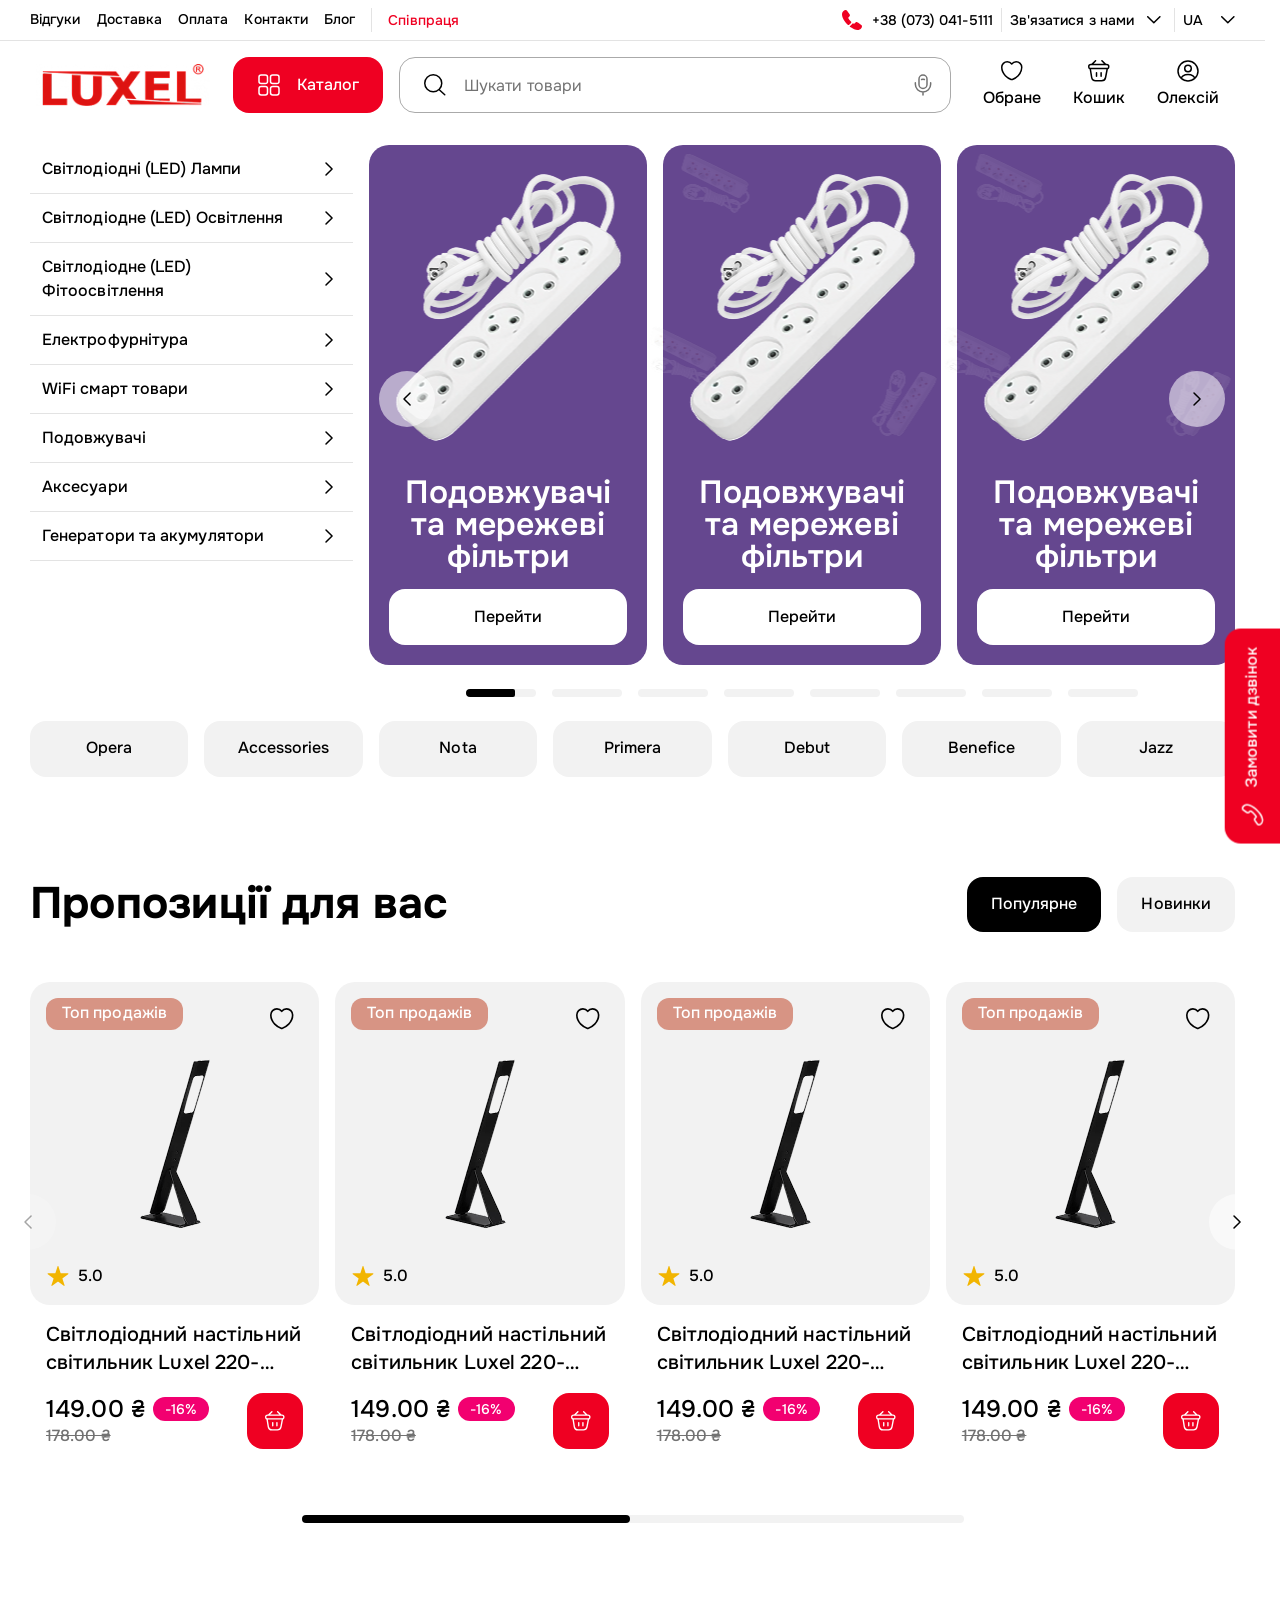
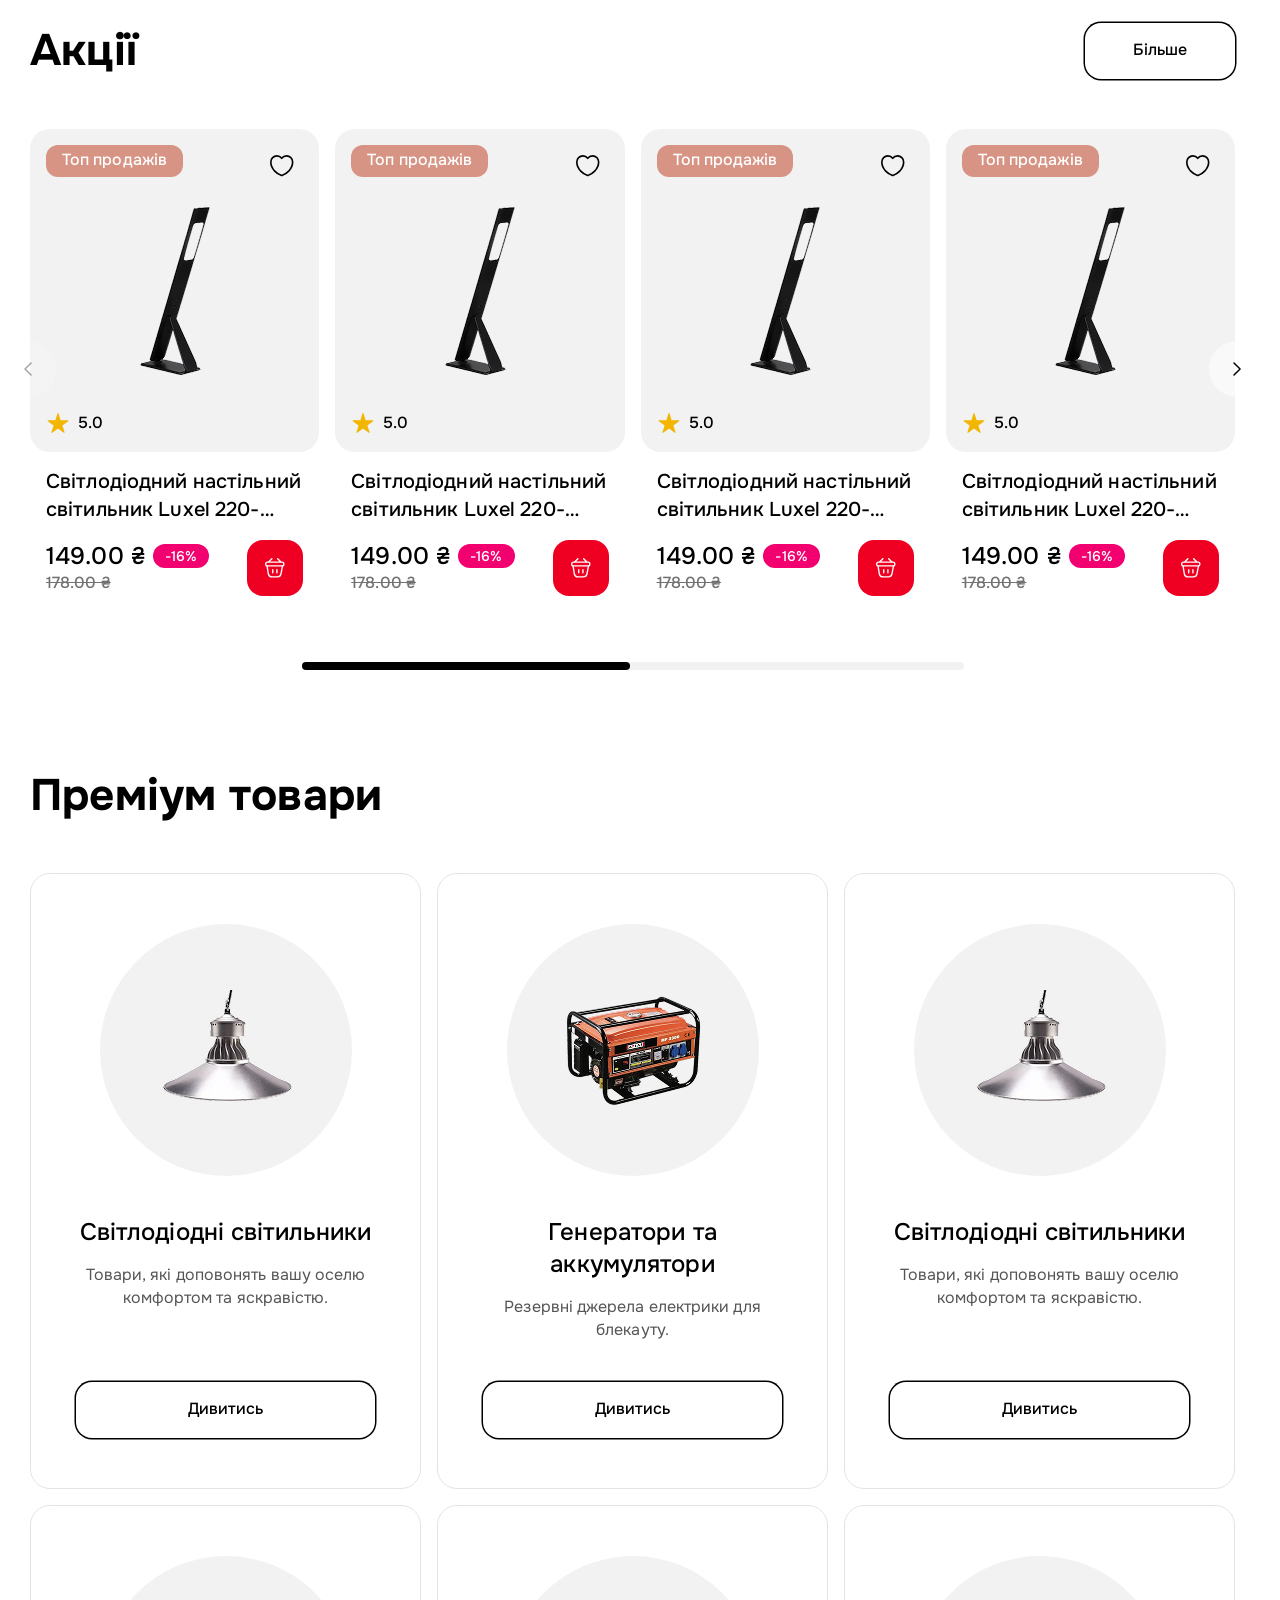
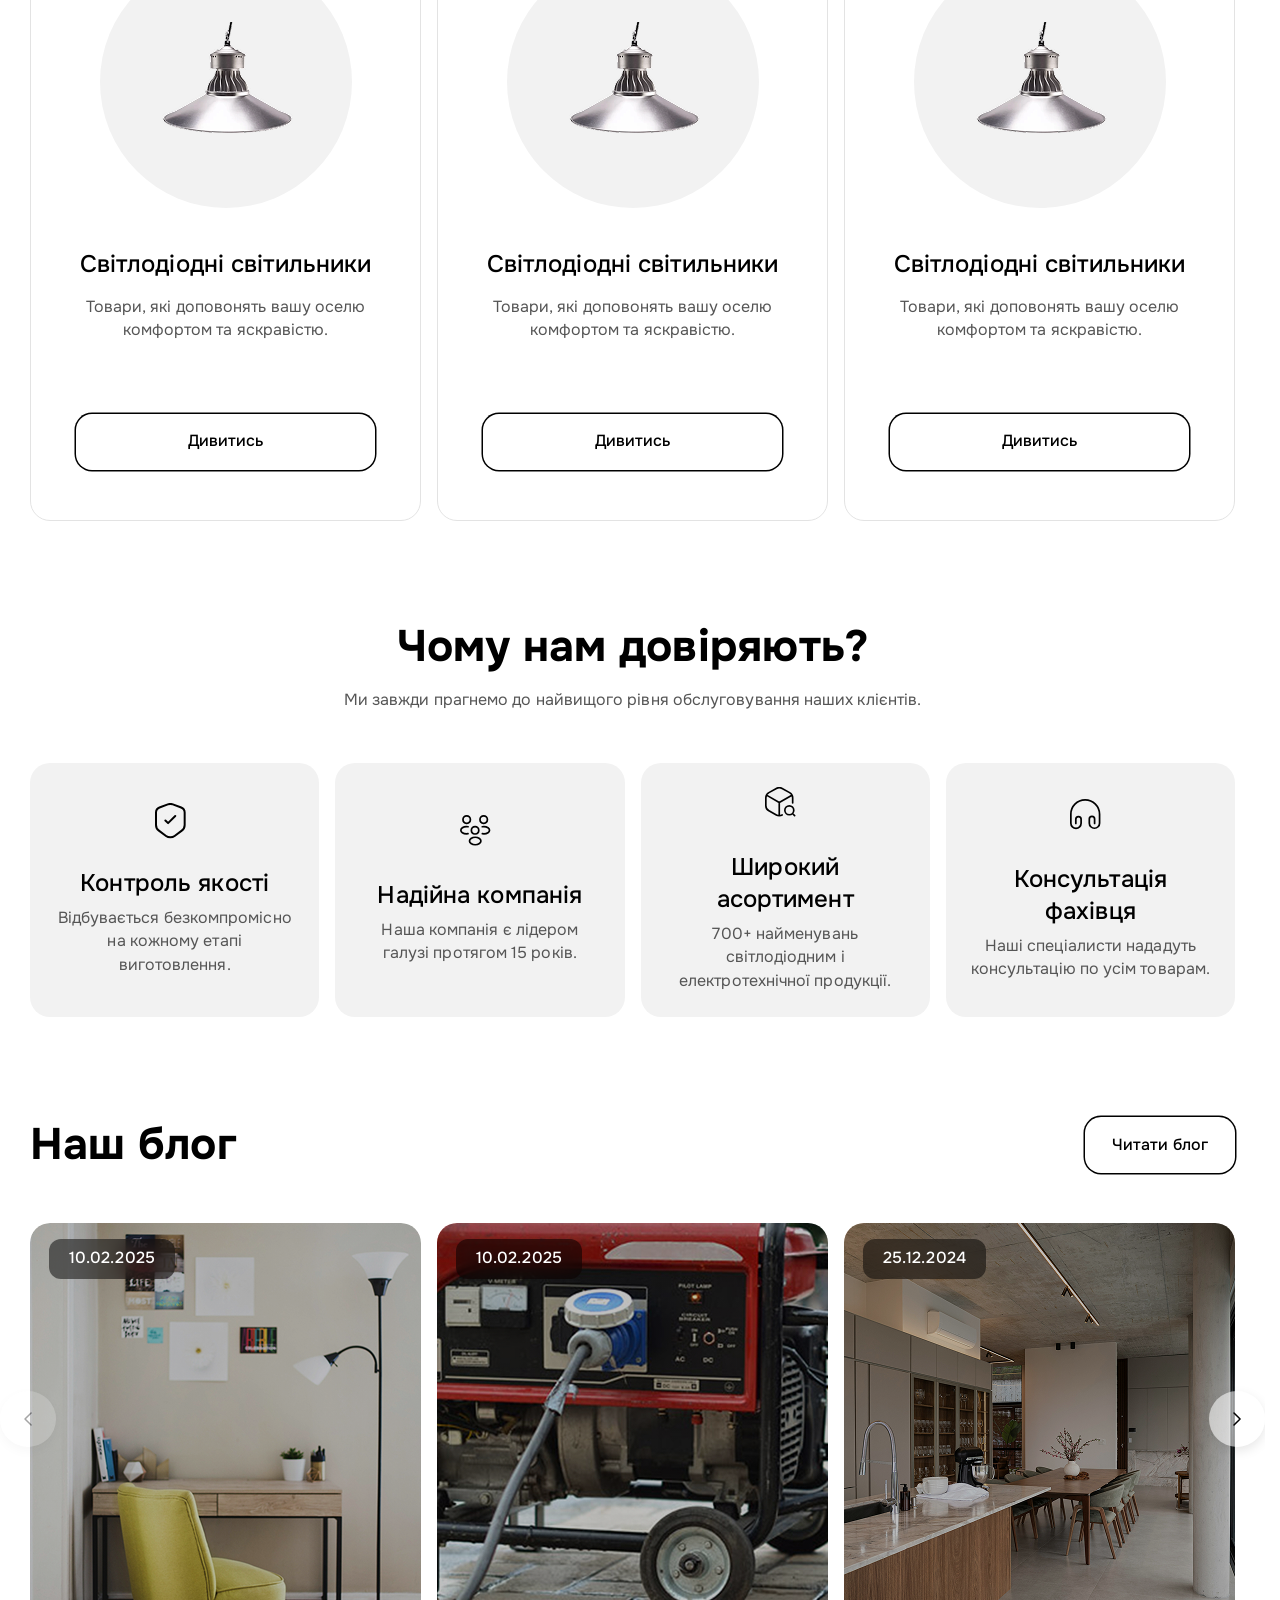
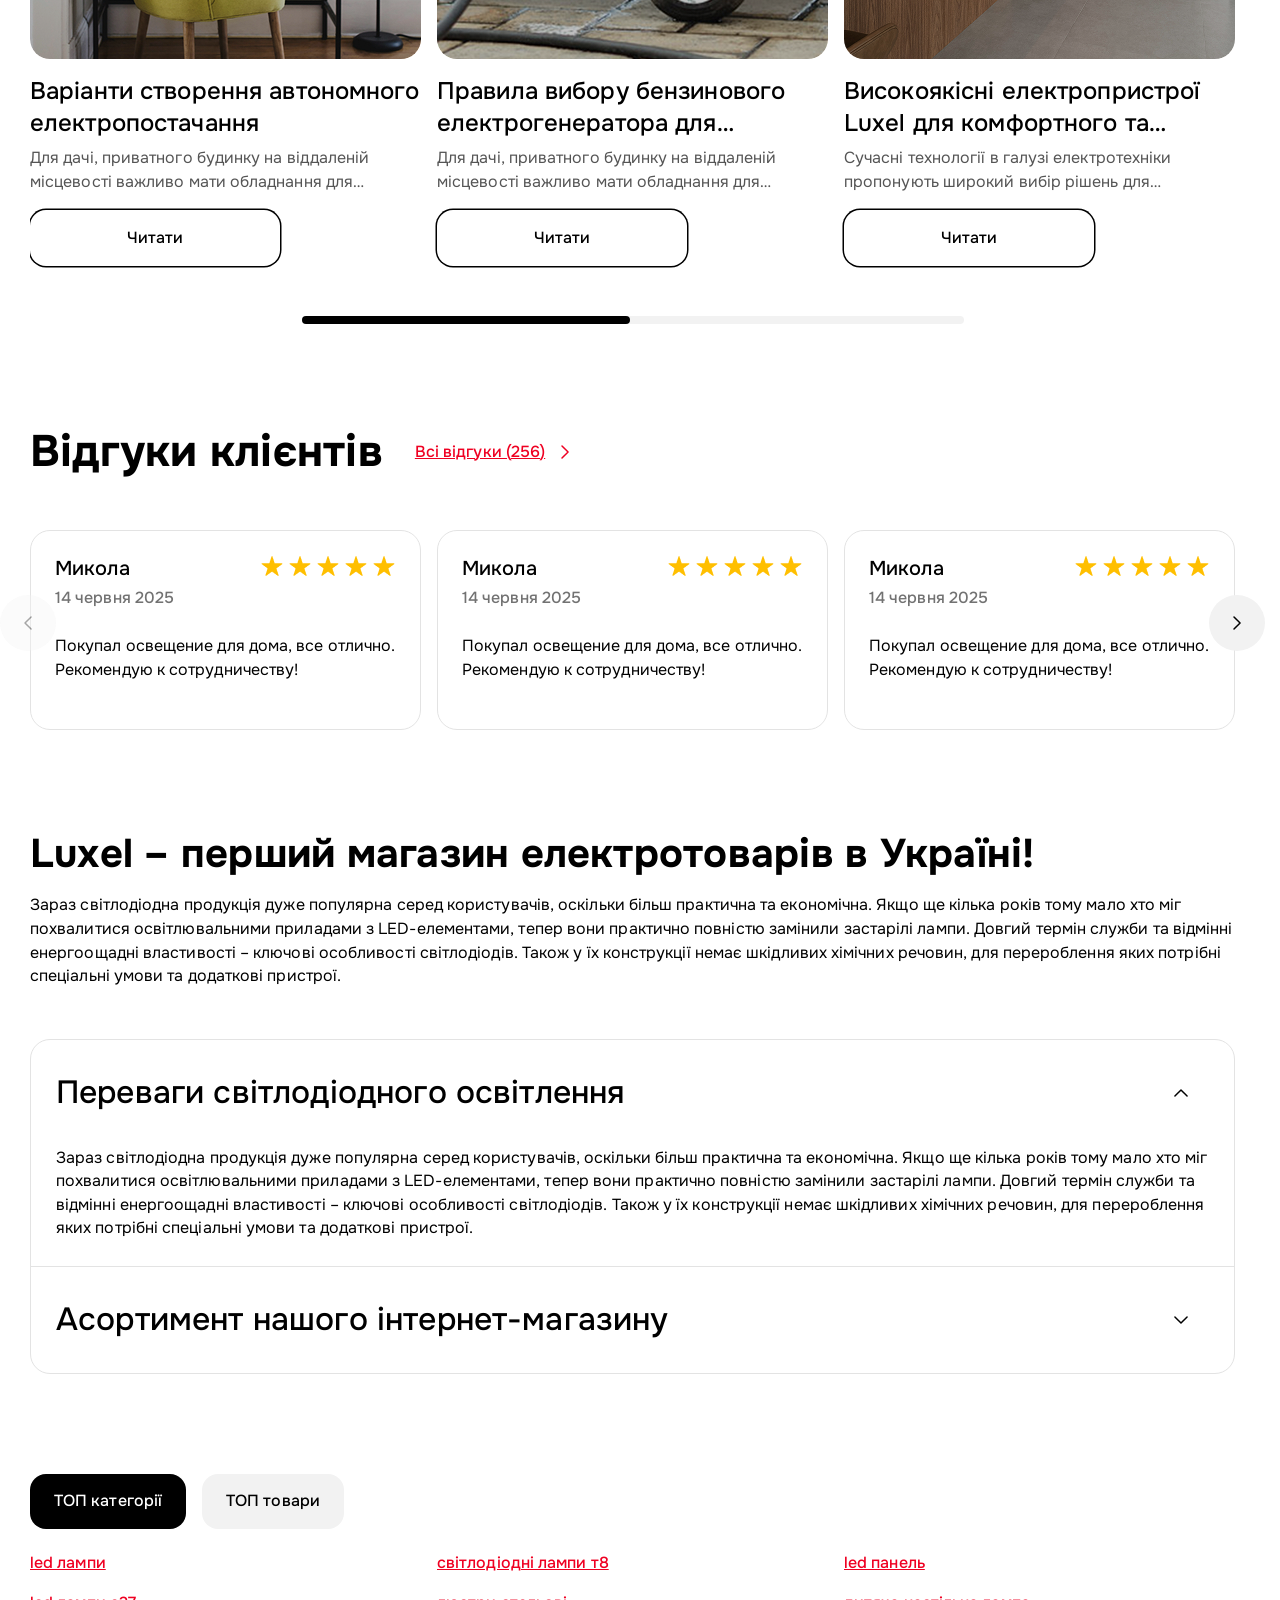
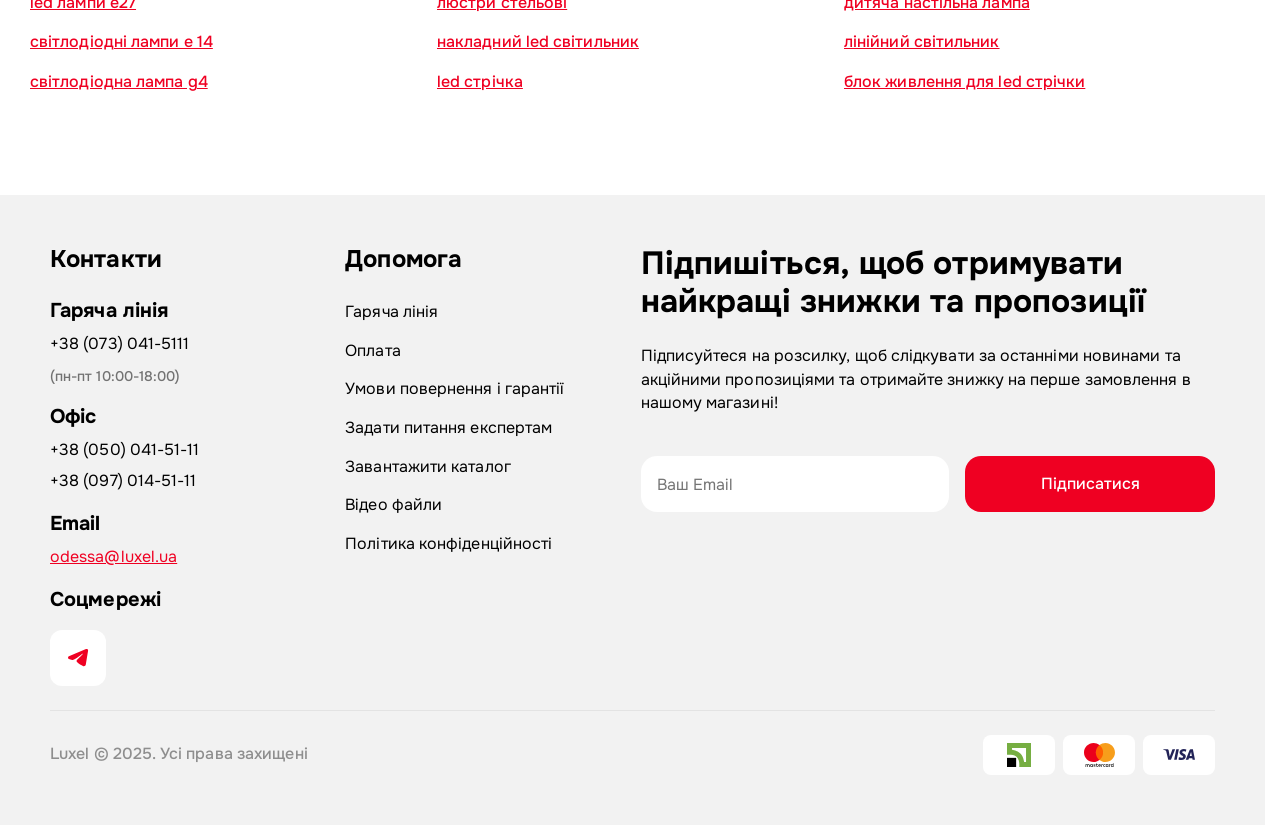
==== commit 2a90fdda: "ff" ====
--- a/index.html
+++ b/index.html
@@ -2570,4 +2570,6 @@
 </html>
 
 
-<!-- npm run sass-watch -->+<!-- npm run sass-watch -->
+
+<!-- @media (max-width: 768px) -->
--- a/styles/main.css
+++ b/styles/main.css
@@ -319,6 +319,11 @@
   z-index: 100;
 }
 
+body.hide-scrollbar {
+  overflow: hidden;
+  touch-action: none;
+}
+
 body.is-lock, body.modal-open {
   overflow: hidden;
   touch-action: none;
@@ -424,7 +429,9 @@
   text-decoration: none;
 }
 
-input, textarea, select {
+input,
+textarea,
+select {
   outline: none;
   border: none;
 }
@@ -588,19 +595,17 @@
   background: var(--color-red);
   border-radius: 16px;
   border: none;
-}
-@media (any-hover: hover) {
-  .red-btn:hover {
-    background: var(--color-hover);
-  }
-}
-@media (any-hover: none) {
-  .red-btn:active {
-    background: var(--color-hover);
-  }
+  transition-duration: var(--transition-duration);
+}
+.red-btn:hover {
+  background: var(--color-hover) !important;
 }
 .red-btn:active {
-  background: var(--color-active);
+  background: var(--color-active) !important;
+}
+.red-btn:disabled {
+  background: var(--color-gray-light) !important;
+  cursor: not-allowed;
 }
 @media (width <= 47.99875rem) {
   .red-btn {
@@ -830,58 +835,121 @@
 }
 
 input[type=number] {
-  -moz-appearance: textfield; /* Для Firefox */
+  -moz-appearance: textfield;
+  /* Для Firefox */
 }
 
 /* Стилізація Fancybox під ваш дизайн */
 /* Фон модалки */
 .fancybox__backdrop {
-  background: rgba(0, 0, 0, 0.85) !important;
-}
-
-/* Контейнер модалки */
+  background: rgba(0, 0, 0, 0.1) !important;
+  backdrop-filter: blur(12.5px) !important;
+  cursor: pointer !important;
+  width: 100vw;
+  height: 100vh;
+  left: 50%;
+  top: 50%;
+  transform: translate(-50%, -50%);
+}
+
 .fancybox__container {
-  --fancybox-bg: #ffffff;
-}
-
-/* Контент модалки */
-.fancybox__content {
-  background: #ffffff !important;
-  border-radius: 12px !important;
-  padding: 0 !important;
-  max-width: 600px !important;
+  max-width: 888px !important;
+  width: 100% !important;
+  height: 100% !important;
+  max-height: 696px !important;
+  border-radius: 20px !important;
+  background: transparent !important;
+  /* ЗМІНЕНО */
+  left: 50% !important;
+  top: 50% !important;
+  overflow: visible !important;
+  transform: translate(-50%, -50%) !important;
+  pointer-events: auto !important;
+}
+
+/* Carousel тепер має фон та overflow */
+.fancybox__carousel {
+  background: var(--color-gray-primary) !important;
+  border-radius: 20px !important;
+  overflow: hidden !important;
+  /* ДОДАНО */
+  position: relative !important;
+  height: 100% !important;
+}
+
+/* КРИТИЧНО: Вимкнути всі трансформації та анімації */
+.fancybox__content,
+.fancybox__slide,
+.fancybox__image {
+  transform: none !important;
+  transition: none !important;
+  animation: none !important;
+}
+
+/* Вимкнути всі анімації Fancybox */
+.fancybox-fadeIn,
+.fancybox-fadeOut,
+.fancybox__container.is-animated {
+  animation: none !important;
+  transition: opacity 0.2s ease !important;
 }
 
 /* Верхня панель з назвою та кнопкою закриття */
 .fancybox__toolbar {
   position: absolute !important;
-  top: 0 !important;
-  left: 0 !important;
-  right: 0 !important;
-  background: #ffffff !important;
-  padding: 16px 20px !important;
-  border-bottom: 1px solid #e5e7eb !important;
-  border-radius: 12px 12px 0 0 !important;
-  z-index: 10 !important;
+  top: 30px !important;
+  left: auto !important;
+  right: 24px !important;
+  width: 24px;
+  height: 24px;
+  padding: 0 !important;
+  z-index: 100 !important;
+  opacity: 1 !important;
+  display: flex !important;
+  justify-content: flex-end !important;
+  align-items: center !important;
+}
+
+.f-button {
+  width: 24px !important;
+  height: 24px !important;
+  background: transparent !important;
+  border: none !important;
+}
+
+.f-button svg {
+  color: #000000 !important;
+}
+
+.fancybox__toolbar__column.is-right {
+  width: 100%;
+  height: 100%;
+  padding: 0;
+  background: transparent;
+  flex-grow: 0;
 }
 
 /* Кнопка закриття */
-.fancybox__button--close {
-  position: absolute !important;
-  top: 16px !important;
-  right: 20px !important;
+.fancybox__button--close,
+.f-button.is-close-btn {
+  position: relative !important;
+  top: auto !important;
+  right: auto !important;
   width: 32px !important;
   height: 32px !important;
   background: transparent !important;
   border-radius: 6px !important;
   padding: 0 !important;
-}
-
-.fancybox__button--close:hover {
-  background: #f3f4f6 !important;
-}
-
-.fancybox__button--close svg {
+  display: flex !important;
+  align-items: center !important;
+  justify-content: center !important;
+  cursor: pointer !important;
+  border: none !important;
+  z-index: 1000 !important;
+}
+
+.fancybox__button--close svg,
+.f-button.is-close-btn svg {
   width: 16px !important;
   height: 16px !important;
   color: #000000 !important;
@@ -891,37 +959,110 @@
 /* Заголовок товару */
 .fancybox__caption {
   position: absolute !important;
-  top: 16px !important;
-  left: 20px !important;
-  right: 60px !important;
-  background: transparent !important;
-  color: #000000 !important;
-  font-size: 16px !important;
-  font-weight: 600 !important;
-  padding: 0 !important;
+  top: 0 !important;
+  left: 0 !important;
+  right: 50px !important;
+  background: var(--color-light) !important;
   margin: 0 !important;
+  padding: 16px 24px !important;
+  z-index: 9 !important;
+  width: 100% !important;
+}
+
+.fancybox-title {
+  color: var(--color-dark);
+  font-size: 20px;
+  font-weight: 700;
+  line-height: 120%;
+  letter-spacing: 0.1px;
+  margin-bottom: 8px;
+}
+@media (max-width: 768px) {
+  .fancybox-title {
+    padding-right: 48px;
+  }
+}
+
+.fancybox-subtitle {
+  color: var(--color-gray-label);
+  font-size: 14px;
+  font-weight: 500;
+  line-height: 22px;
+  letter-spacing: 0.07px;
 }
 
 /* Зображення */
 .fancybox__slide {
   padding: 80px 20px 100px !important;
+  background: var(--color-gray-primary) !important;
+}
+
+.fancybox__footer {
+  position: absolute !important;
+  /* ЗМІНЕНО */
+  bottom: 0 !important;
+  z-index: 100 !important;
+  left: 0 !important;
+  width: 100% !important;
+  background: var(--color-gray-primary) !important;
+}
+
+.fancybox__content {
+  width: 450px !important;
+  height: 450px !important;
+  flex-shrink: 0;
+  aspect-ratio: 1/1;
+  cursor: default !important;
 }
 
 .fancybox__content > .fancybox__image {
   object-fit: contain !important;
   max-height: calc(100vh - 200px) !important;
-}
-
-/* Нижня панель з мініатюрами */
+  position: static !important;
+}
+
 .fancybox__thumbs {
-  position: absolute !important;
-  bottom: 0 !important;
-  left: 0 !important;
-  right: 0 !important;
-  background: #ffffff !important;
-  padding: 16px 20px !important;
-  border-top: 1px solid #e5e7eb !important;
-  border-radius: 0 0 12px 12px !important;
+  position: relative !important;
+  bottom: auto !important;
+  left: auto !important;
+  right: auto !important;
+}
+
+.f-thumbs__slide {
+  display: flex;
+  width: 56px;
+  height: 56px;
+  padding: 8px;
+  border: 2px solid transparent;
+  justify-content: center;
+  align-items: center;
+  aspect-ratio: 1/1;
+  border-radius: 12px;
+  background: var(--color-light);
+}
+
+.f-thumbs.is-horizontal .f-thumbs__track {
+  justify-content: center;
+  transform: none !important;
+}
+
+.f-thumbs__slide.for-image.is-nav-selected {
+  border: 2px solid var(--color-red);
+}
+
+.f-thumbs__slide__button {
+  margin: 0 !important;
+  opacity: 1 !important;
+}
+
+.f-thumbs__slide__button img {
+  object-fit: cover !important;
+  width: 100% !important;
+  height: 100% !important;
+}
+
+.is-classic .is-nav-selected .f-thumbs__slide__button::after {
+  content: none !important;
 }
 
 .fancybox__thumb {
@@ -934,10 +1075,6 @@
   margin: 0 4px !important;
 }
 
-.fancybox__thumb:hover {
-  border-color: #d1d5db !important;
-}
-
 .fancybox__thumb.is-nav-selected {
   border-color: #ef4444 !important;
 }
@@ -948,29 +1085,31 @@
   height: 100% !important;
 }
 
-/* Кнопки навігації (стрілки) */
 .fancybox__nav {
   position: absolute !important;
   top: 50% !important;
   transform: translateY(-50%) !important;
-  width: 40px !important;
-  height: 40px !important;
-  background: #ffffff !important;
-  border-radius: 50% !important;
-  box-shadow: 0 2px 8px rgba(0, 0, 0, 0.15) !important;
   z-index: 10 !important;
-}
-
-.fancybox__nav--prev {
+  opacity: 1 !important;
+  width: 100%;
+}
+
+.fancybox__nav .f-button:before {
+  inset: 0 !important;
+}
+
+.f-button.is-prev {
   left: 20px !important;
-}
-
-.fancybox__nav--next {
+  width: 56px !important;
+  height: 56px !important;
+  background: var(--color-light) !important;
+}
+
+.f-button.is-next {
   right: 20px !important;
-}
-
-.fancybox__nav:hover {
-  background: #f3f4f6 !important;
+  width: 56px !important;
+  height: 56px !important;
+  background: var(--color-light) !important;
 }
 
 .fancybox__nav svg {
@@ -979,34 +1118,23 @@
   color: #000000 !important;
 }
 
-/* Адаптив для мобільних */
-@media (max-width: 768px) {
-  .fancybox__content {
-    max-width: 100% !important;
-    border-radius: 0 !important;
-  }
-  .fancybox__toolbar,
-  .fancybox__thumbs {
-    border-radius: 0 !important;
-  }
-  .fancybox__slide {
-    padding: 70px 10px 90px !important;
-  }
-  .fancybox__nav {
-    width: 36px !important;
-    height: 36px !important;
-  }
-  .fancybox__nav--prev {
-    left: 10px !important;
-  }
-  .fancybox__nav--next {
-    right: 10px !important;
-  }
-  .fancybox__thumb {
-    width: 50px !important;
-    height: 50px !important;
-  }
-}
+.fancybox__container,
+.fancybox__backdrop,
+.fancybox__carousel,
+.fancybox__slide {
+  transition: none !important;
+  animation: none !important;
+}
+
+.fancybox__container.is-closing {
+  transition: none !important;
+  animation: none !important;
+}
+
+.fancybox__backdrop {
+  transition: none !important;
+}
+
 .header {
   position: sticky;
   z-index: 100;
@@ -2393,12 +2521,13 @@
 
 .modal {
   position: fixed;
-  width: 100%;
-  height: 100%;
+  inset: 0;
   z-index: 9999;
   display: none;
+  padding: 24px;
   align-items: center;
   justify-content: flex-end;
+  overflow: hidden;
 }
 @media (width <= 63.99875rem) {
   .modal {
@@ -2420,6 +2549,17 @@
   background: var(--color-light);
   box-shadow: 0 6px 28.1px 8px rgba(0, 0, 0, 0.25);
   margin: 24px;
+  max-height: calc(100dvh - 48px);
+  overflow: auto;
+  -webkit-overflow-scrolling: touch;
+  overscroll-behavior: contain;
+  min-height: 0;
+  min-width: 0;
+}
+@supports (overflow-x: clip) {
+  .modal__content {
+    overflow-x: clip;
+  }
 }
 @media (width <= 63.99875rem) {
   .modal__content {
@@ -2565,10 +2705,10 @@
   color: var(--color-light);
 }
 .modal__form-btn:disabled {
-  background-color: var(--color-gray-light);
+  background: var(--color-gray-light);
 }
 .modal__form-btn:not(:disabled) {
-  background-color: var(--color-red);
+  background: var(--color-red);
   cursor: pointer;
 }
 @media (width <= 63.99875rem) {
@@ -2607,7 +2747,9 @@
   height: 4px;
 }
 
-#successModal {
+#successModal,
+#successModal2,
+#successModal3 {
   width: 662px;
   height: max-content;
   padding: 20px;
@@ -2618,19 +2760,24 @@
   transform: translate(-50%, -50%);
 }
 @media (width <= 63.99875rem) {
-  #successModal {
+  #successModal,
+  #successModal2,
+  #successModal3 {
     max-width: 351px;
     width: 100%;
-    height: auto;
+    height: max-content;
     min-height: 56px;
     padding: 16px 12px;
     border-radius: 16px;
   }
 }
-#successModal .modal__content {
+#successModal .modal__content,
+#successModal2 .modal__content,
+#successModal3 .modal__content {
   padding: 0;
   display: flex;
-  justify-content: center;
+  justify-content: flex-start;
+  align-items: center;
   gap: 16px;
   flex-direction: row;
   width: 100%;
@@ -2641,24 +2788,32 @@
   border-radius: 0;
 }
 @media (width <= 63.99875rem) {
-  #successModal .modal__content {
+  #successModal .modal__content,
+  #successModal2 .modal__content,
+  #successModal3 .modal__content {
     position: static;
     transform: none;
   }
 }
-#successModal img {
+#successModal img,
+#successModal2 img,
+#successModal3 img {
   width: 40px;
   height: 40px;
   flex-shrink: 0;
 }
 @media (width <= 63.99875rem) {
-  #successModal img {
+  #successModal img,
+  #successModal2 img,
+  #successModal3 img {
     width: 24px;
     height: 24px;
     flex-shrink: 0;
   }
 }
-#successModal p {
+#successModal p,
+#successModal2 p,
+#successModal3 p {
   color: #005600;
   font-size: 16px;
   font-weight: 400;
@@ -2667,7 +2822,9 @@
   margin: 0;
 }
 @media (width <= 63.99875rem) {
-  #successModal p {
+  #successModal p,
+  #successModal2 p,
+  #successModal3 p {
     font-size: 12px;
     font-style: normal;
     font-weight: 500;
@@ -2734,7 +2891,6 @@
   position: fixed;
   transform: translate(-50%, 100%);
 }
-
 .sort-popup__header {
   display: flex;
   justify-content: space-between;
@@ -2742,7 +2898,6 @@
   gap: 16px;
   width: 100%;
 }
-
 .sort-popup__title {
   font-size: 20px;
   font-weight: 700;
@@ -2750,24 +2905,20 @@
   letter-spacing: 0.1px;
   margin: 0;
 }
-
 .sort-popup__close {
   background: none;
   border: none;
   cursor: pointer;
-  padding: 8px;
+  padding: 0;
   display: flex;
   align-items: center;
   justify-content: center;
-  padding: 0;
   width: 24px;
   height: 24px;
 }
-
 .sort-popup__list {
   width: 100%;
 }
-
 .sort-popup__label {
   display: flex;
   align-items: center;
@@ -2778,7 +2929,6 @@
   transition: background 0.2s;
   width: 100%;
 }
-
 .sort-popup__radio {
   width: 20px;
   height: 20px;
@@ -2807,11 +2957,288 @@
   background: var(--color-red);
   border-radius: 50%;
 }
-
 .sort-popup__text {
   font-size: 14px;
   font-weight: 500;
   line-height: 18px;
+}
+
+#notifyModal {
+  justify-content: center;
+}
+#notifyModal .modal__content {
+  margin: 0;
+}
+#notifyModal .modal__form {
+  row-gap: 40px;
+}
+
+.modal__content-header {
+  display: flex;
+  align-items: center;
+  justify-content: space-between;
+  margin-bottom: 16px;
+}
+.modal__content-header .modal__title {
+  margin: 0;
+  font-size: 24px;
+}
+.modal__content-header .modal__close {
+  position: static;
+}
+
+#cartModal {
+  justify-content: center;
+}
+#cartModal .modal__content {
+  width: 100%;
+  max-width: 662px;
+  padding: 24px;
+  margin: 0;
+}
+#cartModal .modal__content-header {
+  margin-bottom: 24px;
+}
+#cartModal .modal__content-body {
+  display: flex;
+  align-items: center;
+  gap: 24px;
+  align-self: stretch;
+  margin-bottom: 40px;
+}
+#cartModal .modal__content-body-image {
+  display: flex;
+  width: 125px;
+  height: 125px;
+  padding: 18.75px 18.25px 18.75px 19.25px;
+  justify-content: center;
+  align-items: center;
+  aspect-ratio: 1/1;
+  flex-shrink: 0;
+  border-radius: 12px;
+  background: var(--color-gray-primary);
+}
+#cartModal .modal__content-body-content {
+  display: flex;
+  flex-direction: column;
+  gap: 16px;
+}
+#cartModal .modal__content-body-content h2 {
+  font-size: 20px;
+  font-weight: 500;
+  line-height: 28px;
+}
+#cartModal .modal__content-body-content-option {
+  display: flex;
+  align-items: center;
+  justify-content: space-between;
+}
+#cartModal .modal__content-body-content-value {
+  color: var(--color-gray-label);
+  line-height: 24px;
+  letter-spacing: 0.08px;
+}
+#cartModal .modal__content-body-content-sum {
+  font-size: 20px;
+  font-weight: 500;
+  line-height: 28px;
+}
+#cartModal .modal__buttons {
+  display: flex;
+  flex-direction: column;
+  gap: 16px;
+}
+#cartModal .modal__form-add-btn {
+  min-height: 56px;
+}
+
+#specsModal {
+  display: flex;
+  height: 100%;
+  transform: translateX(100%);
+  transition-duration: var(--transition-duration);
+  padding: 0;
+}
+#specsModal.active {
+  transform: translateX(0);
+}
+#specsModal .modal__content {
+  margin: 0;
+  max-height: 100dvh;
+  height: 100%;
+  max-width: 599px;
+  border-radius: 0;
+  width: 100%;
+}
+#specsModal .modal__content-header {
+  margin-bottom: 8px;
+}
+#specsModal .modal__text {
+  display: -webkit-box;
+  -webkit-box-orient: vertical;
+  -webkit-line-clamp: 1;
+  overflow: hidden;
+  color: var(--color-gray-label);
+  line-height: 24px;
+  letter-spacing: 0.08px;
+  margin-bottom: 24px;
+}
+#specsModal .product-detail__specifications-list-col h2 {
+  margin-bottom: 16px;
+  font-size: 20px;
+  letter-spacing: 0.1px;
+}
+#specsModal .product-detail__specifications-list .product-detail__specifications-item {
+  border-bottom: 8px solid var(--color-gray-primary);
+}
+
+#copyArticleBtn.copied img {
+  filter: brightness(0) saturate(100%) invert(94%) sepia(9%) saturate(968%) hue-rotate(60deg) brightness(101%) contrast(102%);
+}
+
+@media (max-width: 768px) {
+  #cartModal {
+    position: fixed;
+    z-index: 1000;
+    display: flex;
+    max-width: 375px;
+    width: 100%;
+    flex-direction: column;
+    align-items: flex-start;
+    gap: 16px;
+    overflow: hidden;
+    height: auto;
+    transition-duration: var(--transition-duration);
+    bottom: 0;
+    left: 50%;
+    transform: translate(-50%, 0);
+  }
+  #cartModal:not(.active) {
+    opacity: 0;
+    visibility: hidden;
+    position: fixed;
+    transform: translate(-50%, 100%);
+  }
+  #cartModal .modal__content {
+    bottom: 0;
+    transform: translate(-50%, 0);
+    padding: 24px 24px 50px 24px;
+    border-radius: 16px 16px 0 0;
+  }
+  #cartModal .modal__content-body-content {
+    gap: 12px;
+  }
+  #cartModal .modal__content-body-content h2 {
+    display: -webkit-box;
+    -webkit-box-orient: vertical;
+    -webkit-line-clamp: 2;
+    overflow: hidden;
+    font-size: 14px;
+    font-weight: 500;
+    line-height: 18px;
+  }
+  #cartModal .modal__content-body-content-value {
+    color: var(--color-dark);
+  }
+  #cartModal .modal__content-body-content-sum {
+    font-size: 16px;
+    font-style: normal;
+    font-weight: 700;
+    line-height: 20px;
+    text-align: right;
+    letter-spacing: 0.08px;
+  }
+  #cartModal .modal__buttons {
+    gap: 8px;
+  }
+  #cartModal .modal__buttons .modal__form-add-btn {
+    min-height: 44px;
+  }
+  #cartModal .modal__title {
+    font-size: 20px;
+    font-weight: 700;
+    line-height: 24px;
+    letter-spacing: 0.1px;
+  }
+  #cartModal .modal__content-body {
+    align-items: flex-start;
+    margin-bottom: 36px;
+  }
+  #cartModal .modal__content-body-image {
+    width: 72px;
+    height: 72px;
+    padding: 8px 3px 8px 4px;
+    border-radius: 8px;
+  }
+  #cartModal .modal__content-body-image img {
+    width: 100%;
+    height: 100%;
+    object-fit: contain;
+  }
+}
+
+@media (max-width: 768px) {
+  #notifyModal .modal__title {
+    font-size: 20px;
+    font-weight: 700;
+    line-height: 24px;
+    letter-spacing: 0.1px;
+  }
+  #notifyModal .modal__form {
+    row-gap: 24px;
+  }
+}
+
+@media (max-width: 768px) {
+  #specsModal .modal__content {
+    padding: 12px;
+  }
+  #specsModal .modal__content-header {
+    padding-left: 52px;
+    margin-bottom: 0;
+  }
+  #specsModal .modal__content-header .modal__title {
+    font-size: 20px;
+    display: -webkit-box;
+    -webkit-box-orient: vertical;
+    -webkit-line-clamp: 2;
+    font-weight: 700;
+    line-height: 24px;
+    letter-spacing: 0.1px;
+    overflow: hidden;
+  }
+  #specsModal .modal__text {
+    padding-left: 52px;
+    font-size: 14px;
+    line-height: 18px;
+    margin-bottom: 16px;
+  }
+  #specsModal .modal__close {
+    position: absolute;
+    top: 12px;
+    left: 12px;
+    width: 44px;
+    height: 44px;
+    padding: 10px;
+  }
+  #specsModal .modal__close img {
+    content: url(../../icons/accardion-arrow.svg);
+    width: 24px;
+    height: 24px;
+    flex-shrink: 0;
+    aspect-ratio: 1/1;
+    object-fit: contain;
+    transform: rotate(90deg);
+  }
+  #specsModal .product-detail__specifications-list .product-detail__specifications-item {
+    padding: 16px 12px;
+    width: calc(100% + 24px);
+    margin-left: -12px;
+    border-bottom: 8px solid var(--color-gray-primary);
+  }
+  #specsModal .product-detail__specifications-list-col h2 {
+    font-size: 16px;
+  }
 }
 
 .offers__inner {
@@ -5777,13 +6204,30 @@
   flex-direction: column;
   gap: 50px;
 }
+@media (max-width: 992px) {
+  .product-detail {
+    margin-top: -35px;
+  }
+}
 .product-detail__container {
   display: flex;
   align-items: flex-start;
   gap: 16px;
 }
+@media (max-width: 992px) {
+  .product-detail__container {
+    flex-direction: column;
+    gap: 16px;
+  }
+}
+@media (max-width: 768px) {
+  .product-detail__container {
+    gap: 40px;
+  }
+}
 .product-detail__gallery {
   flex: 1 1 calc(50% - 8px);
+  width: 100%;
   display: flex;
   flex-direction: column;
   gap: 16px;
@@ -5797,6 +6241,11 @@
   align-items: flex-start;
   gap: 16px;
   margin-bottom: 16px;
+}
+@media (max-width: 768px) {
+  .product-detail__header {
+    margin-bottom: 9px;
+  }
 }
 .product-detail__title {
   font-size: 32px;
@@ -5804,6 +6253,17 @@
   line-height: 1.2;
   letter-spacing: 0.16px;
 }
+@media (max-width: 768px) {
+  .product-detail__title {
+    display: -webkit-box;
+    -webkit-box-orient: vertical;
+    -webkit-line-clamp: 2;
+    overflow: hidden;
+    font-size: 16px;
+    font-weight: 500;
+    line-height: 20px;
+  }
+}
 .product-detail__liked {
   width: 36px;
   height: 36px;
@@ -5815,6 +6275,16 @@
   border: none;
   padding: 0;
 }
+@media (max-width: 768px) {
+  .product-detail__liked {
+    display: none;
+  }
+}
+.product-detail__liked.active img {
+  content: url(../icons/like-active.svg);
+  background-repeat: no-repeat;
+  background-size: contain;
+}
 .product-detail__box {
   display: flex;
   justify-content: space-between;
@@ -5831,12 +6301,27 @@
 .product-detail__price-current {
   font-size: 24px;
   line-height: 32px;
+}
+@media (max-width: 768px) {
+  .product-detail__price-current {
+    font-size: 16px;
+    font-weight: 700;
+    line-height: 20px;
+    letter-spacing: 0.08px;
+  }
 }
 .product-detail__price-old {
   color: var(--color-gray-label);
   line-height: 24px;
   letter-spacing: 0.08px;
   text-decoration-line: line-through;
+}
+@media (max-width: 768px) {
+  .product-detail__price-old {
+    font-size: 12px;
+    font-weight: 500;
+    line-height: 16px;
+  }
 }
 .product-detail__price-badge {
   min-height: 24px;
@@ -5851,6 +6336,12 @@
   align-items: center;
   justify-content: center;
 }
+@media (max-width: 768px) {
+  .product-detail__price-badge {
+    border-radius: 6px;
+    font-size: 12px;
+  }
+}
 .product-detail__code {
   min-height: 32px;
   display: flex;
@@ -5864,16 +6355,38 @@
   line-height: 24px;
   letter-spacing: 0.08px;
 }
+@media (max-width: 768px) {
+  .product-detail__code {
+    font-size: 12px;
+    line-height: 16px;
+    padding: 0 12px;
+    min-height: 24px;
+    border-radius: 6px;
+  }
+}
 .product-detail__reviews {
   display: flex;
   align-items: center;
   gap: 8px;
   margin-bottom: 24px;
 }
+@media (max-width: 768px) {
+  .product-detail__reviews {
+    align-items: flex-end;
+    justify-content: space-between;
+    flex-wrap: wrap;
+  }
+}
 .product-detail__reviews-content {
   display: flex;
   align-items: center;
   gap: 8px;
+}
+@media (max-width: 768px) {
+  .product-detail__reviews-content {
+    flex-direction: column;
+    align-items: flex-start;
+  }
 }
 .product-detail__reviews-rating {
   display: flex;
@@ -5886,6 +6399,26 @@
 .product-detail__reviews-rating .product__reviews-count {
   line-height: 24px;
   letter-spacing: 0.08px;
+}
+@media (max-width: 768px) {
+  .product-detail__reviews-rating .product__reviews-count {
+    font-size: 14px;
+    line-height: 18px;
+  }
+}
+@media (max-width: 768px) {
+  .product-detail__reviews-rating {
+    min-height: 24px;
+    padding: 4px;
+    border-radius: 6px;
+    background: var(--color-gray-primary);
+  }
+}
+@media (max-width: 768px) {
+  .product-detail__reviews-rating img {
+    width: 16px;
+    height: 16px;
+  }
 }
 .product-detail__reviews-ratings {
   display: flex;
@@ -5895,6 +6428,13 @@
   font-weight: 400;
   line-height: 24px;
   letter-spacing: 0.08px;
+}
+@media (max-width: 768px) {
+  .product-detail__reviews-ratings {
+    font-size: 14px;
+    line-height: 18px;
+    font-weight: 400;
+  }
 }
 .product-detail__reviews-rating-btn {
   background: transparent;
@@ -5904,8 +6444,24 @@
   letter-spacing: 0.08px;
   text-decoration-line: underline;
 }
+@media (max-width: 768px) {
+  .product-detail__reviews-rating-btn {
+    font-size: 14px;
+    line-height: 18px;
+    text-decoration: none;
+    font-weight: 500;
+  }
+}
 .product-detail__reviews-btn {
   display: none;
+}
+@media (max-width: 768px) {
+  .product-detail__reviews-btn {
+    display: flex;
+    padding: 8px 12px;
+    border-radius: 8px;
+    border: 1px solid var(--color-dark);
+  }
 }
 .product-detail__list {
   display: flex;
@@ -5917,6 +6473,18 @@
   border-radius: 20px;
   box-shadow: 0 0 0 1.5px var(--color-gray-light);
   margin-bottom: 50px;
+}
+@media (max-width: 768px) {
+  .product-detail__list {
+    padding: 0 12px 24px 12px;
+    box-shadow: none;
+    gap: 8px;
+    border-radius: 0;
+    border-bottom: 8px solid var(--color-gray-primary);
+    width: calc(100% + 24px);
+    margin-left: -12px;
+    margin-bottom: 24px;
+  }
 }
 .product-detail__item {
   display: flex;
@@ -5928,6 +6496,17 @@
   line-height: 24px;
   letter-spacing: 0.08px;
 }
+@media (max-width: 768px) {
+  .product-detail__item {
+    flex-direction: row;
+    gap: 8px;
+    padding: 6px 12px;
+    border-radius: 50px;
+    border: 1px solid var(--color-gray-light);
+    font-size: 12px;
+    line-height: 16px;
+  }
+}
 .product-detail__item:nth-of-type(2) {
   border-left: var(--border);
   border-right: var(--border);
@@ -5942,11 +6521,34 @@
   align-items: center;
   gap: 16px;
   align-self: stretch;
+  flex-wrap: wrap;
   margin-bottom: 24px;
 }
+.product-detail__cart .product-detail__liked {
+  display: none;
+}
+@media (max-width: 768px) {
+  .product-detail__cart .product-detail__liked {
+    display: flex;
+    padding: 10px;
+    width: 44px;
+    height: 44px;
+  }
+}
+@media (max-width: 768px) {
+  .product-detail__cart {
+    gap: 8px;
+  }
+}
 .product-detail__quantity {
   display: flex;
   align-items: center;
+  flex-shrink: 0;
+}
+@media (max-width: 768px) {
+  .product-detail__quantity {
+    width: 100%;
+  }
 }
 .product-detail__quantity-btn {
   display: flex;
@@ -5987,8 +6589,29 @@
   letter-spacing: 0.08px;
 }
 .product-detail-buy-btn {
-  flex: 1 1 100%;
+  flex: 1 1 calc(100% - 219px);
+  min-width: 185px;
   min-height: 56px;
+}
+@media (max-width: 768px) {
+  .product-detail-buy-btn {
+    min-height: 44px;
+    min-width: 120px;
+    flex: 1;
+  }
+}
+.product-detail-notify-btn {
+  min-height: 56px;
+  box-shadow: 0 0 0 1.5px var(--color-dark);
+  width: 100%;
+  border: none;
+}
+@media (max-width: 768px) {
+  .product-detail-notify-btn {
+    min-height: 44px;
+    min-width: 120px;
+    flex: 1;
+  }
 }
 .product-detail__features {
   display: flex;
@@ -5997,6 +6620,11 @@
   gap: 16px;
   align-self: stretch;
   margin-bottom: 50px;
+}
+@media (max-width: 768px) {
+  .product-detail__features {
+    margin-bottom: 24px;
+  }
 }
 .product-detail__feature {
   display: flex;
@@ -6013,16 +6641,37 @@
   height: 24px;
   aspect-ratio: 1/1;
 }
+@media (max-width: 768px) {
+  .product-detail__specifications {
+    border-top: 8px solid var(--color-gray-primary);
+    width: calc(100% + 24px);
+    margin-left: -12px;
+    padding: 24px 12px 0 12px;
+  }
+}
 .product-detail__specifications-title {
   font-size: 24px;
   font-weight: 700;
   line-height: 1.2;
   margin-bottom: 16px;
 }
+@media (max-width: 768px) {
+  .product-detail__specifications-title {
+    font-size: 16px;
+    font-weight: 700;
+    line-height: 20px;
+    letter-spacing: 0.08px;
+  }
+}
 .product-detail__specifications-list {
   display: flex;
   flex-direction: column;
   margin-bottom: 24px;
+}
+@media (max-width: 768px) {
+  .product-detail__specifications-list {
+    margin-bottom: 16px;
+  }
 }
 .product-detail__specifications-item {
   display: flex;
@@ -6033,6 +6682,12 @@
   align-self: stretch;
   border-bottom: var(--border);
 }
+@media (max-width: 768px) {
+  .product-detail__specifications-item {
+    padding: 12px 0;
+    gap: 8px;
+  }
+}
 .product-detail__specifications-name {
   color: var(--color-gray-label);
   line-height: 24px;
@@ -6045,6 +6700,11 @@
   width: 100%;
   min-height: 55px;
 }
+@media (max-width: 768px) {
+  .product-detail__specifications-toggle {
+    min-height: 44px;
+  }
+}
 .product-detail__accordion-item {
   display: flex;
   padding: 24px 0;
@@ -6054,8 +6714,18 @@
   align-self: stretch;
   border-bottom: var(--border);
 }
+@media (max-width: 768px) {
+  .product-detail__accordion-item {
+    padding: 12px 0;
+  }
+}
 .product-detail__accordion-item.is-open .product-detail__accordion-header::after {
   transform: rotate(180deg);
+}
+@media (max-width: 768px) {
+  .product-detail__accordion-item:nth-last-of-type(1) {
+    border-bottom: none;
+  }
 }
 .product-detail__accordion-header {
   display: flex;
@@ -6067,11 +6737,19 @@
   font-weight: 700;
   line-height: 120%;
 }
+@media (max-width: 768px) {
+  .product-detail__accordion-header {
+    font-size: 16px;
+    font-weight: 700;
+    line-height: 20px;
+    letter-spacing: 0.08px;
+  }
+}
 .product-detail__accordion-header::after {
   content: "";
   background: url(../../icons/accardion-arrow.svg);
   background-repeat: no-repeat;
-  background-size: contain;
+  background-size: auto;
   background-position: center;
   width: 40px;
   height: 40px;
@@ -6092,6 +6770,13 @@
   padding-top: 16px;
   opacity: 1;
 }
+@media (max-width: 768px) {
+  .product-detail__description {
+    padding: 0 16px;
+    border-radius: 12px;
+    background: var(--color-gray-primary);
+  }
+}
 
 .gallery__main {
   width: 100%;
@@ -6104,18 +6789,41 @@
   overflow: hidden;
   background: var(--color-gray-primary);
 }
+@media (max-width: 992px) {
+  .gallery__main-slide {
+    height: 420px;
+  }
+}
 .gallery__main-slide img {
   width: 100%;
   height: 100%;
   object-fit: cover;
 }
+@media (max-width: 992px) {
+  .gallery__main-slide img {
+    object-fit: contain;
+  }
+}
+.gallery__main-slide a {
+  outline: none !important;
+}
 
 .gallery__thumbnails {
   width: 100%;
+}
+@media (max-width: 992px) {
+  .gallery__thumbnails {
+    display: none;
+  }
 }
 .gallery__thumbnails .gallery__thumbnail {
   flex: 0 0 calc((100% - 32px) / 3);
   height: 210px;
+}
+@media (max-width: 1200px) {
+  .gallery__thumbnails .gallery__thumbnail {
+    flex: 0 0 calc((100% - 16px) / 2);
+  }
 }
 .gallery__thumbnails .gallery__thumbnail-container {
   padding: 30px;
@@ -6129,6 +6837,13 @@
   width: 150px;
   height: 150px;
   aspect-ratio: 1/1;
+}
+@media (max-width: 1200px) {
+  .gallery__thumbnails .gallery__thumbnail img {
+    width: 100%;
+    height: 100%;
+    object-fit: cover;
+  }
 }
 
 .product-detail-swiper-prev {
@@ -6138,6 +6853,15 @@
   margin-top: 0;
   z-index: 10;
 }
+@media (max-width: 992px) {
+  .product-detail-swiper-prev {
+    top: 50%;
+    transform: translateX(-50%);
+    left: 24px;
+    width: 44px;
+    height: 44px;
+  }
+}
 
 .product-detail-swiper-next {
   top: 582px;
@@ -6145,6 +6869,16 @@
   transform: none;
   margin-top: 0;
   z-index: 10;
+}
+@media (max-width: 992px) {
+  .product-detail-swiper-next {
+    top: 50%;
+    transform: translateX(-50%);
+    left: auto;
+    right: -24px;
+    width: 44px;
+    height: 44px;
+  }
 }
 
 .product-detail__slider-pagination {
@@ -6156,6 +6890,12 @@
   z-index: 10;
   gap: 8px;
 }
+@media (max-width: 992px) {
+  .product-detail__slider-pagination {
+    top: 392px !important;
+    justify-content: center;
+  }
+}
 .product-detail__slider-pagination .swiper-pagination-bullet {
   width: 24px;
   height: 8px;
@@ -6163,9 +6903,21 @@
   background: var(--color-light);
   transition-duration: var(--transition-duration);
 }
+@media (max-width: 992px) {
+  .product-detail__slider-pagination .swiper-pagination-bullet {
+    width: 38.5px;
+    height: 4px;
+  }
+}
 .product-detail__slider-pagination .swiper-pagination-bullet-active {
   background: var(--color-red);
   width: 56px;
+}
+@media (max-width: 992px) {
+  .product-detail__slider-pagination .swiper-pagination-bullet-active {
+    width: 38.5px;
+    height: 4px;
+  }
 }
 
 .product-detail__quantity-btn:disabled {
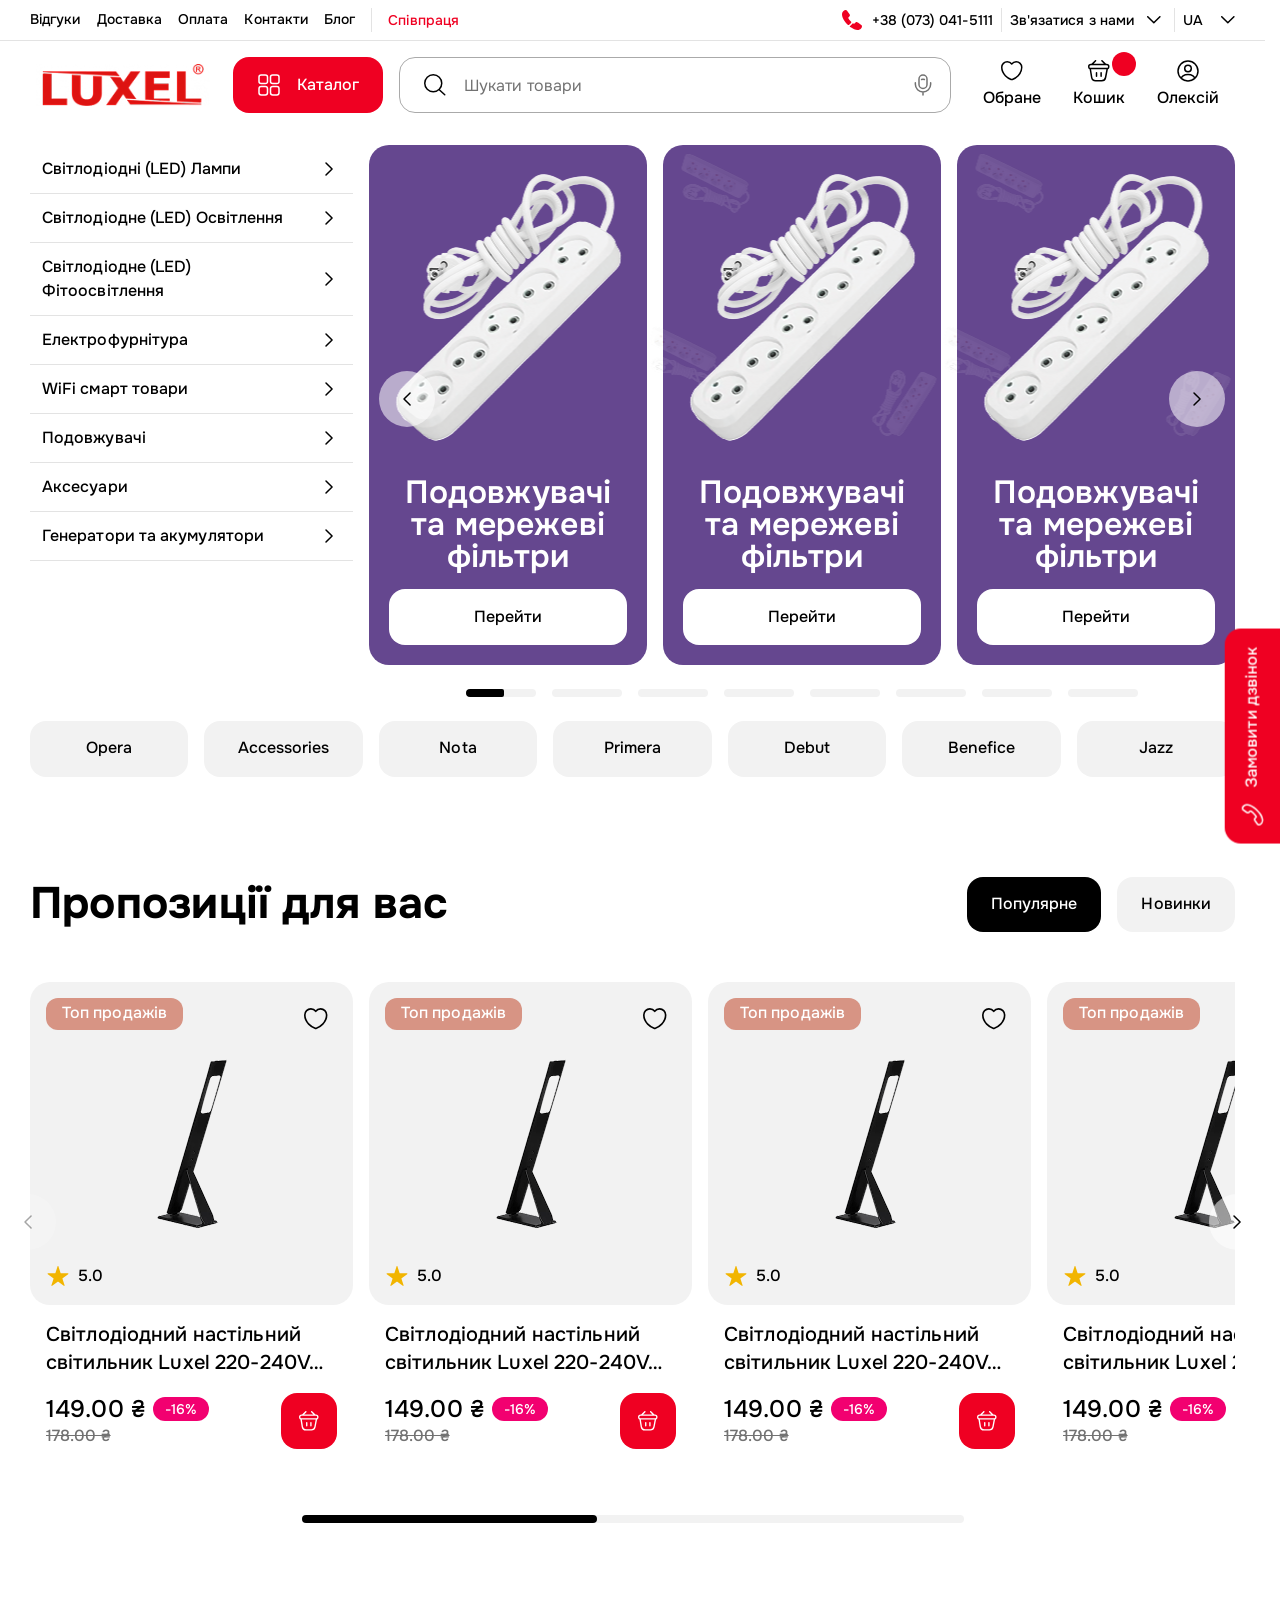
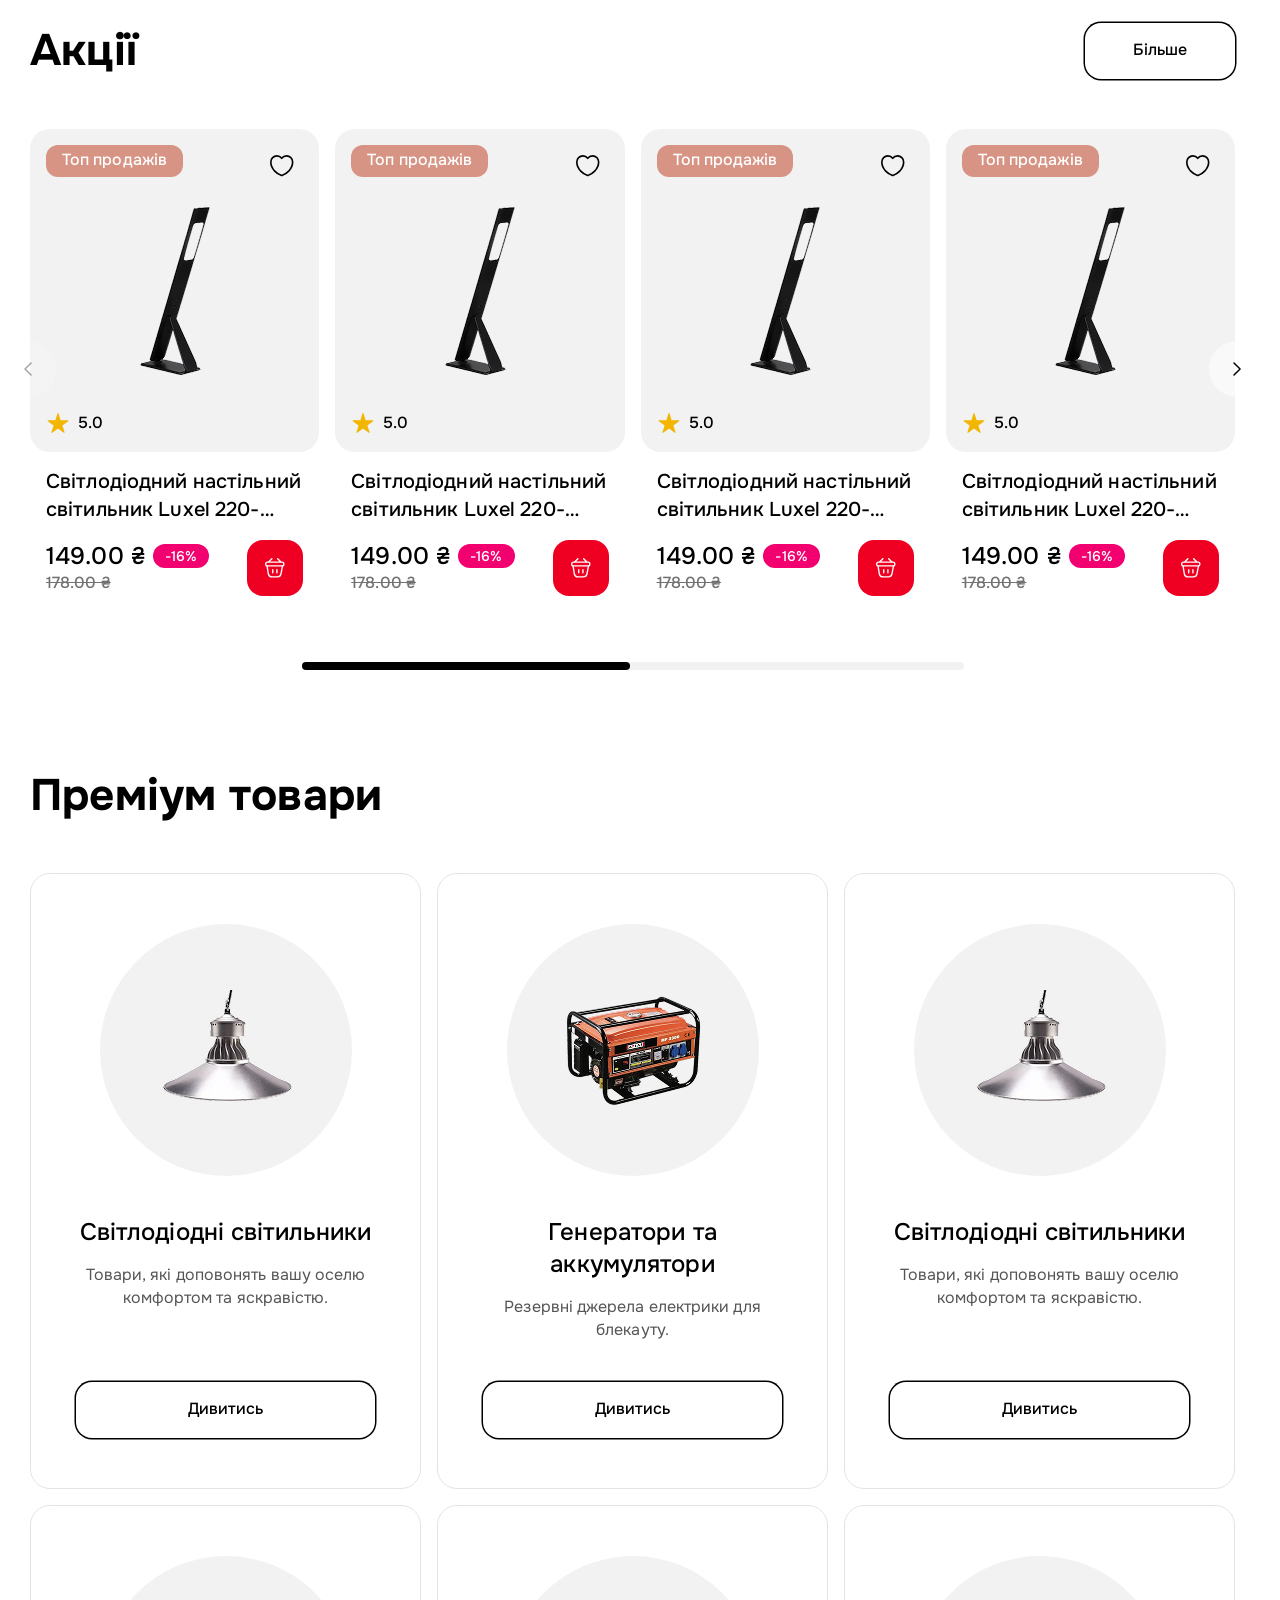
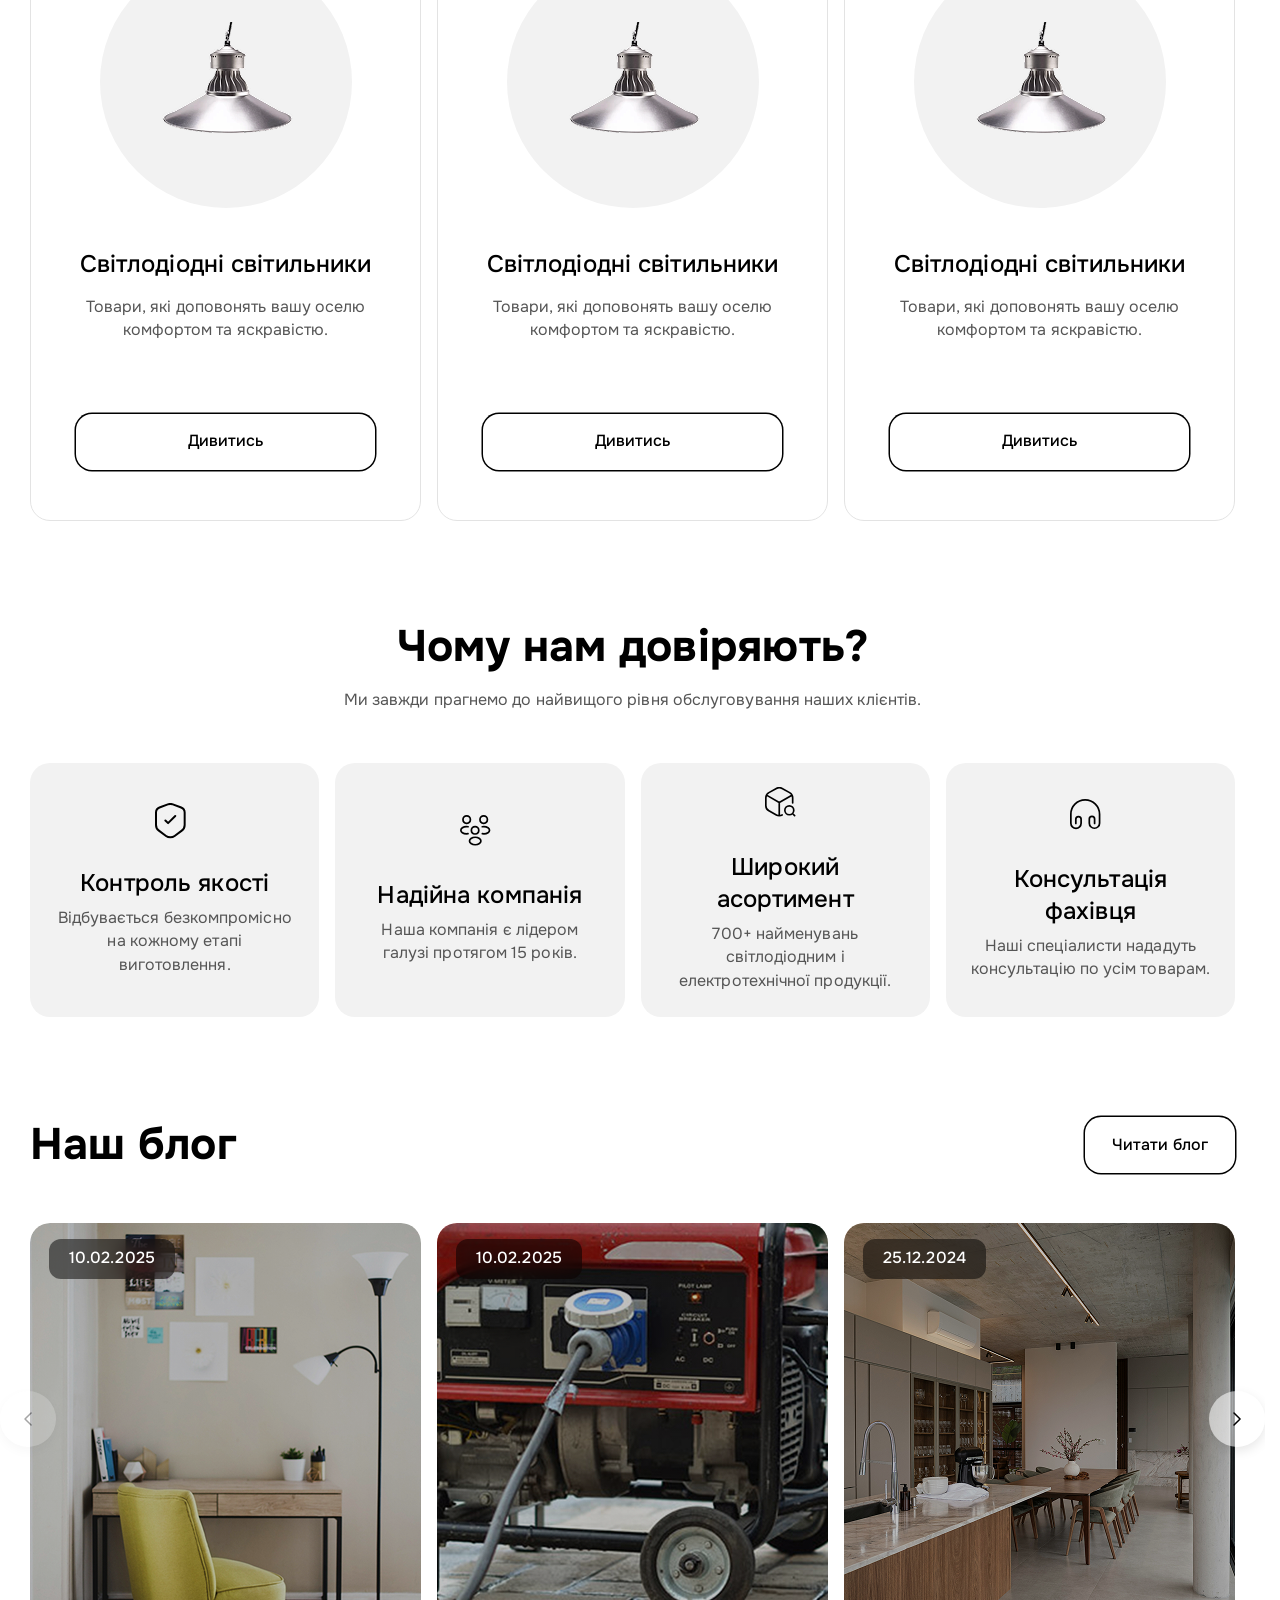
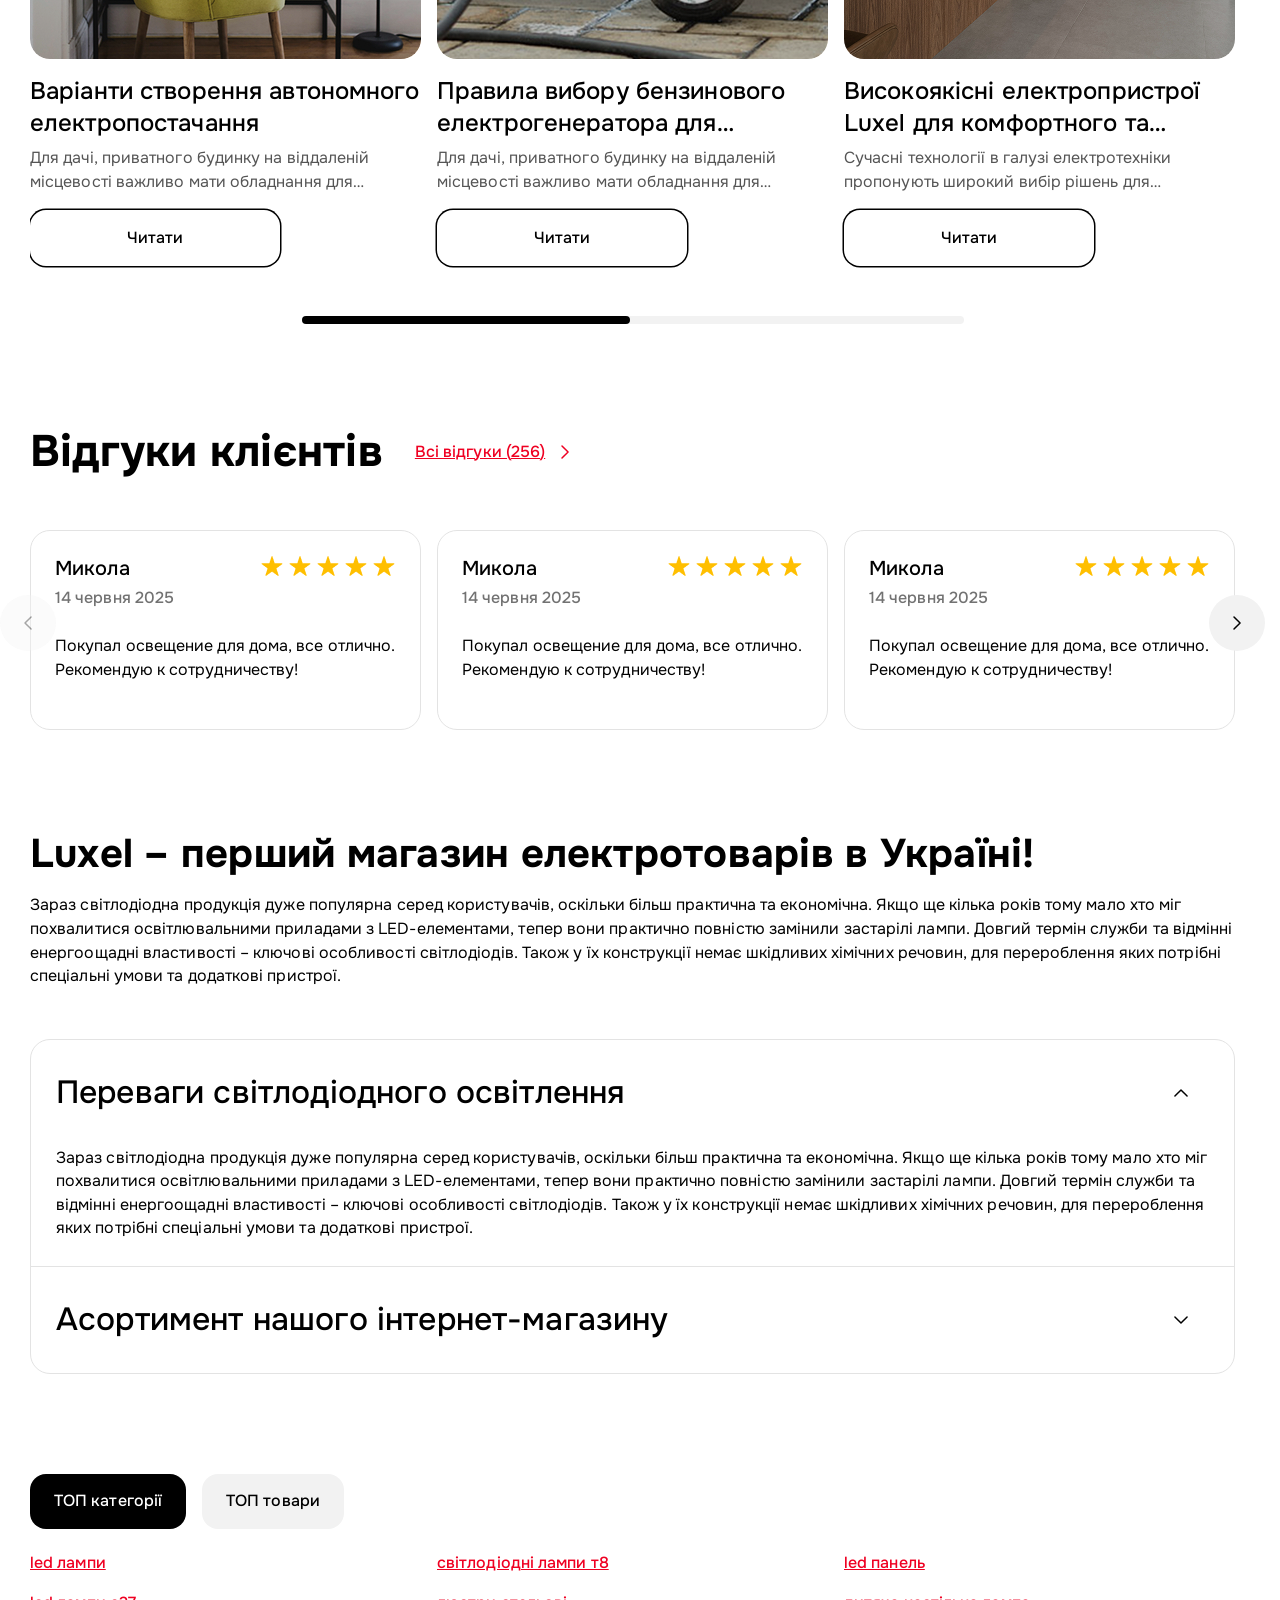
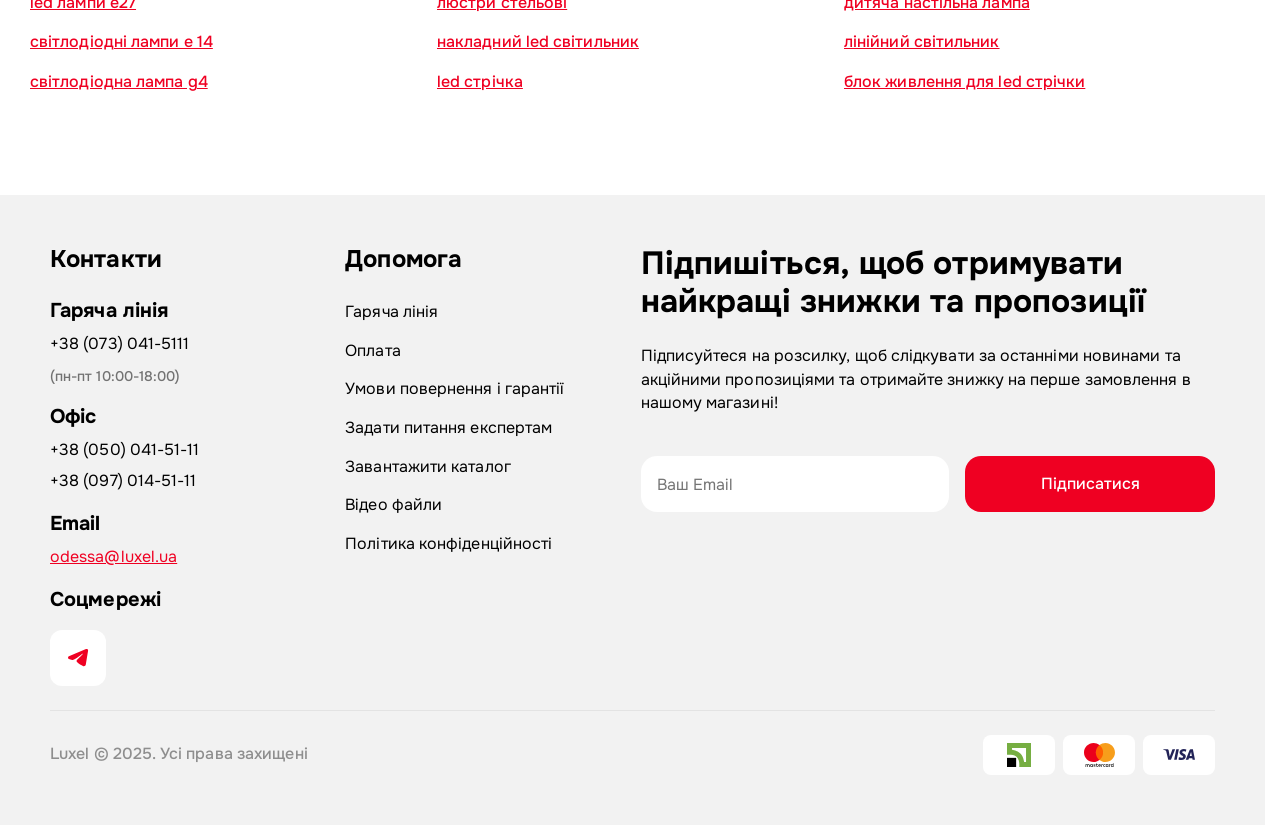
==== commit b92f7250: "fix" ====
--- a/index.html
+++ b/index.html
@@ -147,6 +147,7 @@
           <button class="header__body-btn-nav-box" data-menu="cart">
             <img src="icons/icon2.svg" width="24" height="24" alt="">
             <span class="header__body-btn-nav-text visible-desktop">Кошик</span>
+            <span class="bascet-value"></span>
           </button>
           <button class="header__body-btn-nav-box" data-menu="account">
             <img src="icons/icon3.svg" width="24" height="24" alt="">
@@ -1118,36 +1119,6 @@
                 <div class="promotions__slider-slide swiper-slide">
                   <div class="product-card">
                     <a href="/" class="product-card-link">
-                    <div class="product-card-image">
-                      <span class="product-card-badge">Топ продажів</span>
-                      <button class="product-card-popular" aria-label="Додати до обраного">
-                        <img src="icons/icon1.svg" width="24" height="24" alt="">
-                      </button>
-                      <img src="images/offer-image1.png" width="250" height="250" alt="">
-                      <button class="product-card-rating">
-                        <img src="icons/rating-star.svg" width="24" height="24" alt="">
-                        5.0
-                      </button>
-                    </div>
-                    <div class="product-card-content">
-                      <h3 class="product-card-title">Світлодіодний настільний світильник Luxel 220-240V 6W</h3>
-                      <div class="product-card-info">
-                        <div class="product-card-price">
-                          <p class="product-card-value">149.00 ₴</p>
-                          <span class="product-card-subvalue">178.00 ₴</span>
-                        </div>
-                        <span class="product-card-sale">-16%</span>
-                        <button class="product-card-btn-basket red-btn" aria-label="Додати в кошик">
-                          <img src="icons/bascet-white.svg" width="22" height="22" alt="">
-                        </button>
-                      </div>
-                    </div>
-                    </a>
-                  </div>
-                </div>
-                <div class="promotions__slider-slide swiper-slide">
-                  <div class="product-card">
-                    <a href="/" class="product-card-link">
                       <div class="product-card-image">
                         <span class="product-card-badge">Топ продажів</span>
                         <button class="product-card-popular" aria-label="Додати до обраного">
@@ -1355,6 +1326,36 @@
                     </a>
                   </div>
                 </div>
+                <div class="promotions__slider-slide swiper-slide">
+                  <div class="product-card">
+                    <a href="/" class="product-card-link">
+                      <div class="product-card-image">
+                        <span class="product-card-badge">Топ продажів</span>
+                        <button class="product-card-popular" aria-label="Додати до обраного">
+                          <img src="icons/icon1.svg" width="24" height="24" alt="">
+                        </button>
+                        <img src="images/offer-image1.png" width="250" height="250" alt="">
+                        <button class="product-card-rating">
+                          <img src="icons/rating-star.svg" width="24" height="24" alt="">
+                          5.0
+                        </button>
+                      </div>
+                      <div class="product-card-content">
+                        <h3 class="product-card-title">Світлодіодний настільний світильник Luxel 220-240V 6W</h3>
+                        <div class="product-card-info">
+                          <div class="product-card-price">
+                            <p class="product-card-value">149.00 ₴</p>
+                            <span class="product-card-subvalue">178.00 ₴</span>
+                          </div>
+                          <span class="product-card-sale">-16%</span>
+                          <button class="product-card-btn-basket red-btn" aria-label="Додати в кошик">
+                            <img src="icons/bascet-white.svg" width="22" height="22" alt="">
+                          </button>
+                        </div>
+                      </div>
+                    </a>
+                  </div>
+                </div>
               </div>
 
 
@@ -1942,165 +1943,165 @@
   </main>
 
 
-    <footer class="footer">
-        <div class="footer__inner container">
-            <div class="footer__logo">
-                <a href="/" class="footer__logo-link">
-                    <img src="images/black-logo.png" width="150" height="34" alt="Luxel footer logo">
-                </a>
-            </div>
-            <div class="footer__content">
-                <div class="footer__content-box">
-                    <div class="footer__content-col">
-                        <h3 class="footer__content-col-title">Контакти</h3>
-                        <div class="footer__content-col-contact">
-                            <h4>Гаряча лінія</h4>
-                            <div class="footer__content-col-contact-row">
-                                <a href="tel:+380730415111">+38 (073) 041-5111</a>
-                                <span class="footer__content-col-contact-grafic">(пн-пт 10:00-18:00)</span>
-                            </div>
-                        </div>
-                        <div class="footer__content-col-contact">
-                            <h4>Офіс</h4>
-                            <a href="tel:+380500415111">+38 (050) 041-51-11</a>
-                            <a href="tel:+380970145111">+38 (097) 014-51-11</a>
-                        </div>
-                        <div class="footer__content-col-contact footer__content-col-contact--email">
-                            <h4>Email</h4>
-                            <a href="mailto:odessa@luxel.ua">odessa@luxel.ua</a>
-                        </div>
-                        <div class="footer__accordion">
-                            <div class="footer__accordion-item">
-                                <h3 class="footer__accordion-header">
-                                    <button class="footer__accordion-button" type="button" aria-expanded="false"
-                                        aria-controls="accordion-panel-1">
-                                        <span class="footer__accordion-title">Про компанію</span>
-                                        <span class="footer__accordion-icon" aria-hidden="true">
-                                            <img src="icons/accardion-arrow.svg" width="24" height="24" alt="">
-                                        </span>
-                                    </button>
-                                </h3>
-                                <div class="footer__accordion-panel" id="accordion-panel-1" role="region"
-                                    aria-labelledby="accordion-panel-1">
-                                    <div class="footer__accordion-content">
-                                        <ul class="footer__accordion-list">
-                                            <li class="footer__accordion-list-item">
-                                                <a href="#" class="footer__accordion-link">Доставка</a>
-                                            </li>
-                                            <li class="footer__accordion-list-item">
-                                                <a href="#" class="footer__accordion-link">Оплата</a>
-                                            </li>
-                                            <li class="footer__accordion-list-item">
-                                                <a href="#" class="footer__accordion-link">Умови повернення і
-                                                    гарантії</a>
-                                            </li>
-                                            <li class="footer__accordion-list-item">
-                                                <a href="#" class="footer__accordion-link">Задати питання експертам</a>
-                                            </li>
-                                            <li class="footer__accordion-list-item">
-                                                <a href="#" class="footer__accordion-link">Завантажити каталог</a>
-                                            </li>
-                                            </li>
-                                            <li class="footer__accordion-list-item">
-                                                <a href="#" class="footer__accordion-link">Вiдео файли</a>
-                                            </li>
-                                            <li class="footer__accordion-list-item">
-                                                <a href="#" class="footer__accordion-link">Політика конфіденційності</a>
-                                            </li>
-                                        </ul>
-                                    </div>
-                                </div>
-                            </div>
-
-                            <div class="footer__accordion-item">
-                                <h3 class="footer__accordion-header">
-                                    <button class="footer__accordion-button" type="button" aria-expanded="false"
-                                        aria-controls="accordion-panel-2">
-                                        <span class="footer__accordion-title">Послуги</span>
-                                        <span class="footer__accordion-icon" aria-hidden="true">
-                                            <img src="icons/accardion-arrow.svg" width="24" height="24" alt="">
-                                        </span>
-                                    </button>
-                                </h3>
-                                <div class="footer__accordion-panel" id="accordion-panel-2" role="region"
-                                    aria-labelledby="accordion-panel-2">
-                                    <div class="footer__accordion-content">
-                                        <ul class="footer__accordion-list">
-                                            <li class="footer__accordion-list-item">
-                                                <a href="#" class="footer__accordion-link">Консультації</a>
-                                            </li>
-                                            <li class="footer__accordion-list-item">
-                                                <a href="#" class="footer__accordion-link">Розробка</a>
-                                            </li>
-                                            <li class="footer__accordion-list-item">
-                                                <a href="#" class="footer__accordion-link">Підтримка</a>
-                                            </li>
-                                        </ul>
-                                    </div>
-                                </div>
-                            </div>
-                        </div>
-                        <div class="footer__content-col-contact footer__content-col-contact--social">
-                            <h4>Соцмережі</h4>
-                            <a href="https://t.me/yourchannel" target="_blank" aria-label="Телеграм">
-                                <img src="icons/tg-red.svg" width="21" height="18" alt="">
-                            </a>
-                        </div>
-                    </div>
-                    <div class="footer__content-col footer__content-col--descktop">
-                        <h3 class="footer__content-col-title">Допомога</h3>
-                        <ul class="footer__content-list">
-                            <li class="footer__content-item">
-                                <a href="" class="footer__content-link">Гаряча лінія</a>
-                            </li>
-                            <li class="footer__content-item">
-                                <a href="" class="footer__content-link">Оплата</a>
-                            </li>
-                            <li class="footer__content-item">
-                                <a href="" class="footer__content-link">Умови повернення і гарантії</a>
-                            </li>
-                            <li class="footer__content-item">
-                                <a href="" class="footer__content-link">Задати питання експертам</a>
-                            </li>
-                            <li class="footer__content-item">
-                                <a href="" class="footer__content-link">Завантажити каталог</a>
-                            </li>
-                            <li class="footer__content-item">
-                                <a href="" class="footer__content-link">Вiдео файли</a>
-                            </li>
-                            <li class="footer__content-item">
-                                <a href="" class="footer__content-link">Політика конфіденційності</a>
-                            </li>
-                        </ul>
-                    </div>
-                </div>
-                <div class="footer__content-help">
-                    <h3>Підпишіться, щоб отримувати найкращі знижки та пропозиції</h3>
-                    <p>Підписуйтеся на розсилку, щоб слідкувати за останніми новинами та акційними пропозиціями та
-                        отримайте
-                        знижку на перше замовлення в нашому магазині! </p>
-                    <form action="" class="footer-form">
-                        <input type="email" name="eamil" id="footerEmail" placeholder="Ваш Email" required>
-                        <button type="submit" class="footer-btn red-btn">Підписатися</button>
-                    </form>
-                </div>
-            </div>
-            <div class="footer__bottom">
-                <p class="footer__bottom-copiright">Luxel © 2025. Усі права захищені</p>
-                <ul class="footer__bottom-list">
-                    <li class="footer__bottom-item">
-                        <img src="icons/bank1.svg" width="22" height="22" alt="">
-                    </li>
-                    <li class="footer__bottom-item">
-                        <img src="icons/bank2.svg" width="22" height="22" alt="">
-                    </li>
-                    <li class="footer__bottom-item">
-                        <img src="icons/bank3.svg" width="22" height="22" alt="">
-                    </li>
-                </ul>
-            </div>
-        </div>
-    </footer>
+  <footer class="footer">
+    <div class="footer__inner container">
+      <div class="footer__logo">
+        <a href="/" class="footer__logo-link">
+          <img src="images/black-logo.png" width="150" height="34" alt="Luxel footer logo">
+        </a>
+      </div>
+      <div class="footer__content">
+        <div class="footer__content-box">
+          <div class="footer__content-col">
+            <h3 class="footer__content-col-title">Контакти</h3>
+            <div class="footer__content-col-contact">
+              <h4>Гаряча лінія</h4>
+              <div class="footer__content-col-contact-row">
+                <a href="tel:+380730415111">+38 (073) 041-5111</a>
+                <span class="footer__content-col-contact-grafic">(пн-пт 10:00-18:00)</span>
+              </div>
+            </div>
+            <div class="footer__content-col-contact">
+              <h4>Офіс</h4>
+              <a href="tel:+380500415111">+38 (050) 041-51-11</a>
+              <a href="tel:+380970145111">+38 (097) 014-51-11</a>
+            </div>
+            <div class="footer__content-col-contact footer__content-col-contact--email">
+              <h4>Email</h4>
+              <a href="mailto:odessa@luxel.ua">odessa@luxel.ua</a>
+            </div>
+            <div class="footer__accordion">
+              <div class="footer__accordion-item">
+                <h3 class="footer__accordion-header">
+                  <button class="footer__accordion-button" type="button" aria-expanded="false"
+                    aria-controls="accordion-panel-1">
+                    <span class="footer__accordion-title">Про компанію</span>
+                    <span class="footer__accordion-icon" aria-hidden="true">
+                      <img src="icons/accardion-arrow.svg" width="24" height="24" alt="">
+                    </span>
+                  </button>
+                </h3>
+                <div class="footer__accordion-panel" id="accordion-panel-1" role="region"
+                  aria-labelledby="accordion-panel-1">
+                  <div class="footer__accordion-content">
+                    <ul class="footer__accordion-list">
+                      <li class="footer__accordion-list-item">
+                        <a href="#" class="footer__accordion-link">Доставка</a>
+                      </li>
+                      <li class="footer__accordion-list-item">
+                        <a href="#" class="footer__accordion-link">Оплата</a>
+                      </li>
+                      <li class="footer__accordion-list-item">
+                        <a href="#" class="footer__accordion-link">Умови повернення і
+                          гарантії</a>
+                      </li>
+                      <li class="footer__accordion-list-item">
+                        <a href="#" class="footer__accordion-link">Задати питання експертам</a>
+                      </li>
+                      <li class="footer__accordion-list-item">
+                        <a href="#" class="footer__accordion-link">Завантажити каталог</a>
+                      </li>
+                      </li>
+                      <li class="footer__accordion-list-item">
+                        <a href="#" class="footer__accordion-link">Вiдео файли</a>
+                      </li>
+                      <li class="footer__accordion-list-item">
+                        <a href="#" class="footer__accordion-link">Політика конфіденційності</a>
+                      </li>
+                    </ul>
+                  </div>
+                </div>
+              </div>
+
+              <div class="footer__accordion-item">
+                <h3 class="footer__accordion-header">
+                  <button class="footer__accordion-button" type="button" aria-expanded="false"
+                    aria-controls="accordion-panel-2">
+                    <span class="footer__accordion-title">Послуги</span>
+                    <span class="footer__accordion-icon" aria-hidden="true">
+                      <img src="icons/accardion-arrow.svg" width="24" height="24" alt="">
+                    </span>
+                  </button>
+                </h3>
+                <div class="footer__accordion-panel" id="accordion-panel-2" role="region"
+                  aria-labelledby="accordion-panel-2">
+                  <div class="footer__accordion-content">
+                    <ul class="footer__accordion-list">
+                      <li class="footer__accordion-list-item">
+                        <a href="#" class="footer__accordion-link">Консультації</a>
+                      </li>
+                      <li class="footer__accordion-list-item">
+                        <a href="#" class="footer__accordion-link">Розробка</a>
+                      </li>
+                      <li class="footer__accordion-list-item">
+                        <a href="#" class="footer__accordion-link">Підтримка</a>
+                      </li>
+                    </ul>
+                  </div>
+                </div>
+              </div>
+            </div>
+            <div class="footer__content-col-contact footer__content-col-contact--social">
+              <h4>Соцмережі</h4>
+              <a href="https://t.me/yourchannel" target="_blank" aria-label="Телеграм">
+                <img src="icons/tg-red.svg" width="21" height="18" alt="">
+              </a>
+            </div>
+          </div>
+          <div class="footer__content-col footer__content-col--descktop">
+            <h3 class="footer__content-col-title">Допомога</h3>
+            <ul class="footer__content-list">
+              <li class="footer__content-item">
+                <a href="" class="footer__content-link">Гаряча лінія</a>
+              </li>
+              <li class="footer__content-item">
+                <a href="" class="footer__content-link">Оплата</a>
+              </li>
+              <li class="footer__content-item">
+                <a href="" class="footer__content-link">Умови повернення і гарантії</a>
+              </li>
+              <li class="footer__content-item">
+                <a href="" class="footer__content-link">Задати питання експертам</a>
+              </li>
+              <li class="footer__content-item">
+                <a href="" class="footer__content-link">Завантажити каталог</a>
+              </li>
+              <li class="footer__content-item">
+                <a href="" class="footer__content-link">Вiдео файли</a>
+              </li>
+              <li class="footer__content-item">
+                <a href="" class="footer__content-link">Політика конфіденційності</a>
+              </li>
+            </ul>
+          </div>
+        </div>
+        <div class="footer__content-help">
+          <h3>Підпишіться, щоб отримувати найкращі знижки та пропозиції</h3>
+          <p>Підписуйтеся на розсилку, щоб слідкувати за останніми новинами та акційними пропозиціями та
+            отримайте
+            знижку на перше замовлення в нашому магазині! </p>
+          <form action="" class="footer-form">
+            <input type="email" name="eamil" id="footerEmail" placeholder="Ваш Email" required>
+            <button type="submit" class="footer-btn red-btn">Підписатися</button>
+          </form>
+        </div>
+      </div>
+      <div class="footer__bottom">
+        <p class="footer__bottom-copiright">Luxel © 2025. Усі права захищені</p>
+        <ul class="footer__bottom-list">
+          <li class="footer__bottom-item">
+            <img src="icons/bank1.svg" width="22" height="22" alt="">
+          </li>
+          <li class="footer__bottom-item">
+            <img src="icons/bank2.svg" width="22" height="22" alt="">
+          </li>
+          <li class="footer__bottom-item">
+            <img src="icons/bank3.svg" width="22" height="22" alt="">
+          </li>
+        </ul>
+      </div>
+    </div>
+  </footer>
 
 
 
@@ -2196,6 +2197,7 @@
     </div>
     <div class="mobile-nav__item">
       <button type="button" data-menu="cart">
+        <span class="bascet-value"></span>
         <img src="icons/icon2.svg" width="24" height="24" alt="">
         Кошик
       </button>
@@ -2468,94 +2470,83 @@
     </ul>
   </div>
 
-  <!-- Меню Кошик -->
-  <div class="slide-menu" id="cart-menu">
-    <div class="slide-menu__header">
-      <div class="slide-menu__title">Кошик</div>
-      <button class="slide-menu__close" data-close="cart-menu">&times;</button>
+
+
+    <!-- Меню Обране -->
+    <div class="slide-menu" id="favorites-menu">
+      <div class="slide-menu__header">
+        <div class="slide-menu__title">Обране</div>
+        <button class="slide-menu__close" data-close="favorites-menu">&times;</button>
+      </div>
+      <div class="slide-menu__content">
+        <div style="padding: 20px; text-align: center; color: #999;">
+          <p>Немає обраних товарів</p>
+        </div>
+      </div>
     </div>
-    <div class="slide-menu__content">
-      <div style="padding: 20px; text-align: center; color: #999;">
-        <p>Ваш кошик порожній</p>
+
+    <!-- Меню Аккаунт -->
+    <div class="slide-menu" id="account-menu">
+      <div class="slide-menu__header">
+        <div class="slide-menu__title">Аккаунт</div>
+        <button class="slide-menu__close" data-close="account-menu">&times;</button>
+      </div>
+      <div class="slide-menu__content">
+        <ul class="menu-list">
+          <li class="menu-list__item">
+            <a href="#" class="menu-list__link">Профіль</a>
+          </li>
+          <li class="menu-list__item">
+            <a href="#" class="menu-list__link">Мої замовлення</a>
+          </li>
+          <li class="menu-list__item">
+            <a href="#" class="menu-list__link">Адреси доставки</a>
+          </li>
+          <li class="menu-list__item">
+            <a href="#" class="menu-list__link">Налаштування</a>
+          </li>
+          <li class="menu-list__item">
+            <a href="#" class="menu-list__link">Вийти</a>
+          </li>
+        </ul>
       </div>
     </div>
-  </div>
-
-  <!-- Меню Обране -->
-  <div class="slide-menu" id="favorites-menu">
-    <div class="slide-menu__header">
-      <div class="slide-menu__title">Обране</div>
-      <button class="slide-menu__close" data-close="favorites-menu">&times;</button>
-    </div>
-    <div class="slide-menu__content">
-      <div style="padding: 20px; text-align: center; color: #999;">
-        <p>Немає обраних товарів</p>
-      </div>
-    </div>
-  </div>
-
-  <!-- Меню Аккаунт -->
-  <div class="slide-menu" id="account-menu">
-    <div class="slide-menu__header">
-      <div class="slide-menu__title">Аккаунт</div>
-      <button class="slide-menu__close" data-close="account-menu">&times;</button>
-    </div>
-    <div class="slide-menu__content">
-      <ul class="menu-list">
-        <li class="menu-list__item">
-          <a href="#" class="menu-list__link">Профіль</a>
+
+
+    <div class="sort-popup" id="sortPopup">
+      <div class="sort-popup__header">
+        <h3 class="sort-popup__title">Сортувати</h3>
+        <button class="sort-popup__close">
+          <img src="icons/close-black.svg" width="13" height="13" alt="">
+        </button>
+      </div>
+      <ul class="sort-popup__list">
+        <li class="sort-popup__item">
+          <label class="sort-popup__label">
+            <span class="sort-popup__text">За популярністю</span>
+            <input type="radio" name="sort" value="popularity" class="sort-popup__radio" checked>
+          </label>
         </li>
-        <li class="menu-list__item">
-          <a href="#" class="menu-list__link">Мої замовлення</a>
+        <li class="sort-popup__item">
+          <label class="sort-popup__label">
+            <span class="sort-popup__text">Від дешевших</span>
+            <input type="radio" name="sort" value="price-asc" class="sort-popup__radio">
+          </label>
         </li>
-        <li class="menu-list__item">
-          <a href="#" class="menu-list__link">Адреси доставки</a>
+        <li class="sort-popup__item">
+          <label class="sort-popup__label">
+            <span class="sort-popup__text">Від дорожчих</span>
+            <input type="radio" name="sort" value="price-desc" class="sort-popup__radio">
+          </label>
         </li>
-        <li class="menu-list__item">
-          <a href="#" class="menu-list__link">Налаштування</a>
-        </li>
-        <li class="menu-list__item">
-          <a href="#" class="menu-list__link">Вийти</a>
+        <li class="sort-popup__item">
+          <label class="sort-popup__label">
+            <span class="sort-popup__text">Спочатку зі знижками</span>
+            <input type="radio" name="sort" value="discount" class="sort-popup__radio">
+          </label>
         </li>
       </ul>
     </div>
-  </div>
-
-
-  <div class="sort-popup" id="sortPopup">
-    <div class="sort-popup__header">
-      <h3 class="sort-popup__title">Сортувати</h3>
-      <button class="sort-popup__close">
-        <img src="icons/close-black.svg" width="13" height="13" alt="">
-      </button>
-    </div>
-    <ul class="sort-popup__list">
-      <li class="sort-popup__item">
-        <label class="sort-popup__label">
-          <span class="sort-popup__text">За популярністю</span>
-          <input type="radio" name="sort" value="popularity" class="sort-popup__radio" checked>
-        </label>
-      </li>
-      <li class="sort-popup__item">
-        <label class="sort-popup__label">
-          <span class="sort-popup__text">Від дешевших</span>
-          <input type="radio" name="sort" value="price-asc" class="sort-popup__radio">
-        </label>
-      </li>
-      <li class="sort-popup__item">
-        <label class="sort-popup__label">
-          <span class="sort-popup__text">Від дорожчих</span>
-          <input type="radio" name="sort" value="price-desc" class="sort-popup__radio">
-        </label>
-      </li>
-      <li class="sort-popup__item">
-        <label class="sort-popup__label">
-          <span class="sort-popup__text">Спочатку зі знижками</span>
-          <input type="radio" name="sort" value="discount" class="sort-popup__radio">
-        </label>
-      </li>
-    </ul>
-  </div>
 
 </body>
 
--- a/styles/main.css
+++ b/styles/main.css
@@ -1040,6 +1040,13 @@
   border-radius: 12px;
   background: var(--color-light);
 }
+@media (max-width: 768px) {
+  .f-thumbs__slide {
+    width: 44px !important;
+    height: 44px !important;
+    padding: 6px !important;
+  }
+}
 
 .f-thumbs.is-horizontal .f-thumbs__track {
   justify-content: center;
@@ -1647,6 +1654,7 @@
   flex: 1 0 0;
   background: transparent;
   border: none;
+  position: relative;
 }
 .header__body-btn-nav-box img {
   width: 24px;
@@ -1742,6 +1750,13 @@
     width: 100%;
     border-radius: 12px;
   }
+}
+@media (width <= 63.99875rem) and (max-width: 1024px) {
+  .header__body-search-mobile {
+    padding-bottom: 12px;
+  }
+}
+@media (width <= 63.99875rem) {
   .header__body-search-mobile .header__body-btn-search {
     display: block;
     height: auto;
@@ -1769,11 +1784,23 @@
     display: flex;
     justify-content: space-between;
     border-top: var(--border);
-    z-index: 100;
+    z-index: 101;
   }
 }
 .mobile-nav__item {
   flex: 1 1 auto;
+  display: flex;
+  align-items: center;
+  justify-content: center;
+}
+.mobile-nav__item.active {
+  background: rgba(227, 0, 11, 0.05);
+}
+.mobile-nav__item.active button {
+  color: var(--color-red);
+}
+.mobile-nav__item.active button img {
+  filter: brightness(0) saturate(100%) invert(14%) sepia(75%) saturate(7276%) hue-rotate(346deg) brightness(90%) contrast(110%);
 }
 .mobile-nav__item button {
   background: transparent;
@@ -1783,10 +1810,11 @@
   flex-direction: column;
   align-items: center;
   gap: 8px;
-  width: 100%;
+  width: max-content;
   text-align: center;
   font-size: 12px;
   line-height: 16px;
+  position: relative;
 }
 .mobile-nav__item button img {
   width: 24px;
@@ -2198,6 +2226,30 @@
   font-size: 12px;
   font-weight: 500;
   line-height: 16px;
+}
+
+.bascet-value {
+  position: absolute;
+  top: -5px;
+  right: 5px;
+  display: flex;
+  align-items: center;
+  justify-content: center;
+  width: 24px;
+  height: 24px;
+  background: var(--color-red);
+  font-size: 12px;
+  color: var(--color-light);
+  border-radius: 1000px;
+  z-index: 2;
+}
+@media (max-width: 1024px) {
+  .bascet-value {
+    width: 16px;
+    height: 16px;
+    top: 4px;
+    right: 0px;
+  }
 }
 
 .menu__container {
@@ -2749,7 +2801,11 @@
 
 #successModal,
 #successModal2,
-#successModal3 {
+#successModal3,
+#successModal4,
+#successModal5,
+#successModal6,
+#successModal7 {
   width: 662px;
   height: max-content;
   padding: 20px;
@@ -2762,7 +2818,11 @@
 @media (width <= 63.99875rem) {
   #successModal,
   #successModal2,
-  #successModal3 {
+  #successModal3,
+  #successModal4,
+  #successModal5,
+  #successModal6,
+  #successModal7 {
     max-width: 351px;
     width: 100%;
     height: max-content;
@@ -2773,7 +2833,11 @@
 }
 #successModal .modal__content,
 #successModal2 .modal__content,
-#successModal3 .modal__content {
+#successModal3 .modal__content,
+#successModal4 .modal__content,
+#successModal5 .modal__content,
+#successModal6 .modal__content,
+#successModal7 .modal__content {
   padding: 0;
   display: flex;
   justify-content: flex-start;
@@ -2790,14 +2854,22 @@
 @media (width <= 63.99875rem) {
   #successModal .modal__content,
   #successModal2 .modal__content,
-  #successModal3 .modal__content {
+  #successModal3 .modal__content,
+  #successModal4 .modal__content,
+  #successModal5 .modal__content,
+  #successModal6 .modal__content,
+  #successModal7 .modal__content {
     position: static;
     transform: none;
   }
 }
 #successModal img,
 #successModal2 img,
-#successModal3 img {
+#successModal3 img,
+#successModal4 img,
+#successModal5 img,
+#successModal6 img,
+#successModal7 img {
   width: 40px;
   height: 40px;
   flex-shrink: 0;
@@ -2805,7 +2877,11 @@
 @media (width <= 63.99875rem) {
   #successModal img,
   #successModal2 img,
-  #successModal3 img {
+  #successModal3 img,
+  #successModal4 img,
+  #successModal5 img,
+  #successModal6 img,
+  #successModal7 img {
     width: 24px;
     height: 24px;
     flex-shrink: 0;
@@ -2813,7 +2889,11 @@
 }
 #successModal p,
 #successModal2 p,
-#successModal3 p {
+#successModal3 p,
+#successModal4 p,
+#successModal5 p,
+#successModal6 p,
+#successModal7 p {
   color: #005600;
   font-size: 16px;
   font-weight: 400;
@@ -2824,7 +2904,11 @@
 @media (width <= 63.99875rem) {
   #successModal p,
   #successModal2 p,
-  #successModal3 p {
+  #successModal3 p,
+  #successModal4 p,
+  #successModal5 p,
+  #successModal6 p,
+  #successModal7 p {
     font-size: 12px;
     font-style: normal;
     font-weight: 500;
@@ -3121,9 +3205,11 @@
   }
   #cartModal .modal__content {
     bottom: 0;
+    top: auto;
     transform: translate(-50%, 0);
     padding: 24px 24px 50px 24px;
     border-radius: 16px 16px 0 0;
+    box-shadow: none;
   }
   #cartModal .modal__content-body-content {
     gap: 12px;
@@ -3222,7 +3308,7 @@
     padding: 10px;
   }
   #specsModal .modal__close img {
-    content: url(../../icons/accardion-arrow.svg);
+    content: url(../icons/accardion-arrow.svg);
     width: 24px;
     height: 24px;
     flex-shrink: 0;
@@ -3241,6 +3327,1335 @@
   }
 }
 
+#reviewsModal {
+  display: flex;
+  height: 100%;
+  transform: translateX(100%);
+  transition-duration: var(--transition-duration);
+  padding: 0;
+}
+#reviewsModal.active {
+  transform: translateX(0);
+}
+#reviewsModal .modal__content {
+  margin: 0;
+  max-height: 100dvh;
+  height: 100%;
+  max-width: 599px;
+  border-radius: 0;
+  width: 100%;
+}
+#reviewsModal .modal__content-header {
+  margin-bottom: 8px;
+}
+#reviewsModal .modal__text {
+  color: var(--color-gray-label);
+  margin-bottom: 24px;
+}
+#reviewsModal .reviews-summary {
+  display: flex;
+  gap: 16px;
+  align-items: center;
+  padding-bottom: 16px;
+  border-bottom: var(--border);
+  margin-bottom: 16px;
+}
+#reviewsModal .reviews-summary__image {
+  display: flex;
+  width: 85px;
+  height: 85px;
+  justify-content: center;
+  align-items: center;
+  aspect-ratio: 1/1;
+  border-radius: 12px;
+  background: var(--color-gray-primary);
+}
+#reviewsModal .reviews-summary__content {
+  display: flex;
+  flex-direction: column;
+  gap: 8px;
+}
+#reviewsModal .reviews-summary__content .reviews-summary__content-star {
+  display: flex;
+  align-items: center;
+  gap: 4px;
+  align-self: stretch;
+}
+#reviewsModal .reviews-summary__content .reviews-summary__content-star span {
+  font-weight: var(--font-weight-bold);
+  font-size: 24px;
+}
+#reviewsModal .reviews-summary__content > span {
+  display: inline;
+  color: #AAA;
+  gap: 5px;
+}
+#reviewsModal .reviews-summary__content > span strong {
+  font-weight: var(--font-weight-medium);
+  color: var(--color-dark);
+}
+#reviewsModal .filter-tabs {
+  display: flex;
+  align-items: center;
+  gap: 8px;
+  margin-bottom: 16px;
+}
+@media (max-width: 768px) {
+  #reviewsModal .filter-tabs {
+    padding: 16px 12px 0 12px;
+    border-top: 8px solid var(--color-gray-primary);
+    width: calc(100% + 24px);
+    margin-left: -12px;
+  }
+}
+#reviewsModal .filter-tabs .filter-tab {
+  padding: 8px 16px;
+  border-radius: 12px;
+  background: var(--color-gray-primary);
+  border: none;
+  transition-duration: var(--transition-duration);
+}
+#reviewsModal .filter-tabs .filter-tab.active {
+  background: var(--color-dark);
+  color: var(--color-light);
+}
+#reviewsModal .filter-tabs .filter-tab:hover {
+  background: var(--color-dark);
+  color: var(--color-light);
+}
+#reviewsModal .reviews-list__slide {
+  width: 80px !important;
+  height: 104px;
+  border-radius: 8px;
+  overflow: hidden;
+}
+@media (max-width: 768px) {
+  #reviewsModal .reviews-list__slide {
+    width: 72px !important;
+  }
+}
+#reviewsModal .reviews-list__slide img {
+  width: 100%;
+  height: 100%;
+  object-fit: cover;
+}
+#reviewsModal .swiper-button-next,
+#reviewsModal .swiper-button-prev {
+  margin: 0 !important;
+}
+#reviewsModal .swiper-button-next {
+  right: 0;
+}
+#reviewsModal .swiper-button-prev {
+  left: 0;
+}
+#reviewsModal .reviews-list {
+  display: flex;
+  flex-direction: column;
+  gap: 24px;
+}
+#reviewsModal .reviews-list-scroll {
+  max-height: 70vh;
+  overflow: auto;
+  margin-bottom: 24px;
+}
+#reviewsModal .reviews-list__item {
+  padding: 24px;
+  border-radius: 20px;
+  border-radius: 20px;
+  border: 1.5px solid var(--color-gray-light);
+}
+#reviewsModal .reviews-list__item-autor {
+  display: flex;
+  flex-direction: column;
+  gap: 4px;
+}
+#reviewsModal .reviews-list__item-autor h3 {
+  font-size: 20px;
+  margin: 0;
+}
+#reviewsModal .reviews-list__item-autor time {
+  color: var(--color-gray-label);
+}
+#reviewsModal .reviews-list__item-header {
+  display: flex;
+  justify-content: space-between;
+  gap: 8px;
+  margin-bottom: 16px;
+}
+#reviewsModal .reviews-list__item-header .reviews-list__star {
+  display: flex;
+  height: 40px;
+  padding: 4px 0;
+  justify-content: center;
+  align-items: center;
+  gap: 8px;
+}
+#reviewsModal .reviews-list__item-description {
+  padding-bottom: 16px;
+  border-bottom: var(--border);
+  margin-bottom: 16px;
+}
+@media (max-width: 768px) {
+  #reviewsModal .reviews-list__item-description {
+    border: none;
+    padding: 0;
+  }
+}
+#reviewsModal .reviews-list__item-description p {
+  margin: 0;
+  font-weight: var(--font-weight-regular);
+}
+#reviewsModal .reviews-list__item-description-advantages {
+  padding-bottom: 16px;
+  border-bottom: var(--border);
+  margin-bottom: 16px;
+  display: flex;
+  flex-direction: column;
+  gap: 8px;
+}
+@media (max-width: 768px) {
+  #reviewsModal .reviews-list__item-description-advantages {
+    border: none;
+    padding: 0;
+  }
+}
+#reviewsModal .reviews-list__item-description-advantages p {
+  margin: 0;
+  font-weight: var(--font-weight-regular);
+}
+#reviewsModal .reviews-list__item-description-advantages strong {
+  font-weight: var(--font-weight-medium);
+}
+#reviewsModal .reviews-list__item-description-disadvantages {
+  padding-bottom: 16px;
+  border-bottom: var(--border);
+  margin-bottom: 16px;
+  display: flex;
+  flex-direction: column;
+  gap: 8px;
+}
+@media (max-width: 768px) {
+  #reviewsModal .reviews-list__item-description-disadvantages {
+    border: none;
+    padding: 0;
+  }
+}
+#reviewsModal .reviews-list__item-description-disadvantages p {
+  margin: 0;
+  font-weight: var(--font-weight-regular);
+}
+#reviewsModal .reviews-list__item-description-disadvantages strong {
+  font-weight: var(--font-weight-medium);
+}
+#reviewsModal .reviews-list__item-description-gallery {
+  display: flex;
+  gap: 8px;
+  margin-bottom: 16px;
+  flex-wrap: wrap;
+}
+#reviewsModal .reviews-list__item-description-gallery img {
+  width: 80px;
+  height: 104px;
+  border-radius: 8px;
+  overflow: hidden;
+}
+#reviewsModal .reviews-list__item-description-answer--box {
+  display: flex;
+  gap: 12px;
+}
+#reviewsModal .reviews-list__item-description-answer--logo {
+  display: flex;
+  width: 56px;
+  flex-shrink: 0;
+  height: 56px;
+  justify-content: center;
+  align-items: center;
+  border-radius: 50px;
+  border: 1.5px solid var(--color-gray-light);
+}
+#reviewsModal .reviews-list__item-description-answer--logo img {
+  width: 32px;
+  height: 32px;
+  object-fit: contain;
+}
+#reviewsModal .reviews-list__item-description-answer--content {
+  display: flex;
+  flex-direction: column;
+  gap: 4px;
+}
+#reviewsModal .reviews-list__item-description-answer--content h3 {
+  margin: 0;
+  font-size: 20px;
+  font-weight: var(--font-weight-medium);
+}
+#reviewsModal .reviews-list__item-description-answer--content p {
+  margin: 0;
+  font-weight: var(--font-weight-regular);
+}
+#reviewsModal .reviews-list__item-description-answer-btn {
+  margin: 24px auto 0 auto;
+  display: flex;
+  align-items: center;
+  gap: 8px;
+  width: max-content;
+  color: var(--color-red);
+  background: transparent;
+  border: none;
+  padding: 0;
+}
+#reviewsModal .reviews-list__item-description-answer-btn img {
+  transform: rotate(-90deg);
+  transition-duration: var(--transition-duration);
+}
+#reviewsModal .reviews-list__item-description-answer--box {
+  max-height: 500px;
+  overflow: hidden;
+  transition-duration: var(--transition-duration);
+}
+#reviewsModal .reviews-list__item-description-answer--box.hidden {
+  max-height: 0;
+  overflow: hidden;
+}
+#reviewsModal .reviews-list__item-description-answer--box.hidden + .reviews-list__item-description-answer-btn img {
+  transform: rotate(90deg);
+}
+
+#reviewsModal .reviews-modal-btn-mob {
+  display: none;
+}
+@media (max-width: 768px) {
+  #reviewsModal .modal__content {
+    padding: 12px;
+  }
+  #reviewsModal .reviews-modal-desk {
+    display: none;
+  }
+  #reviewsModal .reviews-modal-btn-mob {
+    display: block;
+    margin-bottom: 16px;
+  }
+  #reviewsModal .modal__content-header {
+    padding-left: 52px;
+    margin-bottom: 0;
+  }
+  #reviewsModal .modal__content-header .modal__title {
+    font-size: 20px;
+    display: -webkit-box;
+    -webkit-box-orient: vertical;
+    -webkit-line-clamp: 2;
+    font-weight: 700;
+    line-height: 24px;
+    letter-spacing: 0.1px;
+    overflow: hidden;
+  }
+  #reviewsModal .modal__text {
+    padding-left: 52px;
+    font-size: 14px;
+    line-height: 18px;
+    margin-bottom: 16px;
+    display: -webkit-box;
+    -webkit-box-orient: vertical;
+    -webkit-line-clamp: 1;
+    overflow: hidden;
+    min-height: 18px;
+    color: var(--color-gray-label);
+  }
+  #reviewsModal .modal__close {
+    position: absolute;
+    top: 12px;
+    left: 12px;
+    width: 44px;
+    height: 44px;
+    padding: 10px;
+  }
+  #reviewsModal .modal__close img {
+    content: url(../icons/accardion-arrow.svg);
+    width: 24px;
+    height: 24px;
+    flex-shrink: 0;
+    aspect-ratio: 1/1;
+    object-fit: contain;
+    transform: rotate(90deg);
+  }
+  #reviewsModal .product-detail__specifications-list .product-detail__specifications-item {
+    padding: 16px 12px;
+    width: calc(100% + 24px);
+    margin-left: -12px;
+    border-bottom: 8px solid var(--color-gray-primary);
+  }
+  #reviewsModal .product-detail__specifications-list-col h2 {
+    font-size: 16px;
+  }
+}
+
+#addReviews {
+  display: flex;
+  height: 100%;
+  transform: translateX(100%);
+  transition-duration: var(--transition-duration);
+  padding: 0;
+}
+#addReviews.active {
+  transform: translateX(0);
+}
+#addReviews .modal__content {
+  margin: 0;
+  max-height: 100dvh;
+  height: 100%;
+  max-width: 599px;
+  border-radius: 0;
+  width: 100%;
+}
+#addReviews .modal__content-header {
+  margin-bottom: 8px;
+}
+#addReviews .modal__text {
+  color: var(--color-gray-label);
+  margin-bottom: 24px;
+}
+#addReviews .modal__header {
+  display: flex;
+  align-items: center;
+  gap: 16px;
+  padding: 13.5px 0;
+  margin-bottom: 30px;
+}
+@media (max-width: 768px) {
+  #addReviews .modal__header {
+    padding: 0;
+  }
+}
+#addReviews .modal__back {
+  background: transparent;
+  border: none;
+  padding: 0;
+  transform: rotate(90deg);
+}
+#addReviews .modal__title {
+  margin: 0;
+  font-size: 24px;
+}
+#addReviews .form-group-star {
+  display: flex;
+  flex-direction: column;
+  gap: 16px;
+}
+#addReviews .form-group {
+  display: flex;
+  flex-direction: column;
+  gap: 8px;
+}
+#addReviews .rating-stars {
+  display: flex;
+  align-items: center;
+  gap: 8px;
+}
+#addReviews .star-btn {
+  display: flex;
+  width: 56px;
+  height: 56px;
+  padding: 10px;
+  justify-content: center;
+  align-items: center;
+  gap: 10px;
+  border-radius: 12px;
+  background: var(--color-gray-primary);
+  border: 1.5px solid transparent;
+}
+#addReviews .star-btn svg path {
+  fill: #aaa;
+}
+#addReviews .star-btn:hover {
+  background: var(--color-light);
+  border: 1.5px solid #FFBF00;
+}
+#addReviews .star-btn:hover svg path {
+  fill: #FFBF00;
+}
+#addReviews .star-btn.active {
+  background: var(--color-light);
+  border: 1.5px solid #FFBF00;
+}
+#addReviews .star-btn.active svg path {
+  fill: #FFBF00;
+}
+#addReviews .file-size-note-error {
+  display: none;
+}
+#addReviews .file-size-note-box {
+  display: flex;
+  flex-direction: column;
+  align-items: center;
+}
+#addReviews .submit-btn {
+  min-height: 56px;
+}
+#addReviews #reviewForm {
+  display: flex;
+  flex-direction: column;
+  gap: 24px;
+}
+#addReviews #reviewForm .textarea-wrapper {
+  display: flex;
+  flex-direction: column;
+  gap: 8px;
+}
+#addReviews #reviewForm .textarea-wrapper .char-counter {
+  display: flex;
+  justify-content: flex-end;
+  color: #aaa;
+}
+#addReviews #reviewForm label span {
+  color: #aaa;
+}
+#addReviews #reviewForm .form-group-row {
+  display: flex;
+  align-items: center;
+  justify-content: space-between;
+  flex-wrap: wrap;
+  gap: 8px;
+}
+#addReviews #reviewForm .form-group-row .upload-label {
+  color: var(--color-red);
+  text-decoration: underline;
+}
+#addReviews #reviewForm .upload-section {
+  position: relative;
+}
+#addReviews #reviewForm .upload-text {
+  color: var(--color-dark);
+}
+#addReviews #reviewForm .image-preview {
+  display: flex;
+  flex-wrap: wrap;
+  gap: 16px;
+}
+#addReviews #reviewForm .preview-item {
+  position: relative;
+  width: 96px;
+  height: 96px;
+  aspect-ratio: 1/1;
+  margin-bottom: 16px;
+}
+#addReviews #reviewForm .preview-item img {
+  border-radius: 16px;
+  overflow: hidden;
+  width: 96px;
+  height: 96px;
+}
+#addReviews #reviewForm .preview-item .remove-image {
+  border-radius: 50px;
+  border: 3px solid #FFF;
+  background: #AAA;
+  position: absolute;
+  right: -8px;
+  top: -8px;
+  display: flex;
+  width: 32px;
+  height: 32px;
+  justify-content: center;
+  align-items: center;
+  z-index: 2;
+  font-size: 30px;
+  color: #fff;
+  font-weight: 400;
+  cursor: pointer;
+}
+#addReviews #reviewForm .upload-btn {
+  height: 56px;
+  margin-bottom: 16px;
+}
+#addReviews #reviewForm .upload-btn svg {
+  fill: transparent;
+}
+#addReviews #reviewForm .file-size-note {
+  color: #aaa;
+  width: 100%;
+  text-align: center;
+}
+#addReviews #reviewForm #fileInput {
+  position: absolute;
+  top: 0;
+  left: 0;
+  width: 100%;
+  height: 56px;
+  opacity: 0;
+}
+#addReviews #reviewForm .upload-section {
+  display: flex;
+  flex-direction: column;
+  margin-bottom: 16px;
+  margin-top: 8px;
+}
+#addReviews #reviewForm .upload-icon {
+  background: transparent;
+}
+#addReviews #reviewForm textarea {
+  height: 152px;
+  border-radius: 16px;
+  background: var(--color-gray-primary);
+  resize: none;
+  padding: 16px;
+  color: var(--color-dark);
+}
+#addReviews #reviewForm textarea::placeholder {
+  color: var(--color-gray-label);
+}
+#addReviews #reviewForm input {
+  height: 56px;
+  padding: 16px;
+  border-radius: 16px;
+  background: var(--color-gray-primary);
+  color: var(--color-dark);
+}
+#addReviews #reviewForm input::placeholder {
+  color: var(--color-gray-label);
+}
+
+.shopping-cart {
+  position: fixed;
+  inset: 0;
+  z-index: 9999;
+  display: none;
+  padding: 24px;
+  align-items: center;
+  justify-content: flex-end;
+  overflow: hidden;
+  display: flex;
+  height: 100%;
+  transform: translateX(100%);
+  transition-duration: var(--transition-duration);
+  padding: 0;
+}
+@media (max-width: 1024px) {
+  .shopping-cart {
+    height: calc(100% - 64px);
+  }
+}
+.shopping-cart.active {
+  transform: translateX(0);
+}
+.shopping-cart .shopping-cart__content {
+  margin: 0;
+  max-height: 100dvh;
+  height: 100%;
+  max-width: 599px;
+  border-radius: 0;
+  width: 100%;
+  background: var(--color-light);
+  padding: 24px;
+  display: flex;
+  flex-direction: column;
+}
+@media (max-width: 768px) {
+  .shopping-cart .shopping-cart__content {
+    padding: 12px;
+  }
+}
+.shopping-cart__header {
+  display: flex;
+  align-items: center;
+  justify-content: space-between;
+  padding-bottom: 24px;
+  gap: 16px;
+}
+@media (max-width: 768px) {
+  .shopping-cart__header {
+    padding: 4px 0 15px 0;
+  }
+}
+.shopping-cart__header h2 {
+  font-size: 24px;
+}
+@media (max-width: 768px) {
+  .shopping-cart__header h2 {
+    font-size: 20px;
+  }
+}
+.shopping-cart__close {
+  background: transparent;
+  border: none;
+  width: 24px;
+  height: 24px;
+  padding: 0;
+  display: flex;
+  align-items: center;
+  justify-content: center;
+}
+.shopping-cart__body {
+  height: calc(100% - 52px);
+}
+.shopping-cart-empty {
+  height: calc(100% - 53px);
+  display: flex;
+  flex-direction: column;
+  align-items: center;
+  justify-content: center;
+  display: none;
+}
+.shopping-cart-empty h3 {
+  margin: 0 0 8px 0;
+  font-size: 24px;
+}
+.shopping-cart-empty p {
+  margin: 0 0 24px 0;
+}
+.shopping-cart-empty-btn {
+  max-width: 350px;
+  width: 100%;
+  height: 56px;
+}
+.shopping-cart .shopping-cart-product {
+  display: flex;
+  height: 100%;
+  flex-direction: column;
+  justify-content: space-between;
+}
+.shopping-cart-product-list {
+  display: flex;
+  flex-direction: column;
+}
+.shopping-cart-product-item {
+  display: flex;
+  gap: 16px;
+  position: relative;
+  padding: 24px 0;
+  border-bottom: var(--border);
+}
+@media (max-width: 768px) {
+  .shopping-cart-product-item {
+    padding: 12px 0;
+  }
+}
+.shopping-cart-product-item .product-menu-popup {
+  position: absolute;
+  display: none;
+  right: 17px;
+  top: 24px;
+  z-index: 10;
+  flex-direction: column;
+  border-radius: 16px;
+  box-shadow: 0px 0px 11px 2px rgba(0, 0, 0, 0.25);
+  background: var(--color-light);
+}
+.shopping-cart-product-item .product-menu-popup button {
+  display: flex;
+  padding: 16px;
+  align-items: center;
+  gap: 16px;
+  border: none;
+  background: transparent;
+  border-bottom: 1.5px solid #E3E3E3;
+}
+@media (max-width: 768px) {
+  .shopping-cart-product-item .product-menu-popup button {
+    padding: 12px;
+    gap: 8px;
+  }
+}
+.shopping-cart-product-item .product-menu-popup .delete-product-btn {
+  color: var(--color-red);
+  border-bottom: 0;
+}
+.shopping-cart-product-item .product-menu-popup.active {
+  display: flex;
+}
+.shopping-cart-product-item-image {
+  display: flex;
+  width: 120px;
+  height: 120px;
+  padding: 12px;
+  justify-content: center;
+  align-items: center;
+  border-radius: 8px;
+  flex-shrink: 0;
+  background: var(--color-gray-primary);
+}
+@media (max-width: 768px) {
+  .shopping-cart-product-item-image {
+    width: 72px;
+    height: 72px;
+    padding: 8px;
+  }
+}
+.shopping-cart-product-item-content {
+  display: flex;
+  flex-direction: column;
+  gap: 16px;
+  justify-content: space-between;
+}
+@media (max-width: 768px) {
+  .shopping-cart-product-item-content {
+    gap: 12px;
+  }
+}
+.shopping-cart-product-item-header {
+  display: flex;
+  align-items: flex-start;
+  gap: 16px;
+  align-self: stretch;
+}
+.shopping-cart-product-item-header h2 {
+  font-size: 20px;
+  font-weight: var(--font-weight-medium);
+}
+@media (max-width: 768px) {
+  .shopping-cart-product-item-header h2 {
+    font-size: 14px;
+  }
+}
+.shopping-cart-product-item-menu {
+  background: transparent;
+  border: none;
+  width: 24px;
+  height: 24px;
+  padding: 0;
+  flex-shrink: 0;
+}
+.shopping-cart-product-item-info {
+  display: flex;
+  align-items: center;
+  justify-content: space-between;
+}
+.shopping-cart-product-item-quantity {
+  display: flex;
+  align-items: center;
+  gap: 4px;
+}
+.shopping-cart-product-item-quantity-btn {
+  height: 36px;
+  width: 36px;
+  flex-shrink: 0;
+  border-radius: 8px;
+}
+@media (max-width: 768px) {
+  .shopping-cart-product-item-quantity-btn {
+    width: 24px;
+    height: 24px;
+  }
+}
+.shopping-cart-product-item-quantity-number {
+  min-width: 40px;
+  text-align: center;
+}
+.shopping-cart-product-item-price {
+  display: flex;
+  align-items: center;
+  gap: 8px;
+}
+@media (max-width: 768px) {
+  .shopping-cart-product-item-price {
+    flex-direction: column;
+    align-items: flex-end;
+    gap: 0;
+  }
+}
+.shopping-cart-product-item-price-current {
+  font-size: 20px;
+}
+@media (max-width: 768px) {
+  .shopping-cart-product-item-price-current {
+    font-size: 16px;
+  }
+}
+.shopping-cart-product-item-price-old {
+  font-size: 14px;
+  color: var(--color-gray-label);
+  text-decoration: line-through;
+}
+@media (max-width: 768px) {
+  .shopping-cart-product-item-price-old {
+    font-size: 12px;
+  }
+}
+.shopping-cart-product-btn {
+  width: 100%;
+  height: 56px;
+}
+.shopping-cart-together h2 {
+  padding: 16px 0;
+  font-size: 20px;
+  font-weight: var(--font-weight-medium);
+}
+@media (max-width: 768px) {
+  .shopping-cart-together h2 {
+    font-size: 16px;
+    padding: 24px 0 16px 0;
+  }
+}
+.shopping-cart-together__body {
+  position: relative;
+}
+.shopping-cart-together__body .offers-popular-swiper-next {
+  top: 110px;
+  bottom: auto;
+  right: -15px;
+}
+.shopping-cart-together__body .offers-popular-swiper-prev {
+  top: 110px;
+  bottom: auto;
+  left: -15px;
+}
+.shopping-cart-together .offers__slider-slide {
+  width: 188px !important;
+}
+@media (max-width: 768px) {
+  .shopping-cart-together .offers__slider-slide {
+    width: 112px !important;
+  }
+}
+.shopping-cart-together .offers__slider {
+  width: calc(100% + 48px);
+  margin-left: -24px;
+  padding-left: 24px;
+  gap: 24px;
+  margin-bottom: 16px;
+  padding-right: 24px;
+}
+.shopping-cart-together .product-card-badge {
+  display: none;
+}
+.shopping-cart-together .product-card-popular {
+  display: none;
+}
+.shopping-cart-together .product-card-rating {
+  display: none;
+}
+.shopping-cart-together .product-card-image {
+  height: 188px;
+  padding: 32px;
+}
+@media (max-width: 768px) {
+  .shopping-cart-together .product-card-image {
+    height: 112px;
+    padding: 8px;
+  }
+}
+.shopping-cart-together .product-card-image img {
+  width: 100%;
+  height: 100%;
+  object-fit: contain;
+}
+.shopping-cart-together .product-card-content {
+  padding: 0;
+}
+.shopping-cart-together .product-card-link {
+  gap: 16px;
+}
+.shopping-cart-together .product-card-content h3 {
+  font-size: 16px;
+}
+@media (max-width: 768px) {
+  .shopping-cart-together .product-card-content h3 {
+    font-size: 12px;
+  }
+}
+.shopping-cart-together .product-card-btn-basket {
+  display: none;
+}
+.shopping-cart-together .product-card-value {
+  font-size: 16px;
+  line-height: 24px;
+}
+@media (max-width: 768px) {
+  .shopping-cart-together .product-card-value {
+    font-size: 14px;
+  }
+}
+.shopping-cart-together .product-card-subvalue {
+  font-size: 14px;
+}
+@media (max-width: 768px) {
+  .shopping-cart-together .product-card-subvalue {
+    font-size: 12px;
+  }
+}
+.shopping-cart-together .product-card-sale {
+  margin-top: 0;
+}
+.shopping-cart-together .slider-scrollbar {
+  max-width: 360px;
+}
+.shopping-cart-product-info {
+  padding-top: 24px;
+}
+.shopping-cart-product-info .delivery-progress {
+  display: flex;
+  flex-direction: column;
+  gap: 16px;
+  padding-bottom: 24px;
+  border-bottom: var(--border);
+  margin-bottom: 25px;
+}
+.shopping-cart-product-info .delivery-progress__text {
+  display: flex;
+  align-items: center;
+  gap: 16px;
+}
+.shopping-cart-product-info .delivery-progress__icon {
+  width: 24px;
+  height: 24px;
+  flex-shrink: 0;
+}
+.shopping-cart-product-info .delivery-progress__message {
+  font-weight: var(--font-weight-regular);
+}
+.shopping-cart-product-info .delivery-progress__message span, .shopping-cart-product-info .delivery-progress__message b {
+  font-weight: var(--font-weight-bold);
+}
+.shopping-cart-product-info .delivery-progress__message b {
+  margin-left: 5px;
+}
+.shopping-cart-product-info .delivery-progress__message strong {
+  font-weight: var(--font-weight-regular);
+}
+.shopping-cart-product-info .cart-summary {
+  display: flex;
+  flex-direction: column;
+  gap: 16px;
+  margin-bottom: 16px;
+}
+.shopping-cart-product-info .cart-summary-total {
+  display: flex;
+  align-items: center;
+  gap: 8px;
+}
+.shopping-cart-product-info .cart-summary-row {
+  display: flex;
+  align-items: center;
+  justify-content: space-between;
+}
+.shopping-cart-product-info .cart-summary-row .old-price {
+  color: var(--color-gray-label);
+  text-decoration: line-through;
+}
+@media (max-width: 768px) {
+  .shopping-cart-product-info .cart-summary-row .old-price {
+    font-size: 14px;
+  }
+}
+@media (max-width: 768px) {
+  .shopping-cart-product-info .cart-summary-row span {
+    font-size: 16px;
+  }
+  .shopping-cart-product-info .cart-summary-row #total-current, .shopping-cart-product-info .cart-summary-row #total-discount {
+    font-weight: var(--font-weight-bold);
+  }
+}
+.shopping-cart-product-info .promo-code {
+  width: calc(100% + 48px);
+  border-bottom: 1.5px solid #E3E3E3;
+  margin-left: -24px;
+  padding: 0 24px 24px 24px;
+  margin-bottom: 24px;
+}
+.shopping-cart-product-info .promo-code__toggle {
+  display: flex;
+  align-items: center;
+  justify-content: space-between;
+  width: 100%;
+  background: transparent;
+  border: none;
+  padding: 0;
+}
+@media (max-width: 768px) {
+  .shopping-cart-product-info .promo-code__toggle span {
+    font-size: 16px;
+  }
+}
+.shopping-cart-product-info .promo-code__toggle.active {
+  color: var(--color-red);
+}
+.shopping-cart-product-info .promo-code__input-boxs {
+  max-width: calc(100% - 150px - 16px);
+  width: 100%;
+}
+@media (max-width: 768px) {
+  .shopping-cart-product-info .promo-code__input-boxs {
+    max-width: 100%;
+  }
+}
+.shopping-cart-product-info .promo-code__input-boxs input {
+  width: 100%;
+  padding: 16px;
+  border-radius: 16px;
+  background: var(--color-gray-primary);
+  color: var(--color-dark);
+  border: 1px solid var(--color-gray-primary);
+}
+.shopping-cart-product-info .promo-code__input-boxs input::placeholder {
+  color: var(--color-dark);
+}
+.shopping-cart-product-info .promo-code__input-boxs input:focus, .shopping-cart-product-info .promo-code__input-boxs input:active {
+  background: var(--color-light);
+}
+.shopping-cart-product-info .promo-code__input-wrapper {
+  display: flex;
+  align-items: flex-start;
+  gap: 16px;
+  width: 100%;
+}
+.shopping-cart-product-info .promo-code__input-wrapper .promo-code__input-text {
+  display: none;
+}
+@media (max-width: 768px) {
+  .shopping-cart-product-info .promo-code__input-wrapper {
+    flex-direction: column;
+    max-width: 350px;
+    padding: 24px;
+    gap: 16px;
+    background: var(--color-light);
+    border-radius: 16px;
+    position: relative;
+  }
+  .shopping-cart-product-info .promo-code__input-wrapper .promo-code__input-text {
+    display: flex;
+    align-items: center;
+    justify-content: space-between;
+    font-size: 20px;
+    width: 100%;
+    font-weight: var(--font-weight-bold);
+    margin-bottom: 8px;
+  }
+  .shopping-cart-product-info .promo-code__input-wrapper .promo-code__input-text button {
+    background: transparent;
+    border: none;
+    padding: 0;
+    width: 24px;
+    height: 24px;
+  }
+}
+.shopping-cart-product-info .promo-code__apply {
+  width: 150px;
+  height: 56px;
+}
+@media (max-width: 768px) {
+  .shopping-cart-product-info .promo-code__apply {
+    width: 100%;
+  }
+}
+.shopping-cart-product-info .promo-code__error {
+  color: var(--color-red);
+  text-align: right;
+  margin-top: 8px;
+}
+@media (max-width: 768px) {
+  .shopping-cart-product-info .promo-code__error {
+    margin-top: 8px;
+    justify-content: center;
+    width: 100%;
+  }
+}
+.shopping-cart-product-info .promo-code__error-mob-des {
+  display: flex;
+}
+@media (max-width: 768px) {
+  .shopping-cart-product-info .promo-code__error-mob-des {
+    display: none;
+  }
+}
+.shopping-cart-product-info .promo-code__error-mob {
+  display: none;
+}
+@media (max-width: 768px) {
+  .shopping-cart-product-info .promo-code__error-mob {
+    display: flex;
+  }
+}
+.shopping-cart-product-info .promo-code__applied {
+  justify-content: space-between;
+  align-items: normal;
+  gap: 16px;
+}
+.shopping-cart-product-info .promo-code__applied .promo-code__applied-text {
+  display: flex;
+  align-items: center;
+  justify-content: space-between;
+  flex: 1;
+}
+.shopping-cart-product-info .promo-code__applied #promo-name {
+  color: var(--color-gray-label);
+  font-weight: var(--font-weight-medium);
+}
+.shopping-cart .shopping-cart-product-body {
+  height: calc(100% - 355px);
+  overflow-x: hidden;
+  overflow-y: auto;
+}
+
+#delateProductModal {
+  justify-content: center;
+  background: rgba(0, 0, 0, 0.1);
+  backdrop-filter: blur(12.5px);
+}
+#delateProductModal .modal__content {
+  margin: 0;
+  padding: 0;
+}
+#delateProductModal .modal__content-header {
+  padding: 24px;
+  display: flex;
+  flex-direction: column;
+  gap: 16px;
+  align-items: center;
+  margin-bottom: 0;
+}
+#delateProductModal .modal__content-header h2 {
+  text-align: center;
+}
+#delateProductModal .modal__content-header .modal__text {
+  text-align: center;
+  margin-bottom: 0;
+}
+#delateProductModal .modal__content .modal__buttons {
+  width: 100%;
+  border-top: var(--border);
+  display: flex;
+}
+#delateProductModal .modal__content .modal__buttons button {
+  flex: 1;
+  display: flex;
+  justify-content: center;
+  align-items: center;
+  background: transparent;
+  border: none;
+  padding: 16px 0;
+}
+#delateProductModal .modal__content .modal__buttons .confirm-delete {
+  color: var(--color-red);
+  border-left: var(--border);
+}
+
+.shopping-cart-empty {
+  display: none;
+}
+
+.shopping-cart-empty.active {
+  display: flex;
+}
+
+.shopping-cart-product {
+  display: none;
+}
+
+.shopping-cart-product.active {
+  display: flex;
+}
+
+.shopping-cart-together {
+  display: none;
+}
+
+.shopping-cart-together.active {
+  display: block;
+}
+
+.product-menu-popup {
+  display: none;
+}
+
+.promo-code__content {
+  display: none;
+}
+
+.promo-code__content.active {
+  display: flex;
+  margin-top: 16px;
+}
+@media (max-width: 768px) {
+  .promo-code__content.active {
+    position: fixed;
+    z-index: 105;
+    inset: 0;
+    width: 100vw;
+    height: 100vh;
+    background: rgba(0, 0, 0, 0.1);
+    backdrop-filter: blur(12.5px);
+    align-items: center;
+    justify-content: center;
+    margin: 0;
+  }
+}
+
+.promo-code__toggle.active .promo-code__toggle-icon {
+  content: url(../icons/promo-none.svg);
+}
+
+.delivery-progress__fill {
+  transition: width 0.3s ease, background 0.3s ease;
+  height: 100%;
+}
+
+/* Градієнт від червоного до зеленого */
+.delivery-progress__fill.progress-low {
+  background: #EF0022 !important;
+}
+
+.delivery-progress__fill.progress-medium {
+  background: linear-gradient(90deg, #EF0022, #ffa500) !important;
+}
+
+.delivery-progress__fill.progress-high {
+  background: linear-gradient(90deg, #ffa500, #3ED000) !important;
+}
+
+.delivery-progress__fill.progress-complete {
+  background: #3ED000 !important;
+}
+
+/* Базові стилі для прогрес-бару */
+.delivery-progress__bar {
+  width: 100%;
+  height: 8px;
+  background: var(--color-gray-primary);
+  border-radius: 4px;
+  overflow: hidden;
+}
+
+/* Промокод застосований */
+.promo-code__applied {
+  display: none;
+}
+
+.promo-code__applied.active {
+  display: flex;
+}
+
+.promo-code__remove {
+  background: none;
+  border: none;
+  cursor: pointer;
+  width: 24px;
+  height: 24px;
+  flex-shrink: 0;
+  padding: 0;
+  display: flex;
+  align-items: center;
+  justify-content: center;
+}
+
+/* Ховаємо блок вводу коли промокод застосований */
+.promo-code__toggle.hidden,
+.promo-code__content.hidden {
+  display: none;
+}
+
+/* Favorite active */
+.favorite-product-btn.active img {
+  content: url(../icons/like-active.svg);
+  background-repeat: no-repeat;
+  background-size: contain;
+}
+
+button:disabled {
+  background: var(--color-gray-light);
+  box-shadow: none;
+  cursor: not-allowed;
+  border: 1px solid transparent;
+  color: var(--color-light);
+}
+
 .offers__inner {
   display: flex;
   flex-direction: column;
@@ -3313,6 +4728,11 @@
     display: none;
   }
 }
+@media (max-width: 1024px) {
+  .offers__tab-content .swiper-button-next {
+    right: 0;
+  }
+}
 .offers__tab-content .swiper-button-prev {
   top: 262px;
   left: -30px;
@@ -3322,6 +4742,11 @@
     display: none;
   }
 }
+@media (max-width: 1024px) {
+  .offers__tab-content .swiper-button-prev {
+    left: 0;
+  }
+}
 .offers__tab-content.active {
   display: block;
 }
@@ -3330,6 +4755,9 @@
   flex-direction: column;
   gap: 50px;
   align-items: center;
+}
+.offers__slider .offers__slider-slide {
+  width: 323px;
 }
 @media (width <= 47.99875rem) {
   .offers__slider {
@@ -3400,6 +4828,11 @@
     display: none;
   }
 }
+@media (max-width: 1024px) {
+  .promotions-content .swiper-button-next {
+    right: 0;
+  }
+}
 .promotions-content .swiper-button-prev {
   top: 262px;
   left: -30px;
@@ -3407,6 +4840,11 @@
 @media (width <= 47.99875rem) {
   .promotions-content .swiper-button-prev {
     display: none;
+  }
+}
+@media (max-width: 1024px) {
+  .promotions-content .swiper-button-prev {
+    left: 0;
   }
 }
 .promotions__slider {
@@ -4519,6 +5957,11 @@
 @media (width <= 47.99875rem) {
   .footer {
     padding: 24px 0 90px 0;
+  }
+}
+@media (max-width: 1024px) {
+  .footer {
+    padding-bottom: 90px;
   }
 }
 .footer__inner {
@@ -6929,4 +8372,52 @@
   filter: brightness(0) saturate(100%) invert(100%) sepia(0%) saturate(0%) hue-rotate(244deg) brightness(104%) contrast(101%);
 }
 
+.see-also__inner {
+  display: flex;
+  flex-direction: column;
+  gap: 50px;
+}
+@media (max-width: 768px) {
+  .see-also__inner {
+    gap: 16px;
+  }
+}
+.see-also-list {
+  display: flex;
+  align-items: center;
+  align-content: center;
+  gap: 16px;
+  align-self: stretch;
+  flex-wrap: wrap;
+}
+@media (max-width: 768px) {
+  .see-also-list {
+    gap: 8px;
+  }
+}
+.see-also-list-item a {
+  display: flex;
+  padding: 16px 24px;
+  justify-content: center;
+  align-items: center;
+  border-radius: 16px;
+  background: var(--color-gray-primary);
+  font-size: 16px;
+  line-height: 24px;
+  letter-spacing: 0.08px;
+  color: var(--color-dark);
+  text-decoration: none;
+  transition-duration: var(--transition-duration);
+}
+@media (max-width: 768px) {
+  .see-also-list-item a {
+    padding: 8px 12px;
+    font-size: 14px;
+    line-height: 18px;
+  }
+}
+.see-also-list-item a:hover {
+  color: var(--color-red);
+}
+
 /*# sourceMappingURL=main.css.map */
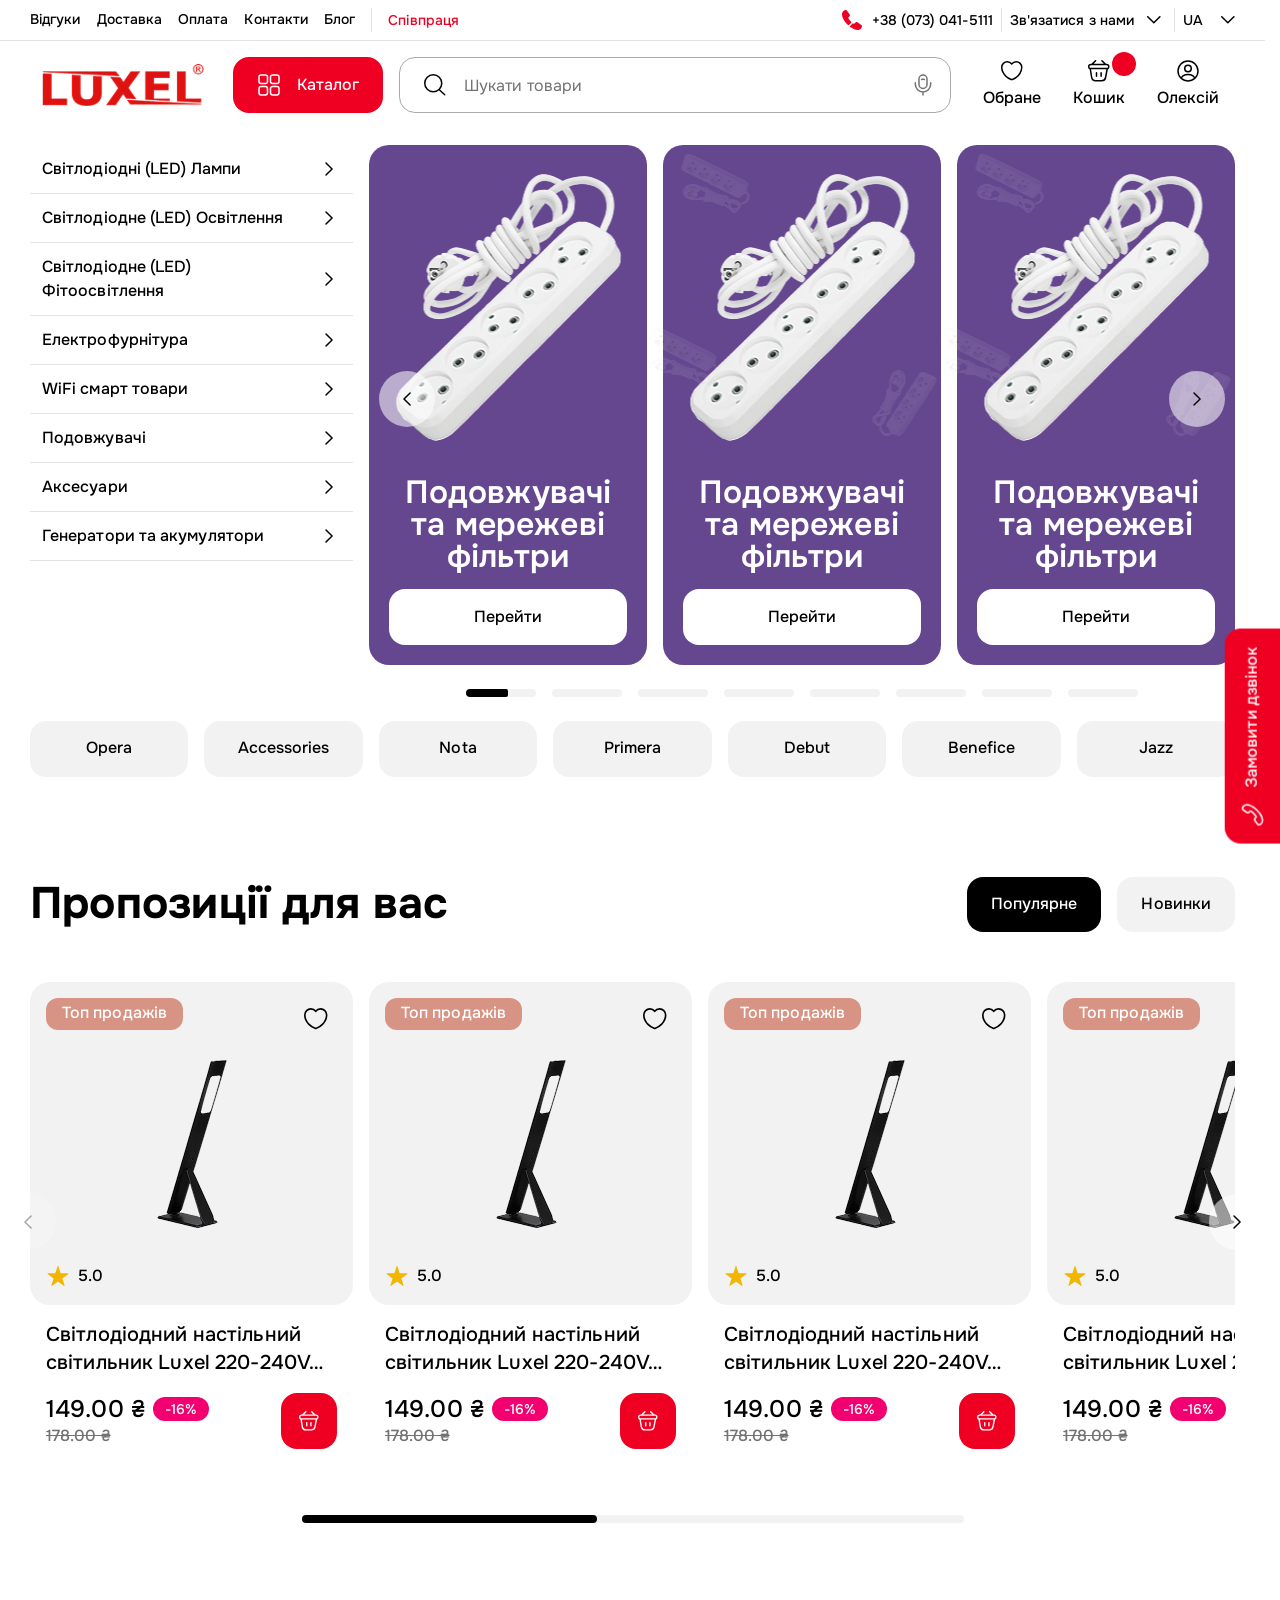
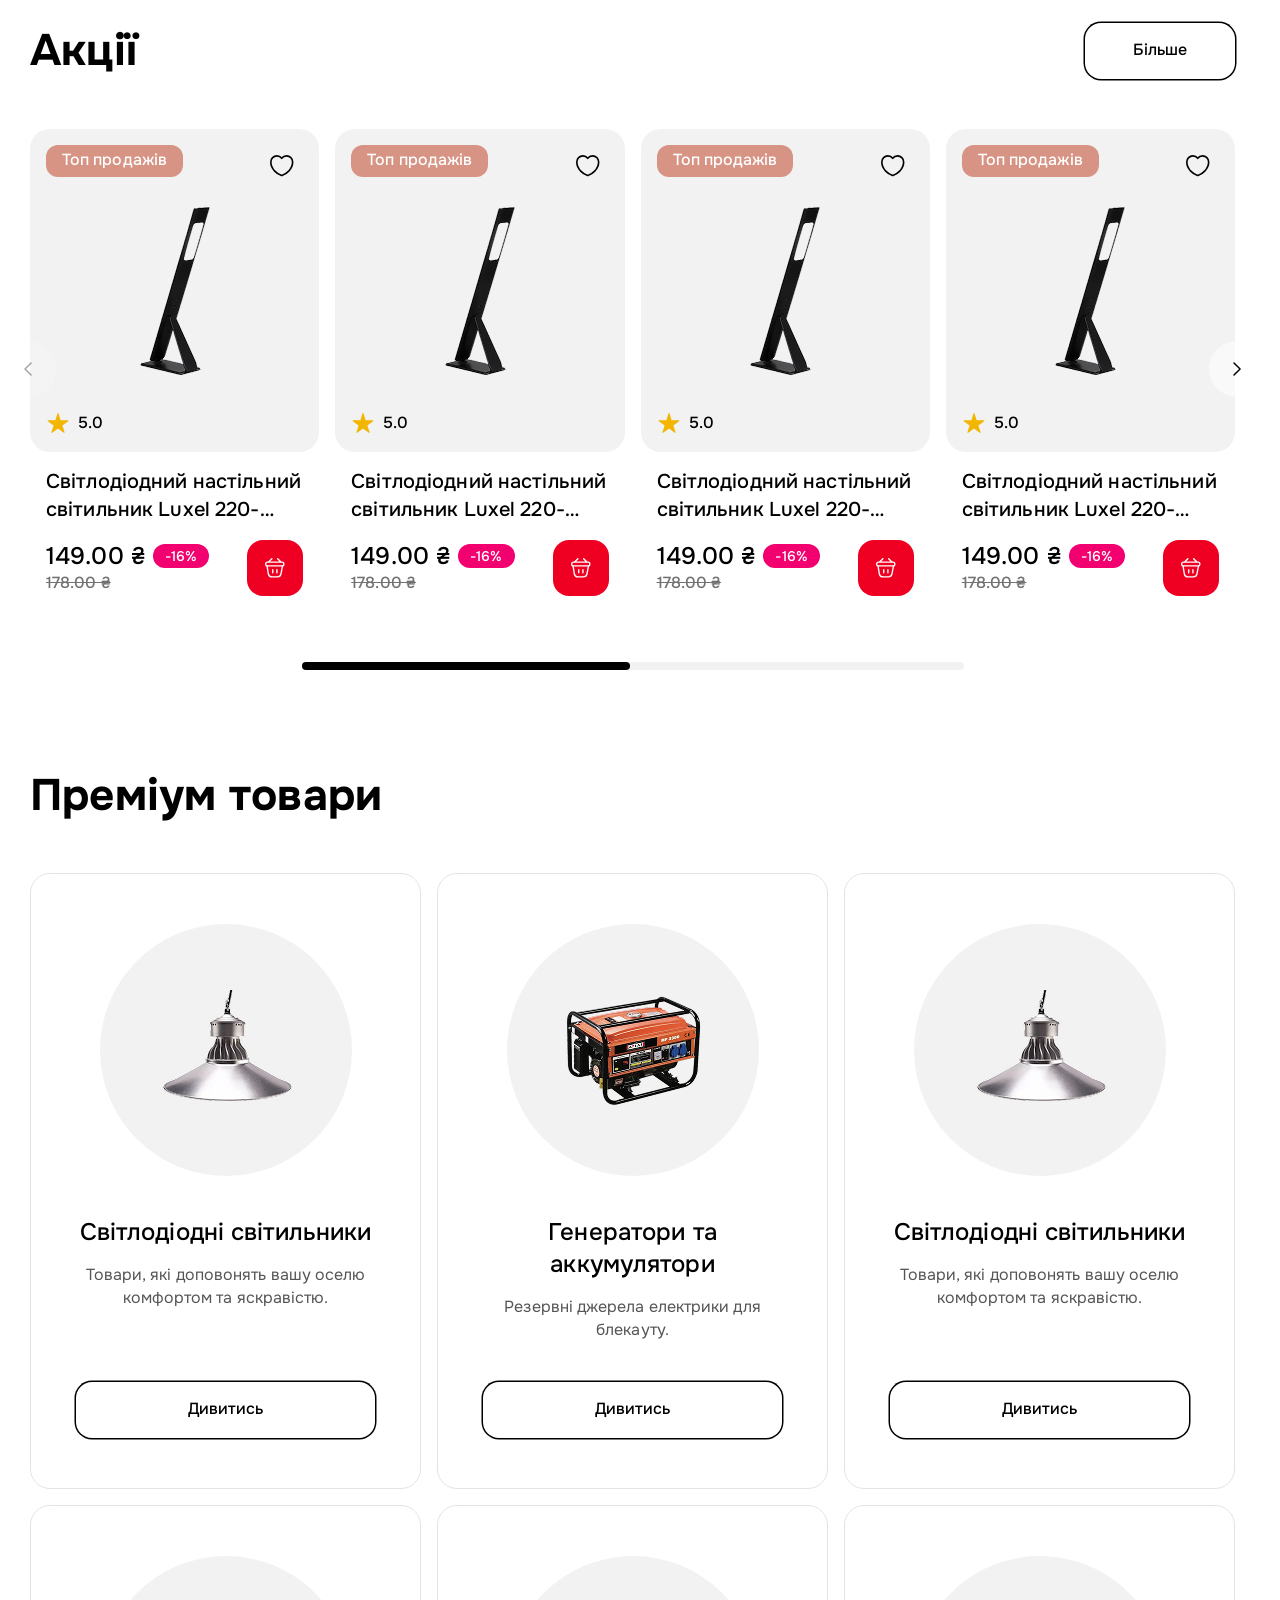
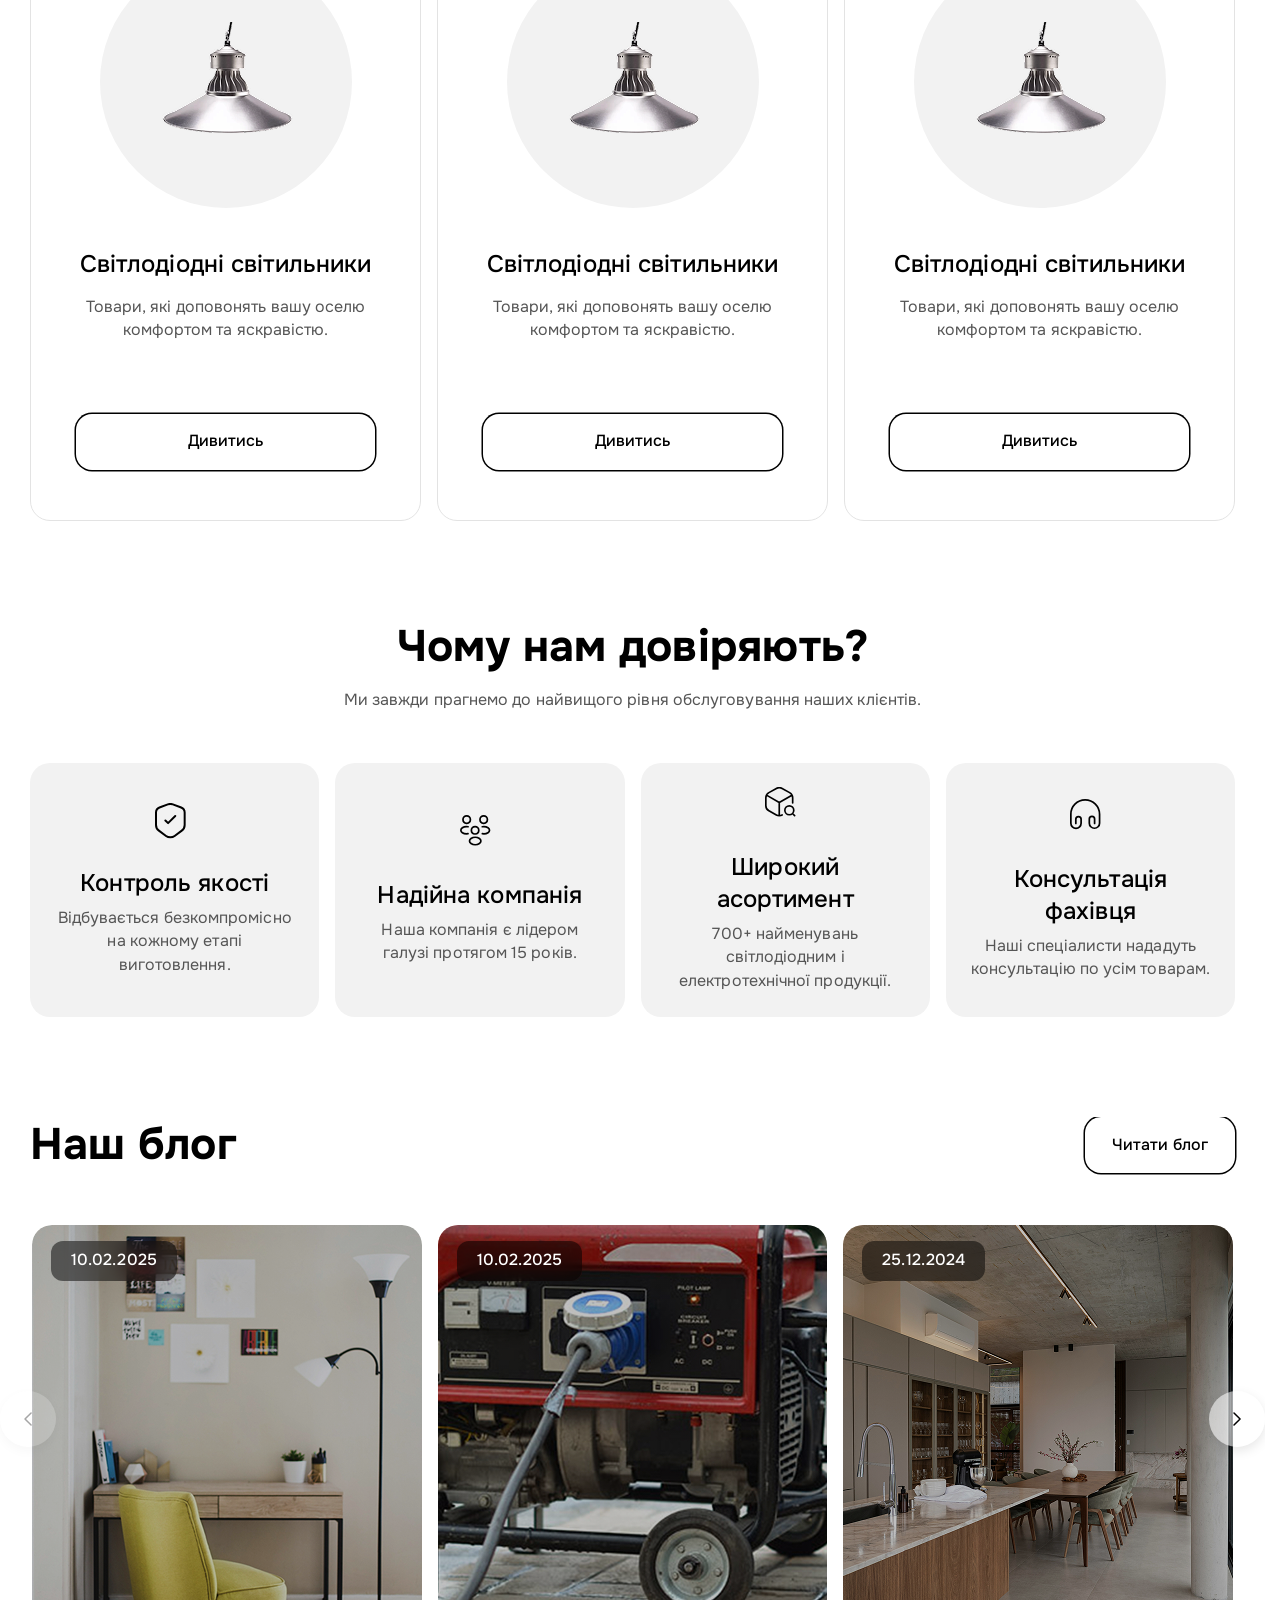
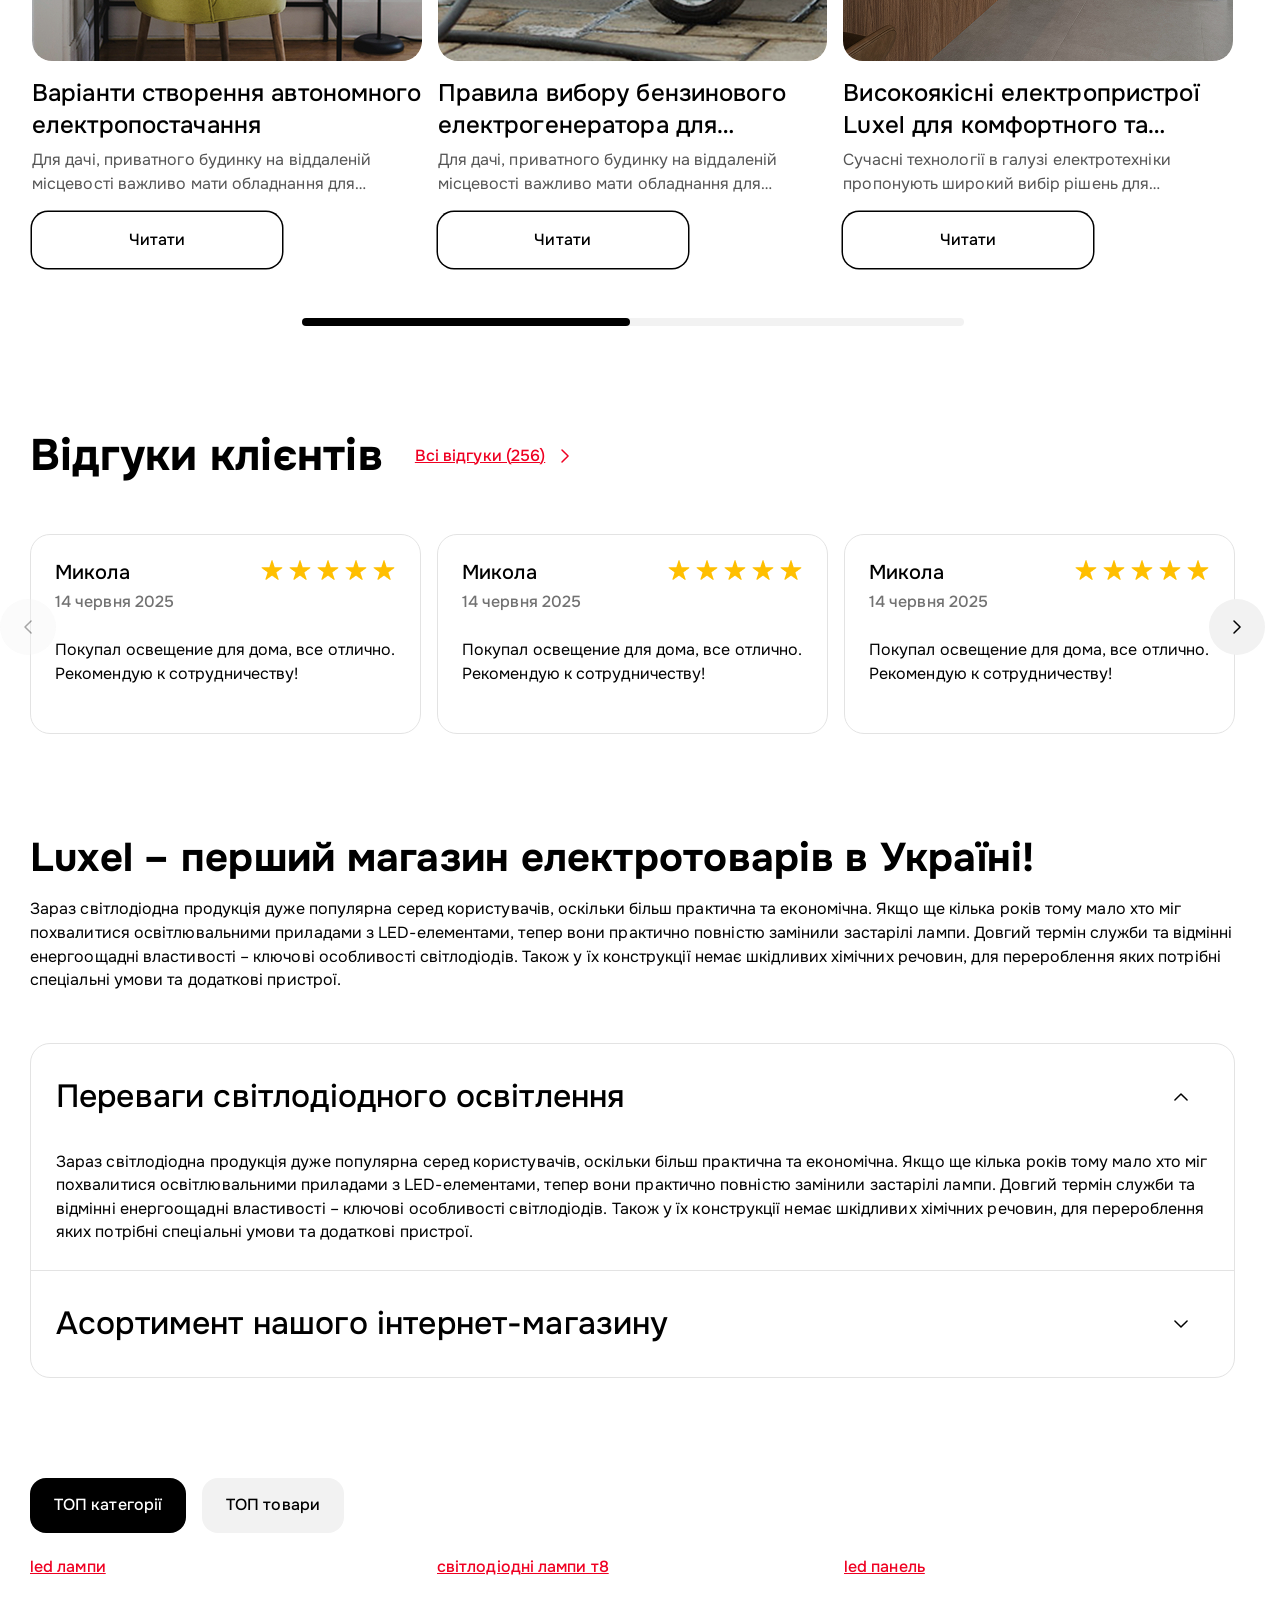
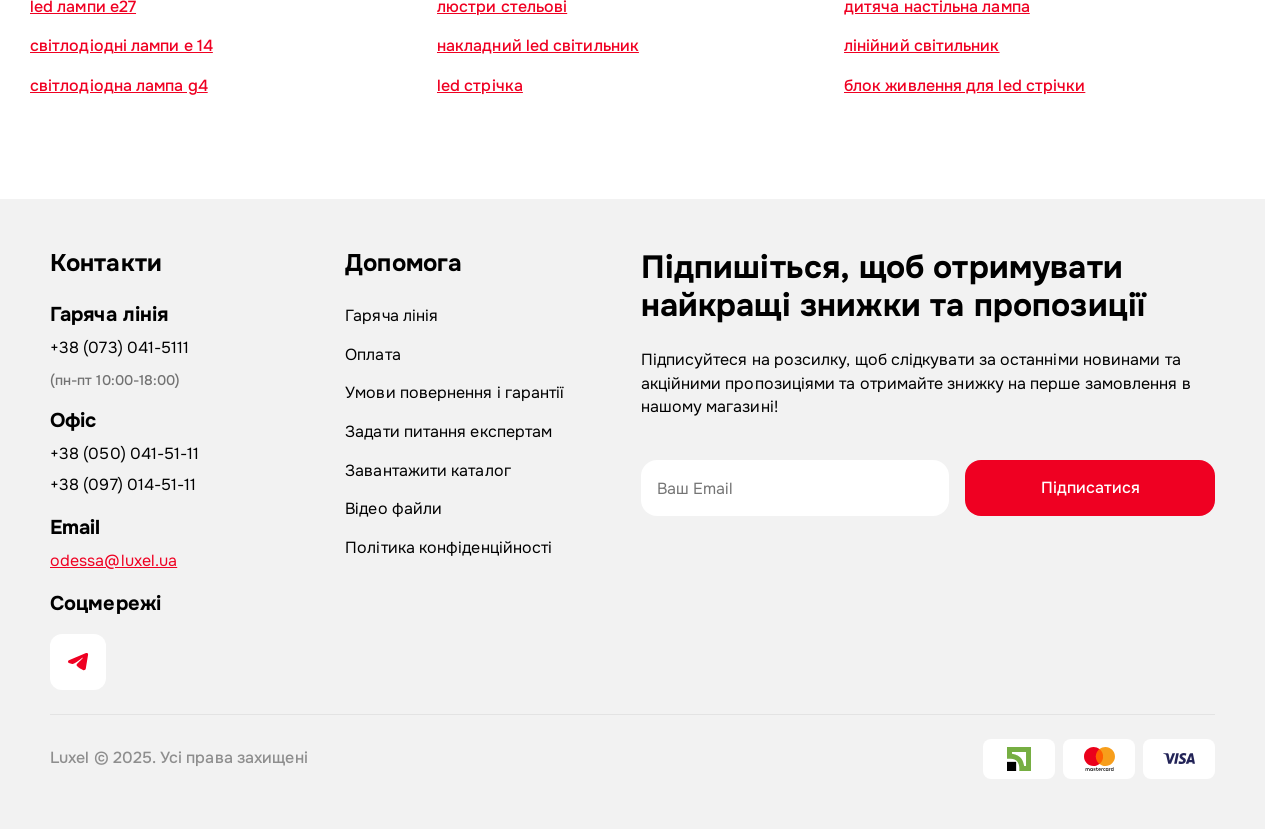
==== commit aebff216: "fix" ====
--- a/index.html
+++ b/index.html
@@ -2181,6 +2181,16 @@
     </div>
   </div>
 
+
+    <!-- Модалка с благодарностью -->
+  <div class="modal" id="successModal9">
+    <div class="modal__content">
+      <img src="icons/success.svg" width="40" height="40" alt="">
+      <p class="modal__text">Вітаємо! Ваш аккаунт було успішно зареєстровано!</p>
+    </div>
+  </div>
+
+
   <!-- Меню на мобильном устройстве -->
   <nav class="mobile-nav">
     <div class="mobile-nav__item mobile-nav__item--active">
@@ -2472,81 +2482,261 @@
 
 
 
-    <!-- Меню Обране -->
-    <div class="slide-menu" id="favorites-menu">
-      <div class="slide-menu__header">
-        <div class="slide-menu__title">Обране</div>
-        <button class="slide-menu__close" data-close="favorites-menu">&times;</button>
-      </div>
-      <div class="slide-menu__content">
-        <div style="padding: 20px; text-align: center; color: #999;">
-          <p>Немає обраних товарів</p>
-        </div>
-      </div>
+  <!-- Меню Обране -->
+  <div class="slide-menu" id="favorites-menu">
+    <div class="slide-menu__header">
+      <div class="slide-menu__title">Обране</div>
+      <button class="slide-menu__close" data-close="favorites-menu">&times;</button>
     </div>
-
-    <!-- Меню Аккаунт -->
-    <div class="slide-menu" id="account-menu">
-      <div class="slide-menu__header">
-        <div class="slide-menu__title">Аккаунт</div>
-        <button class="slide-menu__close" data-close="account-menu">&times;</button>
-      </div>
-      <div class="slide-menu__content">
-        <ul class="menu-list">
-          <li class="menu-list__item">
-            <a href="#" class="menu-list__link">Профіль</a>
-          </li>
-          <li class="menu-list__item">
-            <a href="#" class="menu-list__link">Мої замовлення</a>
-          </li>
-          <li class="menu-list__item">
-            <a href="#" class="menu-list__link">Адреси доставки</a>
-          </li>
-          <li class="menu-list__item">
-            <a href="#" class="menu-list__link">Налаштування</a>
-          </li>
-          <li class="menu-list__item">
-            <a href="#" class="menu-list__link">Вийти</a>
-          </li>
-        </ul>
+    <div class="slide-menu__content">
+      <div style="padding: 20px; text-align: center; color: #999;">
+        <p>Немає обраних товарів</p>
       </div>
     </div>
-
-
-    <div class="sort-popup" id="sortPopup">
-      <div class="sort-popup__header">
-        <h3 class="sort-popup__title">Сортувати</h3>
-        <button class="sort-popup__close">
+  </div>
+
+  <!-- Меню Аккаунт -->
+  <div class="modal modal-accaunt" id="account-menu">
+    <div class="modal__content">
+      <div class="modal__content-mobile-image">
+          <button class="modal-accaunt-prev">
+            <img src="icons/accardion-arrow.svg" alt="">
+          </button>
+         <img src="images/logo.png" alt="">
+
+            <!-- Модалка с благодарностью -->
+            <div class="modal" id="successModal10">
+              <div class="modal__contentss">
+                <img src="icons/success.svg" width="40" height="40" alt="">
+                <p class="modal__text">Ми надіслали вам новий код підтвердження</p>
+              </div>
+            </div>
+      </div>
+      <!-- Шаг 1: Заголовок Входа -->
+      <div class="modal__content-header" id="header-login">
+        <h2 class="modal__title">Увійти в аккаунт</h2>
+        <button class="modal__close" data-close="account-menu">
           <img src="icons/close-black.svg" width="13" height="13" alt="">
         </button>
       </div>
-      <ul class="sort-popup__list">
-        <li class="sort-popup__item">
-          <label class="sort-popup__label">
-            <span class="sort-popup__text">За популярністю</span>
-            <input type="radio" name="sort" value="popularity" class="sort-popup__radio" checked>
-          </label>
-        </li>
-        <li class="sort-popup__item">
-          <label class="sort-popup__label">
-            <span class="sort-popup__text">Від дешевших</span>
-            <input type="radio" name="sort" value="price-asc" class="sort-popup__radio">
-          </label>
-        </li>
-        <li class="sort-popup__item">
-          <label class="sort-popup__label">
-            <span class="sort-popup__text">Від дорожчих</span>
-            <input type="radio" name="sort" value="price-desc" class="sort-popup__radio">
-          </label>
-        </li>
-        <li class="sort-popup__item">
-          <label class="sort-popup__label">
-            <span class="sort-popup__text">Спочатку зі знижками</span>
-            <input type="radio" name="sort" value="discount" class="sort-popup__radio">
-          </label>
-        </li>
-      </ul>
+
+      <!-- Шаг 2: Заголовок Кода (скрыт по умолчанию) -->
+      <div class="modal__content-header2" id="header-code" style="display: none;">
+        <div class="modal__content-header2-box">
+          <h2 class="modal__title">Вхід в аккаунт</h2>
+          <button class="modal__close" data-close="account-menu">
+            <img src="icons/close-black.svg" width="13" height="13" alt="">
+          </button>
+        </div>
+        <p>Введіть код, надісланий на ваш телефон.</p>
+      </div>
+
+      <!-- Шаг 1: Форма Входа -->
+      <div class="modal__content-account" id="step-login">
+        <form class="modal__form" id="accountForm">
+          <div class="modal__form-col">
+            <label for="accountLoginInput" class="label-required">Номер телефону або Email</label>
+            <input type="text" name="login" id="accountLoginInput" placeholder="Ваш номер або Email" required>
+            <span class="novalid-style" style="display: none;">Невірний формат телефону або Email</span>
+          </div>
+          <button type="submit" class="modal__form-btn" id="loginBtn" disabled>Продовжити</button>
+        </form>
+        <p class="modal__content-account-line">Або</p>
+        <button class="modal__content-account-google border-btn">
+          <img src="icons/google.svg" width="24" height="24" alt="">
+          Продовжити з Google
+        </button>
+        <div class="modal__content-account-info">
+          <span>Немає аккаунту?</span>
+          <button class="modal__content-account-new">Створити аккаунт</button>
+        </div>
+      </div>
+
+      <!-- Шаг 2: Форма Кода (скрыта по умолчанию) -->
+      <div class="modal__content-account-timer" id="step-code" style="display: none;">
+        <form class="modal__form" id="codeForm">
+          <div class="modal__form-col">
+            <label for="accountCodeInput" class="label-required">Код підтвердження</label>
+            <input type="text" name="code" id="accountCodeInput" placeholder="Код підтвердження" required maxlength="6">
+            <span class="novalid-style" style="display: none;">Невірний код</span>
+          </div>
+
+          <div class="modal__content-account-info">
+
+            <p class="modal__content-account-new-code" id="codeNotReceivedBtn" style="display: none;">
+              Не отримали код?
+            </p>
+
+            <button type="button" class="modal__content-account-new-code" id="resendBtn" style="display: none;">
+              Надіслати повторно
+            </button>
+
+            <p id="timerBlock">
+              Надіслати повторно
+              <span class="modal__content-account-timer-text" id="timerText">01:00</span>
+            </p>
+          </div>
+
+          <button type="submit" class="modal__form-btn">Підтвердити</button>
+        </form>
+      </div>
+
     </div>
+  </div>
+
+  <!-- Створити Аккаунт -->
+  <div class="modal modal-accaunt-new" id="newAccount">
+    <div class="modal__content">
+
+      <div class="modal__content-mobile-image">
+          <button class="modal-accaunt-prev">
+            <img src="icons/accardion-arrow.svg" alt="">
+          </button>
+         <img src="images/logo.png" alt="">
+
+            <!-- Модалка с благодарностью -->
+            <div class="modal" id="successModal11">
+              <div class="modal__contentss">
+                <img src="icons/success.svg" width="40" height="40" alt="">
+                <p class="modal__text">Ми надіслали вам новий код підтвердження</p>
+              </div>
+            </div>
+      </div>
+
+      <!-- Шаг 1: Заголовок Реєстрації -->
+      <div class="modal__content-header" id="header-register">
+        <h2 class="modal__title">Створення аккаунту</h2>
+        <button class="modal__close" data-close="newAccount">
+          <img src="icons/close-black.svg" width="13" height="13" alt="">
+        </button>
+      </div>
+
+      <!-- Шаг 2: Заголовок Кода (скрыт по умолчанию) -->
+      <div class="modal__content-header2" id="header-register-code" style="display: none;">
+        <div class="modal__content-header2-box">
+          <h2 class="modal__title">Код підтвердження</h2>
+          <button class="modal__close" data-close="newAccount">
+            <img src="icons/close-black.svg" width="13" height="13" alt="">
+          </button>
+        </div>
+        <p>Введіть код, надісланий на ваш телефон.</p>
+      </div>
+
+      <!-- Шаг 1: Форма Реєстрації -->
+      <div class="modal__content-account" id="step-register">
+        <form class="modal__form" id="registerForm">
+          <div class="modal__form-col">
+            <label for="registerName" class="label-required">Ім’я</label>
+            <input type="text" name="firstName" id="registerName" placeholder="Олексій" required>
+          </div>
+          <div class="modal__form-col">
+            <label for="registerSurname" class="label-required">Прізвище</label>
+            <input type="text" name="lastName" id="registerSurname" placeholder="Мавритюк" required>
+          </div>
+          <div class="modal__form-col">
+            <label for="registerPhone" class="label-required">Номер телефону</label>
+            <input type="tel" name="phone" id="registerPhone" placeholder="Номер телефону" required>
+            <span class="novalid-style" style="display: none;">Цей номер уже використовується.</span>
+          </div>
+
+          <!-- Toggle Switch -->
+          <div class="modal__form-col modal__form-col--toggle">
+            <label class="modal__toggle">
+              Email
+              <div class="modal__toggle-box">
+                <input type="checkbox" name="subscribe" class="modal__toggle-input">
+                <span class="modal__toggle-slider"></span>
+                <span class="modal__toggle-text">Розсилка акційних пропозицій та новин.</span>
+              </div>
+            </label>
+
+            <div class="email-field" id="emailField">
+              <input type="email" name="email" class="email-input" placeholder="Введіть ваш email">
+            </div>
+          </div>
+          <button type="submit" class="modal__form-btn" id="registerBtn" disabled>Створити аккаунт</button>
+          <div class="modal__form-col-info">
+            <p>Натискаючи кнопку «Створити акаунт», ви підтверджуєте свою згоду з <a href="/">Умовами використання</a>
+              та <a href="/">Політикою конфіденційності</a>.</p>
+          </div>
+        </form>
+        <div class="modal__content-account-visible">
+          <div class="modal__content-account-visible-image">
+            <img src="images/form-image.jpg" width="408" height="408" alt="">
+          </div>
+          <div class="modal__content-account-visible-image-position">
+            <img src="images/gallery__main-img1.png" width="170" height="170" alt="">
+          </div>
+        </div>
+      </div>
+
+      <!-- Шаг 2: Форма Кода (скрыта по умолчанию) -->
+      <div class="modal__content-account-timer" id="step-register-code" style="display: none;">
+        <form class="modal__form" id="registerCodeForm">
+          <div class="modal__form-col">
+            <label for="registerCodeInput" class="label-required">Код підтвердження</label>
+            <input type="text" name="code" id="registerCodeInput" placeholder="Код підтвердження" required
+              maxlength="6">
+            <span class="novalid-style" style="display: none;">Невірний код</span>
+          </div>
+
+          <div class="modal__content-account-info">
+
+            <p class="modal__content-account-new-code" id="registerCodeNotReceivedBtn" style="display: none;">
+              Не отримали код?
+            </p>
+
+            <button type="button" class="modal__content-account-new-code" id="registerResendBtn" style="display: none;">
+              Надіслати повторно
+            </button>
+
+            <p id="registerTimerBlock">
+              Надіслати повторно
+              <span class="modal__content-account-timer-text" id="registerTimerText">01:00</span>
+            </p>
+          </div>
+
+          <button type="submit" class="modal__form-btn">Підтвердити</button>
+        </form>
+      </div>
+    </div>
+  </div>
+
+
+  <div class="sort-popup" id="sortPopup">
+    <div class="sort-popup__header">
+      <h3 class="sort-popup__title">Сортувати</h3>
+      <button class="sort-popup__close">
+        <img src="icons/close-black.svg" width="13" height="13" alt="">
+      </button>
+    </div>
+    <ul class="sort-popup__list">
+      <li class="sort-popup__item">
+        <label class="sort-popup__label">
+          <span class="sort-popup__text">За популярністю</span>
+          <input type="radio" name="sort" value="popularity" class="sort-popup__radio" checked>
+        </label>
+      </li>
+      <li class="sort-popup__item">
+        <label class="sort-popup__label">
+          <span class="sort-popup__text">Від дешевших</span>
+          <input type="radio" name="sort" value="price-asc" class="sort-popup__radio">
+        </label>
+      </li>
+      <li class="sort-popup__item">
+        <label class="sort-popup__label">
+          <span class="sort-popup__text">Від дорожчих</span>
+          <input type="radio" name="sort" value="price-desc" class="sort-popup__radio">
+        </label>
+      </li>
+      <li class="sort-popup__item">
+        <label class="sort-popup__label">
+          <span class="sort-popup__text">Спочатку зі знижками</span>
+          <input type="radio" name="sort" value="discount" class="sort-popup__radio">
+        </label>
+      </li>
+    </ul>
+  </div>
 
 </body>
 
@@ -2561,6 +2751,4 @@
 </html>
 
 
-<!-- npm run sass-watch -->
-
-<!-- @media (max-width: 768px) -->+<!-- npm run sass-watch -->
--- a/styles/main.css
+++ b/styles/main.css
@@ -337,7 +337,7 @@
   background: rgba(0, 0, 0, 0.1);
   -webkit-backdrop-filter: blur(12.5px);
   backdrop-filter: blur(12.5px);
-  z-index: 100;
+  z-index: 1000;
 }
 body.modal-style {
   overflow: hidden;
@@ -606,6 +606,11 @@
 .red-btn:disabled {
   background: var(--color-gray-light) !important;
   cursor: not-allowed;
+}
+.red-btn.invalid {
+  background: var(--color-gray-light) !important;
+  cursor: not-allowed;
+  pointer-events: auto !important;
 }
 @media (width <= 47.99875rem) {
   .red-btn {
@@ -865,6 +870,7 @@
   overflow: visible !important;
   transform: translate(-50%, -50%) !important;
   pointer-events: auto !important;
+  z-index: 99999 !important;
 }
 
 /* Carousel тепер має фон та overflow */
@@ -903,7 +909,7 @@
   width: 24px;
   height: 24px;
   padding: 0 !important;
-  z-index: 100 !important;
+  z-index: 10000 !important;
   opacity: 1 !important;
   display: flex !important;
   justify-content: flex-end !important;
@@ -993,8 +999,12 @@
 
 /* Зображення */
 .fancybox__slide {
-  padding: 80px 20px 100px !important;
+  padding: 130px 20px 100px !important;
   background: var(--color-gray-primary) !important;
+}
+
+.fancybox__content > .f-button.is-close-btn {
+  display: none !important;
 }
 
 .fancybox__footer {
@@ -1003,6 +1013,7 @@
   bottom: 0 !important;
   z-index: 100 !important;
   left: 0 !important;
+  border-radius: 0 0 20px 20px !important;
   width: 100% !important;
   background: var(--color-gray-primary) !important;
 }
@@ -1048,9 +1059,21 @@
   }
 }
 
+.fancybox__slide::before, .fancybox__slide::after {
+  content: none !important;
+}
+
+.f-thumbs__viewport {
+  display: flex;
+  justify-content: flex-start;
+}
+
+.fancybox-image {
+  object-fit: cover !important;
+}
+
 .f-thumbs.is-horizontal .f-thumbs__track {
   justify-content: center;
-  transform: none !important;
 }
 
 .f-thumbs__slide.for-image.is-nav-selected {
@@ -1140,6 +1163,101 @@
 
 .fancybox__backdrop {
   transition: none !important;
+}
+
+@media (max-width: 578px) {
+  .fancybox__container.fancybox-reviews-gallery .fancybox__caption {
+    bottom: auto !important;
+    border-radius: 20px 20px 0 0 !important;
+    padding: 12px !important;
+  }
+  .fancybox__container.fancybox-reviews-gallery .fancybox__footer {
+    height: 100% !important;
+    z-index: 10 !important;
+    display: flex;
+    flex-direction: column;
+    justify-content: flex-end;
+    border-radius: 20px !important;
+  }
+  .fancybox__container.fancybox-reviews-gallery .fancybox__carousel {
+    z-index: 11 !important;
+    margin-top: 72px !important;
+    max-height: calc(100% - 85px - 72px) !important;
+    border-radius: 0 !important;
+  }
+  .fancybox__container.fancybox-reviews-gallery .fancybox__content {
+    width: calc(100% + 40px) !important;
+    height: 100% !important;
+    min-width: 100vw;
+  }
+  .fancybox__container.fancybox-reviews-gallery .fancybox__slide {
+    padding: 0 20px 0 !important;
+  }
+  .fancybox__container.fancybox-reviews-gallery .fancybox__container {
+    max-height: 679px !important;
+  }
+  .fancybox__container.fancybox-reviews-gallery .fancybox-title {
+    font-size: 14px;
+    font-weight: 700;
+    line-height: 18px;
+    letter-spacing: 0.07px;
+  }
+  .fancybox__container.fancybox-reviews-gallery .f-button.is-prev {
+    background: transparent !important;
+  }
+  .fancybox__container.fancybox-reviews-gallery .fancybox__nav svg {
+    color: #fff !important;
+  }
+  .fancybox__container.fancybox-reviews-gallery .f-button.is-next {
+    background: transparent !important;
+  }
+}
+
+@media (max-width: 578px) {
+  .fancybox__container.fancybox-modal-gallery .fancybox__caption {
+    bottom: auto !important;
+    top: -51.3vh !important;
+    border-radius: 20px 20px 0 0 !important;
+    padding: 12px !important;
+  }
+  .fancybox__container.fancybox-modal-gallery .fancybox__content {
+    width: calc(100% + 40px) !important;
+    height: 610px !important;
+    min-width: 100vw;
+  }
+  .fancybox__container.fancybox-modal-gallery .fancybox__slide {
+    padding: 0 20px 100px !important;
+  }
+  .fancybox__container.fancybox-modal-gallery .fancybox__container {
+    max-height: 679px !important;
+  }
+  .fancybox__container.fancybox-modal-gallery .fancybox-title {
+    font-size: 14px;
+    font-weight: 700;
+    line-height: 18px;
+    letter-spacing: 0.07px;
+  }
+  .fancybox__container.fancybox-modal-gallery .f-button.is-prev {
+    background: transparent !important;
+  }
+  .fancybox__container.fancybox-modal-gallery .f-button svg {
+    color: #fff !important;
+  }
+  .fancybox__container.fancybox-modal-gallery .fancybox__nav svg {
+    color: #fff !important;
+  }
+  .fancybox__container.fancybox-modal-gallery .f-button.is-next {
+    background: transparent !important;
+  }
+}
+
+.main-product {
+  padding-top: 80px;
+}
+@media (max-width: 768px) {
+  .main-product {
+    padding-top: 0;
+  }
 }
 
 .header {
@@ -1155,11 +1273,6 @@
 @media (width <= 47.99875rem) {
   .header {
     padding-bottom: 12px;
-  }
-}
-@keyframes scrolling-header {
-  to {
-    box-shadow: 0 0 0.5rem 0 var(--color-dark);
   }
 }
 .header__promo {
@@ -1753,7 +1866,7 @@
 }
 @media (width <= 63.99875rem) and (max-width: 1024px) {
   .header__body-search-mobile {
-    padding-bottom: 12px;
+    padding-bottom: 0;
   }
 }
 @media (width <= 63.99875rem) {
@@ -2250,6 +2363,10 @@
     top: 4px;
     right: 0px;
   }
+}
+
+.header.header-style .header__promo {
+  padding: 16px 0;
 }
 
 .menu__container {
@@ -2781,6 +2898,9 @@
   display: block;
   width: 100%;
 }
+.modal__form .novalid-style.hidden {
+  display: none;
+}
 @media (width <= 63.99875rem) {
   .modal__form .novalid-style {
     font-size: 12px;
@@ -2805,7 +2925,12 @@
 #successModal4,
 #successModal5,
 #successModal6,
-#successModal7 {
+#successModal7,
+#successModal8,
+#successModal9,
+#successModal10 #successModal11,
+#successModal12,
+#successModal13 {
   width: 662px;
   height: max-content;
   padding: 20px;
@@ -2822,7 +2947,12 @@
   #successModal4,
   #successModal5,
   #successModal6,
-  #successModal7 {
+  #successModal7,
+  #successModal8,
+  #successModal9,
+  #successModal10 #successModal11,
+  #successModal12,
+  #successModal13 {
     max-width: 351px;
     width: 100%;
     height: max-content;
@@ -2837,7 +2967,12 @@
 #successModal4 .modal__content,
 #successModal5 .modal__content,
 #successModal6 .modal__content,
-#successModal7 .modal__content {
+#successModal7 .modal__content,
+#successModal8 .modal__content,
+#successModal9 .modal__content,
+#successModal10 #successModal11 .modal__content,
+#successModal12 .modal__content,
+#successModal13 .modal__content {
   padding: 0;
   display: flex;
   justify-content: flex-start;
@@ -2858,7 +2993,12 @@
   #successModal4 .modal__content,
   #successModal5 .modal__content,
   #successModal6 .modal__content,
-  #successModal7 .modal__content {
+  #successModal7 .modal__content,
+  #successModal8 .modal__content,
+  #successModal9 .modal__content,
+  #successModal10 #successModal11 .modal__content,
+  #successModal12 .modal__content,
+  #successModal13 .modal__content {
     position: static;
     transform: none;
   }
@@ -2869,7 +3009,12 @@
 #successModal4 img,
 #successModal5 img,
 #successModal6 img,
-#successModal7 img {
+#successModal7 img,
+#successModal8 img,
+#successModal9 img,
+#successModal10 #successModal11 img,
+#successModal12 img,
+#successModal13 img {
   width: 40px;
   height: 40px;
   flex-shrink: 0;
@@ -2881,7 +3026,12 @@
   #successModal4 img,
   #successModal5 img,
   #successModal6 img,
-  #successModal7 img {
+  #successModal7 img,
+  #successModal8 img,
+  #successModal9 img,
+  #successModal10 #successModal11 img,
+  #successModal12 img,
+  #successModal13 img {
     width: 24px;
     height: 24px;
     flex-shrink: 0;
@@ -2893,7 +3043,12 @@
 #successModal4 p,
 #successModal5 p,
 #successModal6 p,
-#successModal7 p {
+#successModal7 p,
+#successModal8 p,
+#successModal9 p,
+#successModal10 #successModal11 p,
+#successModal12 p,
+#successModal13 p {
   color: #005600;
   font-size: 16px;
   font-weight: 400;
@@ -2908,12 +3063,182 @@
   #successModal4 p,
   #successModal5 p,
   #successModal6 p,
-  #successModal7 p {
+  #successModal7 p,
+  #successModal8 p,
+  #successModal9 p,
+  #successModal10 #successModal11 p,
+  #successModal12 p,
+  #successModal13 p {
     font-size: 12px;
     font-style: normal;
     font-weight: 500;
     line-height: 16px;
   }
+}
+
+#successModal10 {
+  transform: none;
+  top: 12px;
+  left: auto;
+  right: 12px;
+  height: 56px;
+  padding: 20px;
+  border-radius: 20px;
+  background: #CAFFCA;
+}
+@media (width <= 63.99875rem) {
+  #successModal10 {
+    max-width: 351px;
+    width: 100%;
+    height: max-content;
+    min-height: 56px;
+    padding: 16px 12px;
+    border-radius: 16px;
+  }
+}
+#successModal10 .modal__content {
+  padding: 0;
+  display: flex;
+  justify-content: flex-start;
+  align-items: center;
+  gap: 16px;
+  flex-direction: row;
+  width: 100%;
+  height: 100%;
+  margin: 0;
+  box-shadow: none;
+  background: transparent;
+  border-radius: 0;
+}
+@media (width <= 63.99875rem) {
+  #successModal10 .modal__content {
+    position: static;
+    transform: none;
+  }
+}
+#successModal10 img {
+  width: 40px;
+  height: 40px;
+  flex-shrink: 0;
+}
+@media (width <= 63.99875rem) {
+  #successModal10 img {
+    width: 24px;
+    height: 24px;
+    flex-shrink: 0;
+  }
+}
+#successModal10 p {
+  color: #005600;
+  font-size: 16px;
+  font-weight: 400;
+  line-height: 24px;
+  letter-spacing: 0.08px;
+  margin: 0;
+}
+@media (width <= 63.99875rem) {
+  #successModal10 p {
+    font-size: 12px;
+    font-style: normal;
+    font-weight: 500;
+    line-height: 16px;
+  }
+}
+#successModal10 .modal__contentss {
+  display: flex;
+  align-items: center;
+  gap: 16px;
+  padding: 0;
+}
+#successModal10 .modal__contentss img {
+  width: 24px !important;
+  height: 24px !important;
+  flex-shrink: 0;
+}
+
+#successModal11 {
+  transform: none;
+  top: 12px;
+  left: auto;
+  right: 12px;
+  height: 56px;
+  padding: 20px;
+  border-radius: 20px;
+  background: #CAFFCA;
+}
+@media (width <= 63.99875rem) {
+  #successModal11 {
+    max-width: 351px;
+    width: 100%;
+    height: max-content;
+    min-height: 56px;
+    padding: 16px 12px;
+    border-radius: 16px;
+  }
+}
+#successModal11 .modal__content {
+  padding: 0;
+  display: flex;
+  justify-content: flex-start;
+  align-items: center;
+  gap: 16px;
+  flex-direction: row;
+  width: 100%;
+  height: 100%;
+  margin: 0;
+  box-shadow: none;
+  background: transparent;
+  border-radius: 0;
+}
+@media (width <= 63.99875rem) {
+  #successModal11 .modal__content {
+    position: static;
+    transform: none;
+  }
+}
+#successModal11 img {
+  width: 40px;
+  height: 40px;
+  flex-shrink: 0;
+}
+@media (width <= 63.99875rem) {
+  #successModal11 img {
+    width: 24px;
+    height: 24px;
+    flex-shrink: 0;
+  }
+}
+#successModal11 p {
+  color: #005600;
+  font-size: 16px;
+  font-weight: 400;
+  line-height: 24px;
+  letter-spacing: 0.08px;
+  margin: 0;
+}
+@media (width <= 63.99875rem) {
+  #successModal11 p {
+    font-size: 12px;
+    font-style: normal;
+    font-weight: 500;
+    line-height: 16px;
+  }
+}
+#successModal11 .modal__contentss {
+  display: flex;
+  align-items: center;
+  gap: 16px;
+  padding: 0;
+}
+#successModal11 .modal__contentss img {
+  width: 24px !important;
+  height: 24px !important;
+  flex-shrink: 0;
+}
+
+#successModal12,
+#successModal13 {
+  top: 30% !important;
 }
 
 #writeUs h2 {
@@ -3136,6 +3461,71 @@
   min-height: 56px;
 }
 
+#cartModal2 {
+  justify-content: center;
+}
+#cartModal2 .modal__content {
+  width: 100%;
+  max-width: 662px;
+  padding: 24px;
+  margin: 0;
+}
+#cartModal2 .modal__content-header {
+  margin-bottom: 24px;
+}
+#cartModal2 .modal__content-body {
+  display: flex;
+  align-items: center;
+  gap: 24px;
+  align-self: stretch;
+  margin-bottom: 40px;
+}
+#cartModal2 .modal__content-body-image {
+  display: flex;
+  width: 125px;
+  height: 125px;
+  padding: 18.75px 18.25px 18.75px 19.25px;
+  justify-content: center;
+  align-items: center;
+  aspect-ratio: 1/1;
+  flex-shrink: 0;
+  border-radius: 12px;
+  background: var(--color-gray-primary);
+}
+#cartModal2 .modal__content-body-content {
+  display: flex;
+  flex-direction: column;
+  gap: 16px;
+}
+#cartModal2 .modal__content-body-content h2 {
+  font-size: 20px;
+  font-weight: 500;
+  line-height: 28px;
+}
+#cartModal2 .modal__content-body-content-option {
+  display: flex;
+  align-items: center;
+  justify-content: space-between;
+}
+#cartModal2 .modal__content-body-content-value {
+  color: var(--color-gray-label);
+  line-height: 24px;
+  letter-spacing: 0.08px;
+}
+#cartModal2 .modal__content-body-content-sum {
+  font-size: 20px;
+  font-weight: 500;
+  line-height: 28px;
+}
+#cartModal2 .modal__buttons {
+  display: flex;
+  flex-direction: column;
+  gap: 16px;
+}
+#cartModal2 .modal__form-add-btn {
+  min-height: 56px;
+}
+
 #specsModal {
   display: flex;
   height: 100%;
@@ -3177,7 +3567,7 @@
 }
 
 #copyArticleBtn.copied img {
-  filter: brightness(0) saturate(100%) invert(94%) sepia(9%) saturate(968%) hue-rotate(60deg) brightness(101%) contrast(102%);
+  filter: brightness(0) saturate(100%) invert(14%) sepia(99%) saturate(6198%) hue-rotate(346deg) brightness(89%) contrast(112%);
 }
 
 @media (max-width: 768px) {
@@ -3264,6 +3654,136 @@
 }
 
 @media (max-width: 768px) {
+  #cartModal2 {
+    position: fixed;
+    z-index: 1000;
+    display: flex;
+    max-width: 375px;
+    width: 100%;
+    flex-direction: column;
+    align-items: flex-start;
+    gap: 16px;
+    overflow: hidden;
+    height: auto;
+    transition-duration: var(--transition-duration);
+    bottom: 0;
+    left: 50%;
+    transform: translate(-50%, 0);
+  }
+  #cartModal2:not(.active) {
+    opacity: 0;
+    visibility: hidden;
+    position: fixed;
+    transform: translate(-50%, 100%);
+  }
+  #cartModal2 .modal__content {
+    bottom: 0;
+    top: auto;
+    transform: translate(-50%, 0);
+    padding: 24px 24px 50px 24px;
+    border-radius: 16px 16px 0 0;
+    box-shadow: none;
+  }
+  #cartModal2 .modal__content-body-content {
+    gap: 12px;
+  }
+  #cartModal2 .modal__content-body-content h2 {
+    display: -webkit-box;
+    -webkit-box-orient: vertical;
+    -webkit-line-clamp: 2;
+    overflow: hidden;
+    font-size: 14px;
+    font-weight: 500;
+    line-height: 18px;
+  }
+  #cartModal2 .modal__content-body-content-value {
+    color: var(--color-dark);
+  }
+  #cartModal2 .modal__content-body-content-sum {
+    font-size: 16px;
+    font-style: normal;
+    font-weight: 700;
+    line-height: 20px;
+    text-align: right;
+    letter-spacing: 0.08px;
+  }
+  #cartModal2 .modal__buttons {
+    gap: 8px;
+  }
+  #cartModal2 .modal__buttons .modal__form-add-btn {
+    min-height: 44px;
+  }
+  #cartModal2 .modal__title {
+    font-size: 20px;
+    font-weight: 700;
+    line-height: 24px;
+    letter-spacing: 0.1px;
+  }
+  #cartModal2 .modal__content-body {
+    align-items: flex-start;
+    margin-bottom: 36px;
+  }
+  #cartModal2 .modal__content-body-image {
+    width: 72px;
+    height: 72px;
+    padding: 8px 3px 8px 4px;
+    border-radius: 8px;
+  }
+  #cartModal2 .modal__content-body-image img {
+    width: 100%;
+    height: 100%;
+    object-fit: contain;
+  }
+}
+#cartModal2 .modal__content-body-content--text {
+  display: flex;
+  flex-direction: column;
+  gap: 12px;
+}
+#cartModal2 .modal__content-body-content--text .product-detail__code {
+  padding: 4px 12px;
+  width: max-content;
+}
+#cartModal2 .modal__content-body {
+  margin-bottom: 24px;
+}
+#cartModal2 .modal__content-body-content-option {
+  display: flex;
+  align-items: center;
+  justify-content: space-between;
+  margin-bottom: 24px;
+}
+#cartModal2 .modal__content-body-content-option .product-detail__quantity {
+  display: flex;
+  max-width: 120px;
+  width: 100%;
+}
+#cartModal2 .modal__content-body-content-option .product-detail__quantity .product-detail__quantity-btn {
+  width: 40px;
+  height: 40px;
+  min-width: 40px;
+  border-radius: 8px;
+  padding: 8px;
+  flex-shrink: 0;
+}
+#cartModal2 .modal__content-body-content-option .product-detail__quantity .product-detail__quantity-input {
+  flex: none;
+  width: 40px;
+}
+#cartModal2 .modal__content-body-content-option-section {
+  flex-direction: column;
+  gap: 4px;
+}
+#cartModal2 .modal__content-body-content-option-section .modal__content-body-content-subsum {
+  color: #727272;
+  text-align: right;
+  font-size: 12px;
+  font-weight: 500;
+  line-height: 16px;
+  text-decoration-line: line-through;
+}
+
+@media (max-width: 768px) {
   #notifyModal .modal__title {
     font-size: 20px;
     font-weight: 700;
@@ -3370,6 +3890,9 @@
   border-radius: 12px;
   background: var(--color-gray-primary);
 }
+#reviewsModal .reviews-summary__image img {
+  mix-blend-mode: multiply;
+}
 #reviewsModal .reviews-summary__content {
   display: flex;
   flex-direction: column;
@@ -3414,6 +3937,11 @@
   background: var(--color-gray-primary);
   border: none;
   transition-duration: var(--transition-duration);
+}
+@media (max-width: 768px) {
+  #reviewsModal .filter-tabs .filter-tab {
+    padding: 9px 12px;
+  }
 }
 #reviewsModal .filter-tabs .filter-tab.active {
   background: var(--color-dark);
@@ -3782,11 +4310,18 @@
 }
 #addReviews .file-size-note-error {
   display: none;
+  color: var(--color-red);
 }
 #addReviews .file-size-note-box {
   display: flex;
   flex-direction: column;
   align-items: center;
+}
+#addReviews .file-size-note-box .file-size-note {
+  color: #aaa;
+}
+#addReviews .file-size-note-box .file-size-note-error[style*="display: block"] ~ .file-size-note {
+  color: var(--color-red) !important;
 }
 #addReviews .submit-btn {
   min-height: 56px;
@@ -3857,7 +4392,8 @@
   justify-content: center;
   align-items: center;
   z-index: 2;
-  font-size: 30px;
+  font-size: 22px;
+  line-height: 2;
   color: #fff;
   font-weight: 400;
   cursor: pointer;
@@ -3881,6 +4417,7 @@
   width: 100%;
   height: 56px;
   opacity: 0;
+  cursor: pointer;
 }
 #addReviews #reviewForm .upload-section {
   display: flex;
@@ -3908,9 +4445,11 @@
   border-radius: 16px;
   background: var(--color-gray-primary);
   color: var(--color-dark);
+  font-weight: 400;
 }
 #addReviews #reviewForm input::placeholder {
   color: var(--color-gray-label);
+  font-weight: 400;
 }
 
 .shopping-cart {
@@ -3928,11 +4467,6 @@
   transition-duration: var(--transition-duration);
   padding: 0;
 }
-@media (max-width: 1024px) {
-  .shopping-cart {
-    height: calc(100% - 64px);
-  }
-}
 .shopping-cart.active {
   transform: translateX(0);
 }
@@ -4071,6 +4605,9 @@
   border-radius: 8px;
   flex-shrink: 0;
   background: var(--color-gray-primary);
+}
+.shopping-cart-product-item-image img {
+  mix-blend-mode: multiply;
 }
 @media (max-width: 768px) {
   .shopping-cart-product-item-image {
@@ -4133,6 +4670,11 @@
   .shopping-cart-product-item-quantity-btn {
     width: 24px;
     height: 24px;
+    flex-shrink: 0;
+    font-size: 24px;
+    border-radius: 6px;
+    padding: 0;
+    border: 1.5px solid #000;
   }
 }
 .shopping-cart-product-item-quantity-number {
@@ -4301,7 +4843,8 @@
 .shopping-cart-product-info .delivery-progress__message {
   font-weight: var(--font-weight-regular);
 }
-.shopping-cart-product-info .delivery-progress__message span, .shopping-cart-product-info .delivery-progress__message b {
+.shopping-cart-product-info .delivery-progress__message span,
+.shopping-cart-product-info .delivery-progress__message b {
   font-weight: var(--font-weight-bold);
 }
 .shopping-cart-product-info .delivery-progress__message b {
@@ -4339,7 +4882,8 @@
   .shopping-cart-product-info .cart-summary-row span {
     font-size: 16px;
   }
-  .shopping-cart-product-info .cart-summary-row #total-current, .shopping-cart-product-info .cart-summary-row #total-discount {
+  .shopping-cart-product-info .cart-summary-row #total-current,
+  .shopping-cart-product-info .cart-summary-row #total-discount {
     font-weight: var(--font-weight-bold);
   }
 }
@@ -4448,7 +4992,7 @@
   }
 }
 .shopping-cart-product-info .promo-code__error-mob-des {
-  display: flex;
+  display: block;
 }
 @media (max-width: 768px) {
   .shopping-cart-product-info .promo-code__error-mob-des {
@@ -4523,6 +5067,49 @@
   padding: 16px 0;
 }
 #delateProductModal .modal__content .modal__buttons .confirm-delete {
+  color: var(--color-red);
+  border-left: var(--border);
+}
+
+#delateCheckoutModal {
+  justify-content: center;
+  background: rgba(0, 0, 0, 0.1);
+  backdrop-filter: blur(12.5px);
+}
+#delateCheckoutModal .modal__content {
+  margin: 0;
+  padding: 0;
+}
+#delateCheckoutModal .modal__content-header {
+  padding: 24px;
+  display: flex;
+  flex-direction: column;
+  gap: 16px;
+  align-items: center;
+  margin-bottom: 0;
+}
+#delateCheckoutModal .modal__content-header h2 {
+  text-align: center;
+}
+#delateCheckoutModal .modal__content-header .modal__text {
+  text-align: center;
+  margin-bottom: 0;
+}
+#delateCheckoutModal .modal__content .modal__buttons {
+  width: 100%;
+  border-top: var(--border);
+  display: flex;
+}
+#delateCheckoutModal .modal__content .modal__buttons button {
+  flex: 1;
+  display: flex;
+  justify-content: center;
+  align-items: center;
+  background: transparent;
+  border: none;
+  padding: 16px 0;
+}
+#delateCheckoutModal .modal__content .modal__buttons .confirm-delete {
   color: var(--color-red);
   border-left: var(--border);
 }
@@ -4656,6 +5243,794 @@
   color: var(--color-light);
 }
 
+#account-menu {
+  align-items: center;
+  justify-content: center;
+}
+#account-menu .modal__content {
+  margin: 0;
+  padding: 24px;
+  border-radius: 20px;
+}
+#account-menu .modal__content .modal-accaunt-prev {
+  display: flex;
+  width: 44px;
+  height: 44px;
+  justify-content: center;
+  align-items: center;
+  position: absolute;
+  left: 0;
+  top: -4px;
+  padding: 10px;
+  background: transparent;
+  border: none;
+}
+#account-menu .modal__content .modal-accaunt-prev img {
+  width: 100%;
+  height: 100%;
+  object-fit: contain;
+  transform: rotate(90deg);
+}
+#account-menu .modal__content .modal__content-account {
+  height: 100%;
+  flex-direction: column;
+  display: flex;
+}
+@media (max-width: 1024px) {
+  #account-menu .modal__content {
+    right: 0;
+    top: 0;
+    left: auto;
+    transform: none;
+    min-height: 100vh;
+    max-width: 375px;
+    border-radius: 0;
+    padding: 14px 12px;
+    display: flex;
+    flex-direction: column;
+    height: 100%;
+  }
+}
+#account-menu .modal__content .modal__content-header {
+  align-items: center;
+  justify-content: space-between;
+  width: 100%;
+  flex-wrap: wrap;
+  margin-bottom: 50px;
+}
+@media (max-width: 1024px) {
+  #account-menu .modal__content .modal__content-header {
+    margin-bottom: 24px;
+  }
+}
+@media (max-width: 1024px) {
+  #account-menu .modal__content .modal__content-header .modal__close {
+    display: none;
+  }
+}
+#account-menu .modal__content .modal__form-col label {
+  font-size: 16px;
+  font-weight: 500;
+  line-height: 24px;
+}
+@media (max-width: 1024px) {
+  #account-menu .modal__content .modal__form-col label {
+    font-size: 14px;
+    line-height: 18px;
+  }
+}
+#account-menu .modal__content .modal__form-col label::after {
+  content: none;
+}
+#account-menu .modal__content .modal__content-account-line {
+  margin: 40px 0;
+  color: #727272;
+  text-align: center;
+  font-size: 16px;
+  font-weight: 500;
+  line-height: 24px;
+  letter-spacing: 0.08px;
+  display: flex;
+  align-items: center;
+  gap: 16px;
+  flex-wrap: nowrap;
+}
+@media (max-width: 1024px) {
+  #account-menu .modal__content .modal__content-account-line {
+    margin: 24px;
+    justify-content: center;
+    font-size: 14px;
+    line-height: 18px;
+  }
+}
+#account-menu .modal__content .modal__content-account-line::before, #account-menu .modal__content .modal__content-account-line::after {
+  content: "";
+  display: inline-block;
+  width: 100%;
+  height: 1px;
+  background-color: #E3E3E3;
+  vertical-align: middle;
+}
+@media (max-width: 1024px) {
+  #account-menu .modal__content .modal__content-account-line::before, #account-menu .modal__content .modal__content-account-line::after {
+    content: none;
+  }
+}
+#account-menu .modal__content .modal__content-account-google {
+  display: flex;
+  align-items: center;
+  min-height: 56px;
+  width: 100%;
+  gap: 16px;
+}
+@media (max-width: 1024px) {
+  #account-menu .modal__content .modal__content-account-google {
+    min-height: 44px;
+    padding: 11px 16px;
+    border-radius: 12px;
+  }
+  #account-menu .modal__content .modal__content-account-google img {
+    width: 20px;
+    height: 20px;
+  }
+}
+#account-menu .modal__content .modal__content-account-info {
+  margin-top: 50px;
+  display: flex;
+  align-items: center;
+  justify-content: center;
+  gap: 8px;
+  padding: 16px 0;
+}
+@media (max-width: 1024px) {
+  #account-menu .modal__content .modal__content-account-info {
+    margin-top: auto;
+  }
+}
+#account-menu .modal__content .modal__content-account-info span {
+  overflow: hidden;
+  color: #727272;
+  font-size: 16px;
+  font-weight: 500;
+  line-height: 24px;
+  letter-spacing: 0.08px;
+}
+@media (max-width: 1024px) {
+  #account-menu .modal__content .modal__content-account-info span {
+    font-size: 14px;
+    line-height: 18px;
+  }
+}
+#account-menu .modal__content .modal__content-account-info .modal__content-account-new {
+  color: var(--color-red);
+  font-size: 16px;
+  font-weight: 500;
+  line-height: 24px;
+  letter-spacing: 0.08px;
+  text-decoration: underline;
+  cursor: pointer;
+  background: transparent;
+  border: none;
+  padding: 0;
+}
+@media (max-width: 1024px) {
+  #account-menu .modal__content .modal__content-account-info .modal__content-account-new {
+    font-size: 14px;
+    line-height: 18px;
+  }
+}
+#account-menu .modal__content-mobile-image {
+  display: none;
+}
+@media (max-width: 1024px) {
+  #account-menu .modal__content-mobile-image {
+    display: flex;
+    position: relative;
+    width: 100%;
+    height: 32px;
+    padding: 4px 3.172px 4px 4.176px;
+    justify-content: center;
+    align-items: center;
+    flex-shrink: 0;
+    margin: 0 auto 56px auto;
+  }
+  #account-menu .modal__content-mobile-image img {
+    width: 107px;
+    height: 24px;
+  }
+}
+#account-menu .modal__content-header2 {
+  flex-direction: column;
+}
+#account-menu .modal__content-header2 p {
+  margin-bottom: 50px;
+  letter-spacing: 0.08px;
+}
+@media (max-width: 1024px) {
+  #account-menu .modal__content-header2 p {
+    margin-bottom: 24px;
+  }
+}
+#account-menu .modal__content-header2-box {
+  display: flex;
+  align-items: center;
+  justify-content: space-between;
+  width: 100%;
+  gap: 16px;
+  margin-bottom: 16px;
+}
+@media (max-width: 1024px) {
+  #account-menu .modal__content-header2-box {
+    margin-bottom: 8px;
+  }
+}
+#account-menu .modal__content-header2-box .modal__title {
+  margin: 0;
+  font-size: 24px;
+  font-weight: 700;
+  line-height: 120%;
+  letter-spacing: 0.12px;
+}
+#account-menu .modal__content-header2-box .modal__close {
+  position: static;
+  transform: none;
+}
+@media (max-width: 1024px) {
+  #account-menu .modal__content-header2-box .modal__close {
+    display: none;
+  }
+}
+#account-menu .modal__form {
+  width: 100%;
+}
+#account-menu .modal__content-account-timer {
+  min-height: 429px;
+}
+@media (max-width: 1024px) {
+  #account-menu .modal__content-account-timer {
+    min-height: auto;
+    height: 100%;
+  }
+}
+#account-menu .modal__content-account-timer .modal__form {
+  gap: 0;
+}
+#account-menu .modal__content-account-timer #codeNotReceivedBtn {
+  color: #727272;
+  font-size: 16px;
+  font-weight: 500;
+  line-height: 24px;
+  letter-spacing: 0.08px;
+}
+@media (max-width: 1024px) {
+  #account-menu .modal__content-account-timer #codeNotReceivedBtn {
+    font-size: 14px;
+    font-weight: 500;
+    line-height: 18px;
+  }
+}
+#account-menu .modal__content-account-timer .modal__form-btn {
+  margin-top: auto;
+}
+#account-menu .modal__content-account-timer .modal__content-account-info {
+  margin-top: 16px;
+  display: flex;
+  align-items: center;
+  justify-content: space-between;
+  padding: 0;
+}
+@media (max-width: 1024px) {
+  #account-menu .modal__content-account-timer .modal__content-account-info {
+    flex-direction: column;
+    gap: 8px;
+  }
+}
+#account-menu .modal__content-account-timer #timerBlock {
+  align-items: center;
+  justify-content: space-between;
+  gap: 4px;
+  color: #AAA;
+  font-size: 16px;
+  font-weight: 500;
+  line-height: 24px;
+  letter-spacing: 0.08px;
+}
+@media (max-width: 1024px) {
+  #account-menu .modal__content-account-timer #timerBlock {
+    font-size: 14px;
+    line-height: 18px;
+  }
+}
+#account-menu .modal__content-account-timer #timerBlock span {
+  color: #AAA;
+  font-size: 16px;
+  font-weight: 500;
+  line-height: 24px;
+  letter-spacing: 0.08px;
+}
+@media (max-width: 1024px) {
+  #account-menu .modal__content-account-timer #timerBlock span {
+    font-size: 14px;
+    line-height: 18px;
+  }
+}
+#account-menu .modal__content-account-timer #resendBtn {
+  color: var(--color-red);
+  font-size: 16px;
+  font-weight: 500;
+  line-height: 24px;
+  letter-spacing: 0.08px;
+  text-decoration: underline;
+  cursor: pointer;
+  background: transparent;
+  border: none;
+  padding: 0;
+}
+@media (max-width: 1024px) {
+  #account-menu .modal__content-account-timer #resendBtn {
+    font-size: 14px;
+    line-height: 18px;
+  }
+}
+@media (max-width: 1024px) {
+  #account-menu {
+    align-items: flex-end;
+    justify-content: flex-end;
+  }
+}
+
+.modal-accaunt {
+  display: flex;
+  height: 100%;
+  transform: translateX(100%);
+  transition-duration: var(--transition-duration);
+  padding: 0;
+}
+.modal-accaunt.active {
+  transform: translateX(0);
+}
+
+#newAccount {
+  align-items: center;
+  justify-content: center;
+}
+#newAccount .modal__content {
+  margin: 0;
+  max-width: 888px;
+  width: 100%;
+  padding: 24px;
+  border-radius: 20px;
+}
+@media (max-width: 1024px) {
+  #newAccount .modal__content {
+    right: 0;
+    top: 0;
+    left: auto;
+    transform: none;
+    min-height: 100vh;
+    max-width: 375px;
+    border-radius: 0;
+    padding: 14px 12px;
+    display: flex;
+    flex-direction: column;
+    height: 100%;
+  }
+  #newAccount .modal__content .modal__close {
+    display: none;
+  }
+}
+#newAccount .modal__content .modal-accaunt-prev {
+  display: flex;
+  width: 44px;
+  height: 44px;
+  justify-content: center;
+  align-items: center;
+  position: absolute;
+  left: 0;
+  top: -4px;
+  padding: 10px;
+  background: transparent;
+  border: none;
+}
+#newAccount .modal__content .modal-accaunt-prev img {
+  width: 100%;
+  height: 100%;
+  object-fit: contain;
+  transform: rotate(90deg);
+}
+#newAccount .modal__content .modal__content-header {
+  align-items: center;
+  justify-content: space-between;
+  width: 100%;
+  flex-wrap: wrap;
+  margin-bottom: 50px;
+}
+@media (max-width: 1024px) {
+  #newAccount .modal__content .modal__content-header {
+    margin-bottom: 24px;
+  }
+}
+#newAccount .modal__content .modal__form-col label {
+  font-size: 16px;
+  font-weight: 500;
+  line-height: 24px;
+}
+#newAccount .modal__content .modal__form-col label::after {
+  content: none;
+}
+@media (max-width: 1024px) {
+  #newAccount .modal__content .modal__form-col label {
+    font-size: 14px;
+    line-height: 18px;
+  }
+}
+#newAccount .modal__content .modal__content-account-line {
+  margin: 40px 0;
+  color: #727272;
+  text-align: center;
+  font-size: 16px;
+  font-weight: 500;
+  line-height: 24px;
+  letter-spacing: 0.08px;
+  display: flex;
+  align-items: center;
+  gap: 16px;
+  flex-wrap: nowrap;
+}
+#newAccount .modal__content .modal__content-account-line::before, #newAccount .modal__content .modal__content-account-line::after {
+  content: "";
+  display: inline-block;
+  width: 100%;
+  height: 1px;
+  background-color: #E3E3E3;
+  vertical-align: middle;
+}
+#newAccount .modal__content .modal__content-account-google {
+  display: flex;
+  align-items: center;
+  min-height: 56px;
+  width: 100%;
+  gap: 16px;
+}
+@media (max-width: 1024px) {
+  #newAccount .modal__content .modal__form-col--toggle {
+    margin-top: auto;
+  }
+}
+@media (max-width: 1024px) {
+  #newAccount .modal__content .modal__toggle {
+    gap: 16px;
+  }
+}
+#newAccount .modal__content .modal__content-account-info {
+  margin-top: 50px;
+  display: flex;
+  align-items: center;
+  justify-content: center;
+  gap: 8px;
+  padding: 16px 0;
+}
+#newAccount .modal__content .modal__content-account-info span {
+  overflow: hidden;
+  color: #727272;
+  font-size: 16px;
+  font-weight: 500;
+  line-height: 24px;
+  letter-spacing: 0.08px;
+}
+#newAccount .modal__content .modal__content-account-info .modal__content-account-new {
+  color: var(--color-red);
+  font-size: 16px;
+  font-weight: 500;
+  line-height: 24px;
+  letter-spacing: 0.08px;
+  text-decoration: underline;
+  cursor: pointer;
+  background: transparent;
+  border: none;
+  padding: 0;
+}
+#newAccount .modal__content-mobile-image {
+  display: none;
+}
+@media (max-width: 1024px) {
+  #newAccount .modal__content-mobile-image {
+    display: flex;
+    position: relative;
+    width: 100%;
+    height: 32px;
+    padding: 0;
+    justify-content: center;
+    align-items: center;
+    flex-shrink: 0;
+    margin: 0 auto 56px auto;
+  }
+  #newAccount .modal__content-mobile-image img {
+    width: 107px;
+    height: 24px;
+  }
+}
+#newAccount .modal__content-account {
+  display: flex;
+  gap: 24px;
+}
+@media (max-width: 1024px) {
+  #newAccount .modal__content-account {
+    height: 100%;
+  }
+}
+#newAccount .modal__content-account-visible {
+  width: 408px;
+  flex-shrink: 0;
+  position: relative;
+}
+@media (max-width: 1024px) {
+  #newAccount .modal__content-account-visible {
+    display: none;
+  }
+}
+#newAccount .modal__content-header2 {
+  flex-direction: column;
+}
+#newAccount .modal__content-header2 p {
+  margin-bottom: 50px;
+  letter-spacing: 0.08px;
+}
+@media (max-width: 1024px) {
+  #newAccount .modal__content-header2 p {
+    margin-bottom: 24px;
+  }
+}
+#newAccount .modal__content-header2-box {
+  display: flex;
+  align-items: center;
+  justify-content: space-between;
+  width: 100%;
+  gap: 16px;
+  margin-bottom: 16px;
+}
+@media (max-width: 1024px) {
+  #newAccount .modal__content-header2-box {
+    margin-bottom: 8px;
+  }
+}
+#newAccount .modal__content-header2-box .modal__title {
+  margin: 0;
+  font-size: 24px;
+  font-weight: 700;
+  line-height: 120%;
+  letter-spacing: 0.12px;
+}
+#newAccount .modal__content-header2-box .modal__close {
+  position: static;
+  transform: none;
+}
+#newAccount .modal__form {
+  width: 100%;
+}
+@media (max-width: 1024px) {
+  #newAccount .modal__form {
+    height: 100%;
+    display: flex;
+    flex-direction: column;
+  }
+}
+#newAccount .modal__content-account-timer {
+  min-height: 429px;
+}
+@media (max-width: 1024px) {
+  #newAccount .modal__content-account-timer {
+    min-height: auto;
+    height: 100%;
+  }
+}
+#newAccount .modal__content-account-timer .modal__form {
+  gap: 0;
+}
+#newAccount .modal__content-account-timer #codeNotReceivedBtn {
+  color: #727272;
+  font-size: 16px;
+  font-weight: 500;
+  line-height: 24px;
+  letter-spacing: 0.08px;
+}
+#newAccount .modal__content-account-timer .modal__form-btn {
+  margin-top: auto;
+}
+#newAccount .modal__content-account-timer .modal__content-account-info {
+  margin-top: 16px;
+  display: flex;
+  align-items: center;
+  justify-content: space-between;
+  padding: 0;
+}
+#newAccount .modal__content-account-timer #timerBlock {
+  align-items: center;
+  justify-content: space-between;
+  gap: 4px;
+  color: #AAA;
+  font-size: 16px;
+  font-weight: 500;
+  line-height: 24px;
+  letter-spacing: 0.08px;
+}
+#newAccount .modal__content-account-timer #timerBlock span {
+  color: #AAA;
+  font-size: 16px;
+  font-weight: 500;
+  line-height: 24px;
+  letter-spacing: 0.08px;
+}
+#newAccount .modal__content-account-timer #resendBtn {
+  color: var(--color-red);
+  font-size: 16px;
+  font-weight: 500;
+  line-height: 24px;
+  letter-spacing: 0.08px;
+  text-decoration: underline;
+  cursor: pointer;
+  background: transparent;
+  border: none;
+  padding: 0;
+}
+#newAccount .modal__toggle-box {
+  display: flex;
+  align-items: center;
+  gap: 16px;
+}
+#newAccount .modal__toggle {
+  display: flex;
+  flex-direction: column;
+  gap: 24px;
+  cursor: pointer;
+  user-select: none;
+  transition: transform 0.2s ease;
+}
+#newAccount .modal__toggle:hover {
+  transform: translateY(-2px);
+}
+#newAccount .modal__toggle-input {
+  display: none;
+}
+#newAccount .modal__toggle-slider {
+  position: relative;
+  width: 48px;
+  height: 24px;
+  background: #E3E3E3;
+  border-radius: 50px;
+  transition: background 0.3s ease;
+  flex-shrink: 0;
+}
+#newAccount .modal__toggle-slider::before {
+  content: "";
+  position: absolute;
+  top: 4px;
+  left: 4px;
+  width: 16px;
+  height: 16px;
+  background: white;
+  border-radius: 50%;
+  transition: transform 0.3s ease;
+  box-shadow: 1px 2px 2px rgba(0, 0, 0, 0.1);
+}
+#newAccount .modal__toggle-input:checked + .modal__toggle-slider {
+  background: var(--color-red);
+}
+#newAccount .modal__toggle-input:checked + .modal__toggle-slider::before {
+  transform: translateX(24px);
+}
+#newAccount .modal__toggle-text {
+  color: #000;
+  font-size: 16px;
+  line-height: 1.5;
+}
+@media (max-width: 1024px) {
+  #newAccount .modal__toggle-text {
+    font-size: 14px;
+    line-height: 18px;
+  }
+}
+#newAccount .email-field {
+  max-height: 0;
+  overflow: hidden;
+  opacity: 0;
+  transition: all 0.4s ease;
+  margin-top: 0;
+  width: 100%;
+}
+#newAccount .email-field.show {
+  max-height: 100px;
+  opacity: 1;
+  margin-top: 16px;
+}
+#newAccount .modal__form-col-info {
+  margin-top: -8px;
+}
+#newAccount .modal__form-col-info p {
+  color: #727272;
+  font-size: 14px;
+  font-weight: 400;
+  line-height: 22px;
+  letter-spacing: 0.07px;
+  display: inline;
+}
+#newAccount .modal__form-col-info p a {
+  color: var(--color-red);
+  text-decoration: underline;
+}
+#newAccount .modal__content-account-visible-image-position {
+  position: absolute;
+  top: 308px;
+  right: 24px;
+  display: flex;
+  width: 220px;
+  height: 220px;
+  padding: 24.52px 24.52px 25.201px 25.201px;
+  justify-content: center;
+  align-items: center;
+  border-radius: 16px;
+  background: #F2F2F2;
+}
+#newAccount .modal__content.modal__content-account-timer {
+  max-width: 436px;
+}
+#newAccount .modal__content.modal__content-account-timer .modal__form-btn {
+  margin-top: auto;
+}
+#newAccount #registerResendBtn {
+  color: var(--color-red);
+  font-size: 16px;
+  font-weight: 500;
+  line-height: 24px;
+  letter-spacing: 0.08px;
+  text-decoration: underline;
+  cursor: pointer;
+  background: transparent;
+  border: none;
+  padding: 0;
+}
+@media (max-width: 1024px) {
+  #newAccount #registerResendBtn {
+    font-size: 14px;
+    line-height: 18px;
+  }
+}
+#newAccount #registerTimerBlock,
+#newAccount #registerTimerText {
+  align-items: center;
+  justify-content: space-between;
+  gap: 4px;
+  color: #AAA;
+  font-size: 16px;
+  font-weight: 500;
+  line-height: 24px;
+  letter-spacing: 0.08px;
+}
+@media (max-width: 1024px) {
+  #newAccount #registerTimerBlock,
+  #newAccount #registerTimerText {
+    font-size: 14px;
+    line-height: 18px;
+  }
+}
+
+.modal-accaunt-new {
+  display: flex;
+  height: 100%;
+  transform: translateX(100%);
+  transition-duration: var(--transition-duration);
+  padding: 0;
+}
+.modal-accaunt-new.active {
+  transform: translateX(0);
+}
+
+@media (max-width: 1024px) {
+  #newAccount .modal__content.modal__content-account-timer {
+    min-height: 100vh;
+  }
+}
+
 .offers__inner {
   display: flex;
   flex-direction: column;
@@ -5178,6 +6553,9 @@
   }
 }
 
+.blog {
+  overflow: hidden;
+}
 .blog__inner {
   display: flex;
   flex-direction: column;
@@ -5235,6 +6613,7 @@
   flex-direction: column;
   row-gap: 50px;
   align-items: center;
+  padding: 2px;
 }
 @media (width <= 47.99875rem) {
   .blog__slider {
@@ -5440,6 +6819,9 @@
   right: -30px;
 }
 
+.reviews {
+  overflow: hidden;
+}
 .reviews__inner {
   display: flex;
   flex-direction: column;
@@ -5591,6 +6973,26 @@
 }
 .reviews .reviews-swiper-next {
   right: -30px;
+}
+
+[data-fancybox=galleryReviews] .fancybox__container .fancybox__nav .f-button[data-fancybox-prev] {
+  left: 20px;
+  top: 50%;
+  transform: translateY(-50%);
+}
+[data-fancybox=galleryReviews] .fancybox__container .fancybox__nav .f-button[data-fancybox-next] {
+  right: 20px;
+  top: 50%;
+  transform: translateY(-50%);
+}
+[data-fancybox=galleryReviews] .fancybox__container .fancybox__footer,
+[data-fancybox=galleryReviews] .fancybox__container .f-thumbs {
+  position: fixed;
+  bottom: 20px;
+  left: 50%;
+  transform: translateX(-50%);
+  width: auto;
+  max-width: 80%;
 }
 
 .cta-info__inner {
@@ -6685,6 +8087,9 @@
 
 .breadcrumbs {
   padding: 16px 0;
+  display: flex;
+  align-items: center;
+  gap: 4px;
 }
 .breadcrumbs__list {
   display: flex;
@@ -6696,6 +8101,8 @@
   display: flex;
   gap: 4px;
   align-items: center;
+  white-space: nowrap;
+  color: #aaaaaa;
   white-space: nowrap;
 }
 .breadcrumbs__link::after {
@@ -6710,13 +8117,90 @@
   filter: brightness(0) saturate(100%) invert(74%) sepia(0%) saturate(1156%) hue-rotate(136deg) brightness(94%) contrast(86%);
 }
 .breadcrumbs__link--span {
-  cursor: default;
-  pointer-events: none;
   color: #aaaaaa;
   white-space: nowrap;
 }
 .breadcrumbs__link--span::after {
   content: none;
+}
+
+.breadcrumbs.product {
+  position: sticky;
+  top: 129px;
+  background: var(--color-light);
+  z-index: 20;
+}
+@media (max-width: 1024px) {
+  .breadcrumbs.product {
+    position: static;
+  }
+}
+
+@media (max-width: 768px) {
+  .product-body .request-call {
+    display: none;
+  }
+}
+
+.breadcrumbs-global {
+  padding-top: 16px;
+  padding-bottom: 16px;
+  display: flex;
+  align-items: center;
+  gap: 4px;
+  width: 100%;
+  overflow: hidden;
+}
+@media (max-width: 576px) {
+  .breadcrumbs-global {
+    padding-top: 8px;
+    padding-bottom: 8px;
+  }
+}
+.breadcrumbs-global__item {
+  display: flex;
+  align-items: center;
+  gap: 4px;
+}
+.breadcrumbs-global__link {
+  display: flex;
+  gap: 4px;
+  align-items: center;
+  white-space: nowrap;
+  color: var(--color-dark);
+}
+@media (max-width: 576px) {
+  .breadcrumbs-global__link {
+    font-size: 14px;
+    line-height: 18px;
+  }
+}
+.breadcrumbs-global__link::after {
+  content: "";
+  display: block;
+  width: 24px;
+  height: 24px;
+  background-image: url("../icons/accardion-arrow.svg");
+  background-size: contain;
+  background-repeat: no-repeat;
+  transform: rotate(-90deg);
+}
+@media (max-width: 576px) {
+  .breadcrumbs-global__link::after {
+    width: 16px;
+    height: 16px;
+    aspect-ratio: 1/1;
+  }
+}
+.breadcrumbs-global__link:hover:after {
+  filter: brightness(0) saturate(100%) invert(8%) sepia(65%) saturate(7365%) hue-rotate(340deg) brightness(123%) contrast(128%);
+}
+.breadcrumbs-global__span {
+  color: #aaaaaa;
+  display: -webkit-box;
+  -webkit-box-orient: vertical;
+  -webkit-line-clamp: 1;
+  overflow: hidden;
 }
 
 .page-title {
@@ -7665,7 +9149,7 @@
 }
 @media (max-width: 768px) {
   .product-detail__container {
-    gap: 40px;
+    gap: 16px;
   }
 }
 .product-detail__gallery {
@@ -7884,6 +9368,7 @@
   padding: 0;
   border: none;
   line-height: 24px;
+  font-weight: 500;
   letter-spacing: 0.08px;
   text-decoration-line: underline;
 }
@@ -7912,7 +9397,7 @@
   padding: 16px;
   justify-content: center;
   align-items: center;
-  gap: 32px;
+  gap: 16px;
   border-radius: 20px;
   box-shadow: 0 0 0 1.5px var(--color-gray-light);
   margin-bottom: 50px;
@@ -7952,7 +9437,13 @@
 }
 .product-detail__item:nth-of-type(2) {
   border-left: var(--border);
+  padding: 0 16px;
   border-right: var(--border);
+}
+@media (max-width: 768px) {
+  .product-detail__item:nth-of-type(2) {
+    padding: 6px 12px;
+  }
 }
 .product-detail__item img {
   width: 24px;
@@ -7991,6 +9482,7 @@
 @media (max-width: 768px) {
   .product-detail__quantity {
     width: 100%;
+    display: none;
   }
 }
 .product-detail__quantity-btn {
@@ -8079,6 +9571,11 @@
   line-height: 24px;
   letter-spacing: 0.08px;
 }
+@media (max-width: 768px) {
+  .product-detail__feature {
+    line-height: 18px;
+  }
+}
 .product-detail__feature img {
   width: 24px;
   height: 24px;
@@ -8138,6 +9635,15 @@
 }
 .product-detail__specifications-value {
   flex: 1 1 calc(50% - 8px);
+  font-weight: 400;
+}
+.product-detail__specifications-value-double {
+  margin-left: 4px;
+  color: #727272;
+  font-size: 14px;
+  font-weight: 500;
+  line-height: 22px;
+  letter-spacing: 0.07px;
 }
 .product-detail__specifications-toggle {
   width: 100%;
@@ -8190,7 +9696,7 @@
 }
 .product-detail__accordion-header::after {
   content: "";
-  background: url(../../icons/accardion-arrow.svg);
+  background: url(../icons/accardion-arrow.svg);
   background-repeat: no-repeat;
   background-size: auto;
   background-position: center;
@@ -8276,7 +9782,7 @@
   height: 100%;
 }
 .gallery__thumbnails .gallery__thumbnail img {
-  background-blend-mode: multiply;
+  mix-blend-mode: multiply;
   width: 150px;
   height: 150px;
   aspect-ratio: 1/1;
@@ -8372,6 +9878,206 @@
   filter: brightness(0) saturate(100%) invert(100%) sepia(0%) saturate(0%) hue-rotate(244deg) brightness(104%) contrast(101%);
 }
 
+.product-sidebar {
+  position: sticky;
+  top: -100px;
+  animation-name: scrolling-sidebar;
+  animation-fill-mode: both;
+  animation-timeline: scroll();
+  animation-range: 500px 150px;
+  background: var(--color-light);
+  padding: 16px 0;
+  border-bottom: 1px solid #E3E3E3;
+  border-top: 1px solid #E3E3E3;
+  transition-duration: var(--transition-duration);
+}
+@media (max-width: 1024px) {
+  .product-sidebar {
+    border-top: 0;
+    border-bottom: 0;
+    padding: 12px;
+    top: auto;
+    position: fixed;
+    bottom: -150px;
+    height: 68px;
+    width: 100%;
+  }
+}
+.product-sidebar__inner {
+  display: flex;
+  align-items: center;
+  justify-content: space-between;
+}
+@media (max-width: 1024px) {
+  .product-sidebar__inner {
+    justify-content: center;
+  }
+}
+.product-sidebar-info {
+  display: flex;
+  align-items: center;
+  gap: 24px;
+}
+.product-sidebar-info--image {
+  display: flex;
+  width: 80px;
+  height: 80px;
+  padding: 12px;
+  justify-content: center;
+  align-items: center;
+  border-radius: 12px;
+  background: var(--color-gray-primary);
+  overflow: hidden;
+}
+.product-sidebar-info--image img {
+  width: 100%;
+  height: 100%;
+  object-fit: cover;
+}
+.product-sidebar-info--content {
+  display: flex;
+  flex-direction: column;
+  gap: 9px;
+  flex: 1;
+}
+.product-sidebar-info--content p {
+  overflow: hidden;
+  color: var(--black-11, #000);
+  text-overflow: ellipsis;
+  display: -webkit-box;
+  -webkit-box-orient: vertical;
+  -webkit-line-clamp: 1;
+  align-self: stretch;
+  font-size: 20px;
+  font-weight: 700;
+  line-height: 120%;
+  letter-spacing: 0.1px;
+  margin: 0;
+}
+.product-sidebar-info--content .product-card-info {
+  display: flex;
+  align-items: center;
+  gap: 8px;
+}
+.product-sidebar-info--content .product-card-info .product-card-price {
+  display: flex;
+  align-items: center;
+  gap: 8px;
+  flex-direction: row;
+}
+.product-sidebar-info--content .product-card-info .product-card-sale {
+  margin-top: 0;
+}
+.product-sidebar-info--content .product-card-info .product-card-value {
+  font-size: 16px;
+  font-weight: 500;
+  line-height: 24px;
+}
+.product-sidebar-info--content .product-card-info .product-card-subvalue {
+  font-size: 14px;
+  font-weight: 500;
+  line-height: 22px;
+  letter-spacing: 0.07px;
+}
+@media (max-width: 1024px) {
+  .product-sidebar-info {
+    display: none;
+  }
+}
+.product-sidebar-actions {
+  display: flex;
+  align-items: center;
+  gap: 16px;
+  max-width: max-content;
+  margin-left: auto;
+}
+@media (max-width: 1024px) {
+  .product-sidebar-actions {
+    margin: 0 auto;
+    gap: 8px;
+  }
+}
+@media (max-width: 1024px) {
+  .product-sidebar-actions .product-detail__liked {
+    width: 44px;
+    height: 44px;
+    display: flex;
+    align-items: center;
+    justify-content: center;
+  }
+  .product-sidebar-actions .product-detail__liked img {
+    width: 24px;
+    height: 24px;
+    flex-shrink: 0;
+    object-position: center;
+  }
+}
+.product-sidebar-actions .product-detail-buy-btn {
+  width: 250px;
+}
+@media (max-width: 1024px) {
+  .product-sidebar-actions .product-detail-buy-btn {
+    width: 299px;
+    height: 44px;
+    min-height: 44px;
+  }
+}
+.product-sidebar-actions .product-detail-notify-btn {
+  display: none;
+}
+@media (max-width: 1024px) {
+  .product-sidebar-actions .product-detail-notify-btn {
+    width: 299px;
+    height: 44px;
+    min-height: 44px;
+  }
+}
+.product-sidebar-actions .product-detail__reviews-ratings {
+  white-space: nowrap;
+}
+.product-sidebar-actions .product-detail__reviews-rating {
+  flex-shrink: 0;
+}
+.product-sidebar-actions .product-detail__reviews-content {
+  flex-shrink: 0;
+}
+@media (max-width: 1024px) {
+  .product-sidebar-actions .product-detail__reviews-content {
+    display: none;
+  }
+}
+
+@keyframes scrolling-sidebar {
+  from {
+    top: -100px;
+    opacity: 0;
+    visibility: hidden;
+    margin-top: -120px;
+  }
+  to {
+    top: 184px;
+    opacity: 1;
+    visibility: visible;
+    z-index: 20;
+    margin-top: 0;
+  }
+}
+/* Мобильная версия */
+@media (max-width: 1024px) {
+  @keyframes scrolling-sidebar {
+    from {
+      bottom: -100px;
+      opacity: 0;
+      visibility: hidden;
+    }
+    to {
+      bottom: 64px;
+      opacity: 1;
+      z-index: 20;
+      visibility: visible;
+    }
+  }
+}
 .see-also__inner {
   display: flex;
   flex-direction: column;
@@ -8420,4 +10126,3137 @@
   color: var(--color-red);
 }
 
+.checkout-main {
+  padding: 24px 0 100px 0;
+  gap: 24px;
+}
+
+.header.small-header .header__promo-help {
+  font-size: 14px;
+  text-decoration: none;
+  font-weight: 500;
+  line-height: 22px;
+}
+@media (max-width: 576px) {
+  .header.small-header .header__promo-help {
+    display: none;
+  }
+}
+@media (max-width: 576px) {
+  .header.small-header .header__promo-contacts-phone {
+    display: none;
+  }
+}
+.header.small-header .header__promo-contacts {
+  gap: 16px;
+}
+.header.small-header .header__promo-language-dropdown-header {
+  margin-left: 8px;
+}
+.header.small-header .header__promo {
+  border-bottom: none;
+}
+@media (width <= 63.99875rem) {
+  .header.small-header .header__promo {
+    display: flex;
+  }
+}
+
+.breadcrumbs__link--span img {
+  transform: rotate(180deg);
+}
+.breadcrumbs__link--span a {
+  display: flex;
+  gap: 8px;
+  padding: 16px 0;
+  text-decoration: none;
+  color: var(--color-dark);
+}
+
+.checkout__title {
+  font-size: 48px;
+  font-weight: var(--font-weight-bold);
+  line-height: 1.2;
+  letter-spacing: 0.24px;
+  margin-bottom: 24px;
+}
+@media (max-width: 768px) {
+  .checkout__title {
+    font-size: 20px;
+    font-weight: 700;
+    line-height: 24px;
+    letter-spacing: 0.1px;
+    margin-bottom: 16px;
+  }
+}
+.checkout__description {
+  display: flex;
+  gap: 16px;
+  align-items: flex-start;
+}
+@media (max-width: 768px) {
+  .checkout__description {
+    flex-direction: column;
+  }
+}
+.checkout__left {
+  max-width: 775px;
+  width: 100%;
+  display: flex;
+  flex-direction: column;
+  gap: 16px;
+}
+.checkout__section {
+  padding: 24px;
+  border-radius: 20px;
+  border: 1.5px solid var(--color-gray-light);
+}
+@media (max-width: 768px) {
+  .checkout__section {
+    padding: 12px;
+    border-radius: 12px;
+  }
+}
+.checkout__section.is-disabled .checkout__section-content {
+  max-height: 0;
+  overflow: hidden;
+}
+.checkout__section.is-disabled .checkout__section-inner {
+  gap: 0;
+}
+.checkout__section-title {
+  font-size: 20px;
+}
+@media (max-width: 768px) {
+  .checkout__section-title {
+    font-size: 16px;
+    font-style: normal;
+    font-weight: 700;
+    line-height: 20px;
+    letter-spacing: 0.08px;
+  }
+}
+.checkout__section-inner {
+  display: flex;
+  flex-direction: column;
+  gap: 24px;
+  position: relative;
+}
+@media (max-width: 768px) {
+  .checkout__section-inner {
+    gap: 16px;
+  }
+}
+.checkout__right {
+  max-width: 549px;
+  width: 100%;
+  border-radius: 20px;
+  border: 1.5px solid #E3E3E3;
+  padding: 24px;
+}
+@media (max-width: 992px) {
+  .checkout__right {
+    max-width: 100%;
+    width: 350px;
+  }
+}
+@media (max-width: 768px) {
+  .checkout__right {
+    width: 100%;
+    padding: 12px;
+    border-radius: 12px;
+  }
+  .checkout__right .checkout__btn {
+    margin-bottom: 16px;
+  }
+  .checkout__right .checkout__summary-value {
+    margin-top: -22px;
+  }
+}
+.checkout__right h2 {
+  font-size: 20px;
+  font-weight: var(--font-weight-bold);
+  line-height: 1.2;
+  letter-spacing: 0.1px;
+  padding-bottom: 24px;
+}
+@media (max-width: 768px) {
+  .checkout__right h2 {
+    font-size: 16px;
+    font-style: normal;
+    font-weight: 700;
+    line-height: 20px;
+    letter-spacing: 0.08px;
+    padding-bottom: 0;
+  }
+}
+.checkout__right-info {
+  display: flex;
+  flex-direction: column;
+  gap: 16px;
+}
+@media (max-width: 768px) {
+  .checkout__right-info {
+    gap: 0;
+    display: inline;
+  }
+}
+.checkout__right-info p {
+  font-weight: var(--font-weight-regular);
+  color: var(--color-gray-label);
+  margin: 0;
+}
+@media (max-width: 768px) {
+  .checkout__right-info p {
+    display: inline;
+  }
+}
+.checkout__right-list {
+  display: flex;
+  flex-direction: column;
+  gap: 16px;
+}
+@media (max-width: 768px) {
+  .checkout__right-list {
+    display: inline;
+  }
+  .checkout__right-list .checkout__right-item {
+    display: inline;
+  }
+}
+.checkout__right-item .checkout__right-link {
+  color: var(--color-red);
+  text-decoration: underline;
+}
+.checkout-header {
+  display: flex;
+  align-items: center;
+  justify-content: space-between;
+}
+.checkout__order-summary .modal__content-body {
+  display: flex;
+  padding: 24px 0;
+  align-items: center;
+  gap: 16px;
+  align-self: stretch;
+  border-bottom: 1.5px solid #E3E3E3;
+}
+@media (max-width: 992px) {
+  .checkout__order-summary .modal__content-body {
+    flex-direction: column;
+    align-items: flex-start;
+  }
+}
+.checkout__order-summary .modal__content-body:last-child {
+  border-bottom: none;
+}
+.checkout__order-summary .modal__content-body .modal__content-body-image {
+  display: flex;
+  width: 96px;
+  height: 96px;
+  padding: 9.6px;
+  flex-shrink: 0;
+  justify-content: center;
+  align-items: center;
+  border-radius: 8px;
+  background: var(--color-gray-primary);
+}
+.checkout__order-summary .modal__content-body .modal__content-body-image img {
+  mix-blend-mode: multiply;
+}
+.checkout__order-summary .modal__content-body .modal__content-body-content {
+  display: flex;
+  flex-direction: column;
+  gap: 14px;
+  flex: 1 0 0;
+}
+.checkout__order-summary .modal__content-body .modal__content-body-content h3 {
+  font-size: 20px;
+  margin: 0;
+}
+@media (max-width: 768px) {
+  .checkout__order-summary .modal__content-body .modal__content-body-content h3 {
+    font-size: 16px;
+    font-style: normal;
+    font-weight: 700;
+    line-height: 20px;
+    letter-spacing: 0.08px;
+  }
+}
+.checkout__order-summary .modal__content-body .modal__content-body-content .modal__content-body-content-option {
+  display: flex;
+  align-items: center;
+  gap: 16px;
+  justify-content: space-between;
+}
+.checkout__order-summary .modal__content-body .modal__content-body-content .modal__content-body-content-box {
+  display: flex;
+  align-items: center;
+  gap: 8px;
+}
+.checkout__order-summary .modal__content-body .modal__content-body-content .modal__content-body-content-box .modal__content-body-content-subsum {
+  color: var(--color-gray-label);
+  text-decoration: line-through;
+}
+.checkout__order-summary .modal__content-body .modal__content-body-content .modal__content-body-content-box .modal__content-body-content-sum {
+  font-size: 20px;
+}
+.checkout__edit-btn {
+  position: absolute;
+  right: 0;
+  top: 0;
+  display: flex;
+  align-items: center;
+  gap: 16px;
+  background: transparent;
+  padding: 0;
+  border: none;
+  color: var(--color-red);
+  cursor: pointer;
+}
+@media (max-width: 576px) {
+  .checkout__edit-btn {
+    font-size: 0;
+  }
+}
+.checkout__edit-btn.hidden {
+  display: none;
+}
+.checkout__summary {
+  width: calc(100% + 48px);
+  margin-left: -24px;
+  padding: 24px;
+  border-top: 1.5px solid #E3E3E3;
+  border-bottom: 1.5px solid #E3E3E3;
+  display: flex;
+  flex-direction: column;
+  gap: 8px;
+  margin-bottom: 24px;
+}
+@media (max-width: 768px) {
+  .checkout__summary {
+    width: calc(100% + 24px);
+    margin-left: -12px;
+    padding: 8px;
+    gap: 4px;
+    border-bottom: 0;
+    margin-bottom: 16px;
+  }
+}
+.checkout__summary-top {
+  display: flex;
+  align-items: center;
+  justify-content: space-between;
+}
+@media (max-width: 768px) {
+  .checkout__summary-top {
+    align-items: flex-start;
+  }
+}
+.checkout__summary-top-sum {
+  display: flex;
+  align-items: center;
+  gap: 8px;
+  flex-wrap: wrap;
+  justify-content: flex-end;
+}
+@media (max-width: 768px) {
+  .checkout__summary-top-sum {
+    flex-direction: column-reverse;
+    gap: 4px;
+  }
+}
+.checkout__summary-top-sum-sub {
+  color: var(--color-gray-label);
+  text-decoration: line-through;
+}
+@media (max-width: 768px) {
+  .checkout__summary-top-sum-sub {
+    font-size: 12px;
+    font-weight: 500;
+    line-height: 16px;
+    text-align: right;
+    width: 100%;
+  }
+}
+.checkout__summary-top-sum-text {
+  font-size: 20px;
+}
+@media (max-width: 768px) {
+  .checkout__summary-top-sum-text {
+    font-size: 16px;
+    font-weight: 700;
+    line-height: 20px;
+    letter-spacing: 0.08px;
+  }
+}
+.checkout__summary-value {
+  color: var(--color-gray-label);
+}
+.checkout__summary-text {
+  font-size: 20px;
+}
+@media (max-width: 768px) {
+  .checkout__summary-text {
+    font-size: 16px;
+    font-weight: 500;
+    line-height: 20px;
+  }
+}
+.checkout__btn {
+  width: 100%;
+  margin-bottom: 16px;
+}
+@media (max-width: 768px) {
+  .checkout__btn {
+    margin-bottom: 0;
+  }
+}
+.checkout__summary-grid {
+  display: flex;
+  gap: 16px;
+  flex-wrap: wrap;
+}
+@media (max-width: 768px) {
+  .checkout__summary-grid {
+    flex-direction: column;
+    gap: 0;
+  }
+}
+.checkout__summary-item {
+  flex: 1;
+  display: flex;
+  flex-direction: column;
+  gap: 8px;
+  min-width: 150px;
+}
+@media (max-width: 768px) {
+  .checkout__summary-item {
+    padding: 12px 0;
+  }
+}
+@media (max-width: 768px) {
+  .checkout .checkout__btn {
+    min-height: 44px;
+  }
+}
+.checkout__summary-label {
+  color: var(--color-gray-label);
+}
+.checkout__summary-value {
+  font-weight: var(--font-weight-regular);
+  display: -webkit-box;
+  -webkit-box-orient: vertical;
+  -webkit-line-clamp: 1;
+  line-clamp: 1;
+  color: var(--color-dark);
+  overflow: hidden;
+}
+@media (max-width: 768px) {
+  .checkout__summary-value {
+    color: #727272;
+    font-size: 12px;
+    font-weight: 500;
+    line-height: 16px;
+  }
+}
+.checkout__summary-value-delivery {
+  display: flex;
+  justify-content: space-between;
+  align-items: center;
+  margin-top: 8px;
+}
+@media (max-width: 768px) {
+  .checkout__summary-value-delivery {
+    margin-top: 0;
+  }
+}
+.checkout__summary-value-delivery span {
+  color: #727272;
+  font-size: 16px;
+  font-weight: 500;
+  line-height: 24px;
+  letter-spacing: 0.08px;
+}
+@media (max-width: 768px) {
+  .checkout__summary-value-delivery span {
+    font-size: 12px;
+    font-style: normal;
+    font-weight: 500;
+    line-height: 16px;
+  }
+}
+.checkout__summary-value-delivery strong {
+  color: #005600;
+  text-align: right;
+  font-size: 16px;
+  font-weight: 500;
+  line-height: 24px;
+}
+@media (max-width: 768px) {
+  .checkout__summary-value-delivery strong {
+    font-size: 12px;
+    font-style: normal;
+    font-weight: 500;
+    line-height: 16px;
+  }
+}
+.checkout input,
+.checkout select {
+  min-height: 56px;
+  padding: 16px;
+  border-radius: 16px;
+  background: var(--color-gray-primary);
+  font-weight: var(--font-weight-regular);
+  color: var(--color-gray-label);
+  font-size: 16px;
+  line-height: 24px;
+  cursor: pointer;
+}
+@media (max-width: 768px) {
+  .checkout input,
+  .checkout select {
+    min-height: 44px;
+    height: 44px;
+    padding: 13px 12px;
+    font-size: 14px;
+    border-radius: 12px;
+  }
+}
+.checkout input::placeholder,
+.checkout select::placeholder {
+  color: var(--color-gray-label);
+  font-weight: var(--font-weight-regular);
+}
+.checkout input:disabled,
+.checkout select:disabled {
+  opacity: 0.5;
+  cursor: not-allowed;
+  pointer-events: none;
+}
+.checkout select {
+  -webkit-appearance: none;
+  -moz-appearance: none;
+  appearance: none;
+  background: var(--color-gray-primary) url("../icons/accardion-arrow.svg") no-repeat 98% center;
+  background-size: 24px 24px;
+  cursor: pointer;
+  transition: all 0.3s ease;
+  border: 1.5px solid transparent;
+  color: var(--color-dark);
+}
+.checkout select:hover {
+  border-color: var(--color-gray-light);
+}
+.checkout select:focus {
+  outline: none;
+  border-color: var(--color-red);
+  background-color: var(--color-light);
+}
+.checkout select option {
+  padding: 16px;
+  background: var(--color-light);
+  color: var(--color-dark);
+  font-weight: var(--font-weight-regular);
+}
+.checkout select option:hover {
+  background: var(--color-gray-primary);
+}
+.checkout select option:checked {
+  background: var(--color-gray-primary);
+  font-weight: var(--font-weight-medium);
+}
+.checkout select:invalid {
+  color: var(--color-gray-label);
+}
+.checkout select:valid {
+  color: var(--color-dark);
+}
+.checkout .dropdown {
+  width: 100%;
+  font-weight: var(--font-weight-regular);
+  position: relative;
+}
+.checkout .dropdown--disabled {
+  pointer-events: none;
+  opacity: 0.5;
+}
+.checkout .dropdown--disabled .dropdown__filter {
+  cursor: not-allowed;
+}
+.checkout .dropdown.is-open .dropdown__filter {
+  background: var(--color-light);
+  border: 1.5px solid #AAA;
+}
+.checkout .dropdown.is-open .dropdown__select {
+  opacity: 1;
+  visibility: visible;
+  transform: scaleY(1);
+}
+.checkout .dropdown.is-open .dropdown__filter::after {
+  transform: rotate(-180deg);
+}
+.checkout .dropdown__filter {
+  position: relative;
+  display: flex;
+  min-height: 56px;
+  padding: 16px;
+  color: var(--color-gray-label);
+  background-color: var(--color-gray-primary);
+  border-radius: 16px;
+  font-size: 16px;
+  line-height: 24px;
+  border: 1.5px solid transparent;
+  transition: 0.3s;
+  align-items: center;
+  justify-content: space-between;
+  cursor: pointer;
+}
+@media (max-width: 768px) {
+  .checkout .dropdown__filter {
+    border-radius: 12px;
+    padding: 10px 12px;
+    height: 44px;
+    min-height: 44px;
+  }
+}
+.checkout .dropdown__filter::after {
+  content: "";
+  background: url("../icons/accardion-arrow.svg") no-repeat 98% center;
+  background-size: 24px 24px;
+  width: 24px;
+  flex-shrink: 0;
+  height: 24px;
+  transition: 0.3s ease-in-out;
+}
+.checkout .dropdown__filter-selected {
+  color: var(--color-dark);
+}
+.checkout .dropdown__filter-selected[data-value=""] {
+  color: var(--color-gray-label);
+}
+.checkout .dropdown__select {
+  position: absolute;
+  top: calc(100% + 8px);
+  left: 0;
+  width: 100%;
+  overflow: hidden;
+  transform: scaleY(0);
+  transform-origin: top;
+  border-radius: 16px;
+  opacity: 0;
+  visibility: hidden;
+  transition: 0.2s ease-in-out;
+  z-index: 100;
+  padding: 0 24px;
+  list-style: none;
+  margin: 0;
+  box-shadow: 0 4px 12px rgba(0, 0, 0, 0.1);
+  max-height: 230px;
+  overflow-y: auto;
+  background: white;
+}
+@media (max-width: 576px) {
+  .checkout .dropdown__select {
+    border-radius: 12px;
+    max-height: 250px;
+  }
+}
+.checkout .dropdown__select::-webkit-scrollbar {
+  width: 8px;
+}
+.checkout .dropdown__select::-webkit-scrollbar-track {
+  background: #f1f1f1;
+  border-radius: 0 16px 16px 0;
+}
+.checkout .dropdown__select::-webkit-scrollbar-thumb {
+  background: #888;
+  border-radius: 4px;
+}
+.checkout .dropdown__select::-webkit-scrollbar-thumb:hover {
+  background: #555;
+}
+.checkout .dropdown__select-option {
+  padding: 16px 0;
+  background-color: var(--color-light);
+  border-bottom: 1px solid #E3E3E3;
+  transition: 0.3s;
+  cursor: pointer;
+  list-style: none;
+  color: var(--color-dark);
+  font-size: 16px;
+  font-weight: 500;
+  line-height: 24px;
+  display: flex;
+  gap: 8px;
+  flex-wrap: wrap;
+}
+.checkout .dropdown__select-option strong {
+  font-size: 16px;
+  font-style: normal;
+  font-weight: 500;
+  line-height: 24px;
+}
+.checkout .dropdown__select-option span {
+  color: #727272;
+  font-size: 16px;
+  font-style: normal;
+  font-weight: 400;
+  line-height: 24px;
+  letter-spacing: 0.08px;
+}
+@media (max-width: 576px) {
+  .checkout .dropdown__select-option {
+    padding: 12px;
+    font-size: 14px;
+  }
+}
+.checkout .dropdown__select-option:last-of-type {
+  border-bottom: 0;
+}
+.checkout__form {
+  display: flex;
+  flex-direction: column;
+  gap: 24px 16px;
+}
+@media (max-width: 768px) {
+  .checkout__form {
+    gap: 16px;
+  }
+}
+.checkout__form-row {
+  display: flex;
+  gap: 16px;
+  flex-wrap: wrap;
+}
+.checkout__form-group {
+  flex: 1;
+  display: flex;
+  flex-direction: column;
+  gap: 8px;
+}
+.checkout__form .required {
+  color: var(--color-red);
+}
+.checkout__btn {
+  min-height: 56px;
+}
+.checkout .hidden {
+  display: none;
+}
+.checkout__subtitle {
+  font-size: 20px;
+  line-height: 1.2;
+  letter-spacing: 0.1px;
+}
+.checkout #delivery-methods-group {
+  display: flex;
+  flex-direction: column;
+  gap: 16px;
+}
+.checkout #delivery-methods-group.hidden {
+  display: none;
+}
+.checkout #delivery-methods-group .checkout__form-delivery-select {
+  position: relative;
+  width: 100%;
+  pointer-events: auto;
+}
+.checkout #delivery-methods-group .checkout__form-delivery-select select {
+  width: 100%;
+  padding-left: 56px;
+}
+.checkout #delivery-methods-group .checkout__form-delivery-select .dropdown {
+  pointer-events: auto;
+}
+.checkout #delivery-methods-group .checkout__form-delivery-select .dropdown__filter {
+  padding-left: 56px;
+}
+.checkout #delivery-methods-group .checkout__form-delivery-select::after {
+  content: "";
+  background: url(../icons/location.svg);
+  background-repeat: no-repeat;
+  background-size: contain;
+  width: 24px;
+  height: 24px;
+  position: absolute;
+  top: 50%;
+  transform: translateY(-50%);
+  left: 16px;
+  z-index: 1;
+  pointer-events: none;
+}
+.checkout #section-delivery .checkout__form-row {
+  flex-direction: column;
+  gap: 24px;
+}
+@media (max-width: 768px) {
+  .checkout #section-delivery .checkout__form-row {
+    gap: 16px;
+  }
+}
+.checkout #section-payment .checkout__payment-options .checkout__radio {
+  position: relative;
+}
+.checkout__delivery-icon {
+  width: 32px;
+  height: 32px;
+  flex-shrink: 0;
+}
+@media (max-width: 768px) {
+  .checkout__delivery-icon {
+    width: 24px;
+    height: 24px;
+  }
+}
+.checkout__delivery-info {
+  display: flex;
+  flex-direction: column;
+  gap: 8px;
+}
+.checkout__delivery-name {
+  font-size: 20px;
+  font-weight: var(--font-weight-bold);
+  line-height: 1.2;
+  letter-spacing: 0.1px;
+}
+@media (max-width: 768px) {
+  .checkout__delivery-name {
+    font-size: 14px;
+    font-weight: 700;
+    line-height: 18px;
+    letter-spacing: 0.07px;
+  }
+}
+.checkout__delivery-price {
+  display: flex;
+  align-items: center;
+  gap: 5px;
+  color: var(--color-gray-label);
+}
+@media (max-width: 768px) {
+  .checkout__delivery-price {
+    font-size: 12px;
+    font-style: normal;
+    font-weight: 500;
+    line-height: 16px;
+  }
+}
+.checkout__delivery-price span {
+  color: #005600;
+}
+@media (max-width: 768px) {
+  .checkout__delivery-price span {
+    font-size: 12px;
+    font-style: normal;
+    font-weight: 500;
+    line-height: 16px;
+  }
+}
+.checkout__delivery-item {
+  padding: 24px;
+  display: flex;
+  flex-direction: column;
+  gap: 24px;
+  cursor: pointer;
+  border-radius: 20px;
+  border: 1.5px solid #E3E3E3;
+}
+@media (max-width: 768px) {
+  .checkout__delivery-item {
+    padding: 12px;
+    border-radius: 12px;
+    gap: 16px;
+  }
+}
+.checkout__delivery-item.is-selected {
+  border-color: var(--color-red);
+}
+.checkout__delivery-item-box {
+  display: flex;
+  align-items: center;
+  gap: 24px;
+  align-self: stretch;
+  position: relative;
+}
+.checkout__delivery-methods {
+  display: flex;
+  flex-direction: column;
+  gap: 16px;
+}
+.checkout__radio {
+  position: absolute;
+  inset: 0;
+  opacity: 0;
+}
+.checkout__payment-item .checkout__payment-options {
+  display: none;
+}
+.checkout__payment-item.is-selected .checkout__payment-options {
+  display: flex;
+  flex-direction: column;
+  gap: 8px;
+}
+.checkout__payment-info {
+  display: flex;
+  align-items: center;
+  gap: 24px;
+}
+@media (max-width: 768px) {
+  .checkout__payment-info {
+    gap: 16px;
+  }
+}
+.checkout__payment-item {
+  padding: 24px;
+  border-radius: 20px;
+  border: 1.5px solid #E3E3E3;
+  display: flex;
+  flex-direction: column;
+  gap: 24px;
+  cursor: pointer;
+}
+@media (max-width: 768px) {
+  .checkout__payment-item {
+    border-radius: 12px;
+    padding: 12px;
+  }
+  .checkout__payment-item .checkout__payment-icon {
+    width: 24px;
+    height: 24px;
+    flex-shrink: 0;
+  }
+}
+.checkout__payment-item.is-selected {
+  border-color: var(--color-red);
+}
+.checkout__payment-options h3 {
+  font-size: 16px;
+  font-weight: var(--font-weight-medium);
+  margin: 0;
+}
+@media (max-width: 768px) {
+  .checkout__payment-options h3 {
+    font-size: 14px;
+  }
+}
+.checkout__payment-option {
+  display: flex;
+  padding: 16px;
+  align-items: center;
+  justify-content: space-between;
+  gap: 24px;
+  border-radius: 16px;
+  width: 100%;
+  border: 1.5px solid #E3E3E3;
+}
+@media (max-width: 768px) {
+  .checkout__payment-option {
+    min-height: 44px;
+    padding: 10px 12px;
+    border-radius: 12px;
+  }
+}
+.checkout__payment-option input {
+  width: 20px;
+  height: 20px;
+  min-height: 20px;
+  margin: 0;
+  padding: 0;
+  opacity: 1;
+  cursor: pointer;
+  appearance: none;
+  -webkit-appearance: none;
+  -moz-appearance: none;
+  background: var(--color-gray-primary);
+  border-radius: 50%;
+  position: relative;
+  flex-shrink: 0;
+}
+.checkout__payment-option input:checked {
+  background: var(--color-light);
+  border: 1px solid var(--color-red);
+}
+.checkout__payment-option input:checked::after {
+  content: "";
+  position: absolute;
+  top: 50%;
+  left: 50%;
+  transform: translate(-50%, -50%);
+  width: 8px;
+  height: 8px;
+  background: var(--color-red);
+  border-radius: 50%;
+}
+.checkout .checkout__payment-option:has(input:checked) {
+  border-color: var(--color-red);
+}
+.checkout__payment-name {
+  width: 32px;
+  height: 32px;
+  flex-shrink: 0;
+  aspect-ratio: 1/1;
+  display: flex;
+  align-items: center;
+  justify-content: center;
+}
+.checkout__payment-desc {
+  display: flex;
+  flex-direction: column;
+  justify-content: center;
+  align-items: flex-start;
+  gap: 8px;
+  flex: 1 0 0;
+  font-size: 20px;
+  font-weight: var(--font-weight-bold);
+  line-height: 1.2;
+  letter-spacing: 0.1px;
+}
+@media (max-width: 768px) {
+  .checkout__payment-desc {
+    font-size: 14px;
+    font-weight: 700;
+    line-height: 18px;
+    letter-spacing: 0.07px;
+    gap: 4px;
+  }
+}
+.checkout__payment-desc span {
+  color: var(--color-gray-label);
+  font-size: 16px;
+  font-weight: var(--font-weight-medium);
+  line-height: 24px;
+  letter-spacing: 0.08px;
+}
+@media (max-width: 768px) {
+  .checkout__payment-desc span {
+    font-size: 12px;
+    font-weight: 500;
+    line-height: 16px;
+  }
+}
+.checkout__payment-methods {
+  display: flex;
+  flex-direction: column;
+  gap: 8px;
+}
+.checkout__comment-checkbox {
+  display: flex;
+  align-items: center;
+  gap: 12px;
+  cursor: pointer;
+  user-select: none;
+}
+.checkout__comment-checkbox input[type=checkbox] {
+  width: 20px;
+  height: 20px;
+  min-height: 20px;
+  margin: 0;
+  padding: 0;
+  cursor: pointer;
+  appearance: none;
+  -webkit-appearance: none;
+  -moz-appearance: none;
+  background: var(--color-gray-primary);
+  border-radius: 4px;
+  border: 1.5px solid var(--color-gray-light);
+  position: relative;
+  flex-shrink: 0;
+}
+.checkout__comment-checkbox input[type=checkbox]:checked {
+  background: var(--color-red);
+  border-color: var(--color-red);
+}
+.checkout__comment-checkbox input[type=checkbox]:checked::after {
+  content: "";
+  position: absolute;
+  left: 50%;
+  top: 50%;
+  transform: translate(-50%, -50%);
+  background-image: url(../icons/checked.svg);
+  background-size: auto;
+  background-repeat: no-repeat;
+  background-position: center;
+  width: 15px;
+  height: 10px;
+}
+.checkout__comment-checkbox-text {
+  font-size: 16px;
+  font-weight: var(--font-weight-medium);
+  line-height: 24px;
+}
+.checkout__comment-counter {
+  text-align: right;
+  color: #aaa;
+  font-size: 16px;
+}
+.checkout__textarea {
+  min-height: 104px;
+  padding: 16px;
+  border-radius: 16px;
+  background: var(--color-gray-primary);
+  border: 1.5px solid var(--color-gray-light);
+  font-family: inherit;
+  font-size: 16px;
+  resize: none;
+  width: 100%;
+}
+.checkout__textarea::placeholder {
+  color: var(--color-gray-label);
+}
+.checkout__textarea:focus {
+  outline: none;
+  border-color: var(--color-red);
+}
+.checkout #section-add-comment {
+  margin-top: 8px;
+  padding: 0;
+  border: none;
+}
+.checkout #section-add-comment .checkout__comment-checkbox {
+  width: 100%;
+  display: flex;
+  align-items: center;
+  justify-content: space-between;
+}
+.checkout #section-add-comment .checkout__comment-checkbox .checkout__comment-checkbox-text {
+  font-size: 20px;
+  font-weight: var(--font-weight-bold);
+  line-height: 1.2;
+  letter-spacing: 0.1px;
+}
+.checkout #section-comment {
+  padding: 0;
+  border: none;
+}
+
+.checkout__section-content {
+  display: block;
+}
+
+.checkout__section-summary {
+  display: none;
+}
+
+.checkout__section.is-collapsed .checkout__section-content {
+  display: none;
+}
+
+.checkout__section.is-collapsed .checkout__section-summary {
+  display: flex;
+  flex-direction: column;
+  gap: 16px;
+}
+@media (max-width: 768px) {
+  .checkout__section.is-collapsed .checkout__section-summary {
+    gap: 0;
+  }
+}
+
+.order-main {
+  padding: 50px 0 100px 0;
+}
+
+.order__inner {
+  max-width: 727px;
+  display: flex;
+  flex-direction: column;
+  gap: 24px;
+  align-items: center;
+}
+.order__title {
+  display: flex;
+  flex-direction: column;
+  gap: 16px;
+}
+@media (max-width: 768px) {
+  .order__title {
+    gap: 8px;
+  }
+}
+.order__title h1 {
+  font-size: 56px;
+  font-weight: var(--font-weight-bold);
+  line-height: 1.2;
+  letter-spacing: 0.28px;
+  margin: 0;
+  text-align: center;
+}
+@media (max-width: 768px) {
+  .order__title h1 {
+    font-size: 24px;
+    font-style: normal;
+    font-weight: 700;
+    line-height: 28px;
+    text-align: left;
+    letter-spacing: 0.12px;
+  }
+}
+.order__title p {
+  font-weight: var(--font-weight-regular);
+  text-align: center;
+}
+@media (max-width: 768px) {
+  .order__title p {
+    font-size: 14px;
+    font-style: normal;
+    font-weight: 400;
+    line-height: 18px;
+    text-align: left;
+  }
+}
+.order__info {
+  display: flex;
+  padding: 24px;
+  flex-direction: column;
+  align-items: flex-start;
+  gap: 24px;
+  border-radius: 20px;
+  border: 1.5px solid #E3E3E3;
+  width: 100%;
+}
+@media (max-width: 768px) {
+  .order__info {
+    padding: 12px;
+    border-radius: 12px;
+    gap: 8px;
+  }
+}
+.order__info h2 {
+  font-size: 20px;
+}
+@media (max-width: 768px) {
+  .order__info h2 {
+    font-size: 16px;
+    font-weight: 700;
+    line-height: 20px;
+    letter-spacing: 0.08px;
+  }
+}
+.order__info-list {
+  display: flex;
+  width: 100%;
+}
+@media (max-width: 768px) {
+  .order__info-list {
+    flex-direction: column;
+    gap: 0;
+  }
+}
+.order__info-item {
+  flex: 1 1 33.33%;
+  border-right: var(--border);
+  padding: 0 24px;
+  display: flex;
+  flex-direction: column;
+  gap: 8px;
+}
+@media (max-width: 768px) {
+  .order__info-item {
+    flex: 1 1 100%;
+    width: 100%;
+    padding: 0;
+    border: none;
+    padding: 12px 0;
+    border-bottom: var(--border);
+    max-width: 100%;
+  }
+  .order__info-item:nth-last-of-type(1) {
+    border-bottom: 0;
+  }
+}
+.order__info-item:last-child {
+  border-right: none;
+  padding-right: 0;
+}
+.order__info-item:nth-of-type(1) {
+  padding-left: 0;
+  max-width: 189px;
+}
+@media (max-width: 768px) {
+  .order__info-item:nth-of-type(1) {
+    max-width: 100%;
+  }
+}
+.order__info-item-text {
+  letter-spacing: 0.08px;
+  color: var(--color-gray-label);
+}
+@media (max-width: 768px) {
+  .order__info-item-text {
+    font-size: 14px;
+    font-style: normal;
+    font-weight: 500;
+    line-height: 18px;
+    letter-spacing: normal;
+  }
+}
+.order__product {
+  display: flex;
+  flex-direction: column;
+}
+@media (max-width: 768px) {
+  .order__product .modal__content-body {
+    flex-direction: row;
+    align-items: flex-start;
+  }
+}
+.order__product h2 {
+  padding: 16px 0;
+  font-size: 20px;
+  line-height: 1.2;
+}
+@media (max-width: 768px) {
+  .order__product h2 {
+    padding: 0;
+    font-size: 16px;
+    font-style: normal;
+    font-weight: 700;
+    line-height: 20px; /* 125% */
+    letter-spacing: 0.08px;
+  }
+}
+.order__link {
+  min-height: 56px;
+  width: 100%;
+}
+@media (max-width: 768px) {
+  .order__link {
+    min-height: 44px;
+  }
+}
+
+@media (max-width: 768px) {
+  #delivery-address-group {
+    font-size: 14px;
+    font-weight: 700;
+    line-height: 18px;
+    letter-spacing: 0.07px;
+  }
+  #delivery-address-group .dropdown__filter-selected {
+    display: -webkit-box;
+    -webkit-box-orient: vertical;
+    -webkit-line-clamp: 1;
+    flex: 1 0 0;
+    overflow: hidden;
+    text-overflow: ellipsis;
+    font-size: 14px;
+    font-weight: 400;
+    line-height: 18px;
+  }
+  #delivery-address-group .checkout__radio {
+    opacity: 1;
+    position: static;
+    order: 3;
+    margin-left: auto;
+  }
+}
+
+@media (max-width: 768px) {
+  .checkout__delivery-item .checkout__radio {
+    opacity: 1;
+    position: static;
+    order: 3;
+    margin-left: auto;
+    width: 20px;
+    height: 20px;
+    min-height: 20px;
+    padding: 0;
+    opacity: 1;
+    cursor: pointer;
+    appearance: none;
+    -webkit-appearance: none;
+    -moz-appearance: none;
+    background: var(--color-gray-primary);
+    border-radius: 50%;
+    position: relative;
+    flex-shrink: 0;
+  }
+  .checkout__delivery-item .checkout__radio:checked {
+    background: var(--color-light);
+    border: 1px solid var(--color-red);
+  }
+  .checkout__delivery-item .checkout__radio:checked::after {
+    content: "";
+    position: absolute;
+    top: 50%;
+    left: 50%;
+    transform: translate(-50%, -50%);
+    width: 8px;
+    height: 8px;
+    background: var(--color-red);
+    border-radius: 50%;
+  }
+}
+
+.order__title p {
+  letter-spacing: 0.08px;
+}
+
+.order .modal__content-body-content h3 {
+  font-size: 20px;
+  font-weight: 500;
+  line-height: 28px;
+  max-width: 95%;
+}
+@media (max-width: 768px) {
+  .order .modal__content-body .modal__content-body-image {
+    width: 72px;
+    height: 72px;
+    padding: 8px;
+  }
+}
+@media (max-width: 768px) {
+  .order .modal__content-body .modal__content-body-content h3 {
+    font-size: 14px;
+    font-style: normal;
+    font-weight: 500;
+    line-height: 18px;
+    display: -webkit-box;
+    -webkit-box-orient: vertical;
+    -webkit-line-clamp: 2;
+    align-self: stretch;
+    overflow: hidden;
+  }
+}
+@media (max-width: 768px) {
+  .order .modal__content-body .modal__content-body-content {
+    gap: 16px;
+  }
+}
+@media (max-width: 768px) {
+  .order .modal__content-body-content-value {
+    color: #727272;
+    font-size: 14px;
+    font-style: normal;
+    font-weight: 500;
+    line-height: 18px;
+  }
+}
+@media (max-width: 768px) {
+  .order .modal__content-body .modal__content-body-content .modal__content-body-content-box .modal__content-body-content-subsum {
+    font-size: 12px;
+    font-style: normal;
+    font-weight: 500;
+    line-height: 16px;
+  }
+}
+@media (max-width: 768px) {
+  .order .modal__content-body .modal__content-body-content .modal__content-body-content-box .modal__content-body-content-sum {
+    font-size: 16px;
+    font-style: normal;
+    font-weight: 700;
+    line-height: 20px; /* 125% */
+    letter-spacing: 0.08px;
+  }
+}
+@media (max-width: 768px) {
+  .order .modal__content-body {
+    padding: 12px 0;
+  }
+}
+
+.blog-page {
+  padding: 24px 0 100px 0;
+  position: relative;
+}
+@media (max-width: 576px) {
+  .blog-page {
+    padding-top: 11px;
+  }
+}
+.blog-page__inner {
+  display: flex;
+  gap: 16px;
+  align-items: flex-start;
+}
+@media (max-width: 768px) {
+  .blog-page__inner {
+    flex-direction: column-reverse;
+    gap: 28px;
+  }
+}
+.blog-page__tabs {
+  display: flex;
+  flex-direction: column;
+  gap: 8px;
+  flex-shrink: 0;
+  width: 323px;
+  position: sticky;
+  top: 140px;
+}
+@media (max-width: 768px) {
+  .blog-page__tabs {
+    width: 100%;
+    position: static;
+    flex-direction: row;
+  }
+}
+.blog-page__tab-button {
+  background: var(--color-gray-primary);
+  min-height: 56px;
+  border: none;
+}
+.blog-page__tab-button.active {
+  background: var(--color-dark);
+  color: var(--color-light);
+}
+@media (max-width: 768px) {
+  .blog-page__tab-button {
+    padding: 9px 12px;
+    min-height: auto;
+    border-radius: 12px;
+  }
+}
+.blog-page__grid {
+  display: flex;
+  flex-direction: column;
+  gap: 24px;
+}
+@media (max-width: 576px) {
+  .blog-page__grid {
+    gap: 16px;
+  }
+}
+.blog-page__item {
+  display: flex;
+  gap: 24px;
+}
+@media (max-width: 1200px) {
+  .blog-page__item {
+    flex-direction: column;
+    gap: 8px;
+  }
+}
+.blog-page__item-image {
+  width: 323px;
+  height: 323px;
+  position: relative;
+  border-radius: 20px;
+  overflow: hidden;
+  flex-shrink: 0;
+}
+.blog-page__item-image img {
+  width: 100%;
+  height: 100%;
+  object-fit: cover;
+}
+@media (max-width: 1200px) {
+  .blog-page__item-image {
+    width: 100%;
+  }
+}
+@media (max-width: 768px) {
+  .blog-page__item-image {
+    height: 351px;
+    border-radius: 12px;
+  }
+}
+.blog-page__item-image::before {
+  content: "";
+  position: absolute;
+  inset: 0;
+  width: 100%;
+  height: 100%;
+  background: linear-gradient(0deg, rgba(0, 0, 0, 0.25) 0%, rgba(0, 0, 0, 0.25) 100%);
+}
+.blog-page__item-content {
+  display: flex;
+  flex-direction: column;
+  justify-content: space-between;
+}
+@media (max-width: 1200px) {
+  .blog-page__item-content {
+    gap: 8px;
+  }
+}
+.blog-page__item-header {
+  display: flex;
+  flex-direction: column;
+  gap: 16px;
+}
+@media (max-width: 768px) {
+  .blog-page__item-header {
+    gap: 4px;
+  }
+}
+.blog-page__item-text {
+  display: -webkit-box;
+  -webkit-box-orient: vertical;
+  -webkit-line-clamp: 3;
+  overflow: hidden;
+  font-size: 16px;
+  font-weight: 400;
+  line-height: 24px;
+  letter-spacing: 0.08px;
+}
+@media (max-width: 576px) {
+  .blog-page__item-text {
+    -webkit-line-clamp: 2;
+    font-size: 12px;
+    line-height: 16px;
+  }
+}
+.blog-page__item-footer {
+  display: flex;
+  align-items: center;
+  justify-content: space-between;
+  flex-wrap: wrap;
+  gap: 16px;
+}
+.blog-page__item-title {
+  font-size: 32px;
+  font-weight: 500;
+  line-height: 40px;
+  letter-spacing: 0.16px;
+}
+.blog-page__item-title a {
+  display: -webkit-box;
+  -webkit-box-orient: vertical;
+  -webkit-line-clamp: 3;
+  overflow: hidden;
+  text-overflow: ellipsis;
+  text-decoration: none;
+  color: var(--color-dark);
+}
+@media (max-width: 576px) {
+  .blog-page__item-title a {
+    -webkit-line-clamp: 2;
+  }
+  .blog-page__item-title a::after {
+    content: "";
+    display: block;
+    position: absolute;
+    top: 0;
+    right: 0;
+    transform: rotate(-90deg);
+    width: 40px;
+    padding: 8px;
+    height: 40px;
+    flex-shrink: 0;
+    background-image: url("../icons/accardion-arrow.svg");
+    background-size: inherit;
+    background-repeat: no-repeat;
+    background-position: center;
+  }
+}
+@media (max-width: 768px) {
+  .blog-page__item-title {
+    -webkit-line-clamp: 2;
+    font-weight: 700;
+    letter-spacing: 0.08px;
+    padding-right: 48px;
+    position: relative;
+    min-height: 40px;
+  }
+}
+@media (max-width: 576px) {
+  .blog-page__item-title {
+    font-size: 16px;
+    line-height: 20px;
+  }
+}
+.blog-page__item-date {
+  display: flex;
+  align-items: center;
+  gap: 8px;
+  color: var(--color-gray-label);
+  font-size: 16px;
+  font-weight: 500;
+  line-height: 24px;
+  letter-spacing: 0.08px;
+}
+@media (max-width: 576px) {
+  .blog-page__item-date {
+    font-size: 12px;
+    line-height: 16px;
+  }
+}
+.blog-page__item-date .blog-page__item-category {
+  display: flex;
+  align-items: center;
+  gap: 8px;
+}
+.blog-page__item-date .blog-page__item-category::after {
+  content: "";
+  display: block;
+  width: 4px;
+  height: 4px;
+  background-color: var(--color-gray-label);
+  border-radius: 50%;
+}
+@media (max-width: 576px) {
+  .blog-page__item-date .blog-page__item-category::after {
+    width: 2px;
+    height: 2px;
+  }
+}
+.blog-page__item-link {
+  width: 250px;
+  min-height: 56px;
+}
+@media (max-width: 576px) {
+  .blog-page__item-link {
+    display: none;
+  }
+}
+.blog-page .blog-page__item-link {
+  border: none;
+  box-shadow: 0 0 0 1.5px #000;
+}
+
+.main-blog {
+  gap: 0;
+}
+
+@media (max-width: 576px) {
+  .blog-hedaer {
+    padding-bottom: 6px;
+  }
+}
+
+.article-page {
+  padding: 24px 0 100px 0;
+}
+@media (max-width: 768px) {
+  .article-page {
+    padding-top: 16px;
+    padding-bottom: 40px;
+  }
+}
+.article-page__container {
+  max-width: 888px;
+  width: 100%;
+  display: flex;
+  flex-direction: column;
+  justify-content: flex-start;
+  align-items: flex-start;
+}
+.article-page h1 {
+  display: -webkit-box;
+  -webkit-box-orient: vertical;
+  -webkit-line-clamp: 3;
+  align-self: stretch;
+  overflow: hidden;
+  margin: 0 0 16px 0;
+  text-overflow: ellipsis;
+  font-size: 48px;
+  font-style: normal;
+  font-weight: 700;
+  line-height: 120%;
+  letter-spacing: 0.24px;
+}
+@media (max-width: 768px) {
+  .article-page h1 {
+    font-size: 24px;
+    line-height: 28px;
+    letter-spacing: 0.12px;
+    margin-bottom: 8px;
+  }
+}
+.article-page-info {
+  display: flex;
+  align-items: center;
+  gap: 24px;
+  align-self: stretch;
+  margin-bottom: 50px;
+}
+@media (max-width: 768px) {
+  .article-page-info {
+    margin-bottom: 16px;
+  }
+}
+.article-page-time {
+  display: flex;
+  align-items: center;
+  gap: 16px;
+  color: var(--color-gray-label);
+  line-height: 24px;
+  letter-spacing: 0.08px;
+}
+@media (max-width: 768px) {
+  .article-page-time {
+    font-size: 12px;
+    line-height: 16px;
+  }
+  .article-page-time img {
+    display: none;
+  }
+}
+.article-page-rubrica {
+  display: flex;
+  align-items: center;
+  gap: 16px;
+  color: var(--color-gray-label);
+  line-height: 24px;
+  letter-spacing: 0.08px;
+}
+@media (max-width: 768px) {
+  .article-page-rubrica {
+    display: none;
+  }
+}
+.article-page__content {
+  display: flex;
+  flex-direction: column;
+  gap: 50px;
+}
+@media (max-width: 768px) {
+  .article-page__content {
+    gap: 40px;
+  }
+}
+.article-page__content-text {
+  display: flex;
+  flex-direction: column;
+  gap: 16px;
+}
+.article-page__content p {
+  margin: 0;
+  font-weight: 400;
+  line-height: 24px;
+  letter-spacing: 0.08px;
+}
+.article-page__content p a {
+  color: var(--color-red);
+}
+@media (max-width: 768px) {
+  .article-page__content p {
+    line-height: 18px;
+  }
+}
+.article-page__content h2 {
+  font-size: 40px;
+  font-weight: 700;
+  line-height: 120%;
+  letter-spacing: 0.2px;
+  margin: 0;
+}
+@media (max-width: 768px) {
+  .article-page__content h2 {
+    font-size: 20px;
+    line-height: 24px;
+    letter-spacing: 0.1px;
+  }
+}
+.article-page__content ul {
+  display: flex;
+  flex-direction: column;
+  gap: 24px;
+  padding: 0 0 0 25px !important;
+  margin: 0;
+}
+@media (max-width: 768px) {
+  .article-page__content ul {
+    gap: 16px;
+    padding: 0 0 0 20px !important;
+  }
+}
+.article-page__content img {
+  max-height: 320px;
+  width: 100%;
+}
+@media (max-width: 768px) {
+  .article-page__content img {
+    height: 193px;
+  }
+}
+.article-page__content li {
+  margin: 0;
+  font-weight: 400;
+  line-height: 24px;
+  letter-spacing: 0.08px;
+}
+@media (max-width: 768px) {
+  .article-page__content li {
+    line-height: 18px;
+  }
+}
+.article-page__content li a {
+  color: var(--color-red);
+}
+.article-page__content li strong {
+  font-weight: 700;
+}
+.article-page__content h3 {
+  font-size: 32px;
+  font-weight: 700;
+  line-height: 120%;
+  letter-spacing: 0.16px;
+  margin: 0;
+}
+@media (max-width: 768px) {
+  .article-page__content h3 {
+    font-size: 16px;
+    font-style: normal;
+    font-weight: 700;
+    line-height: 20px;
+    letter-spacing: 0.08px;
+  }
+}
+.article-page__content-box {
+  display: flex;
+  flex-direction: column;
+  gap: 24px;
+}
+@media (max-width: 768px) {
+  .article-page__content-box {
+    gap: 16px;
+  }
+}
+
+.article-page-blog {
+  padding-bottom: 100px;
+}
+@media (max-width: 768px) {
+  .article-page-blog {
+    padding-bottom: 20px;
+  }
+}
+.article-page-blog .blog__inner {
+  gap: 24px;
+}
+@media (max-width: 768px) {
+  .article-page-blog .blog__inner {
+    gap: 16px;
+  }
+}
+.article-page-blog .slider-prev,
+.article-page-blog .slider-next {
+  top: 210px;
+}
+.article-page-blog__mobile {
+  display: none;
+}
+@media (max-width: 768px) {
+  .article-page-blog__mobile {
+    display: flex;
+    flex-direction: column;
+  }
+}
+@media (max-width: 768px) {
+  .article-page-blog .blog__inner-body {
+    display: none;
+  }
+}
+.article-page-blog__card {
+  display: flex;
+  padding: 12px 0;
+  align-items: flex-start;
+  gap: 16px;
+  align-self: stretch;
+  border-bottom: 1px solid var(--color-gray-light);
+}
+.article-page-blog__card:last-child {
+  border-bottom: none;
+}
+.article-page-blog__card-info {
+  display: flex;
+  align-items: center;
+  justify-content: space-between;
+  width: 100%;
+  gap: 8px;
+}
+.article-page-blog__card-time {
+  color: #AAA;
+  font-size: 12px;
+  font-weight: 500;
+  line-height: 16px;
+}
+.article-page-blog__card-img {
+  width: 72px;
+  height: 72px;
+  border-radius: 8px;
+  overflow: hidden;
+  flex-shrink: 0;
+}
+.article-page-blog__card-link {
+  display: flex;
+  align-items: center;
+  gap: 8px;
+  color: var(--color-red);
+  text-align: center;
+  font-size: 14px;
+  font-weight: 500;
+  line-height: 18px;
+}
+.article-page-blog__card-link::after {
+  content: "";
+  display: block;
+  width: 4px;
+  height: 4px;
+  background: url(../icons/arrow-red.svg);
+  background-repeat: no-repeat;
+  background-size: contain;
+  width: 24px;
+  height: 24px;
+  aspect-ratio: 1/1;
+}
+.article-page-blog__card-content {
+  display: flex;
+  flex-direction: column;
+  justify-content: space-between;
+  gap: 6px;
+}
+.article-page-blog__card-content h3 {
+  display: -webkit-box;
+  -webkit-box-orient: vertical;
+  -webkit-line-clamp: 2;
+  overflow: hidden;
+  text-overflow: ellipsis;
+  font-size: 16px;
+  font-weight: 500;
+  line-height: 20px;
+  margin: 0;
+}
+
+.account-page {
+  padding: 24px 0 100px;
+}
+.account-page__inner {
+  display: flex;
+  flex-direction: column;
+  gap: 50px;
+}
+.account-page__inner-sect {
+  display: flex;
+  align-items: center;
+  justify-content: space-between;
+}
+.account-page .account-title {
+  font-size: 56px;
+  font-weight: 700;
+  line-height: 1.2;
+  letter-spacing: 0.28px;
+}
+.account-page .account-layout {
+  display: flex;
+  justify-content: space-between;
+}
+.account-page .account-sidebar {
+  width: 323px;
+  flex-shrink: 0;
+}
+.account-page .account-nav__list {
+  display: flex;
+  flex-direction: column;
+  gap: 8px;
+}
+.account-page .account-nav__item {
+  padding: 14px 16px;
+  display: flex;
+  align-items: center;
+  gap: 16px;
+  box-shadow: 0 0 0 1.5px transparent;
+  border-radius: 16px;
+  cursor: pointer;
+  transition-duration: var(--transition-duration);
+}
+.account-page .account-nav__item:hover {
+  color: var(--color-red);
+}
+.account-page .account-nav__item:hover .account-nav__icon img {
+  filter: brightness(0) saturate(100%) invert(18%) sepia(85%) saturate(6181%) hue-rotate(344deg) brightness(88%) contrast(116%);
+}
+.account-page .account-nav__icon {
+  width: 24px;
+  height: 24px;
+  aspect-ratio: 1/1;
+}
+.account-page .account-nav__icon img {
+  transition-duration: var(--transition-duration);
+}
+.account-page #logout-btn {
+  margin-top: 50px;
+  border-bottom: var(--border);
+  border-radius: 0;
+}
+.account-page .account-sidebar__delete {
+  padding: 14px 16px;
+  color: var(--color-red);
+  cursor: pointer;
+  font-size: 20px;
+  font-weight: 500;
+  line-height: 28px;
+  transition-duration: var(--transition-duration);
+}
+.account-page .account-nav__item.active {
+  box-shadow: 0 0 0 1.5px var(--color-red);
+}
+.account-page .account-nav__item.active .account-nav__icon img {
+  filter: brightness(0) saturate(100%) invert(18%) sepia(85%) saturate(6181%) hue-rotate(344deg) brightness(88%) contrast(116%);
+}
+.account-page .account-nav__text {
+  font-size: 20px;
+  font-weight: 500;
+  line-height: 28px;
+}
+.account-page .account-content-box {
+  max-width: 888px;
+  width: 100%;
+  height: auto;
+}
+.account-page .account-content {
+  width: 100%;
+  height: 100%;
+}
+.account-page .profile-card--border {
+  padding: 24px;
+  border-radius: 20px;
+  box-shadow: 0 0 0 1.5px #E3E3E3;
+  width: 100%;
+  display: flex;
+  flex-direction: column;
+  gap: 24px;
+}
+.account-page .btn-edit-field {
+  background: transparent;
+  border: none;
+  padding: 0;
+  width: 24px;
+  height: 24px;
+  aspect-ratio: 1/1;
+}
+.account-page .form-group__wrapper {
+  display: flex;
+  align-items: center;
+  justify-content: space-between;
+  gap: 8px;
+}
+.account-page .profile-card {
+  flex-direction: column;
+  gap: 24px;
+  height: 100%;
+}
+.account-page .profile-card__header {
+  display: flex;
+  align-items: center;
+  justify-content: space-between;
+  flex-wrap: wrap;
+  gap: 16px;
+}
+.account-page .profile-card__title {
+  font-size: 20px;
+  font-weight: 700;
+  line-height: 1.2;
+  letter-spacing: 0.1px;
+}
+.account-page .profile-card .btn-text-edit {
+  background: transparent;
+  border: none;
+  display: flex;
+  align-items: center;
+  gap: 16px;
+  color: var(--color-red);
+  font-size: 16px;
+  font-weight: 500;
+  line-height: 24px;
+  letter-spacing: 0.08px;
+}
+.account-page .profile-card .profile-card__form {
+  display: flex;
+  flex-wrap: wrap;
+  gap: 24px 16px;
+}
+.account-page .profile-card .form-group {
+  flex: 0 0 calc(50% - 8px);
+  display: flex;
+  flex-direction: column;
+  gap: 8px;
+}
+.account-page .profile-card .form-group .form-label {
+  color: var(--color-gray-label);
+  font-size: 16px;
+  font-weight: 500;
+  line-height: 24px;
+  letter-spacing: 0.08px;
+}
+.account-page .profile-card .form-group .form-input {
+  color: #000;
+  font-size: 16px;
+  font-weight: 400;
+  line-height: 24px;
+  letter-spacing: 0.08px;
+  padding: 0;
+}
+.account-page .profile-card .form-group .form-input::placeholder {
+  color: #000;
+}
+.account-page .account-content-box {
+  display: flex;
+  flex-direction: column;
+  gap: 16px;
+}
+.account-page .profile-card__footer {
+  display: none;
+  justify-content: flex-end;
+  align-items: center;
+  gap: 16px;
+}
+.account-page .profile-card__footer .btn-action {
+  width: 198px;
+  min-height: 56px;
+}
+.account-page .profile-card.edit-mode .profile-card__footer {
+  display: flex;
+}
+
+/* Success Banner */
+.success-banner {
+  opacity: 0;
+  display: none;
+  visibility: hidden;
+  transition: opacity 0.3s ease;
+}
+
+.success-banner.visible {
+  opacity: 1;
+  visibility: visible;
+}
+
+.btn-edit-field {
+  opacity: 0;
+  pointer-events: none;
+  transition: opacity 0.2s;
+  z-index: 2;
+}
+
+.profile-card.edit-mode .btn-edit-field {
+  opacity: 1;
+  pointer-events: auto;
+}
+
+.btn-add-value {
+  display: none;
+}
+
+.profile-card.edit-mode .value-container.is-empty .btn-add-value {
+  display: flex;
+  align-items: center;
+  gap: 8px;
+  background: transparent;
+  border: none;
+  padding: 0;
+  color: var(--color-red);
+  font-size: 16px;
+  font-weight: 500;
+  line-height: 24px;
+  letter-spacing: 0.08px;
+}
+
+/* Hide edit pencil if empty and showing add button */
+.profile-card.edit-mode .value-container.is-empty .btn-edit-field {
+  display: none;
+}
+
+/* Footer Actions */
+.profile-footer {
+  display: none;
+  /* Hidden in read mode */
+}
+
+.profile-card.edit-mode .profile-footer {
+  display: flex;
+}
+
+/* Address Empty State */
+.address-empty {
+  display: flex;
+  flex-direction: column;
+  align-items: center;
+  justify-content: center;
+  width: 100%;
+  height: 100%;
+}
+.address-empty__title {
+  font-size: 24px;
+  font-weight: 700;
+  margin: 0 0 8px 0;
+}
+.address-empty p {
+  font-size: 16px;
+  font-weight: 400;
+  line-height: 24px;
+  letter-spacing: 0.08px;
+}
+.address-empty__btn {
+  display: flex;
+  align-items: center;
+  gap: 8px;
+  padding: 16px 32px;
+  border-radius: 16px;
+  font-size: 16px;
+  font-weight: 500;
+  cursor: pointer;
+  border: none;
+  background: var(--color-red);
+  color: var(--color-light);
+  max-width: 436px;
+  min-height: 56px;
+  width: 100%;
+}
+.address-empty__btn img {
+  width: 24px;
+  height: 24px;
+}
+
+/* --- Custom Modals --- */
+.acc-modal {
+  position: fixed;
+  top: 0;
+  left: 0;
+  width: 100%;
+  height: 100%;
+  background: rgba(0, 0, 0, 0.5);
+  z-index: 10000;
+  display: flex;
+  opacity: 0;
+  visibility: hidden;
+  transition: all 0.3s;
+  overflow-y: auto;
+  padding: 10px;
+}
+
+.acc-modal.open {
+  opacity: 1;
+  visibility: visible;
+  background: rgba(0, 0, 0, 0.1);
+  backdrop-filter: blur(12.5px);
+}
+
+.acc-modal__content {
+  background: #fff;
+  max-width: 436px;
+  padding: 24px;
+  border-radius: 20px;
+  width: 100%;
+  position: relative;
+  display: flex;
+  flex-direction: column;
+  gap: 48px;
+  align-items: flex-start;
+  margin: auto;
+}
+
+.address-form {
+  display: flex;
+  flex-direction: column;
+  gap: 24px;
+}
+
+.acc-modal__close {
+  width: 24px;
+  height: 24px;
+  aspect-ratio: 1/1;
+  background: none;
+  border: none;
+  cursor: pointer;
+}
+
+.acc-modal__content-header {
+  display: flex;
+  align-items: center;
+  justify-content: space-between;
+  width: 100%;
+}
+
+.acc-modal__title {
+  font-size: 24px;
+  font-weight: 700;
+  line-height: 120%;
+  letter-spacing: 0.12px;
+}
+
+.acc-modal__body {
+  width: 100%;
+}
+.acc-modal__body .form-group {
+  display: flex;
+  flex-direction: column;
+  gap: 8px;
+  width: 100%;
+}
+.acc-modal__body .form-group .form-label {
+  font-size: 16px;
+  font-weight: 500;
+  line-height: 24px;
+}
+.acc-modal__body .form-group .form-label .required {
+  color: var(--color-red);
+}
+.acc-modal__body .form-group .form-label.disabled {
+  opacity: 0.5;
+}
+.acc-modal__body .form-group .form-input {
+  border-radius: 16px;
+  background: var(--color-gray-primary);
+  width: 100%;
+  min-height: 56px;
+  padding: 16px;
+}
+.acc-modal__body #modal-email-error {
+  color: var(--color-red);
+  text-align: right;
+  font-size: 16px;
+  font-weight: 500;
+  line-height: 24px;
+  letter-spacing: 0.08px;
+}
+
+.acc-modal__footer {
+  width: 100%;
+}
+.acc-modal__footer .btn-action {
+  width: 100%;
+  min-height: 56px;
+  border-radius: 16px;
+}
+
+.account-title-btn-add {
+  max-width: 250px;
+  width: 100%;
+  min-height: 56px;
+}
+.account-title-btn-add img {
+  filter: brightness(0) saturate(100%) invert(0%) sepia(4%) saturate(7%) hue-rotate(59deg) brightness(97%) contrast(100%);
+}
+
+/* Date Picker Specifics */
+.date-selectors {
+  display: flex;
+  gap: 10px;
+}
+
+.date-select-wrapper {
+  flex: 1;
+  position: relative;
+}
+
+.date-select-btn {
+  width: 100%;
+  padding: 16px;
+  border-radius: 16px;
+  background: var(--color-gray-primary);
+  text-align: left;
+  cursor: pointer;
+  display: flex;
+  justify-content: space-between;
+  align-items: center;
+  border: 1.5px solid transparent;
+}
+
+.date-dropdown {
+  position: absolute;
+  top: calc(100% + 8px);
+  left: 0;
+  width: 88px;
+  padding: 5px;
+  max-height: 200px;
+  overflow-y: auto;
+  border-radius: 12px;
+  border: 1.5px solid var(--color-gray-light);
+  background: var(--color-light);
+  box-shadow: 0 6px 28.1px 8px rgba(0, 0, 0, 0.25);
+  z-index: 10;
+  display: none;
+}
+
+#modal-confirm-save .acc-modal__content {
+  align-items: center;
+  gap: 0;
+  padding: 24px 24px 0 24px;
+  overflow: hidden;
+}
+#modal-confirm-save .acc-modal__content .acc-modal__title {
+  margin-bottom: 16px;
+}
+#modal-confirm-save .acc-modal__content .acc-modal__body {
+  margin-bottom: 24px;
+}
+#modal-confirm-save .acc-modal__content .acc-modal__body p {
+  color: #000;
+  text-align: center;
+  font-size: 16px;
+  font-weight: 400;
+  line-height: 24px;
+  letter-spacing: 0.08px;
+}
+#modal-confirm-save .acc-modal__content .acc-modal__footer {
+  width: calc(100% + 48px);
+  display: flex;
+  border-top: 1px solid var(--color-gray-light);
+}
+#modal-confirm-save .acc-modal__content .acc-modal__footer .btn-action {
+  border-radius: 0;
+  padding: 16px 0;
+  background: transparent;
+  border: none;
+}
+#modal-confirm-save .acc-modal__content .acc-modal__footer .btn-action:nth-of-type(2) {
+  border-left: 1px solid var(--color-gray-light);
+  border-right: 1px solid var(--color-gray-light);
+}
+#modal-confirm-save .acc-modal__content .acc-modal__footer .btn-text-edit {
+  color: var(--color-red);
+}
+
+#modal-logout .acc-modal__content {
+  align-items: center;
+  gap: 0;
+  padding: 24px 24px 0 24px;
+  overflow: hidden;
+}
+#modal-logout .acc-modal__content .acc-modal__title {
+  margin-bottom: 16px;
+  width: 100%;
+  text-align: center;
+}
+#modal-logout .acc-modal__content .acc-modal__body {
+  margin-bottom: 24px;
+}
+#modal-logout .acc-modal__content .acc-modal__body p {
+  color: #000;
+  text-align: center;
+  font-size: 16px;
+  font-weight: 400;
+  line-height: 24px;
+  letter-spacing: 0.08px;
+}
+#modal-logout .acc-modal__content .acc-modal__footer {
+  width: calc(100% + 48px);
+  display: flex;
+  border-top: 1px solid var(--color-gray-light);
+}
+#modal-logout .acc-modal__content .acc-modal__footer .btn-action {
+  border-radius: 0;
+  padding: 16px 0;
+  background: transparent;
+  border: none;
+}
+#modal-logout .acc-modal__content .acc-modal__footer .btn-action:nth-of-type(2) {
+  border-left: 1px solid var(--color-gray-light);
+}
+#modal-logout .acc-modal__content .acc-modal__footer .btn-save {
+  color: var(--color-red);
+}
+
+#modal-delete-account .acc-modal__content {
+  align-items: center;
+  gap: 0;
+  padding: 24px 24px 0 24px;
+  overflow: hidden;
+}
+#modal-delete-account .acc-modal__content .acc-modal__title {
+  margin-bottom: 16px;
+  width: 100%;
+  text-align: center;
+}
+#modal-delete-account .acc-modal__content .acc-modal__body {
+  margin-bottom: 24px;
+}
+#modal-delete-account .acc-modal__content .acc-modal__body p {
+  color: #000;
+  text-align: center;
+  font-size: 16px;
+  font-weight: 400;
+  line-height: 24px;
+  letter-spacing: 0.08px;
+}
+#modal-delete-account .acc-modal__content .acc-modal__footer {
+  width: calc(100% + 48px);
+  display: flex;
+  border-top: 1px solid var(--color-gray-light);
+}
+#modal-delete-account .acc-modal__content .acc-modal__footer .btn-action {
+  border-radius: 0;
+  padding: 16px 0;
+  background: transparent;
+  border: none;
+}
+#modal-delete-account .acc-modal__content .acc-modal__footer .btn-action:nth-of-type(2) {
+  border-left: 1px solid var(--color-gray-light);
+}
+#modal-delete-account .acc-modal__content .acc-modal__footer .btn-save {
+  color: var(--color-red);
+}
+
+#modal-delete-success .acc-modal__content {
+  align-items: center;
+  gap: 0;
+  padding: 24px;
+  overflow: hidden;
+}
+#modal-delete-success .acc-modal__content .acc-modal__title {
+  margin-bottom: 16px;
+  width: 100%;
+  text-align: center;
+}
+#modal-delete-success .acc-modal__content .acc-modal__body {
+  margin-bottom: 24px;
+}
+#modal-delete-success .acc-modal__content .acc-modal__body p {
+  color: #000;
+  text-align: center;
+  font-size: 16px;
+  font-weight: 400;
+  line-height: 24px;
+  letter-spacing: 0.08px;
+}
+#modal-delete-success .acc-modal__content .acc-modal__footer {
+  width: 100%;
+  display: flex;
+}
+#modal-delete-success .acc-modal__content .acc-modal__footer .btn-action {
+  min-height: 56px;
+  width: 100%;
+}
+#modal-delete-success .acc-modal__content .acc-modal__footer .btn-action:active {
+  color: var(--color-light);
+}
+
+.profile-card {
+  display: none;
+}
+.profile-card.active {
+  display: flex;
+}
+
+/* Custom Select Dropdown */
+.custom-select {
+  position: relative;
+  width: 100%;
+}
+
+.select-selected {
+  background-color: var(--color-gray-primary);
+  border-radius: 16px;
+  padding: 16px;
+  cursor: pointer;
+  user-select: none;
+  display: flex;
+  justify-content: space-between;
+  align-items: center;
+  min-height: 56px;
+}
+.select-selected:after {
+  content: "";
+  width: 10px;
+  height: 6px;
+  background: url("../icons/dropdown.svg") no-repeat center;
+  background-size: contain;
+  transition: transform 0.3s;
+}
+
+.select-selected.select-arrow-active:after {
+  transform: rotate(180deg);
+}
+
+.select-items {
+  position: absolute;
+  background-color: var(--color-light);
+  top: 100%;
+  left: 0;
+  right: 0;
+  z-index: 99;
+  border-radius: 16px;
+  box-shadow: 0 6px 28.1px 8px rgba(0, 0, 0, 0.25);
+  margin-top: 8px;
+  overflow: hidden;
+  padding: 0 24px;
+}
+
+.select-hide {
+  display: none;
+}
+
+.select-items div {
+  padding: 16px 0;
+  cursor: pointer;
+  border-bottom: 1.5px solid #E3E3E3;
+}
+.select-items div:hover {
+  color: var(--color-red);
+}
+.select-items div:last-child {
+  border-bottom: none;
+}
+
+.custom-select.disabled {
+  opacity: 0.5;
+  pointer-events: none;
+}
+.custom-select.disabled .select-selected {
+  background-color: #f5f5f5;
+  cursor: not-allowed;
+}
+
+/* Date Picker Specifics */
+.date-selectors {
+  display: flex;
+  gap: 10px;
+}
+
+.date-select-wrapper {
+  flex: 1;
+  position: relative;
+}
+
+.date-select-btn {
+  width: 100%;
+  padding: 16px;
+  border-radius: 16px;
+  background: var(--color-gray-primary);
+  text-align: left;
+  cursor: pointer;
+  display: flex;
+  justify-content: space-between;
+  align-items: center;
+  border: 1.5px solid transparent;
+}
+
+.date-dropdown {
+  position: absolute;
+  top: calc(100% + 8px);
+  left: 0;
+  width: 88px;
+  padding: 5px;
+  max-height: 200px;
+  overflow-y: auto;
+  border-radius: 12px;
+  border: 1.5px solid var(--color-gray-light);
+  background: var(--color-light);
+  box-shadow: 0 6px 28.1px 8px rgba(0, 0, 0, 0.25);
+  z-index: 10;
+  display: none;
+}
+
+#modal-confirm-save .acc-modal__content {
+  align-items: center;
+  gap: 0;
+  padding: 24px 24px 0 24px;
+  overflow: hidden;
+}
+#modal-confirm-save .acc-modal__content .acc-modal__title {
+  margin-bottom: 16px;
+}
+#modal-confirm-save .acc-modal__content .acc-modal__body {
+  margin-bottom: 24px;
+}
+#modal-confirm-save .acc-modal__content .acc-modal__body p {
+  color: #000;
+  text-align: center;
+  font-size: 16px;
+  font-weight: 400;
+  line-height: 24px;
+  letter-spacing: 0.08px;
+}
+#modal-confirm-save .acc-modal__content .acc-modal__footer {
+  width: calc(100% + 48px);
+  display: flex;
+  border-top: 1px solid var(--color-gray-light);
+}
+#modal-confirm-save .acc-modal__content .acc-modal__footer .btn-action {
+  border-radius: 0;
+  padding: 16px 0;
+  background: transparent;
+  border: none;
+}
+#modal-confirm-save .acc-modal__content .acc-modal__footer .btn-action:nth-of-type(2) {
+  border-left: 1px solid var(--color-gray-light);
+  border-right: 1px solid var(--color-gray-light);
+}
+#modal-confirm-save .acc-modal__content .acc-modal__footer .btn-text-edit {
+  color: var(--color-red);
+}
+
+#modal-logout .acc-modal__content {
+  align-items: center;
+  gap: 0;
+  padding: 24px 24px 0 24px;
+  overflow: hidden;
+}
+#modal-logout .acc-modal__content .acc-modal__title {
+  margin-bottom: 16px;
+  width: 100%;
+  text-align: center;
+}
+#modal-logout .acc-modal__content .acc-modal__body {
+  margin-bottom: 24px;
+}
+#modal-logout .acc-modal__content .acc-modal__body p {
+  color: #000;
+  text-align: center;
+  font-size: 16px;
+  font-weight: 400;
+  line-height: 24px;
+  letter-spacing: 0.08px;
+}
+#modal-logout .acc-modal__content .acc-modal__footer {
+  width: calc(100% + 48px);
+  display: flex;
+  border-top: 1px solid var(--color-gray-light);
+}
+#modal-logout .acc-modal__content .acc-modal__footer .btn-action {
+  border-radius: 0;
+  padding: 16px 0;
+  background: transparent;
+  border: none;
+}
+#modal-logout .acc-modal__content .acc-modal__footer .btn-action:nth-of-type(2) {
+  border-left: 1px solid var(--color-gray-light);
+}
+#modal-logout .acc-modal__content .acc-modal__footer .btn-save {
+  color: var(--color-red);
+}
+
+#modal-delete-account .acc-modal__content {
+  align-items: center;
+  gap: 0;
+  padding: 24px 24px 0 24px;
+  overflow: hidden;
+}
+#modal-delete-account .acc-modal__content .acc-modal__title {
+  margin-bottom: 16px;
+  width: 100%;
+  text-align: center;
+}
+#modal-delete-account .acc-modal__content .acc-modal__body {
+  margin-bottom: 24px;
+}
+#modal-delete-account .acc-modal__content .acc-modal__body p {
+  color: #000;
+  text-align: center;
+  font-size: 16px;
+  font-weight: 400;
+  line-height: 24px;
+  letter-spacing: 0.08px;
+}
+#modal-delete-account .acc-modal__content .acc-modal__footer {
+  width: calc(100% + 48px);
+  display: flex;
+  border-top: 1px solid var(--color-gray-light);
+}
+#modal-delete-account .acc-modal__content .acc-modal__footer .btn-action {
+  border-radius: 0;
+  padding: 16px 0;
+  background: transparent;
+  border: none;
+}
+#modal-delete-account .acc-modal__content .acc-modal__footer .btn-action:nth-of-type(2) {
+  border-left: 1px solid var(--color-gray-light);
+}
+#modal-delete-account .acc-modal__content .acc-modal__footer .btn-save {
+  color: var(--color-red);
+}
+
+#modal-delete-success .acc-modal__content {
+  align-items: center;
+  gap: 0;
+  padding: 24px;
+  overflow: hidden;
+}
+#modal-delete-success .acc-modal__content .acc-modal__title {
+  margin-bottom: 16px;
+  width: 100%;
+  text-align: center;
+}
+#modal-delete-success .acc-modal__content .acc-modal__body {
+  margin-bottom: 24px;
+}
+#modal-delete-success .acc-modal__content .acc-modal__body p {
+  color: #000;
+  text-align: center;
+  font-size: 16px;
+  font-weight: 400;
+  line-height: 24px;
+  letter-spacing: 0.08px;
+}
+#modal-delete-success .acc-modal__content .acc-modal__footer {
+  width: 100%;
+  display: flex;
+}
+#modal-delete-success .acc-modal__content .acc-modal__footer .btn-action {
+  min-height: 56px;
+  width: 100%;
+}
+#modal-delete-success .acc-modal__content .acc-modal__footer .btn-action:active {
+  color: var(--color-light);
+}
+
+.profile-card {
+  display: none;
+}
+.profile-card.active {
+  display: flex;
+}
+
+.address-list {
+  display: flex;
+  flex-direction: column;
+  flex-wrap: wrap;
+  gap: 16px;
+}
+
+/* Responsive */
+@media (max-width: 768px) {
+  .account-layout {
+    flex-direction: column;
+  }
+  .account-sidebar {
+    width: 100%;
+  }
+  .profile-grid {
+    grid-template-columns: 1fr;
+  }
+  .account-nav {
+    flex-direction: row;
+    overflow-x: auto;
+    padding-bottom: 10px;
+  }
+  .account-nav__item {
+    white-space: nowrap;
+  }
+}
+.date-select-btn.active {
+  border-radius: 16px;
+  border: 1.5px solid #AAA;
+  background: var(--color-light);
+}
+
+.date-dropdown.show {
+  display: block;
+}
+
+.date-option {
+  display: flex;
+  height: 24px;
+  padding: 3px 12px 3px 7px;
+  flex-direction: column;
+  justify-content: center;
+  align-items: flex-start;
+  gap: 2px;
+  align-self: stretch;
+  border-radius: 5px;
+  cursor: pointer;
+}
+
+.date-option:hover,
+.date-option.selected {
+  border-radius: 5px;
+  background: var(--color-red);
+  color: var(--color-light);
+}
+
+#address-details {
+  transition: opacity 0.3s;
+  flex-direction: column;
+  gap: 24px;
+}
+#address-details .form-row {
+  display: flex;
+  flex-direction: column;
+  gap: 24px;
+}
+#address-details .form-row:nth-last-of-type(1) {
+  flex-direction: row;
+  flex-wrap: wrap;
+}
+#address-details .form-row:nth-last-of-type(1) .form-group {
+  width: calc(50% - 12px);
+}
+#address-details.disabled {
+  opacity: 0.5;
+  pointer-events: none;
+  user-select: none;
+}
+
+/* Address Card */
+.address-card {
+  border-radius: 20px;
+  border: 1.5px solid #E3E3E3;
+  padding: 24px;
+  display: flex;
+  flex-direction: column;
+  gap: 16px;
+  position: relative;
+  background: #fff;
+  transition: border-color 0.3s;
+  min-height: 58px;
+}
+.address-card:hover {
+  border-color: var(--color-red);
+}
+.address-card__header {
+  display: flex;
+  gap: 24px;
+  align-items: center;
+}
+.address-card__type {
+  display: flex;
+  align-items: center;
+  gap: 12px;
+}
+.address-card__label {
+  font-size: 20px;
+  font-weight: 700;
+  line-height: 120%;
+  letter-spacing: 0.1px;
+}
+.address-card .address-card__text {
+  color: var(--color-gray-label);
+  font-size: 16px;
+  font-weight: 500;
+  line-height: 24px;
+  letter-spacing: 0.08px;
+}
+.address-card__icon {
+  width: 32px;
+  height: 32px;
+  aspect-ratio: 1/1;
+  flex-shrink: 0;
+}
+.address-card__menu-btn {
+  background: transparent;
+  border: none;
+  cursor: pointer;
+  padding: 4px;
+}
+.address-card__menu-btn img {
+  width: 24px;
+  height: 24px;
+}
+.address-card__content {
+  display: flex;
+  flex-direction: column;
+  gap: 8px;
+  flex-grow: 1;
+}
+.address-card__menu {
+  position: absolute;
+  top: 50px;
+  right: 24px;
+  width: 250px;
+  background: #fff;
+  border-radius: 16px;
+  box-shadow: 0 6px 28.1px 8px rgba(0, 0, 0, 0.25);
+  display: none;
+  z-index: 10;
+  flex-direction: column;
+  min-width: 140px;
+}
+.address-card__menu.active {
+  display: flex;
+}
+.address-card__menu button {
+  background: transparent;
+  border: none;
+  display: flex;
+  padding: 16px;
+  align-items: center;
+  gap: 16px;
+  align-self: stretch;
+  transition: background 0.2s;
+  width: 100%;
+  border-bottom: 1.5px solid #E3E3E3;
+}
+.address-card__menu button img {
+  width: 16px;
+  height: 16px;
+  aspect-ratio: 1/1;
+  flex-shrink: 0;
+}
+.address-card__menu button.delete-btn {
+  color: var(--color-red);
+  border-bottom: 0;
+}
+.address-card__menu button.edit-btn img {
+  filter: brightness(0) saturate(100%) invert(0%) sepia(1%) saturate(7447%) hue-rotate(16deg) brightness(104%) contrast(100%);
+}
+
+/* Add Address Button (Card style) */
+.address-add-btn {
+  border-radius: 20px;
+  border: 1.5px dashed #E3E3E3;
+  background: transparent;
+  display: flex;
+  flex-direction: column;
+  align-items: center;
+  justify-content: center;
+  gap: 16px;
+  min-height: 180px;
+  cursor: pointer;
+  transition: all 0.3s;
+  color: var(--color-gray-label);
+  width: 100%;
+}
+.address-add-btn:hover {
+  border-color: var(--color-red);
+  color: var(--color-red);
+  background: rgba(227, 6, 19, 0.03);
+}
+.address-add-btn img {
+  width: 40px;
+  height: 40px;
+  opacity: 0.5;
+  transition: opacity 0.3s;
+}
+.address-add-btn:hover img {
+  opacity: 1;
+  filter: brightness(0) saturate(100%) invert(18%) sepia(85%) saturate(6181%) hue-rotate(344deg) brightness(88%) contrast(116%);
+}
+.address-add-btn span {
+  font-size: 16px;
+  font-weight: 500;
+}
+
+#select-delivery .select-items,
+#select-branch .select-items {
+  top: auto;
+  bottom: 100%;
+  margin-top: 0;
+  margin-bottom: 8px;
+}
+
+#modal-delete-address .acc-modal__content {
+  gap: 0;
+  padding-bottom: 0;
+}
+#modal-delete-address .acc-modal__content-header {
+  margin-bottom: 16px;
+}
+#modal-delete-address .acc-modal__content-header .acc-modal__title {
+  text-align: center;
+  width: 100%;
+}
+#modal-delete-address .acc-modal__body {
+  margin-bottom: 24px;
+}
+#modal-delete-address .acc-modal__body p {
+  text-align: center;
+}
+#modal-delete-address .acc-modal__footer {
+  width: calc(100% + 48px);
+  margin-left: -24px;
+  display: flex;
+  flex-direction: row;
+  border-top: 1px solid var(--color-gray-light);
+}
+#modal-delete-address .acc-modal__footer .btn-action {
+  background: transparent;
+  border-radius: 0;
+  border: none;
+}
+#modal-delete-address .acc-modal__footer .btn-action.btn-text-edit {
+  border-right: 1px solid var(--color-gray-light) !important;
+}
+#modal-delete-address .acc-modal__footer #btn-confirm-delete-address {
+  color: var(--color-red);
+}
+
+.address-card-icon-img {
+  width: 22.994px;
+  height: 26.66px;
+  object-fit: cover;
+}
+
 /*# sourceMappingURL=main.css.map */
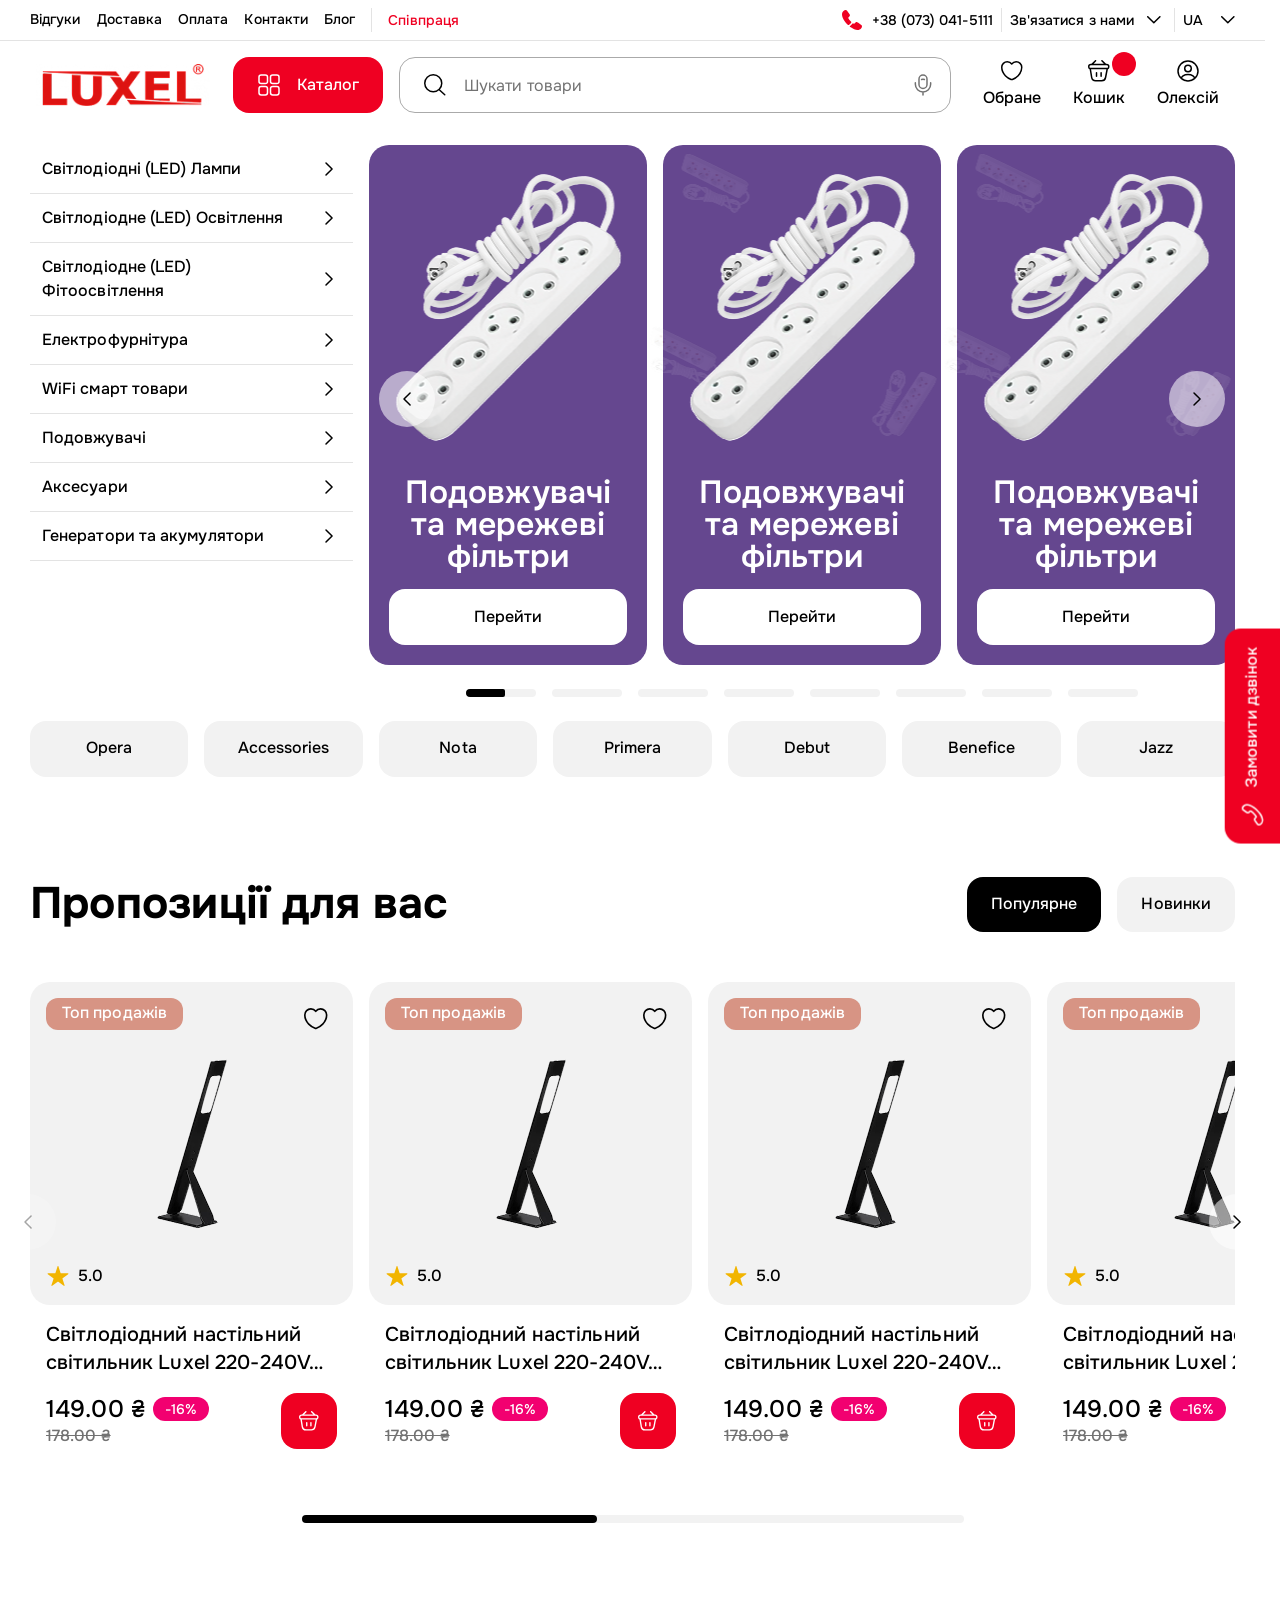
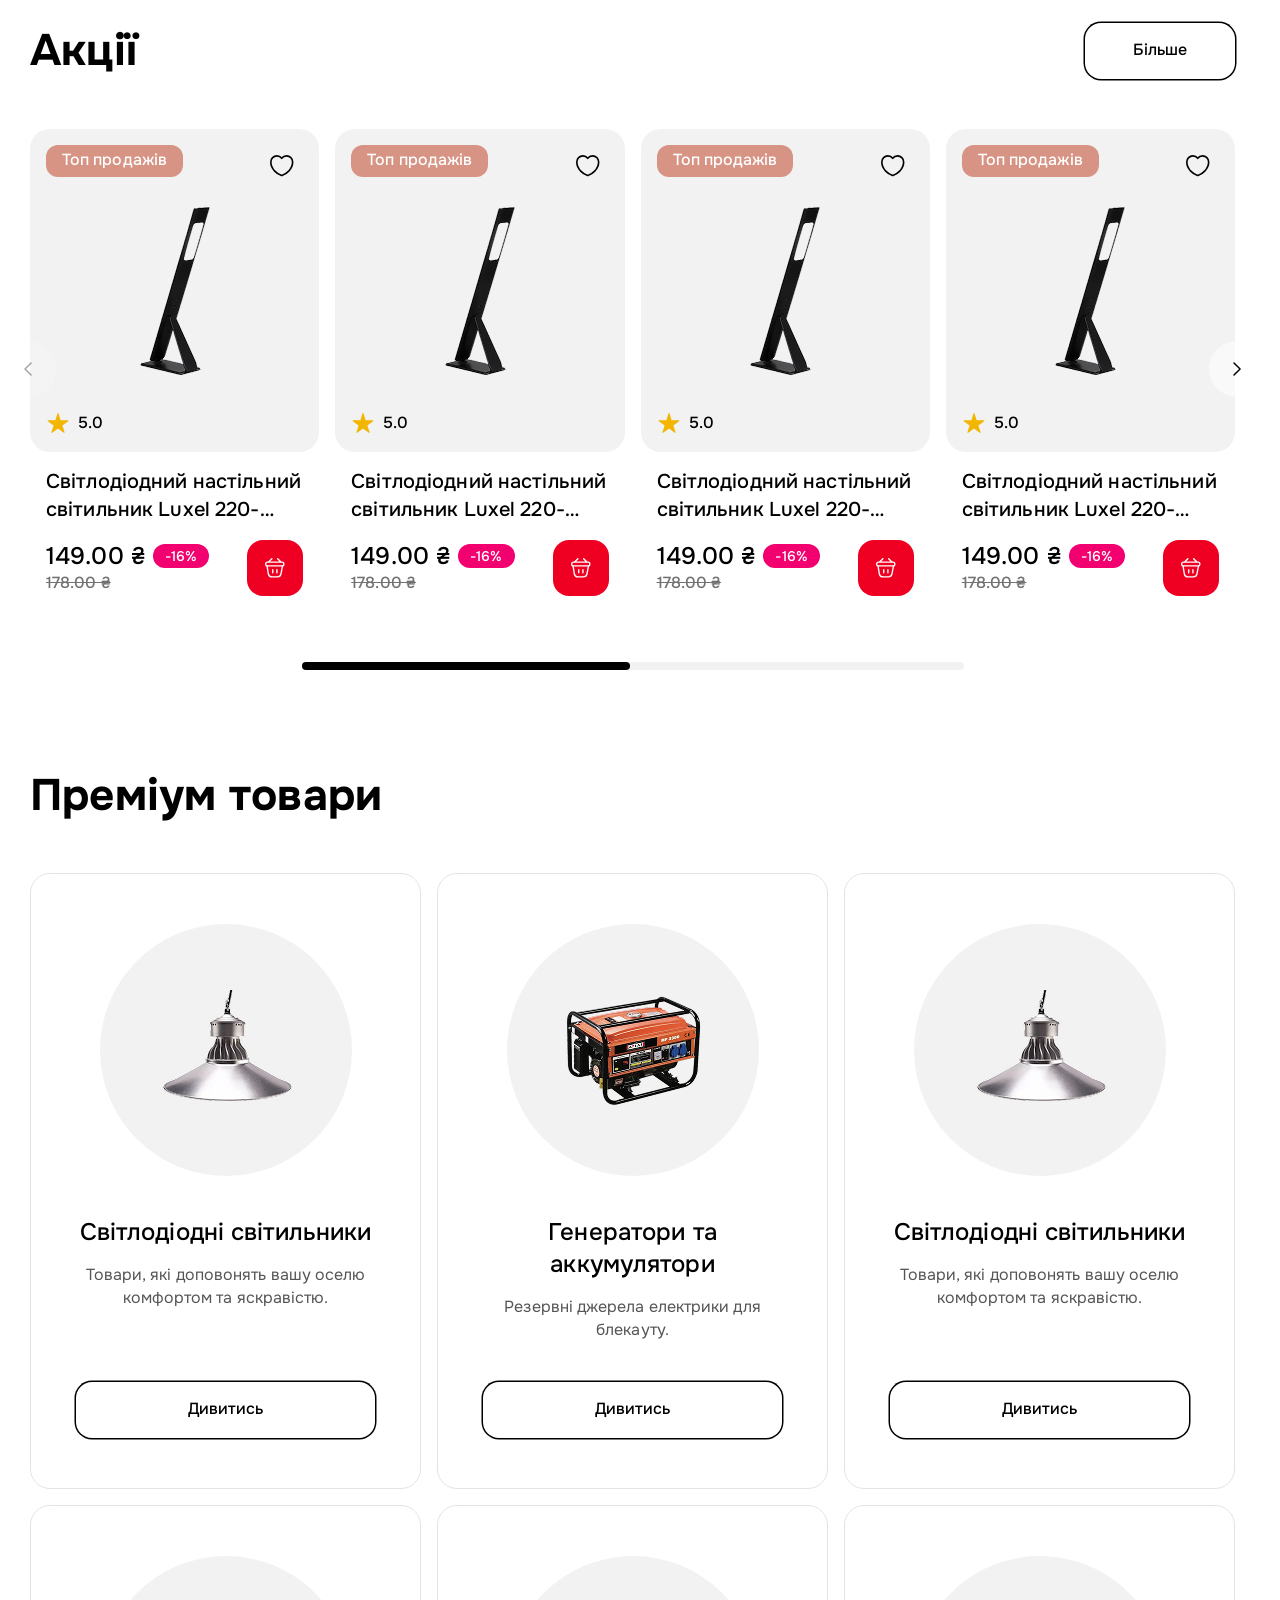
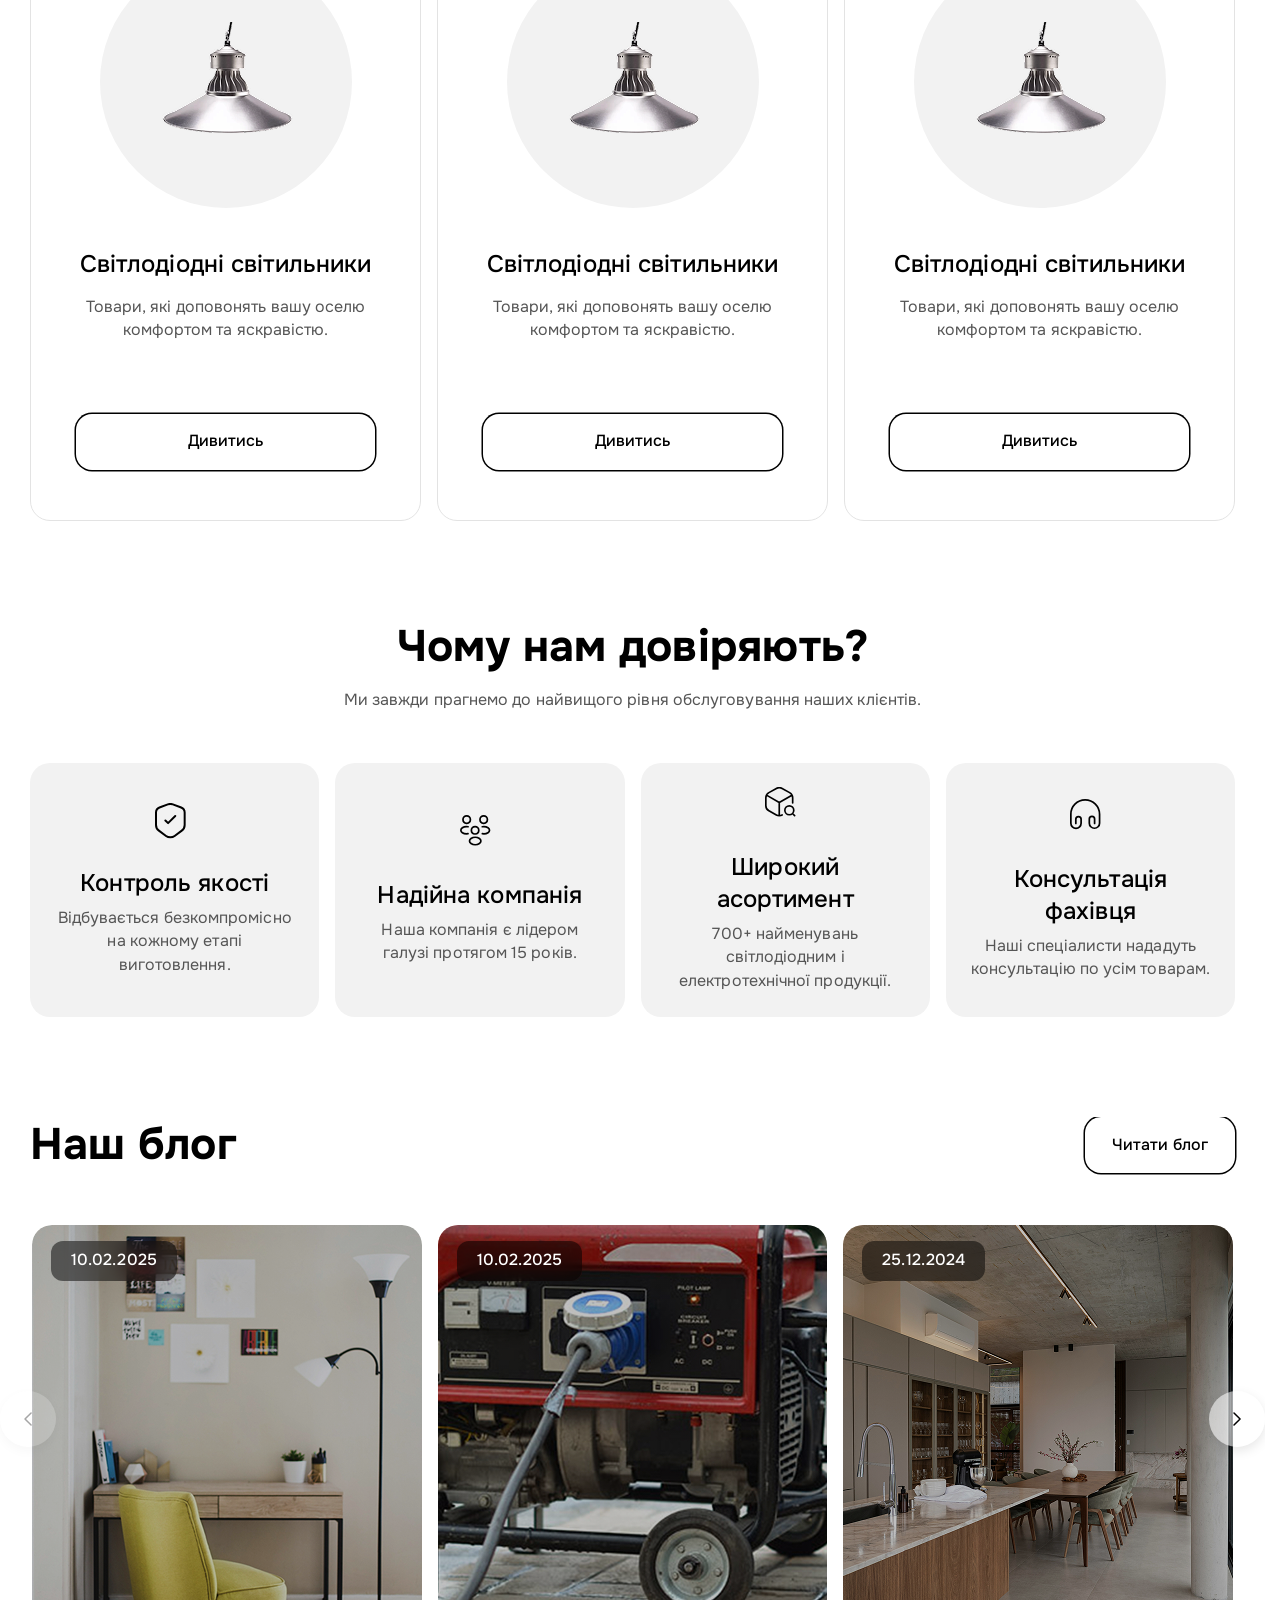
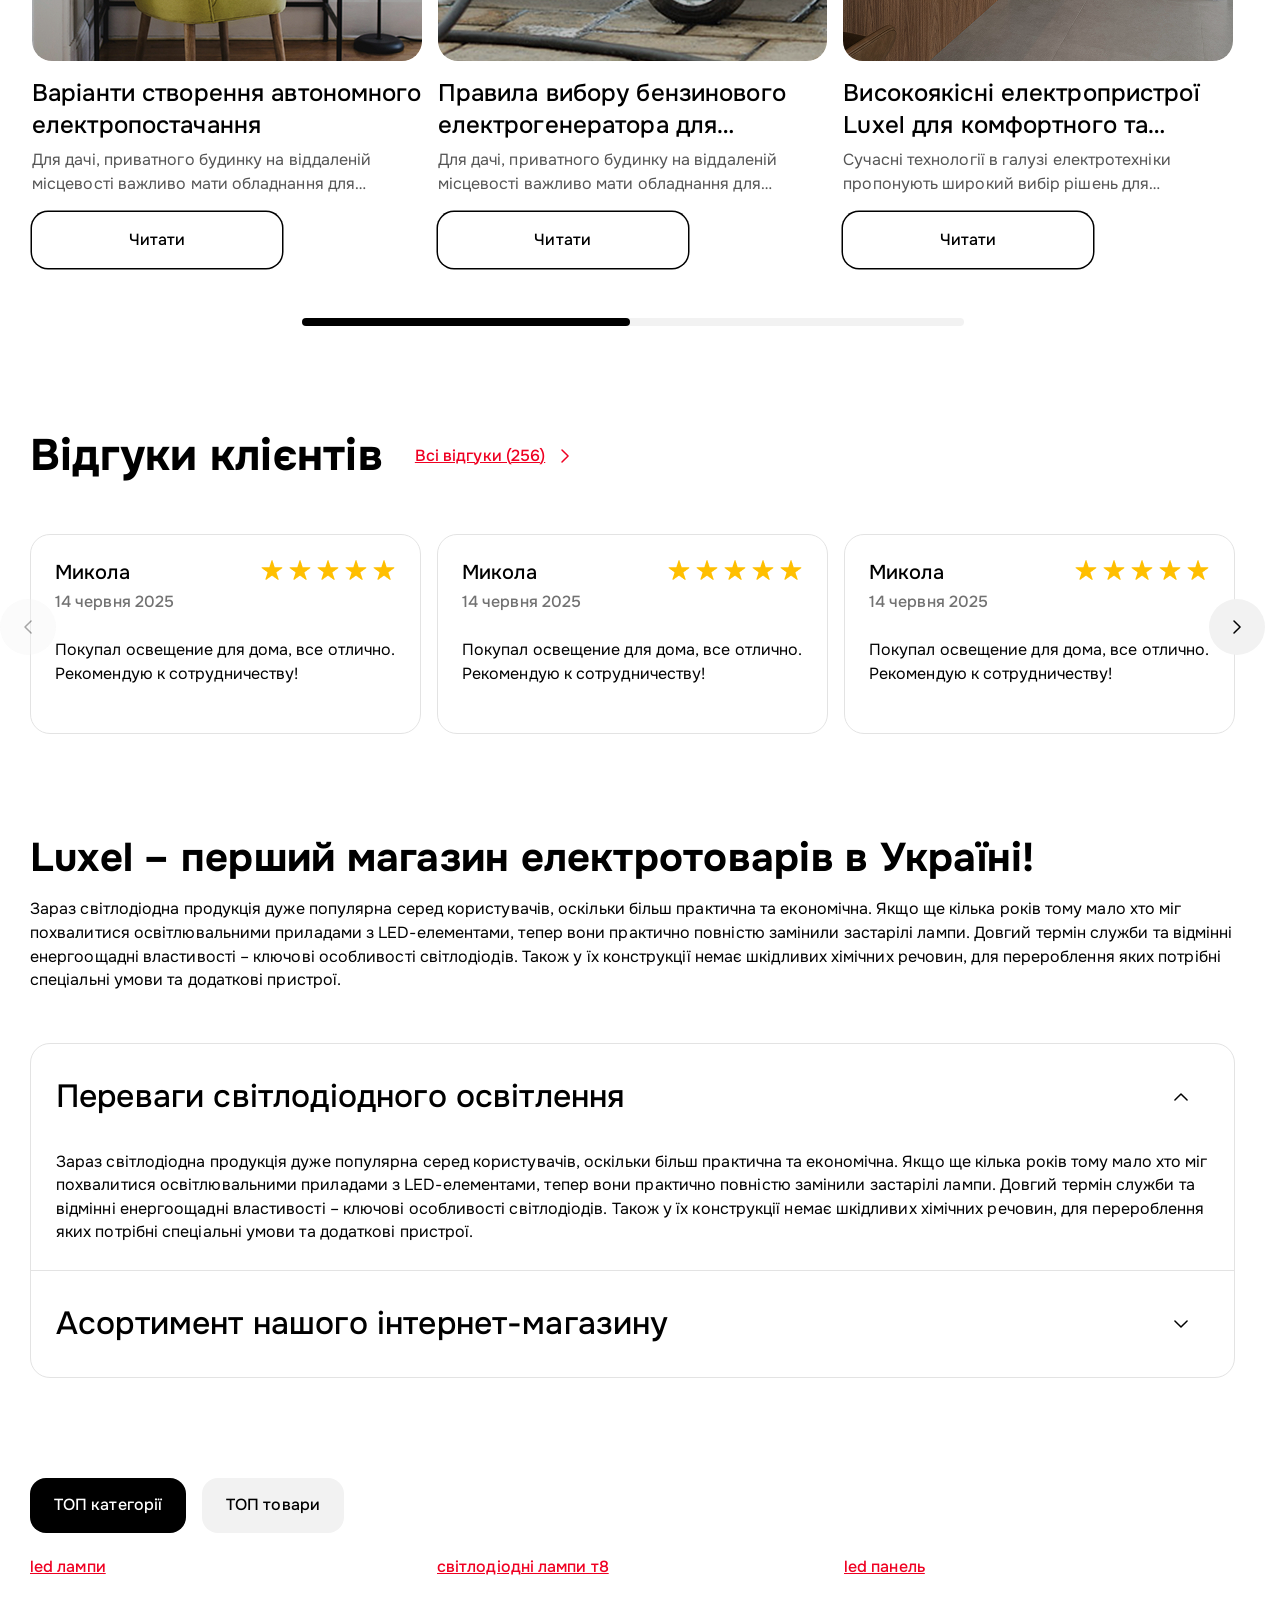
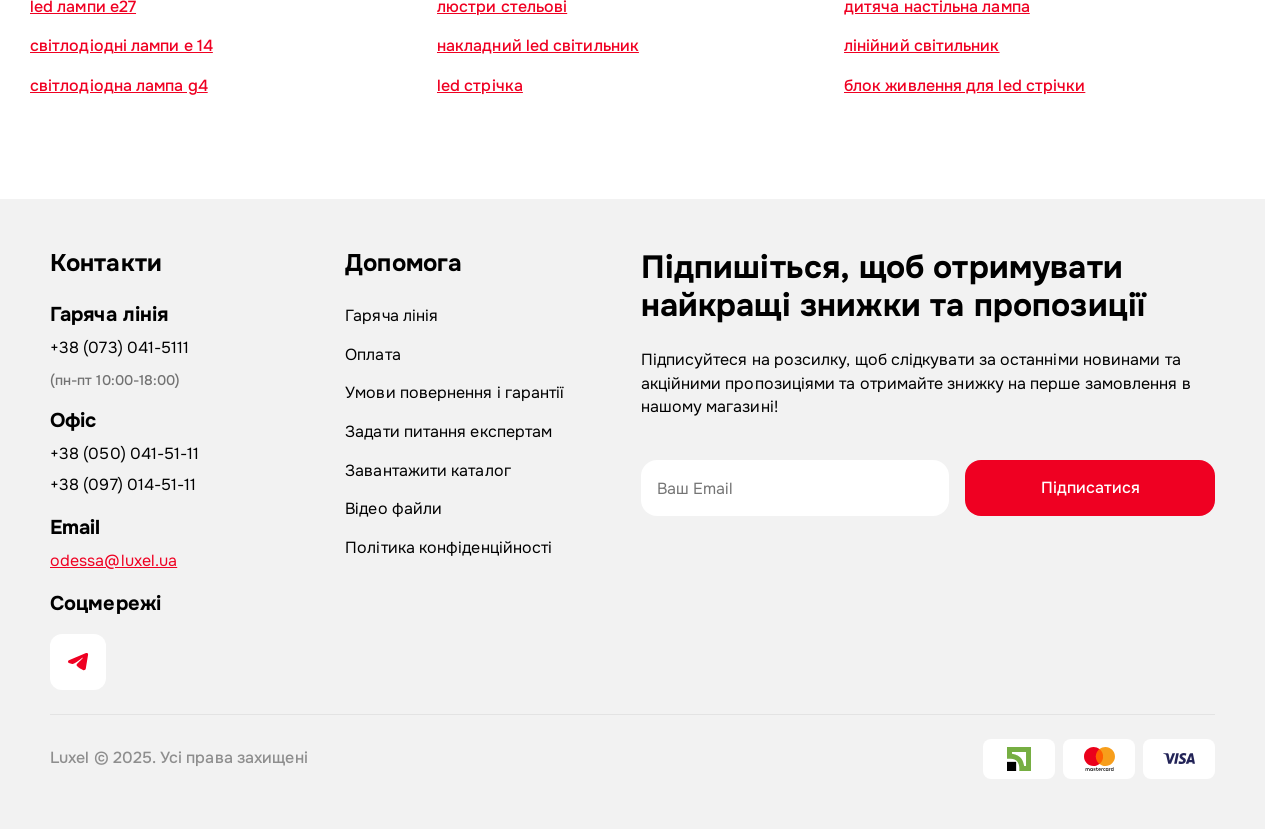
==== commit b212d02f: "fix" ====
--- a/index.html
+++ b/index.html
@@ -2738,6 +2738,14 @@
     </ul>
   </div>
 
+    <!-- Модалка с благодарностью -->
+    <div class="modal" id="successModal14">
+      <div class="modal__content">
+        <img src="icons/success.svg" width="40" height="40" alt="">
+        <p class="modal__text">Ми надіслали вам новий код підтвердження</p>
+      </div>
+    </div>
+
 </body>
 
 
--- a/styles/main.css
+++ b/styles/main.css
@@ -2816,7 +2816,7 @@
   background: var(--color-gray-primary);
   width: 100%;
   height: 56px;
-  border: none;
+  border: 1.5px solid transparent;
   color: var(--color-gray-label);
   font-family: var(--font-family-base);
   font-size: 16px;
@@ -2930,12 +2930,13 @@
 #successModal9,
 #successModal10 #successModal11,
 #successModal12,
-#successModal13 {
+#successModal13,
+#successModal14 {
   width: 662px;
   height: max-content;
   padding: 20px;
   border-radius: 20px;
-  background: #CAFFCA;
+  background: #caffca;
   top: 50%;
   left: 50%;
   transform: translate(-50%, -50%);
@@ -2952,7 +2953,8 @@
   #successModal9,
   #successModal10 #successModal11,
   #successModal12,
-  #successModal13 {
+  #successModal13,
+  #successModal14 {
     max-width: 351px;
     width: 100%;
     height: max-content;
@@ -2972,7 +2974,8 @@
 #successModal9 .modal__content,
 #successModal10 #successModal11 .modal__content,
 #successModal12 .modal__content,
-#successModal13 .modal__content {
+#successModal13 .modal__content,
+#successModal14 .modal__content {
   padding: 0;
   display: flex;
   justify-content: flex-start;
@@ -2998,7 +3001,8 @@
   #successModal9 .modal__content,
   #successModal10 #successModal11 .modal__content,
   #successModal12 .modal__content,
-  #successModal13 .modal__content {
+  #successModal13 .modal__content,
+  #successModal14 .modal__content {
     position: static;
     transform: none;
   }
@@ -3014,7 +3018,8 @@
 #successModal9 img,
 #successModal10 #successModal11 img,
 #successModal12 img,
-#successModal13 img {
+#successModal13 img,
+#successModal14 img {
   width: 40px;
   height: 40px;
   flex-shrink: 0;
@@ -3031,7 +3036,8 @@
   #successModal9 img,
   #successModal10 #successModal11 img,
   #successModal12 img,
-  #successModal13 img {
+  #successModal13 img,
+  #successModal14 img {
     width: 24px;
     height: 24px;
     flex-shrink: 0;
@@ -3048,7 +3054,8 @@
 #successModal9 p,
 #successModal10 #successModal11 p,
 #successModal12 p,
-#successModal13 p {
+#successModal13 p,
+#successModal14 p {
   color: #005600;
   font-size: 16px;
   font-weight: 400;
@@ -3068,7 +3075,8 @@
   #successModal9 p,
   #successModal10 #successModal11 p,
   #successModal12 p,
-  #successModal13 p {
+  #successModal13 p,
+  #successModal14 p {
     font-size: 12px;
     font-style: normal;
     font-weight: 500;
@@ -3084,7 +3092,7 @@
   height: 56px;
   padding: 20px;
   border-radius: 20px;
-  background: #CAFFCA;
+  background: #caffca;
 }
 @media (width <= 63.99875rem) {
   #successModal10 {
@@ -3164,7 +3172,7 @@
   height: 56px;
   padding: 20px;
   border-radius: 20px;
-  background: #CAFFCA;
+  background: #caffca;
 }
 @media (width <= 63.99875rem) {
   #successModal11 {
@@ -3239,6 +3247,11 @@
 #successModal12,
 #successModal13 {
   top: 30% !important;
+}
+
+#successModal14 {
+  top: 10% !important;
+  z-index: 1011111;
 }
 
 #writeUs h2 {
@@ -3910,7 +3923,7 @@
 }
 #reviewsModal .reviews-summary__content > span {
   display: inline;
-  color: #AAA;
+  color: #aaa;
   gap: 5px;
 }
 #reviewsModal .reviews-summary__content > span strong {
@@ -4296,17 +4309,17 @@
 }
 #addReviews .star-btn:hover {
   background: var(--color-light);
-  border: 1.5px solid #FFBF00;
+  border: 1.5px solid #ffbf00;
 }
 #addReviews .star-btn:hover svg path {
-  fill: #FFBF00;
+  fill: #ffbf00;
 }
 #addReviews .star-btn.active {
   background: var(--color-light);
-  border: 1.5px solid #FFBF00;
+  border: 1.5px solid #ffbf00;
 }
 #addReviews .star-btn.active svg path {
-  fill: #FFBF00;
+  fill: #ffbf00;
 }
 #addReviews .file-size-note-error {
   display: none;
@@ -4381,8 +4394,8 @@
 }
 #addReviews #reviewForm .preview-item .remove-image {
   border-radius: 50px;
-  border: 3px solid #FFF;
-  background: #AAA;
+  border: 3px solid #fff;
+  background: #aaa;
   position: absolute;
   right: -8px;
   top: -8px;
@@ -4580,7 +4593,7 @@
   gap: 16px;
   border: none;
   background: transparent;
-  border-bottom: 1.5px solid #E3E3E3;
+  border-bottom: 1.5px solid #e3e3e3;
 }
 @media (max-width: 768px) {
   .shopping-cart-product-item .product-menu-popup button {
@@ -4889,7 +4902,7 @@
 }
 .shopping-cart-product-info .promo-code {
   width: calc(100% + 48px);
-  border-bottom: 1.5px solid #E3E3E3;
+  border-bottom: 1.5px solid #e3e3e3;
   margin-left: -24px;
   padding: 0 24px 24px 24px;
   margin-bottom: 24px;
@@ -5176,19 +5189,19 @@
 
 /* Градієнт від червоного до зеленого */
 .delivery-progress__fill.progress-low {
-  background: #EF0022 !important;
+  background: #ef0022 !important;
 }
 
 .delivery-progress__fill.progress-medium {
-  background: linear-gradient(90deg, #EF0022, #ffa500) !important;
+  background: linear-gradient(90deg, #ef0022, #ffa500) !important;
 }
 
 .delivery-progress__fill.progress-high {
-  background: linear-gradient(90deg, #ffa500, #3ED000) !important;
+  background: linear-gradient(90deg, #ffa500, #3ed000) !important;
 }
 
 .delivery-progress__fill.progress-complete {
-  background: #3ED000 !important;
+  background: #3ed000 !important;
 }
 
 /* Базові стилі для прогрес-бару */
@@ -5348,7 +5361,7 @@
   display: inline-block;
   width: 100%;
   height: 1px;
-  background-color: #E3E3E3;
+  background-color: #e3e3e3;
   vertical-align: middle;
 }
 @media (max-width: 1024px) {
@@ -5362,6 +5375,8 @@
   min-height: 56px;
   width: 100%;
   gap: 16px;
+  border: none;
+  box-shadow: 0px 0px 0px 1.5px #000;
 }
 @media (max-width: 1024px) {
   #account-menu .modal__content .modal__content-account-google {
@@ -5529,7 +5544,7 @@
   align-items: center;
   justify-content: space-between;
   gap: 4px;
-  color: #AAA;
+  color: #aaa;
   font-size: 16px;
   font-weight: 500;
   line-height: 24px;
@@ -5542,7 +5557,7 @@
   }
 }
 #account-menu .modal__content-account-timer #timerBlock span {
-  color: #AAA;
+  color: #aaa;
   font-size: 16px;
   font-weight: 500;
   line-height: 24px;
@@ -5655,6 +5670,9 @@
   font-weight: 500;
   line-height: 24px;
 }
+#newAccount .modal__content .modal__form-col label .required {
+  color: var(--color-red);
+}
 #newAccount .modal__content .modal__form-col label::after {
   content: none;
 }
@@ -5682,7 +5700,7 @@
   display: inline-block;
   width: 100%;
   height: 1px;
-  background-color: #E3E3E3;
+  background-color: #e3e3e3;
   vertical-align: middle;
 }
 #newAccount .modal__content .modal__content-account-google {
@@ -5848,14 +5866,14 @@
   align-items: center;
   justify-content: space-between;
   gap: 4px;
-  color: #AAA;
+  color: #aaa;
   font-size: 16px;
   font-weight: 500;
   line-height: 24px;
   letter-spacing: 0.08px;
 }
 #newAccount .modal__content-account-timer #timerBlock span {
-  color: #AAA;
+  color: #aaa;
   font-size: 16px;
   font-weight: 500;
   line-height: 24px;
@@ -5896,7 +5914,7 @@
   position: relative;
   width: 48px;
   height: 24px;
-  background: #E3E3E3;
+  background: #e3e3e3;
   border-radius: 50px;
   transition: background 0.3s ease;
   flex-shrink: 0;
@@ -5969,7 +5987,7 @@
   justify-content: center;
   align-items: center;
   border-radius: 16px;
-  background: #F2F2F2;
+  background: #f2f2f2;
 }
 #newAccount .modal__content.modal__content-account-timer {
   max-width: 436px;
@@ -6000,7 +6018,7 @@
   align-items: center;
   justify-content: space-between;
   gap: 4px;
-  color: #AAA;
+  color: #aaa;
   font-size: 16px;
   font-weight: 500;
   line-height: 24px;
@@ -12122,6 +12140,8 @@
   display: flex;
   align-items: center;
   justify-content: space-between;
+  gap: 16px;
+  flex-wrap: wrap;
 }
 .account-page .account-title {
   font-size: 56px;
@@ -12131,16 +12151,35 @@
 }
 .account-page .account-layout {
   display: flex;
+  gap: 16px;
   justify-content: space-between;
+}
+@media (max-width: 992px) {
+  .account-page .account-layout {
+    flex-direction: column;
+  }
 }
 .account-page .account-sidebar {
   width: 323px;
   flex-shrink: 0;
 }
+@media (max-width: 992px) {
+  .account-page .account-sidebar {
+    width: 100%;
+    display: flex;
+    flex-wrap: wrap;
+  }
+}
 .account-page .account-nav__list {
   display: flex;
   flex-direction: column;
   gap: 8px;
+}
+@media (max-width: 992px) {
+  .account-page .account-nav__list {
+    flex-direction: row;
+    flex-wrap: wrap;
+  }
 }
 .account-page .account-nav__item {
   padding: 14px 16px;
@@ -12170,6 +12209,11 @@
   margin-top: 50px;
   border-bottom: var(--border);
   border-radius: 0;
+}
+@media (max-width: 992px) {
+  .account-page #logout-btn {
+    margin-top: 0;
+  }
 }
 .account-page .account-sidebar__delete {
   padding: 14px 16px;
@@ -12196,6 +12240,11 @@
   width: 100%;
   height: auto;
 }
+@media (max-width: 992px) {
+  .account-page .account-content-box {
+    max-width: 100%;
+  }
+}
 .account-page .account-content {
   width: 100%;
   height: 100%;
@@ -12203,7 +12252,7 @@
 .account-page .profile-card--border {
   padding: 24px;
   border-radius: 20px;
-  box-shadow: 0 0 0 1.5px #E3E3E3;
+  box-shadow: 0 0 0 1.5px #e3e3e3;
   width: 100%;
   display: flex;
   flex-direction: column;
@@ -12223,6 +12272,12 @@
   justify-content: space-between;
   gap: 8px;
 }
+@media (max-width: 576px) {
+  .account-page .form-group__wrapper {
+    flex-direction: column;
+    align-items: flex-start;
+  }
+}
 .account-page .profile-card {
   flex-direction: column;
   gap: 24px;
@@ -12263,6 +12318,12 @@
   display: flex;
   flex-direction: column;
   gap: 8px;
+}
+@media (max-width: 576px) {
+  .account-page .profile-card .form-group {
+    min-width: 150px;
+    flex: 1;
+  }
 }
 .account-page .profile-card .form-group .form-label {
   color: var(--color-gray-label);
@@ -12278,6 +12339,12 @@
   line-height: 24px;
   letter-spacing: 0.08px;
   padding: 0;
+  width: calc(100% - 90px);
+}
+@media (max-width: 576px) {
+  .account-page .profile-card .form-group .form-input {
+    width: 100%;
+  }
 }
 .account-page .profile-card .form-group .form-input::placeholder {
   color: #000;
@@ -12296,6 +12363,10 @@
 .account-page .profile-card__footer .btn-action {
   width: 198px;
   min-height: 56px;
+}
+.account-page .profile-card__footer #btn-cancel-edit {
+  border: none;
+  box-shadow: 0 0 0 1.5px #000;
 }
 .account-page .profile-card.edit-mode .profile-card__footer {
   display: flex;
@@ -12772,7 +12843,7 @@
 .select-items div {
   padding: 16px 0;
   cursor: pointer;
-  border-bottom: 1.5px solid #E3E3E3;
+  border-bottom: 1.5px solid #e3e3e3;
 }
 .select-items div:hover {
   color: var(--color-red);
@@ -12997,29 +13068,9 @@
   gap: 16px;
 }
 
-/* Responsive */
-@media (max-width: 768px) {
-  .account-layout {
-    flex-direction: column;
-  }
-  .account-sidebar {
-    width: 100%;
-  }
-  .profile-grid {
-    grid-template-columns: 1fr;
-  }
-  .account-nav {
-    flex-direction: row;
-    overflow-x: auto;
-    padding-bottom: 10px;
-  }
-  .account-nav__item {
-    white-space: nowrap;
-  }
-}
 .date-select-btn.active {
   border-radius: 16px;
-  border: 1.5px solid #AAA;
+  border: 1.5px solid #aaa;
   background: var(--color-light);
 }
 
@@ -13073,7 +13124,7 @@
 /* Address Card */
 .address-card {
   border-radius: 20px;
-  border: 1.5px solid #E3E3E3;
+  border: 1.5px solid #e3e3e3;
   padding: 24px;
   display: flex;
   flex-direction: column;
@@ -13091,10 +13142,20 @@
   gap: 24px;
   align-items: center;
 }
+@media (max-width: 576px) {
+  .address-card__header {
+    flex-wrap: wrap;
+  }
+}
 .address-card__type {
   display: flex;
   align-items: center;
   gap: 12px;
+}
+@media (max-width: 576px) {
+  .address-card__type {
+    width: 100%;
+  }
 }
 .address-card__label {
   font-size: 20px;
@@ -13114,6 +13175,9 @@
   height: 32px;
   aspect-ratio: 1/1;
   flex-shrink: 0;
+  display: flex;
+  align-items: center;
+  justify-content: center;
 }
 .address-card__menu-btn {
   background: transparent;
@@ -13130,6 +13194,11 @@
   flex-direction: column;
   gap: 8px;
   flex-grow: 1;
+}
+@media (max-width: 576px) {
+  .address-card__content {
+    width: calc(100% - 60px);
+  }
 }
 .address-card__menu {
   position: absolute;
@@ -13157,7 +13226,7 @@
   align-self: stretch;
   transition: background 0.2s;
   width: 100%;
-  border-bottom: 1.5px solid #E3E3E3;
+  border-bottom: 1.5px solid #e3e3e3;
 }
 .address-card__menu button img {
   width: 16px;
@@ -13176,7 +13245,7 @@
 /* Add Address Button (Card style) */
 .address-add-btn {
   border-radius: 20px;
-  border: 1.5px dashed #E3E3E3;
+  border: 1.5px dashed #e3e3e3;
   background: transparent;
   display: flex;
   flex-direction: column;
@@ -13256,7 +13325,807 @@
 .address-card-icon-img {
   width: 22.994px;
   height: 26.66px;
-  object-fit: cover;
+  object-fit: contain;
+}
+
+.profile-card__order {
+  display: flex;
+  flex-direction: column;
+  gap: 24px;
+}
+.profile-card__order-item {
+  padding: 24px;
+  border-radius: 20px;
+  border: 1.5px solid var(--color-gray-light);
+  background: #fff;
+  flex-direction: column;
+}
+.profile-card__order-list {
+  display: flex;
+  flex-direction: column;
+  gap: 8px;
+}
+
+.order-item__header {
+  display: flex;
+  justify-content: space-between;
+  cursor: pointer;
+}
+@media (max-width: 576px) {
+  .order-item__header {
+    flex-direction: column;
+    gap: 16px;
+  }
+}
+.order-item__info {
+  display: flex;
+  flex-wrap: wrap;
+  gap: 24px 16px;
+  margin-bottom: 24px;
+  padding-bottom: 24px;
+  border-bottom: 1.5px solid var(--color-gray-light);
+}
+.order-item__info-row {
+  flex: 1 1 calc(50% - 8px);
+  display: flex;
+  flex-direction: column;
+  gap: 8px;
+}
+.order-item__info-label {
+  color: var(--color-gray-label);
+  font-size: 16px;
+  font-weight: 500;
+  line-height: 24px;
+  letter-spacing: 0.08px;
+}
+.order-item__meta {
+  display: flex;
+  flex-direction: column;
+  justify-content: center;
+  align-items: flex-start;
+  gap: 8px;
+  flex: 1 0 0;
+  padding-right: 24px;
+  border-right: 1.5px solid var(--color-gray-light);
+}
+@media (max-width: 576px) {
+  .order-item__meta {
+    padding-right: 0;
+    border: none;
+  }
+}
+.order-item__info-sum {
+  padding-bottom: 24px;
+  border-bottom: 1.5px solid var(--color-gray-light);
+  margin-bottom: 24px;
+  display: flex;
+  align-items: center;
+  gap: 16px;
+}
+.order-item__info-sum-value {
+  flex: 1 1 calc(50% - 8px);
+  text-align: left;
+  font-size: 20px;
+  font-weight: 500;
+  line-height: 28px;
+}
+.order-item__info-delate {
+  display: flex;
+  flex-direction: column;
+  gap: 8px;
+}
+.order-item__info-text {
+  flex: 1 1 calc(50% - 8px);
+  color: var(--color-gray-label);
+  font-size: 20px;
+  font-weight: 500;
+  line-height: 28px;
+  letter-spacing: 0.1px;
+}
+.order-item__info-delate {
+  padding: 16px 0;
+  background: transparent;
+  border: none;
+  color: var(--color-red);
+}
+.order-item__info-feedback {
+  padding: 16px 0;
+  background: transparent;
+  border: none;
+}
+.order-item__number {
+  font-size: 20px;
+  font-weight: 500;
+  line-height: 28px;
+}
+.order-item__date {
+  color: var(--color-gray-label);
+  font-size: 16px;
+  font-weight: 500;
+  line-height: 24px;
+  letter-spacing: 0.08px;
+}
+.order-item__total {
+  padding: 0 24px;
+  border-right: 1.5px solid var(--color-gray-light);
+  display: flex;
+  align-items: center;
+  gap: 8px;
+}
+@media (max-width: 576px) {
+  .order-item__total {
+    padding: 0;
+    border: none;
+  }
+}
+.order-item__label {
+  color: var(--color-gray-label);
+  font-size: 16px;
+  font-weight: 500;
+  line-height: 24px;
+  letter-spacing: 0.08px;
+}
+.order-item__sum {
+  font-size: 16px;
+  font-weight: 500;
+  line-height: 24px;
+}
+.order-item__actions {
+  padding-left: 24px;
+  display: flex;
+  align-items: center;
+}
+@media (max-width: 576px) {
+  .order-item__actions {
+    padding: 0;
+  }
+}
+.order-item__toggle-btn {
+  display: flex;
+  gap: 24px;
+  align-items: center;
+  background: transparent;
+  border: none;
+  padding: 0;
+}
+.order-item__toggle-btn.active img {
+  transform: rotate(180deg);
+}
+.order-item__toggle-btn span {
+  padding: 0 16px;
+}
+@media (max-width: 576px) {
+  .order-item__toggle-btn span {
+    padding: 0;
+  }
+}
+.order-item__toggle-btn span.yellow {
+  color: #e4ab00;
+}
+.order-item__body {
+  max-height: 0;
+  overflow: hidden;
+  padding-top: 0;
+  border-top: 1.5px solid var(--color-gray-light);
+  margin-top: 0;
+  transition: max-height 0.3s ease, padding 0.3s ease, margin 0.3s ease;
+  visibility: hidden;
+}
+.order-item__body.hidden {
+  max-height: 5000px;
+  padding-top: 24px;
+  margin-top: 24px;
+  visibility: visible;
+}
+.order-item__title {
+  display: flex;
+  align-items: center;
+  gap: 8px;
+  font-size: 20px;
+  font-weight: 700;
+  line-height: 120%;
+  letter-spacing: 0.1px;
+  margin-bottom: 24px;
+}
+.order-item__product {
+  display: flex;
+  gap: 16px;
+  align-self: stretch;
+  flex-wrap: wrap;
+  margin-bottom: 24px;
+}
+@media (max-width: 576px) {
+  .order-item__product {
+    flex-direction: column;
+  }
+}
+.order-item__product:nth-last-of-type(1) {
+  padding-bottom: 24px;
+  border-bottom: 1.5px solid var(--color-gray-light);
+}
+.order-item__product-image {
+  display: flex;
+  width: 96px;
+  height: 96px;
+  padding: 9.6px;
+  justify-content: center;
+  align-items: center;
+  aspect-ratio: 1/1;
+  flex-shrink: 0;
+  border-radius: 8px;
+  background: var(--color-gray-primary);
+}
+@media (max-width: 576px) {
+  .order-item__product-image {
+    margin: 0 auto;
+  }
+}
+.order-item__product-info {
+  display: flex;
+  flex-direction: column;
+  justify-content: space-between;
+  flex: 1;
+}
+.order-item__product-quantity {
+  font-size: 16px;
+  font-weight: 400;
+  line-height: 24px;
+  letter-spacing: 0.08px;
+}
+.order-item__product-prices {
+  display: flex;
+  align-items: baseline;
+  gap: 8px;
+}
+.order-item__product-old-price {
+  color: var(--color-gray-label);
+  text-align: right;
+  font-size: 16px;
+  font-weight: 500;
+  line-height: 24px;
+  letter-spacing: 0.08px;
+  text-decoration-line: line-through;
+}
+.order-item__product-price {
+  font-size: 20px;
+  font-weight: 500;
+  line-height: 28px;
+}
+.order-item__product-name {
+  font-size: 20px;
+  font-weight: 500;
+  line-height: 28px;
+}
+.order-item__product-details {
+  display: flex;
+  justify-content: space-between;
+  align-items: center;
+  align-self: stretch;
+}
+
+.profile-card__order-tabs {
+  display: none;
+  gap: 8px;
+  flex-wrap: wrap;
+}
+.profile-card__order-tabs .profile-card__order__tab-button {
+  display: flex;
+  padding: 16px 24px;
+  justify-content: center;
+  align-items: center;
+  gap: 5px;
+  border-radius: 16px;
+  border: none;
+  background: var(--color-gray-primary);
+  font-size: 16px;
+  font-weight: 500;
+  line-height: 24px;
+  letter-spacing: 0.08px;
+  transition-duration: var(--transition-duration);
+}
+.profile-card__order-tabs .profile-card__order__tab-button.active {
+  background: var(--color-dark);
+  color: var(--color-light);
+}
+.profile-card__order-tabs .profile-card__order__tab-button:hover {
+  background: var(--color-dark);
+  color: var(--color-light);
+}
+
+.order-item__info-delivery-value {
+  color: #298a00;
+}
+
+#cancelOrderModal .acc-modal__content {
+  align-items: center;
+  gap: 0;
+  padding: 24px 24px 0 24px;
+  overflow: hidden;
+}
+#cancelOrderModal .acc-modal__content .acc-modal__title {
+  margin-bottom: 16px;
+  width: 100%;
+  text-align: center;
+}
+#cancelOrderModal .acc-modal__content .acc-modal__body {
+  margin-bottom: 24px;
+}
+#cancelOrderModal .acc-modal__content .acc-modal__body p {
+  color: #000;
+  text-align: center;
+  font-size: 16px;
+  font-weight: 400;
+  line-height: 24px;
+  letter-spacing: 0.08px;
+}
+#cancelOrderModal .acc-modal__content .acc-modal__footer {
+  width: calc(100% + 48px);
+  display: flex;
+  border-top: 1px solid var(--color-gray-light);
+}
+#cancelOrderModal .acc-modal__content .acc-modal__footer .btn-action {
+  border-radius: 0;
+  padding: 16px 0;
+  background: transparent;
+  border: none;
+}
+#cancelOrderModal .acc-modal__content .acc-modal__footer .btn-action:nth-of-type(2) {
+  border-left: 1px solid var(--color-gray-light);
+}
+#cancelOrderModal .acc-modal__content .acc-modal__footer .btn-save {
+  color: var(--color-red);
+}
+
+.order-item__toggle-btn span.gray {
+  display: none;
+}
+
+#cancelOrderModalReason {
+  align-items: center;
+  justify-content: center;
+  max-width: 100%;
+  height: 100%;
+  opacity: 1;
+  visibility: visible;
+  background: rgba(0, 0, 0, 0.1);
+  backdrop-filter: blur(12.5px);
+}
+#cancelOrderModalReason .sort-popup__content {
+  max-width: 436px;
+  width: 100%;
+  padding: 24px;
+  background: var(--color-light);
+  border-radius: 20px;
+}
+#cancelOrderModalReason .sort-popup__label {
+  padding: 16px 0;
+}
+#cancelOrderModalReason .sort-popup__header {
+  margin-bottom: 24px;
+}
+#cancelOrderModalReason .cancel-order-btn {
+  width: 100%;
+  min-height: 56px;
+}
+#cancelOrderModalReason .sort-popup__text {
+  font-size: 16px;
+  font-style: normal;
+  font-weight: 500;
+  line-height: 24px;
+  color: var(--color-dark);
+}
+#cancelOrderModalReason .sort-popup__list {
+  margin-bottom: 64px;
+}
+#cancelOrderModalReason textarea {
+  resize: none;
+  min-height: 152px;
+  display: flex;
+  padding: 16px;
+  align-items: center;
+  align-self: stretch;
+  border-radius: 16px;
+  background: var(--color-gray-primary);
+  color: #727272;
+  font-size: 16px;
+  font-weight: 400;
+  line-height: 24px;
+  letter-spacing: 0.08px;
+  width: 100%;
+  margin-bottom: 8px;
+}
+#cancelOrderModalReason textarea::placeholder {
+  color: #727272;
+  font-size: 16px;
+  font-weight: 400;
+  line-height: 24px;
+  letter-spacing: 0.08px;
+}
+#cancelOrderModalReason textarea + span {
+  color: #aaa !important;
+}
+#cancelOrderModalReason .sort-popup__item span {
+  color: #000;
+  text-align: right;
+  font-size: 16px;
+  font-weight: 500;
+  line-height: 24px;
+  letter-spacing: 0.08px;
+}
+
+.profile-card__reviews-tabs {
+  display: none;
+  gap: 8px;
+}
+.profile-card__reviews-tabs .profile-card__reviews__tab-button {
+  display: flex;
+  padding: 16px 24px;
+  justify-content: center;
+  align-items: center;
+  gap: 5px;
+  border-radius: 16px;
+  border: none;
+  background: var(--color-gray-primary);
+  font-size: 16px;
+  font-weight: 500;
+  line-height: 24px;
+  letter-spacing: 0.08px;
+  transition-duration: var(--transition-duration);
+}
+.profile-card__reviews-tabs .profile-card__reviews__tab-button.active {
+  background: var(--color-dark);
+  color: var(--color-light);
+}
+.profile-card__reviews-tabs .profile-card__reviews__tab-button:hover {
+  background: var(--color-dark);
+  color: var(--color-light);
+}
+
+.profile-card__reviews-list {
+  display: flex;
+  flex-direction: column;
+  gap: 8px;
+}
+.profile-card__reviews-item {
+  display: flex;
+  padding: 24px;
+  flex-direction: column;
+  border-radius: 20px;
+  border: var(--border);
+}
+@media (max-width: 576px) {
+  .profile-card__reviews-item {
+    padding: 10px;
+  }
+}
+.profile-card__reviews-item-header {
+  display: flex;
+  gap: 24px;
+  align-self: stretch;
+  padding-bottom: 24px;
+  border-bottom: 1.5px solid var(--color-gray-light);
+  margin-bottom: 24px;
+  flex-wrap: wrap;
+}
+.profile-card__reviews-item-header-content {
+  flex: 1;
+  display: flex;
+  flex-direction: column;
+  min-width: 200px;
+  justify-content: space-between;
+}
+.profile-card__reviews-item-header-content h2 {
+  display: -webkit-box;
+  -webkit-box-orient: vertical;
+  -webkit-line-clamp: 2;
+  align-self: stretch;
+  overflow: hidden;
+  text-overflow: ellipsis;
+  font-size: 20px;
+  font-weight: 500;
+  line-height: 28px;
+}
+.profile-card__reviews-item-header-info {
+  display: flex;
+  justify-content: space-between;
+  align-items: flex-start;
+  align-self: stretch;
+}
+.profile-card__reviews-item-header-info time {
+  color: var(--color-gray-label);
+  font-size: 16px;
+  font-weight: 500;
+  line-height: 24px;
+  letter-spacing: 0.08px;
+}
+.profile-card__reviews-item-header-rating {
+  display: flex;
+  align-items: center;
+  gap: 8px;
+}
+.profile-card__reviews-item-header-rating::before {
+  content: "";
+  background: url(../icons/rating-star.svg);
+  background-repeat: no-repeat;
+  background-size: contain;
+  width: 24px;
+  height: 24px;
+  flex-shrink: 0;
+  display: flex;
+  aspect-ratio: 1/1;
+}
+.profile-card__reviews-item-body-title {
+  font-size: 24px;
+  font-weight: 700;
+  line-height: 120%;
+  letter-spacing: 0.12px;
+  margin-bottom: 16px;
+}
+.profile-card__reviews-item-body-text {
+  display: -webkit-box;
+  -webkit-box-orient: vertical;
+  -webkit-line-clamp: 5;
+  align-self: stretch;
+  overflow: hidden;
+  text-overflow: ellipsis;
+  font-size: 16px;
+  font-weight: 400;
+  line-height: 24px;
+  letter-spacing: 0.08px;
+  margin-bottom: 24px;
+}
+.profile-card__reviews-item-body-button {
+  display: flex;
+  width: 250px;
+  height: 56px;
+  min-width: 56px;
+  padding: 10px 16px;
+  justify-content: center;
+  align-items: center;
+  gap: 16px;
+  border-radius: 16px;
+  border: 1.5px solid #000;
+  background: var(--color-light);
+  text-align: center;
+  font-size: 16px;
+  font-weight: 500;
+  line-height: 24px;
+  letter-spacing: 0.08px;
+  margin: 0 auto;
+  cursor: pointer;
+  transition-duration: var(--transition-duration);
+}
+.profile-card__reviews-item-body-button:hover {
+  background: var(--color-dark);
+  color: var(--color-light);
+}
+.profile-card__reviews-item-body-hidden h3 {
+  width: 100%;
+  border-top: 1.5px solid var(--color-gray-light);
+  padding-top: 24px;
+  margin: 0 0 24px 0;
+  font-size: 24px;
+  font-style: normal;
+  font-weight: 700;
+  line-height: 120%;
+  letter-spacing: 0.12px;
+}
+.profile-card__reviews-item-img {
+  display: flex;
+  width: 96px;
+  height: 96px;
+  padding: 9.6px;
+  flex-shrink: 0;
+  justify-content: center;
+  align-items: center;
+  aspect-ratio: 1/1;
+  border-radius: 8px;
+  background: var(--color-gray-primary);
+}
+.profile-card__reviews-item-hidden-body {
+  display: flex;
+  align-items: flex-start;
+  gap: 16px;
+  flex-wrap: wrap;
+  align-self: stretch;
+  margin-bottom: 24px;
+}
+.profile-card__reviews-item-hidden-image {
+  display: flex;
+  width: 56px;
+  height: 56px;
+  padding: 0 10px 0 11px;
+  justify-content: center;
+  align-items: center;
+  aspect-ratio: 1/1;
+  border-radius: 50px;
+  border: 1px solid #e3e3e3;
+  flex-shrink: 0;
+}
+.profile-card__reviews-item-hidden-content {
+  display: flex;
+  flex-direction: column;
+  align-items: flex-start;
+  gap: 16px;
+  flex: 1 0 0;
+}
+.profile-card__reviews-item-hidden-content-title {
+  display: flex;
+  align-items: center;
+  justify-content: space-between;
+  width: 100%;
+}
+.profile-card__reviews-item-hidden-content-title h3 {
+  margin: 0;
+  padding: 0;
+  border: none;
+  font-size: 20px;
+  font-style: normal;
+  font-weight: 700;
+  line-height: 120%;
+  letter-spacing: 0.1px;
+}
+.profile-card__reviews-item-hidden-content-title time {
+  color: #727272;
+  font-size: 16px;
+  font-weight: 500;
+  line-height: 24px;
+  letter-spacing: 0.08px;
+  white-space: nowrap;
+}
+.profile-card__reviews-item .profile-card__reviews-item-hidden-content > p {
+  display: -webkit-box;
+  -webkit-box-orient: vertical;
+  -webkit-line-clamp: 5;
+  align-self: stretch;
+  overflow: hidden;
+  text-overflow: ellipsis;
+  font-size: 16px;
+  font-style: normal;
+  font-weight: 400;
+  line-height: 24px;
+  letter-spacing: 0.08px;
+}
+.profile-card__reviews-item-body {
+  display: flex;
+  flex-direction: column;
+}
+.profile-card__reviews .profile-card__reviews-item-body-open {
+  width: max-content;
+  margin: 0 auto;
+  background: transparent;
+  border: none;
+  padding: 0;
+}
+.profile-card__reviews .profile-card__reviews-item-body-open span {
+  display: flex;
+  justify-content: center;
+  align-items: center;
+  gap: 16px;
+  align-self: stretch;
+  color: var(--color-red);
+  font-size: 16px;
+  font-weight: 500;
+  line-height: 24px;
+  letter-spacing: 0.08px;
+}
+
+#productsReview {
+  display: flex;
+  height: 100%;
+  transform: translateX(100%);
+  transition-duration: var(--transition-duration);
+  padding: 0;
+}
+#productsReview.active {
+  transform: translateX(0);
+}
+#productsReview .modal__content {
+  margin: 0;
+  max-height: 100dvh;
+  height: 100%;
+  max-width: 599px;
+  border-radius: 0;
+  width: 100%;
+}
+#productsReview .modal__content .modal__content-header {
+  margin-bottom: 48px;
+}
+#productsReview .modal__content .profile-card__reviews-item-modal h3 {
+  margin: 0 0 16px 0;
+  font-size: 20px;
+  font-weight: 700;
+  line-height: 120%;
+  letter-spacing: 0.1px;
+}
+#productsReview .modal__content .profile-card__reviews-item-modal p {
+  margin: 0 0 24px 0;
+  display: -webkit-box;
+  -webkit-box-orient: vertical;
+  -webkit-line-clamp: 5;
+  align-self: stretch;
+  overflow: hidden;
+  text-overflow: ellipsis;
+  font-size: 16px;
+  font-weight: 400;
+  line-height: 24px;
+  letter-spacing: 0.08px;
+}
+#productsReview .modal__content .profile-card__reviews-item-modal-img {
+  display: flex;
+  flex-wrap: wrap;
+  gap: 8px;
+}
+#productsReview .modal__content .profile-card__reviews-item-modal-img img {
+  width: 96px;
+  height: 96px;
+  aspect-ratio: 1/1;
+  border-radius: 8px;
+}
+
+.reviewsQuestion {
+  display: none;
+}
+
+#modal-delete-success .btn-action:hover {
+  color: var(--color-light);
+}
+#modal-delete-success .btn-action:active {
+  color: var(--color-light);
+}
+
+.profile-card__reviews-item-waiting {
+  padding: 16px 0;
+  min-height: 56px;
+  width: 100%;
+  border-radius: 16px;
+  background: #f2f2f2;
+  color: #727272;
+  text-align: center;
+  font-size: 16px;
+  font-weight: 500;
+  line-height: 24px;
+  letter-spacing: 0.08px;
+  border: none;
+}
+
+#modal-unsaved .acc-modal__content {
+  align-items: center;
+  gap: 0;
+  padding: 24px 24px 0 24px;
+  overflow: hidden;
+}
+#modal-unsaved .acc-modal__content .acc-modal__title {
+  margin-bottom: 16px;
+}
+#modal-unsaved .acc-modal__content .acc-modal__body {
+  margin-bottom: 24px;
+}
+#modal-unsaved .acc-modal__content .acc-modal__body p {
+  color: #000;
+  text-align: center;
+  font-size: 16px;
+  font-weight: 400;
+  line-height: 24px;
+  letter-spacing: 0.08px;
+}
+#modal-unsaved .acc-modal__content .acc-modal__footer {
+  width: calc(100% + 48px);
+  display: flex;
+  border-top: 1px solid var(--color-gray-light);
+}
+#modal-unsaved .acc-modal__content .acc-modal__footer .btn-action {
+  border-radius: 0;
+  padding: 16px 0;
+  background: transparent;
+  border: none;
+}
+#modal-unsaved .acc-modal__content .acc-modal__footer .btn-action:nth-of-type(2) {
+  border-left: 1px solid var(--color-gray-light);
+  border-right: 1px solid var(--color-gray-light);
+}
+#modal-unsaved .acc-modal__content .acc-modal__footer .btn-text-edit {
+  color: var(--color-red);
 }
 
 /*# sourceMappingURL=main.css.map */
